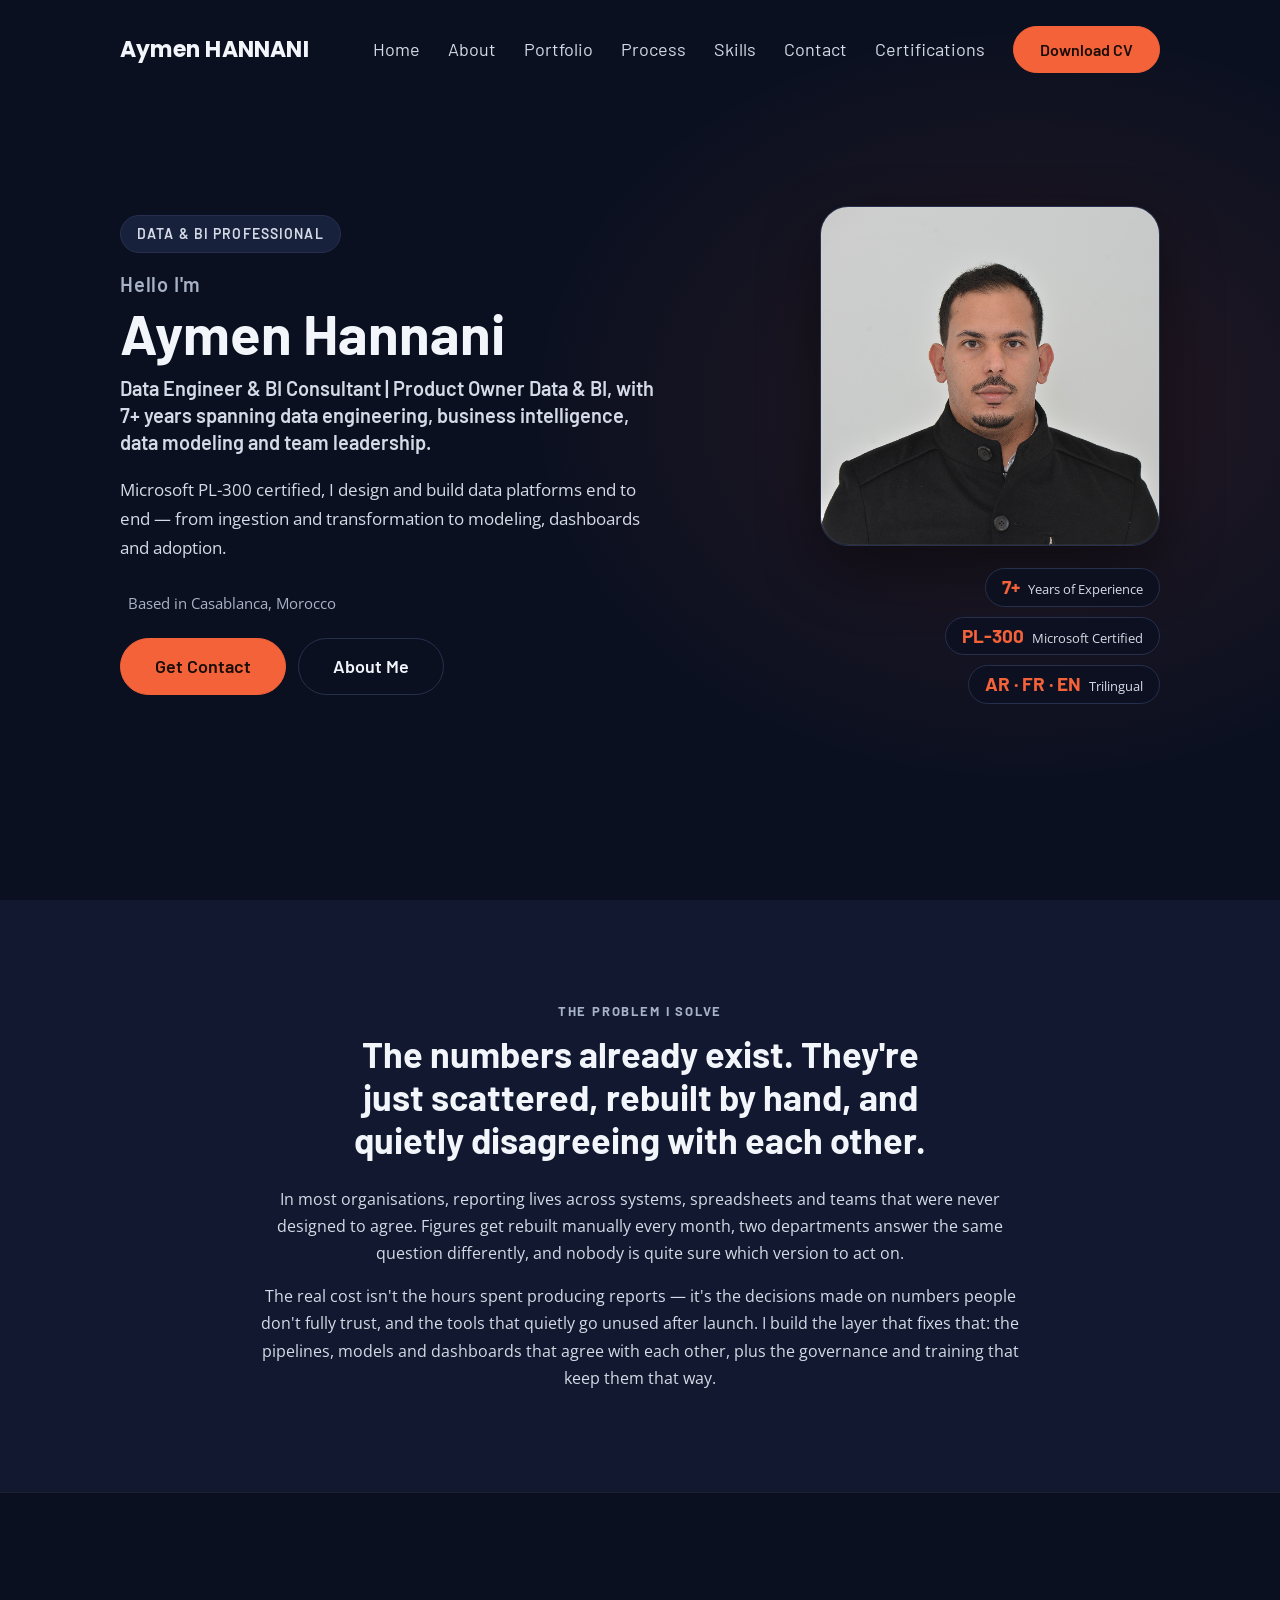
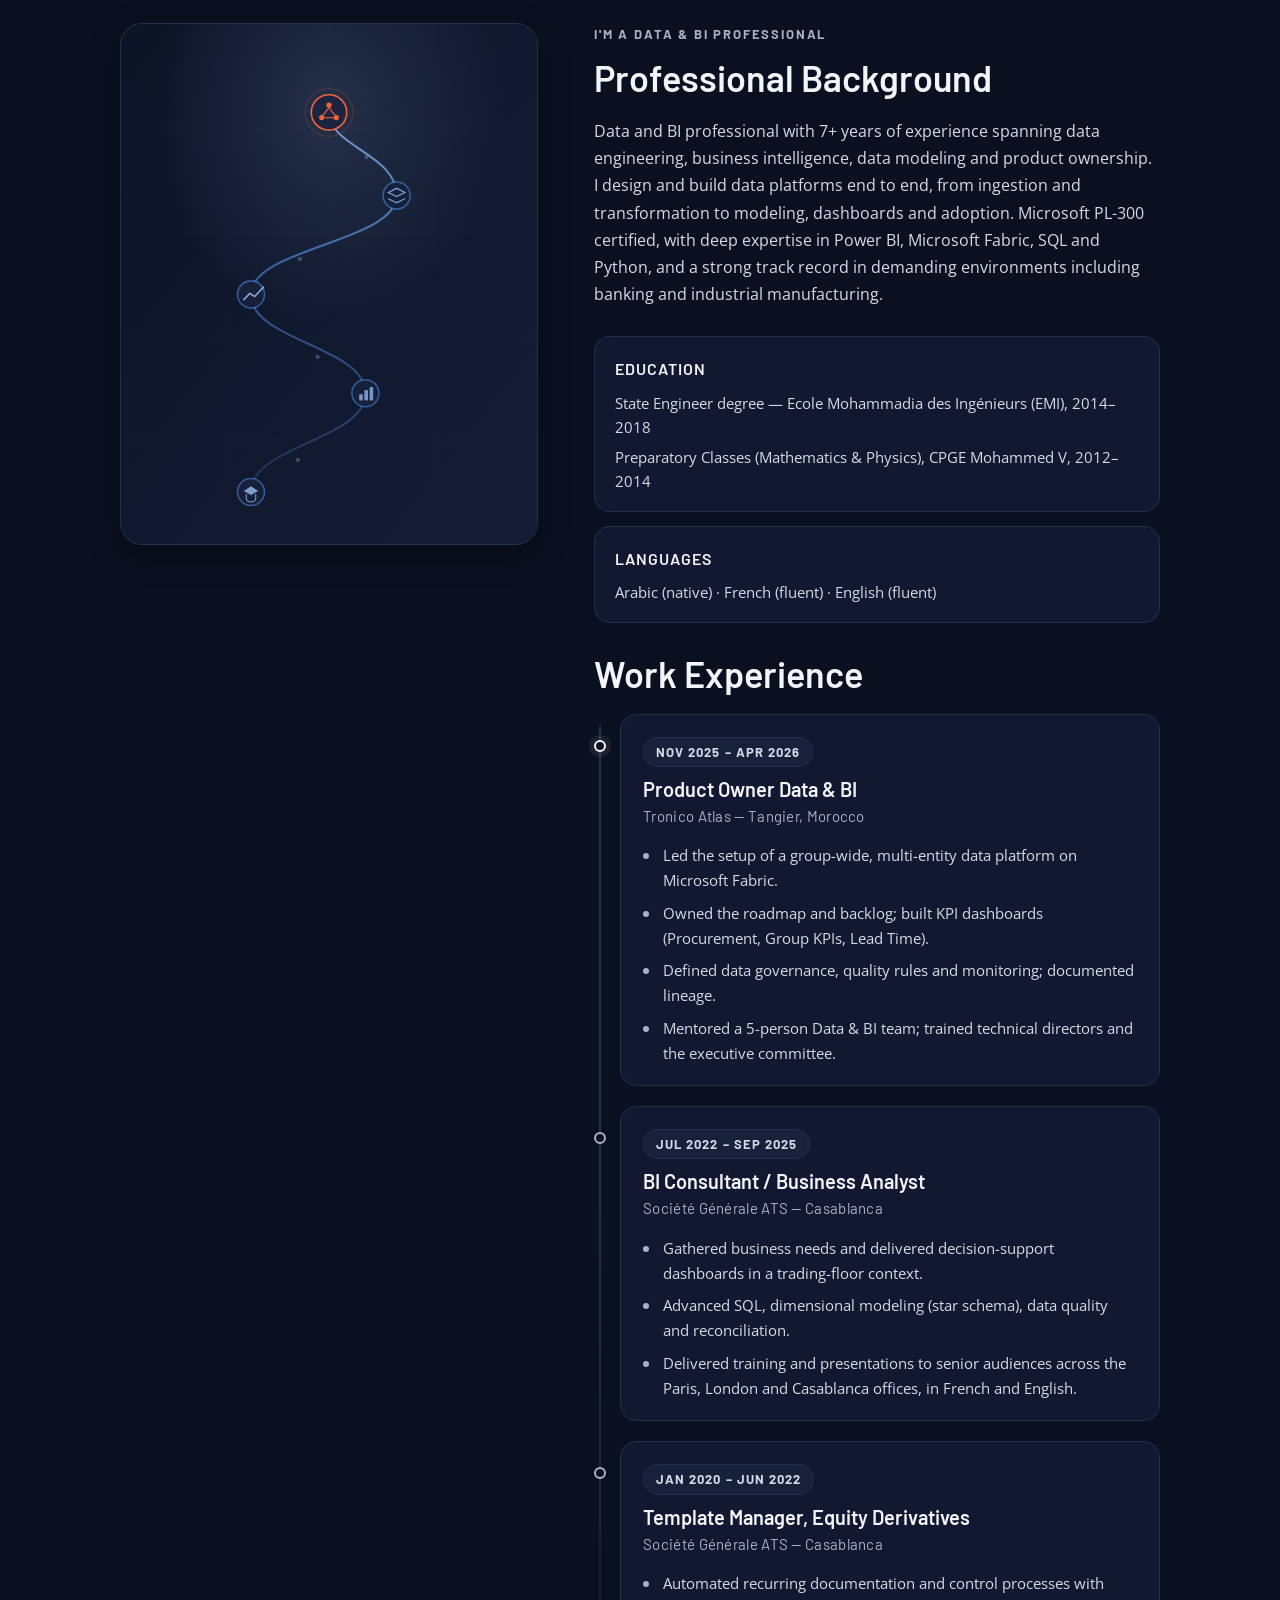
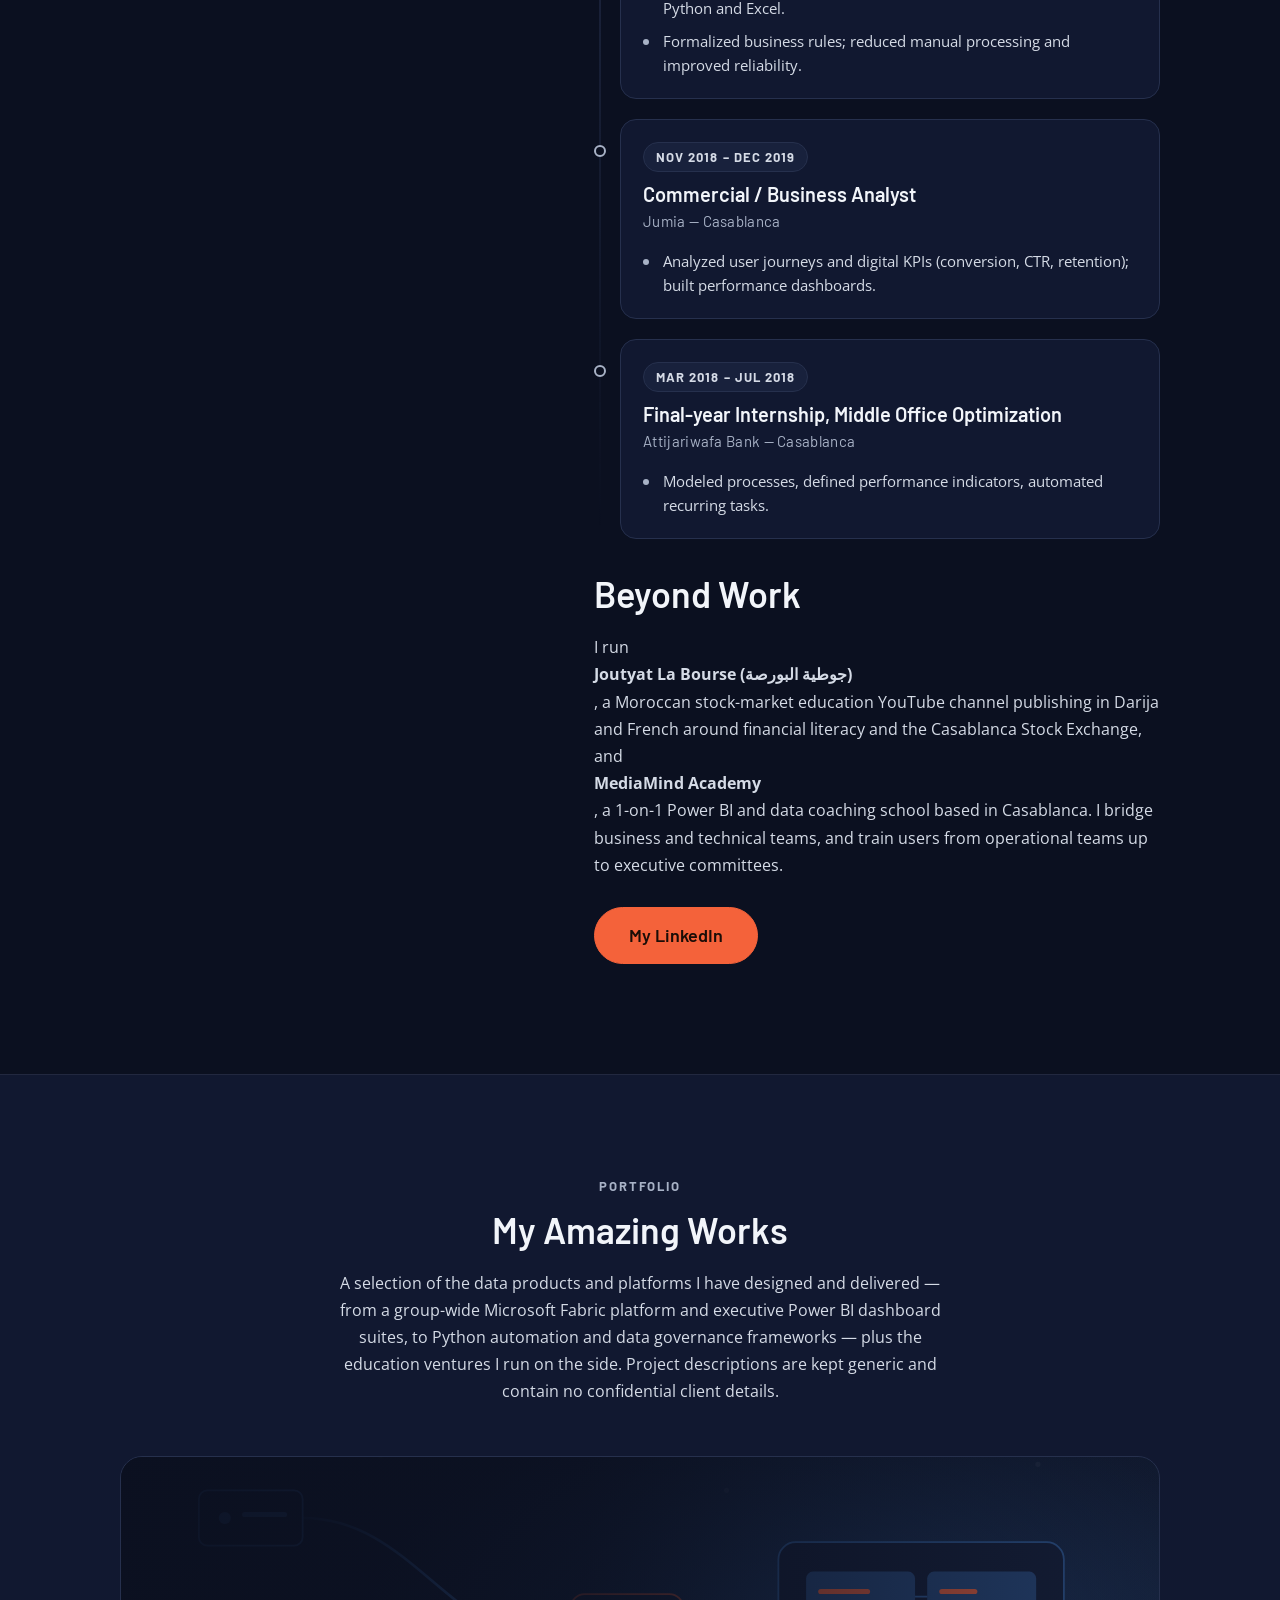
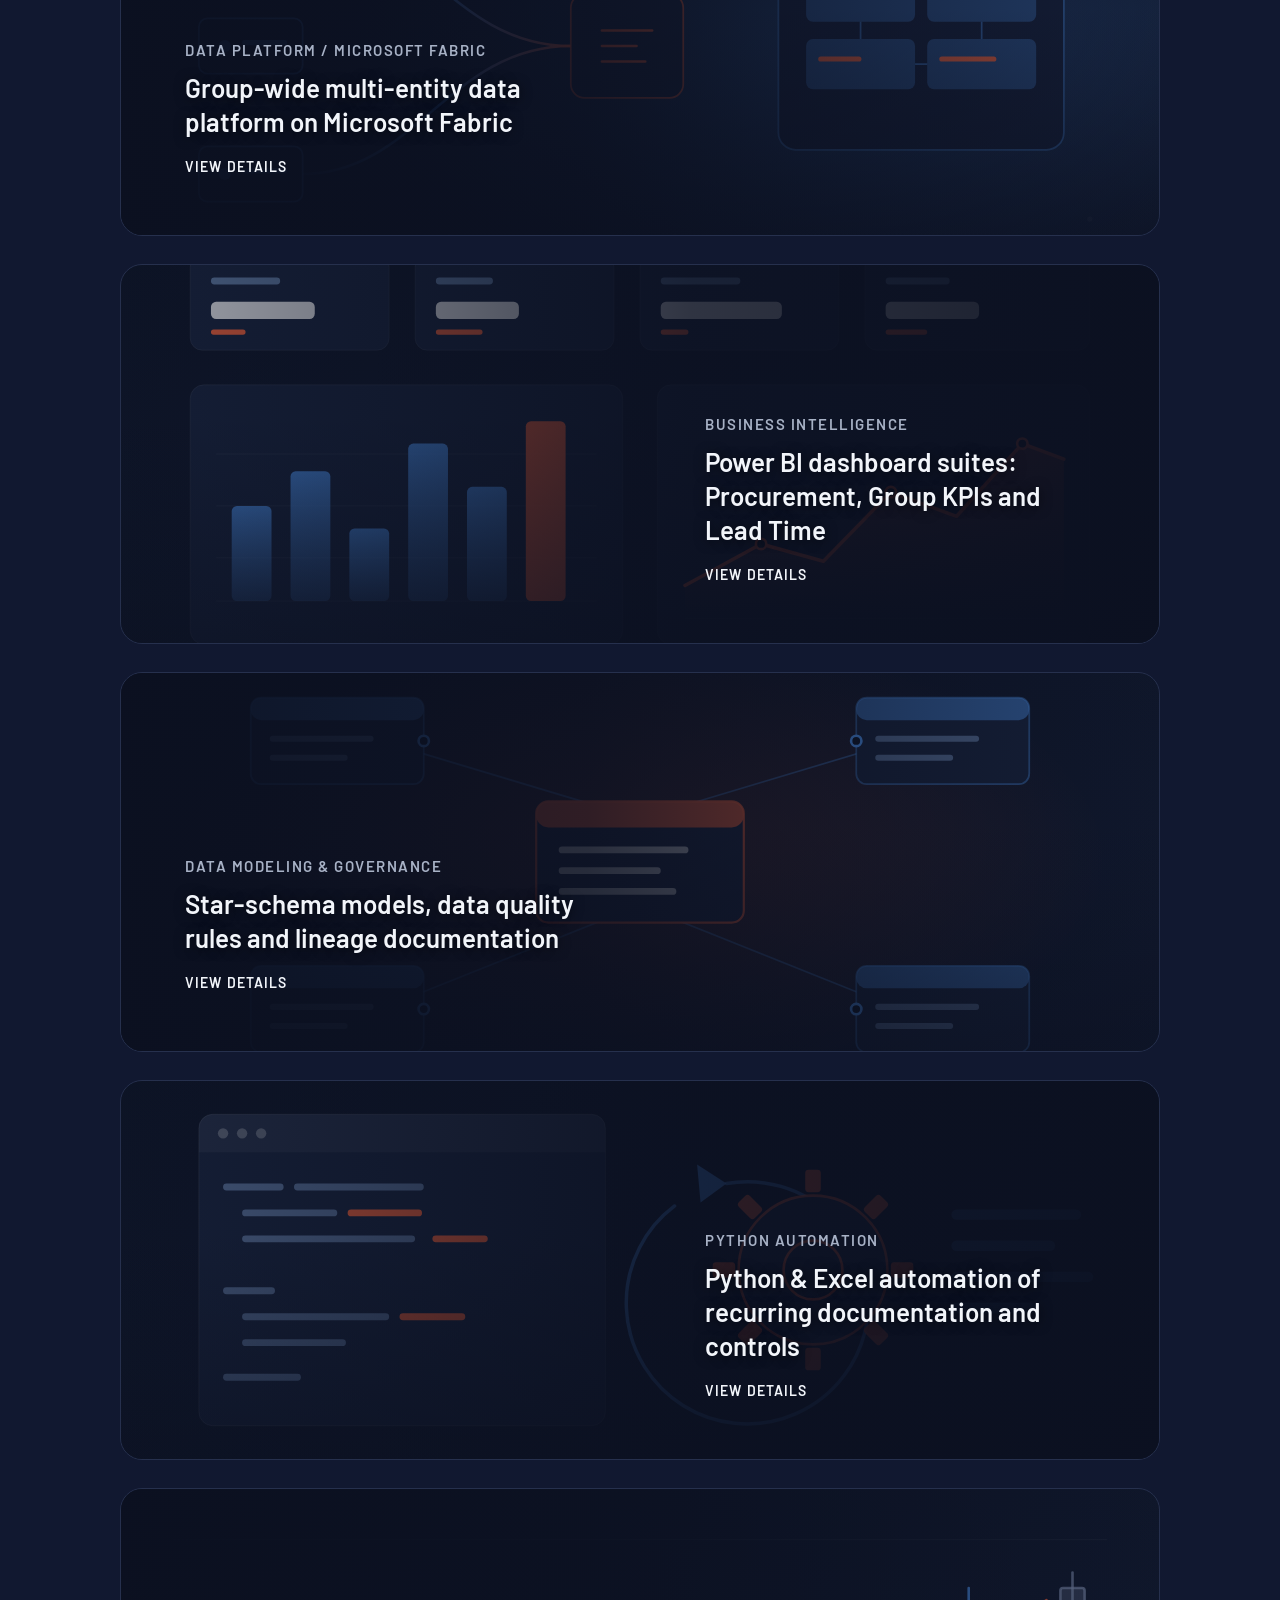
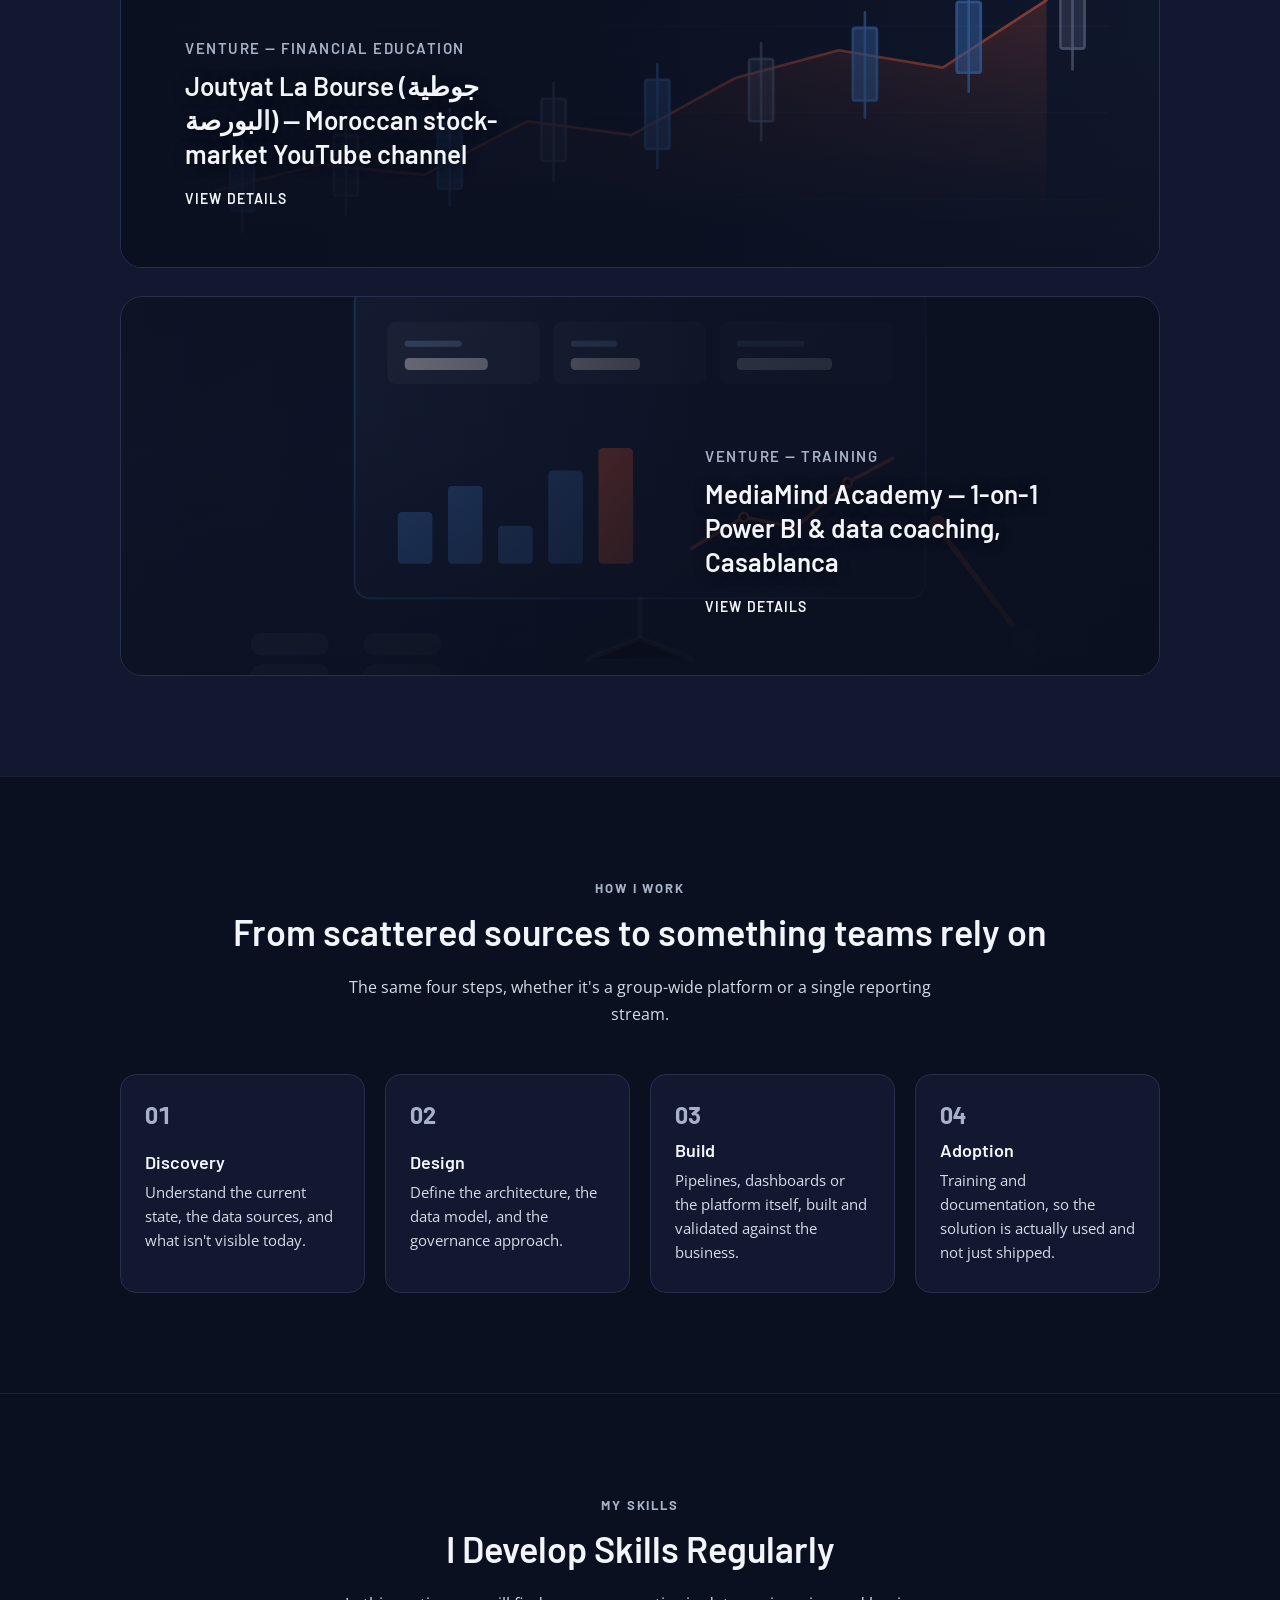
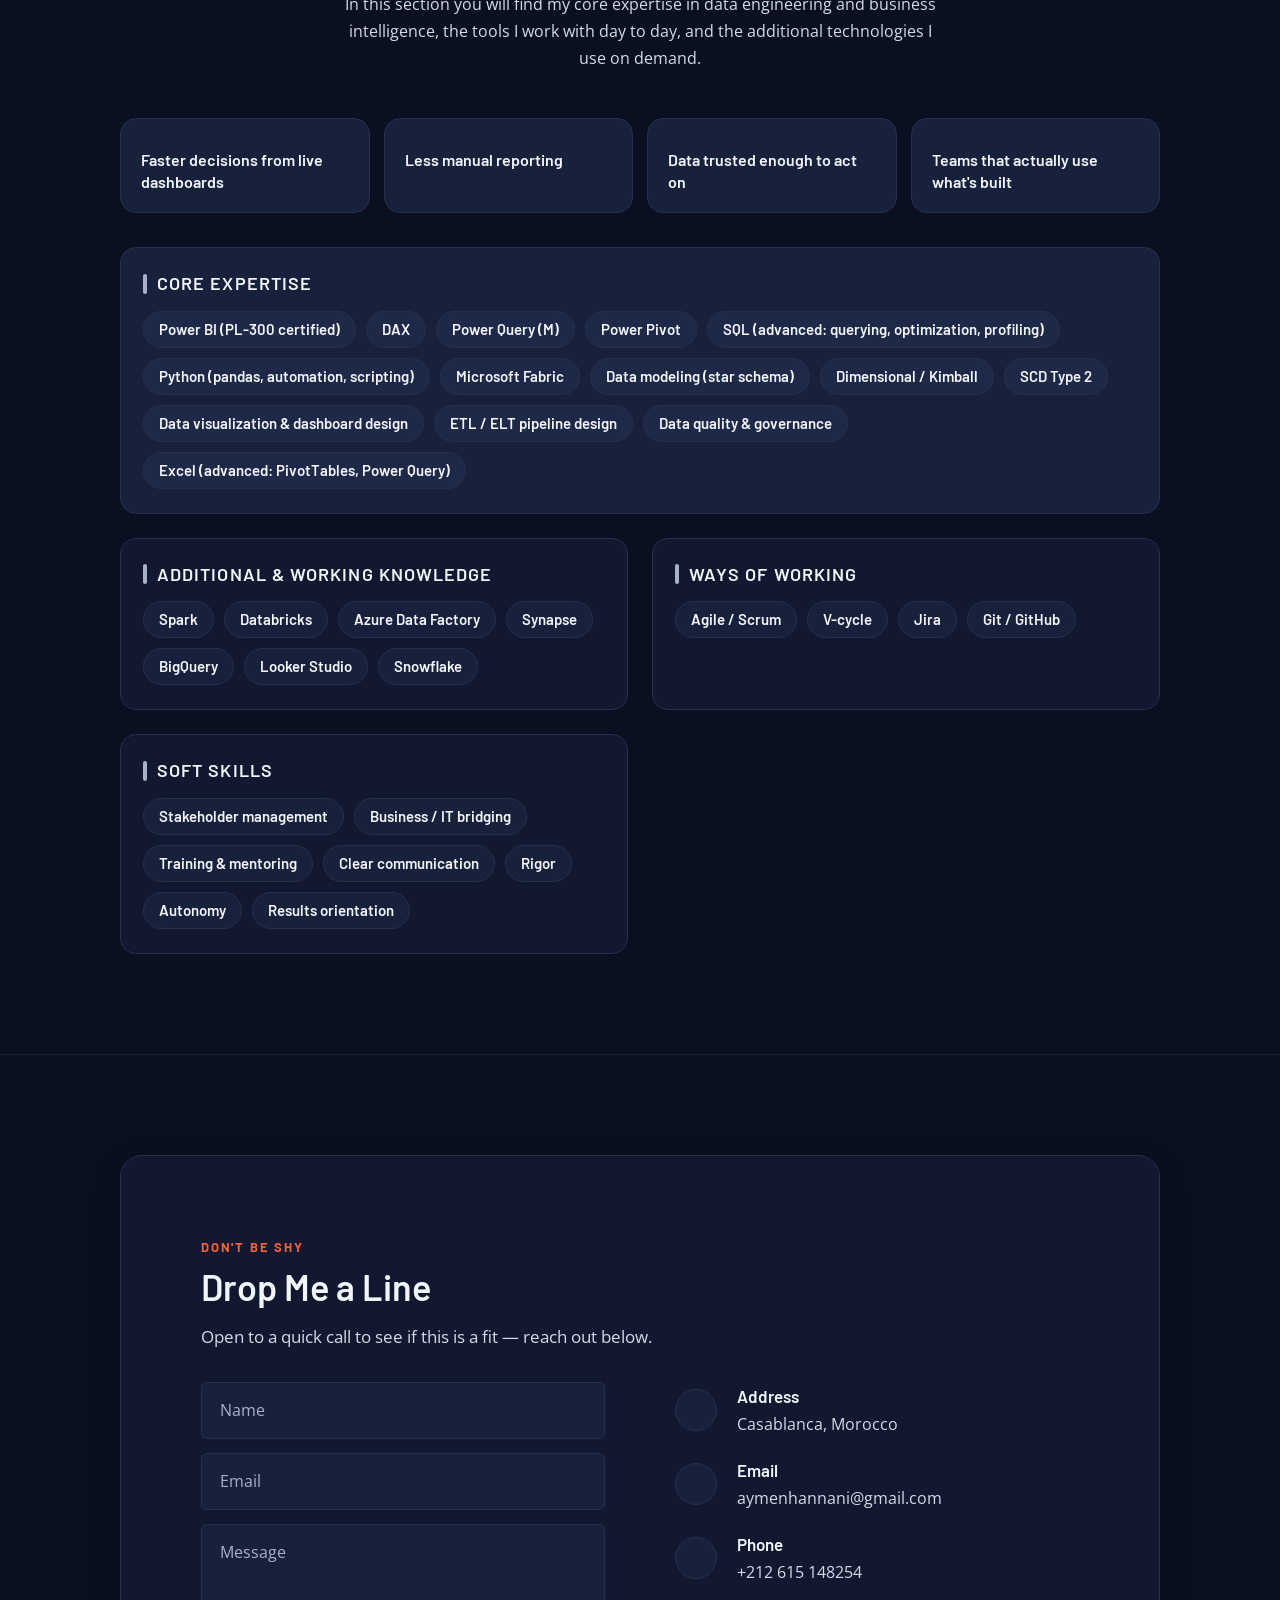
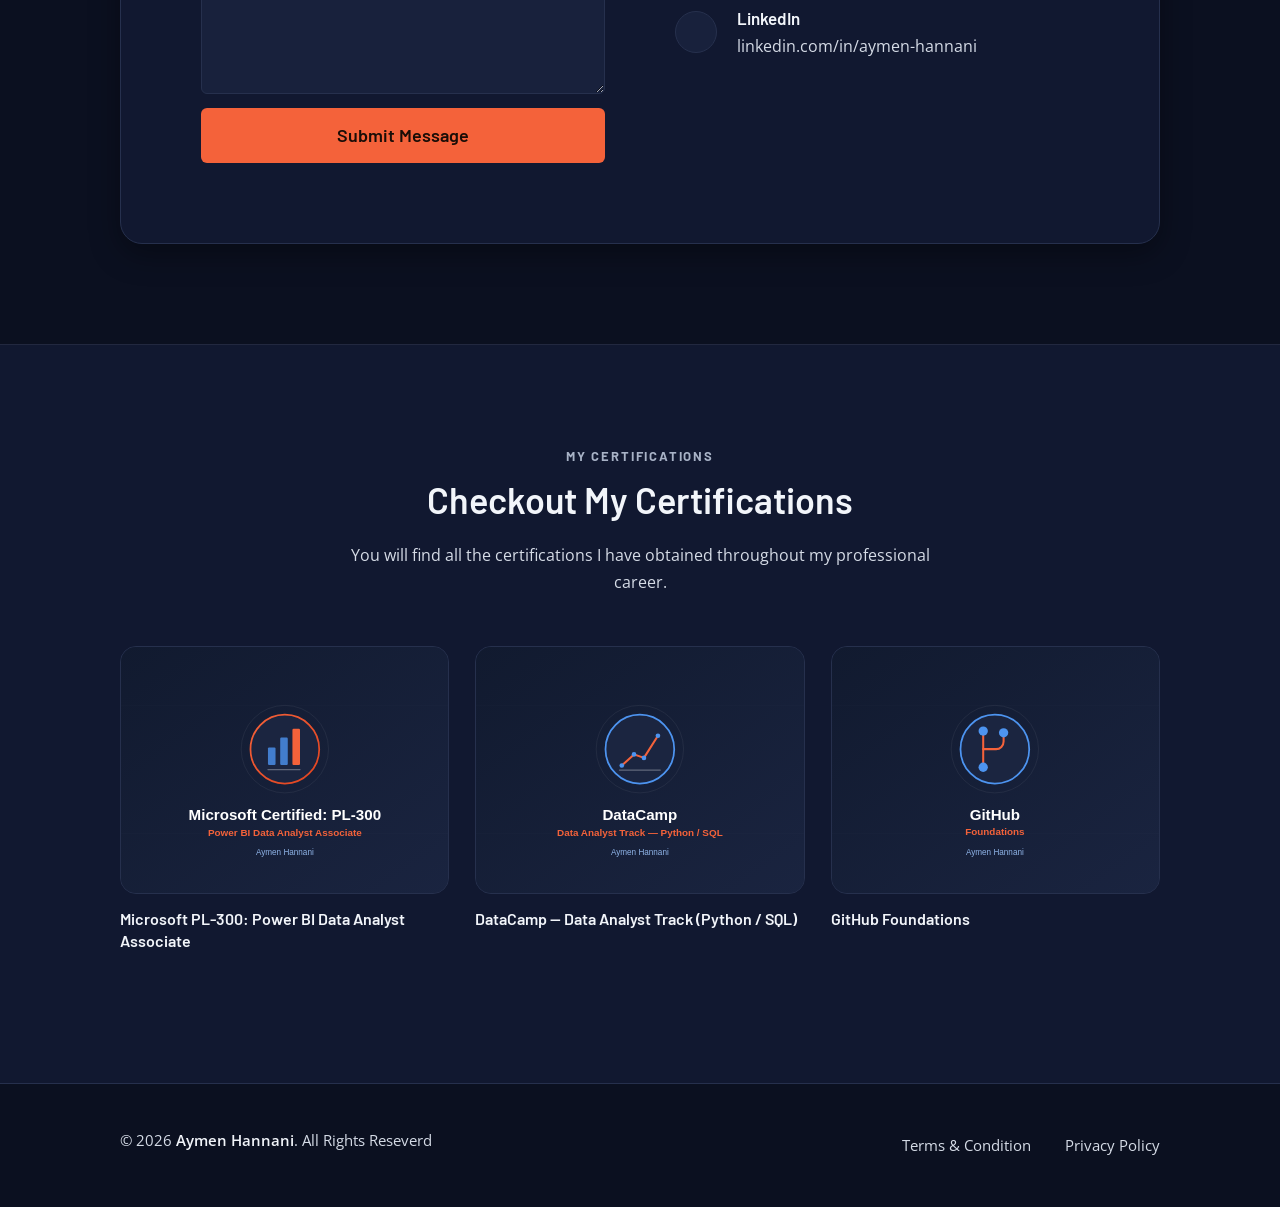
==== index.html @ 8fc858b6 "first commit" ====
<!DOCTYPE html>
<html lang="en">

<head>
  <meta charset="UTF-8">
  <meta http-equiv="X-UA-Compatible" content="IE=edge">
  <meta name="viewport" content="width=device-width, initial-scale=1.0">
  <title>Aymen Hannani — Data Engineer &amp; BI Consultant | Power BI, Microsoft Fabric, SQL, Python — Casablanca</title>

  <!--
    - seo meta
  -->
  <meta name="description"
    content="Aymen Hannani — Data Engineer &amp; BI Consultant | Product Owner Data &amp; BI based in Casablanca, Morocco. 7+ years across data engineering, business intelligence, data modeling and product ownership. Microsoft PL-300 certified in Power BI, Microsoft Fabric, SQL and Python.">
  <meta name="author" content="Aymen Hannani">
  <meta name="keywords"
    content="Aymen Hannani, Data Engineer, BI Consultant, Product Owner Data, Power BI, PL-300, Microsoft Fabric, SQL, Python, Data Modeling, Casablanca, Morocco">
  <meta name="theme-color" content="#0b1020">

  <!--
    - open graph
  -->
  <meta property="og:type" content="profile">
  <meta property="og:title"
    content="Aymen Hannani — Data Engineer &amp; BI Consultant | Power BI, Microsoft Fabric, SQL, Python — Casablanca">
  <meta property="og:description"
    content="Data &amp; BI professional with 7+ years of experience in data engineering, business intelligence, data modeling and product ownership. Microsoft PL-300 certified.">
  <meta property="og:image" content="./assets/images/55.png">
  <meta property="profile:first_name" content="Aymen">
  <meta property="profile:last_name" content="Hannani">

  <!--
    - twitter card
  -->
  <meta name="twitter:card" content="summary_large_image">
  <meta name="twitter:title"
    content="Aymen Hannani — Data Engineer &amp; BI Consultant | Power BI, Microsoft Fabric, SQL, Python — Casablanca">
  <meta name="twitter:description"
    content="Data &amp; BI professional with 7+ years of experience in data engineering, business intelligence, data modeling and product ownership. Microsoft PL-300 certified.">
  <meta name="twitter:image" content="./assets/images/55.png">

  <!--
    - structured data
  -->
  <script type="application/ld+json">
    {
      "@context": "https://schema.org",
      "@type": "Person",
      "name": "Aymen Hannani",
      "jobTitle": "Data Engineer & BI Consultant | Product Owner Data & BI",
      "email": "mailto:aymenhannani@gmail.com",
      "telephone": "+212615148254",
      "address": {
        "@type": "PostalAddress",
        "addressLocality": "Casablanca",
        "addressCountry": "MA"
      },
      "knowsLanguage": ["ar", "fr", "en"],
      "alumniOf": "Ecole Mohammadia des Ingenieurs (EMI)",
      "knowsAbout": ["Power BI", "Microsoft Fabric", "SQL", "Python", "Data Modeling", "Business Intelligence", "ETL", "Data Governance"],
      "sameAs": ["https://linkedin.com/in/aymen-hannani"]
    }
  </script>

  <!--
    - favicon
  -->
  <link rel="shortcut icon" href="./logo1.png" type="image">

  <!--
    - custom css link
  -->
  <link rel="stylesheet" href="./assets/css/style.css">

  <!--
    - google font link
  -->
  <link rel="preconnect" href="https://fonts.googleapis.com">
  <link rel="preconnect" href="https://fonts.gstatic.com" crossorigin>
  <link
    href="https://fonts.googleapis.com/css2?family=Barlow:wght@600;700&family=Open+Sans:wght@400;500;700&family=Poppins:wght@400;600&display=swap"
    rel="stylesheet">
</head>

<body id="top">

  <!--
    - #HEADER
  -->

  <header class="header" data-header>
    <div class="container">

      <a href="#">
        <h1 class="logo">Aymen HANNANI</h1>
      </a>

      <button class="nav-toggle-btn" aria-label="Toggle Menu" data-nav-toggle-btn>
        <ion-icon name="menu-outline" class="menu-icon"></ion-icon>
        <ion-icon name="close-outline" class="close-icon"></ion-icon>
      </button>

      <nav class="navbar container">
        <ul class="navbar-list">

          <li>
            <a href="#home" class="navbar-link" data-nav-link>Home</a>
          </li>

          <li>
            <a href="#about" class="navbar-link" data-nav-link>About</a>
          </li>

          <li>
            <a href="#portfolio" class="navbar-link" data-nav-link>Portfolio</a>
          </li>

          <li>
            <a href="#process" class="navbar-link" data-nav-link>Process</a>
          </li>

          <li>
            <a href="#skills" class="navbar-link" data-nav-link>Skills</a>
          </li>

          <li>
            <a href="#contact" class="navbar-link" data-nav-link>Contact</a>
          </li>

          <li>
            <a href="#blog" class="navbar-link" data-nav-link>Certifications</a>
          </li>

          <li>
            <a href="./pdf/CV-Aymen-Hannani.pdf" class="btn btn-primary" download>Download CV</a>
          </li>

        </ul>
      </nav>

    </div>
  </header>





  <main>
    <article>

      <!--
        - #HERO
      -->

      <section class="hero" id="home">
        <div class="container">

          <div class="hero-banner">

            <figure class="hero-photo">
              <!-- TODO: swap 55.png for Aymen Hannani's own headshot — a square crop works best here -->
              <img src="./assets/images/55.png" width="800" height="864" alt="Portrait of Aymen Hannani">
            </figure>

            <ul class="hero-stats">

              <li class="stat">
                <p class="stat-value">7+</p>
                <p class="stat-label">Years of Experience</p>
              </li>

              <li class="stat">
                <p class="stat-value">PL-300</p>
                <p class="stat-label">Microsoft Certified</p>
              </li>

              <li class="stat">
                <p class="stat-value">AR&nbsp;&middot;&nbsp;FR&nbsp;&middot;&nbsp;EN</p>
                <p class="stat-label">Trilingual</p>
              </li>

            </ul>

          </div>

          <div class="hero-content">

            <p class="hero-eyebrow">Data &amp; BI Professional</p>

            <h2 class="hero-title">
              <span>Hello I'm</span>
              <strong>Aymen Hannani</strong>Data Engineer &amp; BI Consultant | Product Owner Data &amp; BI, with 7+
              years spanning data engineering, business intelligence, data modeling and team leadership.
            </h2>

            <p class="hero-text">
              Microsoft PL-300 certified, I design and build data platforms end to end — from ingestion and
              transformation to modeling, dashboards and adoption.
            </p>

            <p class="hero-location">
              <ion-icon name="location-outline"></ion-icon>
              Based in Casablanca, Morocco
            </p>

            <div class="btn-group">
              <a href="#contact" class="btn btn-primary blue">Get Contact </a>

              <a href="#about" class="btn">About Me</a>
            </div>

          </div>

        </div>
      </section>





      <!--
        - #PROBLEM
      -->

      <section class="section problem" id="problem">
        <div class="container">

          <p class="section-subtitle">The problem I solve</p>

          <h2 class="h2 problem-statement">
            The numbers already exist. They're just scattered, rebuilt by hand, and quietly disagreeing with each
            other.
          </h2>

          <p class="problem-text">
            In most organisations, reporting lives across systems, spreadsheets and teams that were never designed to
            agree. Figures get rebuilt manually every month, two departments answer the same question differently, and
            nobody is quite sure which version to act on.
          </p>

          <p class="problem-text">
            The real cost isn't the hours spent producing reports — it's the decisions made on numbers people don't
            fully trust, and the tools that quietly go unused after launch. I build the layer that fixes that: the
            pipelines, models and dashboards that agree with each other, plus the governance and training that keep
            them that way.
          </p>

        </div>
      </section>





      <!--
        - #ABOUT
      -->

      <section class="section about" id="about">
        <div class="container">

          <figure class="about-banner">

            <img src="./assets/images/art-journey.svg" width="800" height="1000" loading="lazy"
              alt="A rising path of career milestones: engineering studies, business analysis, business intelligence, data platform ownership"
              class="img-cover">

          </figure>

          <div class="about-content">

            <p class="section-subtitle">I'm a Data &amp; BI Professional</p>

            <h2 class="h2 section-title">Professional Background</h2>

            <p class="section-text">
              Data and BI professional with 7+ years of experience spanning data engineering, business intelligence,
              data modeling and product ownership. I design and build data platforms end to end, from ingestion and
              transformation to modeling, dashboards and adoption. Microsoft PL-300 certified, with deep expertise in
              Power BI, Microsoft Fabric, SQL and Python, and a strong track record in demanding environments including
              banking and industrial manufacturing.
            </p>

            <div class="fact-grid">

              <div class="fact-card">
                <h4>Education</h4>
                <p>State Engineer degree — Ecole Mohammadia des Ingénieurs (EMI), 2014–2018</p>
                <p>Preparatory Classes (Mathematics &amp; Physics), CPGE Mohammed V, 2012–2014</p>
              </div>

              <div class="fact-card">
                <h4>Languages</h4>
                <p>Arabic (native) · French (fluent) · English (fluent)</p>
              </div>

            </div>

            <h2 class="h2 section-title">Work Experience</h2>

            <ol class="timeline">

              <li class="timeline-item">
                <div class="timeline-card">
                  <p class="timeline-date">Nov 2025 – Apr 2026</p>
                  <h3 class="h3 timeline-role">Product Owner Data &amp; BI</h3>
                  <p class="timeline-company">Tronico Atlas — Tangier, Morocco</p>
                  <ul class="timeline-points">
                    <li>Led the setup of a group-wide, multi-entity data platform on Microsoft Fabric.</li>
                    <li>Owned the roadmap and backlog; built KPI dashboards (Procurement, Group KPIs, Lead Time).</li>
                    <li>Defined data governance, quality rules and monitoring; documented lineage.</li>
                    <li>Mentored a 5-person Data &amp; BI team; trained technical directors and the executive committee.
                    </li>
                  </ul>
                </div>
              </li>

              <li class="timeline-item">
                <div class="timeline-card">
                  <p class="timeline-date">Jul 2022 – Sep 2025</p>
                  <h3 class="h3 timeline-role">BI Consultant / Business Analyst</h3>
                  <p class="timeline-company">Société Générale ATS — Casablanca</p>
                  <ul class="timeline-points">
                    <li>Gathered business needs and delivered decision-support dashboards in a trading-floor context.
                    </li>
                    <li>Advanced SQL, dimensional modeling (star schema), data quality and reconciliation.</li>
                    <li>Delivered training and presentations to senior audiences across the Paris, London and Casablanca
                      offices, in French and English.</li>
                  </ul>
                </div>
              </li>

              <li class="timeline-item">
                <div class="timeline-card">
                  <p class="timeline-date">Jan 2020 – Jun 2022</p>
                  <h3 class="h3 timeline-role">Template Manager, Equity Derivatives</h3>
                  <p class="timeline-company">Société Générale ATS — Casablanca</p>
                  <ul class="timeline-points">
                    <li>Automated recurring documentation and control processes with Python and Excel.</li>
                    <li>Formalized business rules; reduced manual processing and improved reliability.</li>
                  </ul>
                </div>
              </li>

              <li class="timeline-item">
                <div class="timeline-card">
                  <p class="timeline-date">Nov 2018 – Dec 2019</p>
                  <h3 class="h3 timeline-role">Commercial / Business Analyst</h3>
                  <p class="timeline-company">Jumia — Casablanca</p>
                  <ul class="timeline-points">
                    <li>Analyzed user journeys and digital KPIs (conversion, CTR, retention); built performance
                      dashboards.</li>
                  </ul>
                </div>
              </li>

              <li class="timeline-item">
                <div class="timeline-card">
                  <p class="timeline-date">Mar 2018 – Jul 2018</p>
                  <h3 class="h3 timeline-role">Final-year Internship, Middle Office Optimization</h3>
                  <p class="timeline-company">Attijariwafa Bank — Casablanca</p>
                  <ul class="timeline-points">
                    <li>Modeled processes, defined performance indicators, automated recurring tasks.</li>
                  </ul>
                </div>
              </li>

            </ol>

            <h2 class="h2 section-title">Beyond Work</h2>
            <p class="section-text">
              I run <strong>Joutyat La Bourse (جوطية البورصة)</strong>, a Moroccan stock-market education YouTube channel
              publishing in Darija and French around financial literacy and the Casablanca Stock Exchange, and
              <strong>MediaMind Academy</strong>, a 1-on-1 Power BI and data coaching school based in Casablanca. I
              bridge business and technical teams, and train users from operational teams up to executive committees.
            </p>

            <a href="https://linkedin.com/in/aymen-hannani" target="_blank" rel="noopener noreferrer"
              class="btn btn-primary blue about-cta">My LinkedIn</a>

          </div>

        </div>
      </section>





      <!--
        - #PORTFOLIO
      -->

      <section class="section portfolio" id="portfolio">
        <div class="container">

          <p class="section-subtitle">Portfolio</p>

          <h2 class="h2 section-title">My Amazing Works</h2>

          <p class="section-text">
            A selection of the data products and platforms I have designed and delivered — from a group-wide Microsoft
            Fabric platform and executive Power BI dashboard suites, to Python automation and data governance
            frameworks — plus the education ventures I run on the side. Project descriptions are kept generic and
            contain no confidential client details.
          </p>

          <!--
            Each card is a <button> that opens the project dialog.
            The longer copy lives in the matching <template id="detail-*"> at the
            end of <body> — that is the only place you need to edit per project.
          -->
          <ul class="portfolio-list">

            <li>
              <button type="button" class="portfolio-card" data-project="fabric-platform"
                data-art="./assets/images/art-fabric-platform.svg"
                style="background-image: url('./assets/images/art-fabric-platform.svg')">
                <span class="card-content">

                  <span class="card-subtitle" data-card-subtitle>Data Platform / Microsoft Fabric</span>

                  <span class="h3 card-title" data-card-title>Group-wide multi-entity data platform on Microsoft
                    Fabric</span>

                  <span class="btn-link">
                    <span>View Details</span>

                    <ion-icon name="arrow-forward"></ion-icon>
                  </span>

                </span>
              </button>
            </li>

            <li>
              <button type="button" class="portfolio-card" data-project="powerbi-suites"
                data-art="./assets/images/art-dashboards.svg"
                style="background-image: url('./assets/images/art-dashboards.svg')">
                <span class="card-content">

                  <span class="card-subtitle" data-card-subtitle>Business Intelligence</span>

                  <span class="h3 card-title" data-card-title>Power BI dashboard suites: Procurement, Group KPIs and
                    Lead Time</span>

                  <span class="btn-link">
                    <span>View Details</span>

                    <ion-icon name="arrow-forward"></ion-icon>
                  </span>

                </span>
              </button>
            </li>

            <li>
              <button type="button" class="portfolio-card" data-project="data-modeling"
                data-art="./assets/images/art-data-model.svg"
                style="background-image: url('./assets/images/art-data-model.svg')">
                <span class="card-content">

                  <span class="card-subtitle" data-card-subtitle>Data Modeling &amp; Governance</span>

                  <span class="h3 card-title" data-card-title>Star-schema models, data quality rules and lineage
                    documentation</span>

                  <span class="btn-link">
                    <span>View Details</span>

                    <ion-icon name="arrow-forward"></ion-icon>
                  </span>

                </span>
              </button>
            </li>

            <li>
              <button type="button" class="portfolio-card" data-project="python-automation"
                data-art="./assets/images/art-automation.svg"
                style="background-image: url('./assets/images/art-automation.svg')">
                <span class="card-content">

                  <span class="card-subtitle" data-card-subtitle>Python Automation</span>

                  <span class="h3 card-title" data-card-title>Python &amp; Excel automation of recurring documentation
                    and controls</span>

                  <span class="btn-link">
                    <span>View Details</span>

                    <ion-icon name="arrow-forward"></ion-icon>
                  </span>

                </span>
              </button>
            </li>

            <li>
              <button type="button" class="portfolio-card" data-project="joutyat-la-bourse"
                data-art="./assets/images/art-stock-market.svg"
                style="background-image: url('./assets/images/art-stock-market.svg')">
                <span class="card-content">

                  <span class="card-subtitle" data-card-subtitle>Venture — Financial Education</span>

                  <span class="h3 card-title" data-card-title>Joutyat La Bourse (جوطية البورصة) — Moroccan stock-market
                    YouTube channel</span>

                  <span class="btn-link">
                    <span>View Details</span>

                    <ion-icon name="arrow-forward"></ion-icon>
                  </span>

                </span>
              </button>
            </li>

            <li>
              <button type="button" class="portfolio-card" data-project="mediamind-academy"
                data-art="./assets/images/art-coaching.svg"
                style="background-image: url('./assets/images/art-coaching.svg')">
                <span class="card-content">

                  <span class="card-subtitle" data-card-subtitle>Venture — Training</span>

                  <span class="h3 card-title" data-card-title>MediaMind Academy — 1-on-1 Power BI &amp; data coaching,
                    Casablanca</span>

                  <span class="btn-link">
                    <span>View Details</span>

                    <ion-icon name="arrow-forward"></ion-icon>
                  </span>

                </span>
              </button>
            </li>

          </ul>

        </div>
      </section>





      <!--
        - #PROCESS
      -->

      <section class="section process" id="process">
        <div class="container">

          <p class="section-subtitle">How I work</p>

          <h2 class="h2 section-title">From scattered sources to something teams rely on</h2>

          <p class="section-text">
            The same four steps, whether it's a group-wide platform or a single reporting stream.
          </p>

          <ol class="process-list">

            <li class="process-step">
              <div>
                <h3 class="h3 process-title">Discovery</h3>
                <p class="process-text">Understand the current state, the data sources, and what isn't visible today.
                </p>
              </div>
            </li>

            <li class="process-step">
              <div>
                <h3 class="h3 process-title">Design</h3>
                <p class="process-text">Define the architecture, the data model, and the governance approach.</p>
              </div>
            </li>

            <li class="process-step">
              <div>
                <h3 class="h3 process-title">Build</h3>
                <p class="process-text">Pipelines, dashboards or the platform itself, built and validated against the
                  business.</p>
              </div>
            </li>

            <li class="process-step">
              <div>
                <h3 class="h3 process-title">Adoption</h3>
                <p class="process-text">Training and documentation, so the solution is actually used and not just
                  shipped.</p>
              </div>
            </li>

          </ol>

        </div>
      </section>





      <!--
        - #SKILLS
      -->

      <section class="section skills" id="skills">
        <div class="container">

          <p class="section-subtitle">My Skills</p>

          <h2 class="h2 section-title">I Develop Skills Regularly</h2>

          <p class="section-text">
            In this section you will find my core expertise in data engineering and business intelligence, the tools I
            work with day to day, and the additional technologies I use on demand.
          </p>

          <!-- outcome chips: what the tooling below is actually for -->
          <ul class="outcomes">

            <li class="outcome">
              <ion-icon name="speedometer-outline"></ion-icon>
              Faster decisions from live dashboards
            </li>

            <li class="outcome">
              <ion-icon name="hourglass-outline"></ion-icon>
              Less manual reporting
            </li>

            <li class="outcome">
              <ion-icon name="shield-checkmark-outline"></ion-icon>
              Data trusted enough to act on
            </li>

            <li class="outcome">
              <ion-icon name="people-outline"></ion-icon>
              Teams that actually use what's built
            </li>

          </ul>

          <div class="skills-groups">

            <div class="skill-group is-primary">
              <h3 class="h3 skill-group-title">Core expertise</h3>
              <ul class="skill-chips">
                <li>Power BI (PL-300 certified)</li>
                <li>DAX</li>
                <li>Power Query (M)</li>
                <li>Power Pivot</li>
                <li>SQL (advanced: querying, optimization, profiling)</li>
                <li>Python (pandas, automation, scripting)</li>
                <li>Microsoft Fabric</li>
                <li>Data modeling (star schema)</li>
                <li>Dimensional / Kimball</li>
                <li>SCD Type 2</li>
                <li>Data visualization &amp; dashboard design</li>
                <li>ETL / ELT pipeline design</li>
                <li>Data quality &amp; governance</li>
                <li>Excel (advanced: PivotTables, Power Query)</li>
              </ul>
            </div>

            <div class="skill-group">
              <h3 class="h3 skill-group-title">Additional &amp; working knowledge</h3>
              <ul class="skill-chips">
                <li>Spark</li>
                <li>Databricks</li>
                <li>Azure Data Factory</li>
                <li>Synapse</li>
                <li>BigQuery</li>
                <li>Looker Studio</li>
                <li>Snowflake</li>
              </ul>
            </div>

            <div class="skill-group">
              <h3 class="h3 skill-group-title">Ways of working</h3>
              <ul class="skill-chips">
                <li>Agile / Scrum</li>
                <li>V-cycle</li>
                <li>Jira</li>
                <li>Git / GitHub</li>
              </ul>
            </div>

            <div class="skill-group">
              <h3 class="h3 skill-group-title">Soft skills</h3>
              <ul class="skill-chips">
                <li>Stakeholder management</li>
                <li>Business / IT bridging</li>
                <li>Training &amp; mentoring</li>
                <li>Clear communication</li>
                <li>Rigor</li>
                <li>Autonomy</li>
                <li>Results orientation</li>
              </ul>
            </div>

          </div>

        </div>
      </section>





      <!--
        - #CONTACT
      -->

      <section class="section contact" id="contact">
        <div class="container">

          <div class="contact-card">

            <p class="card-subtitle">Don't be shy</p>

            <h2 class="h2 section-title">Drop Me a Line</h2>

            <p class="contact-lede">
              Open to a quick call to see if this is a fit — reach out below.
            </p>

            <div class="wrapper">

              <form action="https://formsubmit.co/aymenhannani@gmail.com" class="contact-form"  method="POST">

                <input type="text" name="name" placeholder="Name" required class="contact-input">

                <input type="email" name="email" placeholder="Email" required class="contact-input">

                <textarea name="message" placeholder="Message" required class="contact-input"></textarea>

                <button type="submit" class="btn-submit">Submit Message</button>

              </form>

              <ul class="contact-list">

                <li class="contact-item">

                  <div class="contact-icon">
                    <ion-icon name="location"></ion-icon>
                  </div>

                  <div>
                    <h3 class="contact-item-title">Address</h3>

                    <address class="contact-item-link">
                      Casablanca, Morocco
                    </address>
                  </div>

                </li>

                <li class="contact-item">

                  <div class="contact-icon">
                    <ion-icon name="mail"></ion-icon>
                  </div>

                  <div>
                    <h3 class="contact-item-title">Email</h3>

                    <a href="mailto:aymenhannani@gmail.com" class="contact-item-link">aymenhannani@gmail.com</a>
                  </div>

                </li>

                <li class="contact-item">

                  <div class="contact-icon">
                    <ion-icon name="call"></ion-icon>
                  </div>

                  <div>
                    <h3 class="contact-item-title">Phone</h3>

                    <a href="tel:+212615148254" class="contact-item-link">+212 615 148254</a>
                  </div>

                </li>

                <li class="contact-item">

                  <div class="contact-icon">
                    <ion-icon name="logo-linkedin"></ion-icon>
                  </div>

                  <div>
                    <h3 class="contact-item-title">LinkedIn</h3>

                    <a href="https://linkedin.com/in/aymen-hannani" target="_blank" rel="noopener noreferrer"
                      class="contact-item-link">linkedin.com/in/aymen-hannani</a>
                  </div>

                </li>

              </ul>

            </div>

          </div>

        </div>
      </section>





      <!--
        - #BLOG
      -->

      <section class="section blog" id="blog">
        <div class="container">

          <p class="section-subtitle">My Certifications</p>

          <h2 class="h2 section-title">Checkout My Certifications</h2>

          <p class="section-text">
            You will find all the certifications I have obtained throughout my professional career.
          </p>

          <ul class="blog-list">

            <li>
              <div class="blog-card">

                <figure class="card-banner">
                  <a href="#">
                    <!-- TODO: swap for the official PL-300 badge / certificate image when available -->
                    <img src="./assets/images/cert-pl300.svg" width="1181" height="843" loading="lazy"
                      alt="Microsoft PL-300 Power BI Data Analyst Associate — Aymen Hannani" class="img-cover">
                  </a>
                </figure>
                <a href="#" class="card-tag">Microsoft PL-300: Power BI Data Analyst Associate</a>

              </div>
            </li>

            <li>
              <div class="blog-card">

                <figure class="card-banner">
                  <a href="#">
                    <!-- TODO: swap for the official DataCamp certificate image when available -->
                    <img src="./assets/images/cert-datacamp.svg" width="1181" height="843" loading="lazy"
                      alt="DataCamp Data Analyst Track (Python / SQL) — Aymen Hannani" class="img-cover">
                  </a>
                </figure>

                <a href="#" class="card-tag">DataCamp — Data Analyst Track (Python / SQL)</a>

              </div>
            </li>

            <li>
              <div class="blog-card">

                <figure class="card-banner">
                  <a href="#">
                    <!-- TODO: swap for the official GitHub Foundations badge when available -->
                    <img src="./assets/images/cert-github.svg" width="1181" height="843" loading="lazy"
                      alt="GitHub Foundations certification — Aymen Hannani" class="img-cover">
                  </a>
                </figure>

                <a href="#" class="card-tag">GitHub Foundations</a>

              </div>
            </li>

          </ul>

        </div>
      </section>

    </article>
  </main>





  <!--
    - #FOOTER
  -->

  <footer class="footer">
    <div class="container">

      <p class="copyright">
        &copy; 2026 <a href="#" class="copyright-link">Aymen Hannani</a>. All Rights Reseverd
      </p>

      <ul class="footer-list">
        <li>
          <a href="#" class="footer-link">Terms & Condition</a>
        </li>

        <li>
          <a href="#" class="footer-link">Privacy Policy</a>
        </li>
      </ul>

    </div>
  </footer>





  <!--
    - #BACK TO TOP
  -->

  <a href="#top" class="back-to-top" data-back-to-top>BACK TOP</a>





  <!--
    - #PROJECT DIALOG
    - populated from the clicked card + its matching <template> below
  -->

  <div class="modal" data-modal hidden>

    <div class="modal-backdrop" data-modal-close></div>

    <div class="modal-dialog" role="dialog" aria-modal="true" aria-labelledby="modal-title" data-modal-dialog>

      <button type="button" class="modal-close" data-modal-close aria-label="Close project details">
        <ion-icon name="close-outline"></ion-icon>
      </button>

      <figure class="modal-art">
        <img src="" alt="" data-modal-art width="1200" height="600">
      </figure>

      <div class="modal-body">

        <p class="modal-tag" data-modal-tag></p>

        <h3 class="h3 modal-title" id="modal-title" data-modal-title></h3>

        <div data-modal-detail></div>

        <a href="#contact" class="btn btn-primary blue" data-modal-contact>Get in touch about this</a>

      </div>

    </div>

  </div>


  <!--
    - #PROJECT DETAIL CONTENT
    - EDIT HERE: replace each .modal-placeholder span with the real copy.
    - Nothing else needs to change — the dialog reads these templates by id.
  -->

  <template id="detail-fabric-platform">
    <p class="modal-lede"><span class="modal-placeholder">[PROJECT_DETAIL: fabric-platform — description, 2-4
        sentences]</span></p>
    <dl class="modal-meta">
      <div>
        <dt>Role</dt>
        <dd><span class="modal-placeholder">[PROJECT_DETAIL: fabric-platform — role]</span></dd>
      </div>
      <div>
        <dt>Tools</dt>
        <dd><span class="modal-placeholder">[PROJECT_DETAIL: fabric-platform — tools]</span></dd>
      </div>
      <div>
        <dt>Outcome</dt>
        <dd><span class="modal-placeholder">[PROJECT_DETAIL: fabric-platform — outcome]</span></dd>
      </div>
    </dl>
  </template>

  <template id="detail-powerbi-suites">
    <p class="modal-lede"><span class="modal-placeholder">[PROJECT_DETAIL: powerbi-suites — description, 2-4
        sentences]</span></p>
    <dl class="modal-meta">
      <div>
        <dt>Role</dt>
        <dd><span class="modal-placeholder">[PROJECT_DETAIL: powerbi-suites — role]</span></dd>
      </div>
      <div>
        <dt>Tools</dt>
        <dd><span class="modal-placeholder">[PROJECT_DETAIL: powerbi-suites — tools]</span></dd>
      </div>
      <div>
        <dt>Outcome</dt>
        <dd><span class="modal-placeholder">[PROJECT_DETAIL: powerbi-suites — outcome]</span></dd>
      </div>
    </dl>
  </template>

  <template id="detail-data-modeling">
    <p class="modal-lede"><span class="modal-placeholder">[PROJECT_DETAIL: data-modeling — description, 2-4
        sentences]</span></p>
    <dl class="modal-meta">
      <div>
        <dt>Role</dt>
        <dd><span class="modal-placeholder">[PROJECT_DETAIL: data-modeling — role]</span></dd>
      </div>
      <div>
        <dt>Tools</dt>
        <dd><span class="modal-placeholder">[PROJECT_DETAIL: data-modeling — tools]</span></dd>
      </div>
      <div>
        <dt>Outcome</dt>
        <dd><span class="modal-placeholder">[PROJECT_DETAIL: data-modeling — outcome]</span></dd>
      </div>
    </dl>
  </template>

  <template id="detail-python-automation">
    <p class="modal-lede"><span class="modal-placeholder">[PROJECT_DETAIL: python-automation — description, 2-4
        sentences]</span></p>
    <dl class="modal-meta">
      <div>
        <dt>Role</dt>
        <dd><span class="modal-placeholder">[PROJECT_DETAIL: python-automation — role]</span></dd>
      </div>
      <div>
        <dt>Tools</dt>
        <dd><span class="modal-placeholder">[PROJECT_DETAIL: python-automation — tools]</span></dd>
      </div>
      <div>
        <dt>Outcome</dt>
        <dd><span class="modal-placeholder">[PROJECT_DETAIL: python-automation — outcome]</span></dd>
      </div>
    </dl>
  </template>

  <template id="detail-joutyat-la-bourse">
    <p class="modal-lede"><span class="modal-placeholder">[PROJECT_DETAIL: joutyat-la-bourse — description, 2-4
        sentences]</span></p>
    <dl class="modal-meta">
      <div>
        <dt>Role</dt>
        <dd><span class="modal-placeholder">[PROJECT_DETAIL: joutyat-la-bourse — role]</span></dd>
      </div>
      <div>
        <dt>Tools</dt>
        <dd><span class="modal-placeholder">[PROJECT_DETAIL: joutyat-la-bourse — tools]</span></dd>
      </div>
      <div>
        <dt>Outcome</dt>
        <dd><span class="modal-placeholder">[PROJECT_DETAIL: joutyat-la-bourse — outcome]</span></dd>
      </div>
    </dl>
  </template>

  <template id="detail-mediamind-academy">
    <p class="modal-lede"><span class="modal-placeholder">[PROJECT_DETAIL: mediamind-academy — description, 2-4
        sentences]</span></p>
    <dl class="modal-meta">
      <div>
        <dt>Role</dt>
        <dd><span class="modal-placeholder">[PROJECT_DETAIL: mediamind-academy — role]</span></dd>
      </div>
      <div>
        <dt>Tools</dt>
        <dd><span class="modal-placeholder">[PROJECT_DETAIL: mediamind-academy — tools]</span></dd>
      </div>
      <div>
        <dt>Outcome</dt>
        <dd><span class="modal-placeholder">[PROJECT_DETAIL: mediamind-academy — outcome]</span></dd>
      </div>
    </dl>
  </template>





  <!--
    - custom js link
  -->
  <script src="./assets/js/script.js"></script>

  <!--
    - ionicon link
  -->
  <script type="module" src="https://unpkg.com/ionicons@5.5.2/dist/ionicons/ionicons.esm.js"></script>
  <script nomodule src="https://unpkg.com/ionicons@5.5.2/dist/ionicons/ionicons.js"></script>

</body>

</html>
---- assets/css/style.css ----
/*-----------------------------------*\
  #style.css
\*-----------------------------------*/

/**
 * Base template (c) codewithsadee — heavily reworked for Aymen Hannani.
 * Design system: deep navy/charcoal base + a single coral accent.
 */




/*-----------------------------------*\
  #CUSTOM PROPERTY
\*-----------------------------------*/

:root {

  /**
   * colors — one deliberate system
   * surfaces step from darkest (page) to lightest (raised card)
   */

  --bg: #0b1020;
  --bg-rgb: 11, 16, 32;
  --surface: #111830;
  --surface-2: #18213c;
  --surface-3: #1e2847;
  --line: #26304d;
  --line-soft: rgba(255, 255, 255, 0.07);

  --fg: #f2f5fa;
  /* body copy — lightened and desaturated for comfortable long-form reading */
  --muted: #d5dbe6;   /* 13.6:1 on --bg, 12.6:1 on --surface */
  --muted-2: #a8b2c6; /*  8.9:1 on --bg,  8.2:1 on --surface */

  /**
   * ACCENT HIERARCHY
   * --accent is reserved for the primary CTA and stat numbers, plus
   * hover/focus feedback. Repeated decorative marks (bullet dots, date
   * pills, category tags, icon wells) use the neutral tokens below so the
   * CTA stays the loudest thing on the page.
   */
  --accent: #f4623a;
  --accent-rgb: 244, 98, 58;
  --accent-strong: #e04a20;
  --accent-soft: rgba(244, 98, 58, 0.12);
  --accent-line: rgba(244, 98, 58, 0.35);

  /* quiet marks: dots, rails, pills, small decorative rules */
  --mark: var(--muted-2);
  --chip-bg: var(--surface-2);

  /* legacy aliases kept so any stray rule stays on-system */
  --white: var(--fg);
  --black: #000;
  --orange-soda: var(--accent);
  --space-cadet: var(--bg);
  --independence: var(--surface-2);
  --cadet-blue-crayola: var(--muted);
  --manatee: var(--muted-2);
  --klein-blue: var(--accent);
  --midnight-blue: var(--surface);

  /**
   * typography
   */

  --ff-open-sans: 'Open Sans', sans-serif;
  --ff-barlow: 'Barlow', sans-serif;
  --ff-poppins: 'Poppins', sans-serif;

  --fs-1: 3.5rem;
  --fs-2: 3rem;
  --fs-3: 2.4rem;
  --fs-4: 2rem;
  --fs-5: 1.8rem;
  --fs-6: 1.3rem;

  --fw-600: 600;
  --fw-700: 700;

  /**
   * border radius
   */

  --radius-5: 6px;
  --radius-10: 10px;
  --radius-15: 16px;
  --radius-20: 22px;
  --radius-pill: 999px;

  /**
   * spacing
   */

  --section-padding: 72px;

  /**
   * shadow
   */

  --shadow: 0 10px 30px rgba(0, 0, 0, 0.35);
  --shadow-lg: 0 24px 60px rgba(0, 0, 0, 0.45);

  /**
   * transition
   */

  --transition-1: 0.05s ease;
  --transition-2: 0.25s ease;
  --cubic-out: cubic-bezier(0.33, 0.85, 0.56, 1.02);

}





/*-----------------------------------*\
  #RESET
\*-----------------------------------*/

*,
*::before,
*::after {
  margin: 0;
  padding: 0;
  box-sizing: border-box;
}

li { list-style: none; }

a {
  text-decoration: none;
  color: inherit;
}

a,
img,
span,
input,
strong,
button,
textarea,
ion-icon { display: block; }

img { height: auto; }

ion-icon {
  pointer-events: none;
  color: var(--fg);
}

button,
input,
textarea {
  background: none;
  border: none;
  font: inherit;
}

button { cursor: pointer; }

input,
textarea { width: 100%; }

address { font-style: normal; }

html {
  font-size: 10px;
  font-family: var(--ff-open-sans);
  scroll-behavior: smooth;
}

body {
  background-color: var(--bg);
  color: var(--muted);
  font-size: 1.6rem;
  line-height: 1.7;
  overflow-x: hidden;
}

:focus-visible {
  outline: 2px solid var(--accent);
  outline-offset: 3px;
}

::-webkit-scrollbar { width: 12px; }

::-webkit-scrollbar-track { background-color: var(--bg); }

::-webkit-scrollbar-thumb {
  background-color: var(--surface-3);
  border-radius: var(--radius-pill);
}

::-webkit-scrollbar-thumb:hover { background-color: var(--line); }

@media (prefers-reduced-motion: reduce) {
  html { scroll-behavior: auto; }

  *,
  *::before,
  *::after {
    animation-duration: 0.001ms !important;
    animation-iteration-count: 1 !important;
    transition-duration: 0.001ms !important;
  }
}





/*-----------------------------------*\
  #REUSED STYLE
\*-----------------------------------*/

.container { padding-inline: 20px; }

.btn {
  color: var(--fg);
  font-family: var(--ff-barlow);
  font-size: var(--fs-5);
  font-weight: var(--fw-600);
  max-width: max-content;
  padding: var(--padding, 12px 34px);
  border-radius: var(--radius-pill);
  border: 1px solid transparent;
  transition: var(--transition-2);
}

/* solid accent CTA */
.btn-primary,
.btn-primary.blue {
  background-color: var(--accent);
  color: #1a0d07;
  border-color: var(--accent);
}

.btn-primary:is(:hover, :focus-visible),
.btn-primary.blue:is(:hover, :focus-visible) {
  background-color: var(--accent-strong);
  border-color: var(--accent-strong);
  color: var(--fg);
  transform: translateY(-2px);
}

/* ghost / secondary */
.btn:not(.btn-primary) {
  background-color: transparent;
  border-color: var(--line);
  color: var(--fg);
}

.btn:not(.btn-primary):is(:hover, :focus-visible) {
  border-color: var(--accent);
  color: var(--accent);
  transform: translateY(-2px);
}

.img-cover {
  width: 100%;
  height: 100%;
  object-fit: cover;
}

.section { padding-block: var(--section-padding); }

/* consistent, quiet separation between sections */
.section + .section { border-block-start: 1px solid var(--line-soft); }

.section-subtitle {
  color: var(--muted-2);
  font-family: var(--ff-barlow);
  font-size: var(--fs-6);
  font-weight: var(--fw-700);
  letter-spacing: 0.14em;
  text-transform: uppercase;
  text-align: center;
  margin-block-end: 10px;
}

.h2,
.h3 {
  color: var(--fg);
  font-family: var(--ff-barlow);
  font-weight: var(--fw-600);
  line-height: 1.25;
}

.h2 { font-size: var(--fs-2); }

.h3 { font-size: var(--fs-3); }

.section-title,
.section-text { text-align: center; }

.section-text {
  max-width: 68ch;
  margin-inline: auto;
}





/*-----------------------------------*\
  #HEADER
\*-----------------------------------*/

.header {
  position: fixed;
  padding-block: 15px;
  width: 100%;
  background-color: var(--bg);
  height: 65px;
  border-block-end: 1px solid var(--line-soft);
  overflow: hidden;
  transition: 0.25s var(--cubic-out);
  z-index: 4;
}

.header.nav-active {
  height: 385px; /* 8 nav rows + the CV button */
  transition-duration: 0.35s;
}

.header > .container {
  display: flex;
  justify-content: space-between;
  align-items: center;
}

.logo {
  color: var(--fg);
  font-family: var(--ff-poppins);
  font-size: 2.2rem;
  letter-spacing: 0.01em;
}

.nav-toggle-btn { font-size: 3rem; }

.nav-toggle-btn .close-icon,
.nav-toggle-btn.active .menu-icon { display: none; }

.nav-toggle-btn.active .close-icon,
.nav-toggle-btn .menu-icon { display: block; }

.navbar {
  position: absolute;
  top: 65px;
  left: 0;
  width: 100%;
  padding-inline: 20px;
  visibility: hidden;
  opacity: 0;
  transition: var(--transition-2);
}

.header.nav-active .navbar {
  visibility: visible;
  opacity: 1;
}

.navbar-link {
  color: var(--muted);
  font-family: var(--ff-barlow);
  font-size: var(--fs-5);
  padding-block: 4px;
  transition: var(--transition-1);
}

.navbar-link:is(:hover, :focus-visible) { color: var(--accent); }

.navbar .btn { margin-block-start: 15px; }





/*-----------------------------------*\
  #HERO
\*-----------------------------------*/

.hero {
  position: relative;
  isolation: isolate;
  background-color: var(--bg);
  padding-block: 110px var(--section-padding);
  min-height: 100vh;
  display: grid;
  place-items: center;
  overflow: hidden;
}

/* the circuit artwork — dialled right down and pushed to one side */
.hero::before {
  content: "";
  position: absolute;
  inset: 0;
  z-index: -2;
  background-image: url("../images/bg3.png");
  background-repeat: no-repeat;
  background-size: cover;
  background-position: left center;
  opacity: 0.18;
}

/* scrim so headline text always wins */
.hero::after {
  content: "";
  position: absolute;
  inset: 0;
  z-index: -1;
  background:
    radial-gradient(60% 55% at 78% 40%, rgba(var(--accent-rgb), 0.10), transparent 70%),
    linear-gradient(to bottom, rgba(var(--bg-rgb), 0.72), rgba(var(--bg-rgb), 0.92) 70%, var(--bg));
}

.hero-content {
  text-align: center;
  color: var(--fg);
}

.hero-eyebrow {
  display: inline-flex;
  align-items: center;
  gap: 8px;
  margin-inline: auto;
  max-width: max-content;
  background-color: var(--chip-bg);
  border: 1px solid var(--line);
  color: var(--muted);
  font-family: var(--ff-barlow);
  font-size: 1.4rem;
  font-weight: var(--fw-600);
  letter-spacing: 0.08em;
  text-transform: uppercase;
  padding: 6px 16px;
  border-radius: var(--radius-pill);
  margin-block-end: 18px;
}

.hero-title {
  font-family: var(--ff-barlow);
  font-size: var(--fs-5);
  font-weight: var(--fw-600);
  line-height: 1.35;
  color: var(--muted);
  margin-block-end: 14px;
}

.hero-title span {
  color: var(--muted-2);
  font-size: 1.8rem;
  letter-spacing: 0.04em;
}

.hero-title strong {
  color: var(--fg);
  font-size: var(--fs-1);
  font-weight: var(--fw-700);
  line-height: 1.05;
  margin-block: 6px 12px;
}

.hero-text {
  color: var(--muted);
  margin-block-end: 28px;
}

.hero-location {
  display: flex;
  align-items: center;
  justify-content: center;
  gap: 8px;
  color: var(--muted-2);
  font-size: 1.5rem;
  margin-block-end: 22px;
}

.hero-location ion-icon {
  color: var(--mark);
  font-size: 1.8rem;
}

.btn-group {
  display: flex;
  flex-wrap: wrap;
  justify-content: center;
  align-items: center;
  gap: 12px;
}

/* --- photo + stat chips ------------------------------------------------ */

.hero-banner {
  display: flex;
  flex-direction: column;
  align-items: center;
  gap: 22px;
  margin-block-end: 40px;
}

.hero-photo {
  position: relative;
  width: min(260px, 70vw);
  aspect-ratio: 1;
  border-radius: 28px;
  overflow: hidden;
  background-color: var(--surface-2);
  border: 1px solid var(--line);
  box-shadow: var(--shadow-lg);
}

.hero-photo::after {
  content: "";
  position: absolute;
  inset: 0;
  border-radius: inherit;
  box-shadow: inset 0 0 0 1px rgba(255, 255, 255, 0.06);
  pointer-events: none;
}

.hero-photo img {
  width: 100%;
  height: 100%;
  object-fit: cover;
  object-position: center 20%;
}

.hero-stats {
  display: flex;
  flex-wrap: wrap;
  justify-content: center;
  gap: 10px;
  max-width: 420px;
}

.stat {
  display: flex;
  align-items: baseline;
  gap: 8px;
  background-color: rgba(var(--bg-rgb), 0.75);
  border: 1px solid var(--line);
  border-radius: var(--radius-pill);
  padding: 8px 16px;
  backdrop-filter: blur(6px);
}

.stat-value {
  color: var(--accent);
  font-family: var(--ff-barlow);
  font-size: 1.9rem;
  font-weight: var(--fw-700);
  line-height: 1.1;
}

.stat-label {
  color: var(--muted);
  font-size: 1.3rem;
  line-height: 1.2;
  white-space: nowrap;
}





/*-----------------------------------*\
  #PROBLEM
\*-----------------------------------*/

.problem { background-color: var(--surface); }

.problem .container {
  max-width: 820px;
  margin-inline: auto;
}

.problem-statement {
  font-family: var(--ff-barlow);
  font-size: var(--fs-2);
  font-weight: var(--fw-700);
  line-height: 1.2;
  color: var(--fg);
  text-align: center;
  text-wrap: balance;
  margin-block-end: 24px;
}

.problem-text {
  color: var(--muted);
  text-align: center;
}

.problem-text + .problem-text { margin-block-start: 16px; }





/*-----------------------------------*\
  #PROCESS
\*-----------------------------------*/

.process .section-title { margin-block-end: 20px; }

.process .section-text { margin-block-end: 46px; }

.process-list {
  display: grid;
  gap: 16px;
  counter-reset: step;
}

.process-step {
  counter-increment: step;
  position: relative;
  display: grid;
  grid-template-columns: auto 1fr;
  gap: 18px;
  align-items: start;
  background-color: var(--surface);
  border: 1px solid var(--line);
  border-radius: var(--radius-15);
  padding: 22px 22px 20px;
  transition: var(--transition-2);
}

.process-step:hover { border-color: var(--line); background-color: var(--surface-2); }

.process-step::before {
  content: counter(step, decimal-leading-zero);
  font-family: var(--ff-barlow);
  font-size: 2.4rem;
  font-weight: var(--fw-700);
  line-height: 1;
  color: var(--mark);
  font-variant-numeric: tabular-nums;
}

.process-title {
  font-size: var(--fs-5);
  margin-block-end: 6px;
}

.process-text {
  color: var(--muted);
  font-size: 1.5rem;
  line-height: 1.6;
}





/*-----------------------------------*\
  #ABOUT
\*-----------------------------------*/

.about { padding-block-start: 100px; }

.about-banner {
  position: relative;
  border-radius: var(--radius-20);
  border: 1px solid var(--line);
  background-color: var(--surface);
  overflow: hidden;
  margin-block-end: 36px;
  box-shadow: var(--shadow);
}

.about-banner > .img-cover {
  border-radius: inherit;
  display: block;
  aspect-ratio: 16 / 10;
}

.about :is(.section-title, .section-subtitle, .section-text) { text-align: left; }

.about .section-subtitle { margin-inline: 0; }

.about .section-text {
  max-width: none;
  margin-inline: 0;
}

.about .section-title { margin-block: 8px 18px; }

.about .section-text { margin-block-end: 28px; }

.about-cta { margin-block-start: 8px; }

/* --- experience timeline ---------------------------------------------- */

.timeline {
  position: relative;
  display: grid;
  gap: 20px;
  margin-block: 8px 32px;
  padding-inline-start: 26px;
}

/* the vertical rail */
.timeline::before {
  content: "";
  position: absolute;
  inset-block: 12px;
  inset-inline-start: 5px;
  width: 2px;
  background: linear-gradient(to bottom, var(--line), var(--line) 30%, transparent);
}

.timeline-item { position: relative; }

/* the dot */
.timeline-item::before {
  content: "";
  position: absolute;
  inset-inline-start: -26px;
  top: 26px;
  width: 12px;
  height: 12px;
  border-radius: 50%;
  background-color: var(--bg);
  border: 2px solid var(--mark);
}

/* only the current role is marked out, and with light — not accent */
.timeline-item:first-child::before {
  border-color: var(--fg);
  box-shadow: 0 0 0 5px rgba(255, 255, 255, 0.07);
}

.timeline-card {
  background-color: var(--surface);
  border: 1px solid var(--line);
  border-radius: var(--radius-15);
  padding: 22px 22px 20px;
  transition: var(--transition-2);
}

.timeline-card:hover {
  border-color: var(--accent-line);
  background-color: var(--surface-2);
}

.timeline-date {
  display: inline-block;
  color: var(--muted);
  font-family: var(--ff-barlow);
  font-size: 1.3rem;
  font-weight: var(--fw-700);
  letter-spacing: 0.08em;
  text-transform: uppercase;
  background-color: var(--chip-bg);
  border: 1px solid var(--line);
  border-radius: var(--radius-pill);
  padding: 3px 12px;
  margin-block-end: 10px;
}

.timeline-role {
  font-size: var(--fs-4);
  margin-block-end: 2px;
}

.timeline-company {
  color: var(--muted-2);
  font-family: var(--ff-barlow);
  font-size: 1.5rem;
  letter-spacing: 0.02em;
  margin-block-end: 14px;
}

.timeline-points {
  display: grid;
  gap: 8px;
}

.timeline-points li {
  position: relative;
  padding-inline-start: 20px;
  font-size: 1.5rem;
  line-height: 1.65;
}

.timeline-points li::before {
  content: "";
  position: absolute;
  inset-inline-start: 0;
  top: 10px;
  width: 6px;
  height: 6px;
  border-radius: 50%;
  background-color: var(--mark);
}

/* --- education / languages strip -------------------------------------- */

.fact-grid {
  display: grid;
  gap: 14px;
  margin-block-end: 28px;
}

.fact-card {
  background-color: var(--surface);
  border: 1px solid var(--line);
  border-radius: var(--radius-15);
  padding: 18px 20px;
}

.fact-card h4 {
  color: var(--fg);
  font-family: var(--ff-barlow);
  font-size: 1.6rem;
  font-weight: var(--fw-600);
  letter-spacing: 0.06em;
  text-transform: uppercase;
  margin-block-end: 8px;
}

.fact-card p {
  font-size: 1.5rem;
  line-height: 1.6;
}

.fact-card p + p { margin-block-start: 6px; }





/*-----------------------------------*\
  #PORTFOLIO
\*-----------------------------------*/

.portfolio { background-color: var(--surface); }

.portfolio .section-title { margin-block-end: 18px; }

.portfolio .section-text { margin-block-end: 50px; }

.portfolio-list {
  display: grid;
  gap: 28px;
}

.portfolio-card {
  position: relative;
  isolation: isolate;
  overflow: hidden;
  /* rendered as a <button> so it is keyboard-operable and opens the dialog */
  width: 100%;
  text-align: left;
  cursor: pointer;
  background-color: var(--surface-2);
  background-repeat: no-repeat;
  background-size: cover;
  background-position: center;
  padding: 34px 24px;
  min-height: 300px;
  display: flex;
  align-items: flex-end;
  border-radius: var(--radius-20);
  border: 1px solid var(--line);
  font-family: var(--ff-barlow);
  color: var(--fg);
  font-weight: var(--fw-600);
  transition: var(--transition-2);
}

/**
 * SCRIM — guarantees the title is legible over any artwork.
 * Bottom-weighted on small screens; direction-aware from 600px up.
 */
.portfolio-card::before {
  content: "";
  position: absolute;
  inset: 0;
  z-index: -1;
  background: linear-gradient(to top,
      rgba(var(--bg-rgb), 0.94) 0%,
      rgba(var(--bg-rgb), 0.78) 38%,
      rgba(var(--bg-rgb), 0.30) 68%,
      rgba(var(--bg-rgb), 0.18) 100%);
  transition: var(--transition-2);
}

.portfolio-card:is(:hover, :focus-visible) {
  border-color: var(--accent-line);
  transform: translateY(-3px);
  box-shadow: var(--shadow-lg);
}

.portfolio-card .card-content { position: relative; }

.portfolio-card .card-subtitle {
  color: var(--muted-2);
  font-size: 1.4rem;
  letter-spacing: 0.1em;
  text-transform: uppercase;
  margin-block-end: 8px;
}

.portfolio-card .card-title {
  max-width: 26ch;
  font-size: var(--fs-4);
  line-height: 1.3;
  /* belt-and-braces legibility over artwork */
  text-shadow: 0 1px 12px rgba(0, 0, 0, 0.6);
  margin-block-end: 16px;
}

.portfolio-card .btn-link {
  display: flex;
  align-items: center;
  gap: 6px;
  font-size: var(--fs-6);
  letter-spacing: 0.08em;
  text-transform: uppercase;
}

.portfolio-card .btn-link ion-icon {
  color: var(--mark);
  font-size: 1.6rem;
  transition: var(--transition-2);
}

.portfolio-card:is(:hover, :focus-visible) .btn-link ion-icon { color: var(--accent); }

.portfolio-card:is(:hover, :focus-visible) .btn-link ion-icon { transform: translateX(4px); }





/*-----------------------------------*\
  #PROJECT MODAL
\*-----------------------------------*/

.modal[hidden] { display: none; }

.modal {
  position: fixed;
  inset: 0;
  z-index: 10;
  display: grid;
  place-items: center;
  padding: 16px;
}

.modal-backdrop {
  position: absolute;
  inset: 0;
  background-color: rgba(var(--bg-rgb), 0.82);
  backdrop-filter: blur(6px);
  animation: modal-fade 0.2s ease;
}

.modal-dialog {
  position: relative;
  width: min(880px, 100%);
  max-height: calc(100vh - 32px);
  overflow-y: auto;
  overscroll-behavior: contain;
  background-color: var(--surface);
  border: 1px solid var(--line);
  border-radius: var(--radius-20);
  box-shadow: var(--shadow-lg);
  animation: modal-rise 0.22s var(--cubic-out);
}

@keyframes modal-fade {
  from { opacity: 0; }
  to { opacity: 1; }
}

@keyframes modal-rise {
  from { opacity: 0; transform: translateY(14px); }
  to { opacity: 1; transform: none; }
}

.modal-close {
  position: absolute;
  top: 14px;
  right: 14px;
  z-index: 2;
  display: grid;
  place-items: center;
  width: 42px;
  height: 42px;
  border-radius: 50%;
  background-color: rgba(var(--bg-rgb), 0.75);
  border: 1px solid var(--line);
  font-size: 2.2rem;
  transition: var(--transition-2);
}

.modal-close ion-icon { color: var(--muted); }

.modal-close:is(:hover, :focus-visible) { border-color: var(--accent); }

.modal-close:is(:hover, :focus-visible) ion-icon { color: var(--accent); }

.modal-art {
  background-color: var(--surface-2);
  border-block-end: 1px solid var(--line);
  border-radius: var(--radius-20) var(--radius-20) 0 0;
  overflow: hidden;
}

.modal-art img {
  width: 100%;
  aspect-ratio: 2 / 1;
  object-fit: cover;
  display: block;
}

.modal-body { padding: 26px 22px 30px; }

.modal-tag {
  color: var(--muted-2);
  font-family: var(--ff-barlow);
  font-size: 1.3rem;
  font-weight: var(--fw-700);
  letter-spacing: 0.12em;
  text-transform: uppercase;
  margin-block-end: 8px;
}

.modal-title {
  font-size: var(--fs-3);
  margin-block-end: 18px;
}

.modal-lede {
  color: var(--muted);
  margin-block-end: 22px;
}

.modal-meta {
  display: grid;
  gap: 14px;
  margin-block-end: 26px;
}

.modal-meta > div {
  display: grid;
  gap: 4px;
  padding-block-end: 14px;
  border-block-end: 1px solid var(--line-soft);
}

.modal-meta > div:last-child {
  padding-block-end: 0;
  border-block-end: none;
}

.modal-meta dt {
  color: var(--fg);
  font-family: var(--ff-barlow);
  font-size: 1.3rem;
  font-weight: var(--fw-700);
  letter-spacing: 0.12em;
  text-transform: uppercase;
}

.modal-meta dd { color: var(--muted); }

/* placeholder styling — obvious while the real copy is still pending */
.modal-placeholder {
  display: inline-block;
  color: var(--muted-2);
  font-family: var(--ff-barlow);
  font-size: 1.4rem;
  background-color: var(--chip-bg);
  border: 1px dashed var(--line);
  border-radius: var(--radius-5);
  padding: 2px 10px;
}

body.modal-open { overflow: hidden; }





/*-----------------------------------*\
  #SKILLS
\*-----------------------------------*/

.skills .section-title { margin-block-end: 20px; }

.skills .section-text { margin-block-end: 46px; }

/* outcome chips — results, sitting above the tool-level chip groups */
.outcomes {
  display: grid;
  gap: 12px;
  margin-block-end: 34px;
}

.outcome {
  display: flex;
  align-items: center;
  gap: 12px;
  background-color: var(--surface-2);
  border: 1px solid var(--line);
  border-radius: var(--radius-15);
  padding: 16px 18px;
  color: var(--fg);
  font-family: var(--ff-barlow);
  font-size: 1.6rem;
  font-weight: var(--fw-600);
  line-height: 1.35;
  transition: var(--transition-2);
}

.outcome:hover { border-color: var(--line); background-color: var(--surface-3); }

.outcome ion-icon {
  flex: none;
  color: var(--mark);
  font-size: 2rem;
}

.skills-groups {
  display: grid;
  gap: 20px;
}

.skill-group {
  background-color: var(--surface);
  border: 1px solid var(--line);
  border-radius: var(--radius-15);
  padding: 24px 22px;
}

.skill-group-title {
  display: flex;
  align-items: center;
  gap: 10px;
  font-size: var(--fs-5);
  letter-spacing: 0.06em;
  text-transform: uppercase;
  margin-block-end: 16px;
}

.skill-group-title::before {
  content: "";
  flex: none;
  width: 4px;
  height: 20px;
  border-radius: var(--radius-pill);
  background-color: var(--mark);
}

.skill-chips {
  display: flex;
  flex-wrap: wrap;
  gap: 10px;
}

.skill-chips li {
  background-color: var(--surface-2);
  border: 1px solid var(--line);
  border-radius: var(--radius-pill);
  color: var(--fg);
  font-family: var(--ff-barlow);
  font-size: 1.5rem;
  font-weight: var(--fw-600);
  line-height: 1.4;
  padding: 7px 15px;
  transition: var(--transition-2);
}

.skill-chips li:hover {
  border-color: var(--accent-line);
  color: var(--accent);
}

/* the lead group gets a touch more presence */
.skill-group.is-primary { background-color: var(--surface-2); }

.skill-group.is-primary .skill-chips li { background-color: var(--surface-3); }





/*-----------------------------------*\
  #CONTACT
\*-----------------------------------*/

.contact-card {
  background-color: var(--surface);
  border: 1px solid var(--line);
  padding: 44px 24px;
  border-radius: var(--radius-20);
  box-shadow: var(--shadow);
}

.contact-card .card-subtitle {
  color: var(--accent);
  font-family: var(--ff-barlow);
  font-size: var(--fs-6);
  font-weight: var(--fw-700);
  letter-spacing: 0.14em;
  text-transform: uppercase;
}

.contact .section-title {
  text-align: left;
  margin-block: 6px 14px;
}

.contact-lede {
  color: var(--muted);
  font-size: 1.7rem;
  max-width: 56ch;
  margin-block-end: 30px;
}

.contact-form { margin-block-end: 44px; }

.contact-input {
  background-color: var(--surface-2);
  border: 1px solid var(--line);
  color: var(--fg);
  border-radius: var(--radius-5);
  padding: 14px 18px;
  font-size: 1.6rem;
  margin-block-end: 14px;
  transition: var(--transition-2);
}

.contact-input::placeholder { color: var(--muted-2); }

.contact-input:focus {
  border-color: var(--accent);
  outline: none;
}

textarea.contact-input {
  resize: vertical;
  min-height: 100px;
  height: 170px;
  max-height: 300px;
}

.btn-submit {
  background-color: var(--accent);
  color: #1a0d07;
  font-family: var(--ff-barlow);
  font-size: var(--fs-5);
  font-weight: var(--fw-600);
  width: 100%;
  padding: 12px;
  border-radius: var(--radius-5);
  transition: var(--transition-2);
}

.btn-submit:is(:hover, :focus-visible) {
  background-color: var(--accent-strong);
  color: var(--fg);
}

.contact-item {
  display: flex;
  align-items: center;
  gap: 16px;
}

.contact-item:not(:last-child) { margin-block-end: 18px; }

.contact-icon {
  flex: none;
  background-color: var(--chip-bg);
  border: 1px solid var(--line);
  font-size: 2.2rem;
  padding: 16px;
  border-radius: 50%;
}

.contact-icon ion-icon { color: var(--muted); }

.contact-item-title {
  color: var(--fg);
  font-family: var(--ff-barlow);
  font-size: 1.7rem;
  font-weight: var(--fw-600);
}

.contact-item-link {
  transition: var(--transition-1);
  word-break: break-word;
}

.contact-item-link:not(address):is(:hover, :focus-visible) { color: var(--accent); }





/*-----------------------------------*\
  #BLOG / CERTIFICATIONS
\*-----------------------------------*/

.blog {
  background-color: var(--surface);
  padding-block-end: 100px;
}

.blog .section-title { margin-block-end: 20px; }

.blog .section-text { margin-block-end: 50px; }

.blog-list {
  display: grid;
  gap: 28px;
}

.blog-card { font-family: var(--ff-barlow); }

.blog-card .card-banner {
  background-color: var(--surface-2);
  border: 1px solid var(--line);
  border-radius: var(--radius-15);
  overflow: hidden;
  margin-block-end: 14px;
}

.blog-card .card-banner img {
  aspect-ratio: 4 / 3;
  object-fit: cover;
  transition: var(--transition-2);
}

.blog-card .card-banner a:is(:hover, :focus-visible) img { transform: scale(1.05); }

.blog-card .card-banner:focus-within {
  outline: 2px solid var(--accent);
  outline-offset: 3px;
}

.blog-card .card-tag {
  color: var(--fg);
  font-size: 1.6rem;
  font-weight: var(--fw-600);
  line-height: 1.4;
  transition: var(--transition-2);
}

.blog-card .card-tag:is(:hover, :focus-visible) { color: var(--accent); }





/*-----------------------------------*\
  #FOOTER
\*-----------------------------------*/

.footer {
  background-color: var(--bg);
  border-block-start: 1px solid var(--line);
  padding-block: 44px;
}

.copyright {
  max-width: max-content;
  margin-inline: auto;
  margin-block-end: 10px;
  font-size: 1.5rem;
}

.copyright-link {
  display: inline-block;
  transition: var(--transition-2);
  font-weight: var(--fw-600);
  color: var(--fg);
}

.copyright-link:is(:hover, :focus-visible) { color: var(--accent); }

.footer-list {
  max-width: max-content;
  margin-inline: auto;
  font-size: 1.5rem;
}

.footer-list * { display: inline-block; }

.footer-list > li:not(:last-child) { margin-inline-end: 30px; }

.footer-link { transition: var(--transition-2); }

.footer-link:is(:hover, :focus-visible) { color: var(--accent); }





/*-----------------------------------*\
  #BACK TO TOP
\*-----------------------------------*/

.back-to-top {
  color: var(--fg);
  font-size: 1.2rem;
  letter-spacing: 0.1em;
  position: fixed;
  bottom: 160px;
  right: -30px;
  transform: rotate(0.25turn);
  opacity: 0;
  visibility: hidden;
  transition: var(--transition-2);
  z-index: 1;
}

.back-to-top.active {
  right: -5px;
  opacity: 1;
  visibility: visible;
}

.back-to-top::after {
  content: "";
  position: absolute;
  top: 9px;
  left: calc(100% + 7px);
  width: 80px;
  height: 1px;
  background-color: var(--mark);
}





/*-----------------------------------*\
  #MEDIA QUERIES
\*-----------------------------------*/

/**
 * responsive for larger than 600px screen
 */

@media (min-width: 600px) {

  /**
   * PORTFOLIO — content sits on one half, scrim follows it
   */

  .portfolio-card .card-content { max-width: 54%; }

  .portfolio-list > li:nth-child(even) .card-content { margin-inline-start: auto; }

  .portfolio-card::before {
    background:
      linear-gradient(to right,
        rgba(var(--bg-rgb), 0.95) 0%,
        rgba(var(--bg-rgb), 0.82) 45%,
        rgba(var(--bg-rgb), 0.25) 100%),
      linear-gradient(to top, rgba(var(--bg-rgb), 0.55), transparent 60%);
  }

  .portfolio-list > li:nth-child(even) .portfolio-card::before {
    background:
      linear-gradient(to left,
        rgba(var(--bg-rgb), 0.95) 0%,
        rgba(var(--bg-rgb), 0.82) 45%,
        rgba(var(--bg-rgb), 0.25) 100%),
      linear-gradient(to top, rgba(var(--bg-rgb), 0.55), transparent 60%);
  }



  /**
   * ABOUT
   */

  .fact-grid { grid-template-columns: 1fr 1fr; }



  /**
   * SKILLS — outcome chips
   */

  .outcomes { grid-template-columns: 1fr 1fr; }

}





/**
 * responsive for larger than 768px screen
 */

@media (min-width: 768px) {

  /**
   * HERO
   */

  .hero-photo { width: 300px; }



  /**
   * PORTFOLIO
   */

  .portfolio-card {
    padding: 48px 56px;
    min-height: 340px;
  }



  /**
   * PROJECT MODAL
   */

  .modal { padding: 32px; }

  .modal-body { padding: 34px 40px 40px; }

  .modal-meta { grid-template-columns: repeat(3, 1fr); }

  .modal-meta > div {
    padding-block-end: 0;
    border-block-end: none;
    border-inline-start: 2px solid var(--line);
    padding-inline-start: 14px;
  }



  /**
   * PROCESS
   */

  .process-list { grid-template-columns: 1fr 1fr; }



  /**
   * SKILLS, BLOG
   */

  .blog-list { grid-template-columns: repeat(2, 1fr); }

}





/**
 * responsive for larger than 992px screen
 */

@media (min-width: 992px) {

  /**
   * CUSTOM PROPERTY
   */

  :root {

    /**
     * typography
     */

    --fs-1: 5.6rem;
    --fs-2: 3.6rem;
    --fs-3: 2.8rem;

    /**
     * spacing
     */

    --section-padding: 100px;

  }



  /**
   * REUSED STYLE
   */

  .container {
    max-width: 1080px;
    margin-inline: auto;
  }



  /**
   * HEADER
   */

  .nav-toggle-btn { display: none; }

  .header,
  .header.nav-active {
    background-color: transparent;
    border-block-end-color: transparent;
    height: unset;
    padding-block: 26px;
  }

  .header.active {
    background-color: rgba(var(--bg-rgb), 0.88);
    backdrop-filter: blur(10px);
    border-block-end-color: var(--line);
    padding-block: 16px;
  }

  .navbar { all: unset; }

  .navbar-list {
    display: flex;
    align-items: center;
    gap: 28px;
  }

  .navbar .btn {
    margin-block-start: 0;
    --padding: 9px 26px;
    font-size: 1.6rem;
  }



  /**
   * HERO
   */

  .hero .container {
    display: grid;
    grid-template-columns: 1.1fr 0.9fr;
    align-items: center;
    gap: 60px;
  }

  .hero::before { background-position: left center; }

  /* keep the busy artwork on the left half only, behind the copy, faded */
  .hero::after {
    background:
      radial-gradient(55% 60% at 80% 45%, rgba(var(--accent-rgb), 0.12), transparent 70%),
      linear-gradient(to right,
        rgba(var(--bg-rgb), 0.90) 0%,
        rgba(var(--bg-rgb), 0.82) 45%,
        rgba(var(--bg-rgb), 0.96) 78%,
        var(--bg) 100%);
  }

  .hero-content { text-align: left; }

  .hero-eyebrow { margin-inline: 0; }

  .hero-location { justify-content: flex-start; }

  .btn-group { justify-content: flex-start; }

  .hero-title {
    --fs-5: 2rem;
    margin-block-end: 20px;
  }

  .hero-title span { font-size: 2rem; }

  .hero-text { font-size: 1.7rem; }

  .hero-banner {
    order: 1;
    margin-block-end: 0;
    align-items: flex-end;
  }

  .hero-photo { width: 340px; }

  .hero-stats {
    justify-content: flex-end;
    max-width: 340px;
  }



  /**
   * ABOUT
   */

  .about { padding-block: 130px 110px; }

  .about .container {
    display: grid;
    grid-template-columns: 0.85fr 1.15fr;
    align-items: start;
    gap: 56px;
  }

  /* the banner sticks while the long experience column scrolls */
  .about-banner {
    position: sticky;
    top: 110px;
    margin-block-end: 0;
  }

  .about-banner > .img-cover { aspect-ratio: 4 / 5; }

  .fact-grid { grid-template-columns: 1fr; }



  /**
   * PORTFOLIO
   */

  .portfolio-card {
    min-height: 380px;
    padding: 56px 64px;
  }

  .portfolio-card .card-subtitle { font-size: 1.5rem; }

  .portfolio-card .card-title { font-size: 2.6rem; }

  .portfolio-card .btn-link { --fs-6: 1.4rem; }



  /**
   * PROCESS
   */

  .process-list {
    grid-template-columns: repeat(4, 1fr);
    gap: 20px;
  }

  .process-step {
    grid-template-columns: 1fr;
    gap: 12px;
    padding: 28px 24px;
  }



  /**
   * SKILLS
   */

  .outcomes {
    grid-template-columns: repeat(4, 1fr);
    gap: 14px;
  }

  .outcome {
    flex-direction: column;
    align-items: flex-start;
    gap: 10px;
    padding: 20px;
  }

  .skills-groups {
    grid-template-columns: 1fr 1fr;
    gap: 24px;
  }

  .skill-group.is-primary { grid-column: 1 / -1; }



  /**
   * CONTACT
   */

  .contact-card { padding: 80px; }

  .contact .wrapper {
    display: grid;
    grid-template-columns: 1fr 1fr;
    gap: 70px;
  }

  .contact-form { margin-block-end: 0; }

  .contact-item { gap: 20px; }

  .contact-icon { padding: 20px; }



  /**
   * BLOG
   */

  .blog { padding-block-end: 130px; }

  .blog-list {
    grid-template-columns: repeat(3, 1fr);
    gap: 26px;
  }



  /**
   * FOOTER
   */

  .footer .container {
    display: flex;
    justify-content: space-between;
    align-items: center;
  }

  .copyright,
  .footer-list { margin-inline: 0; }

}
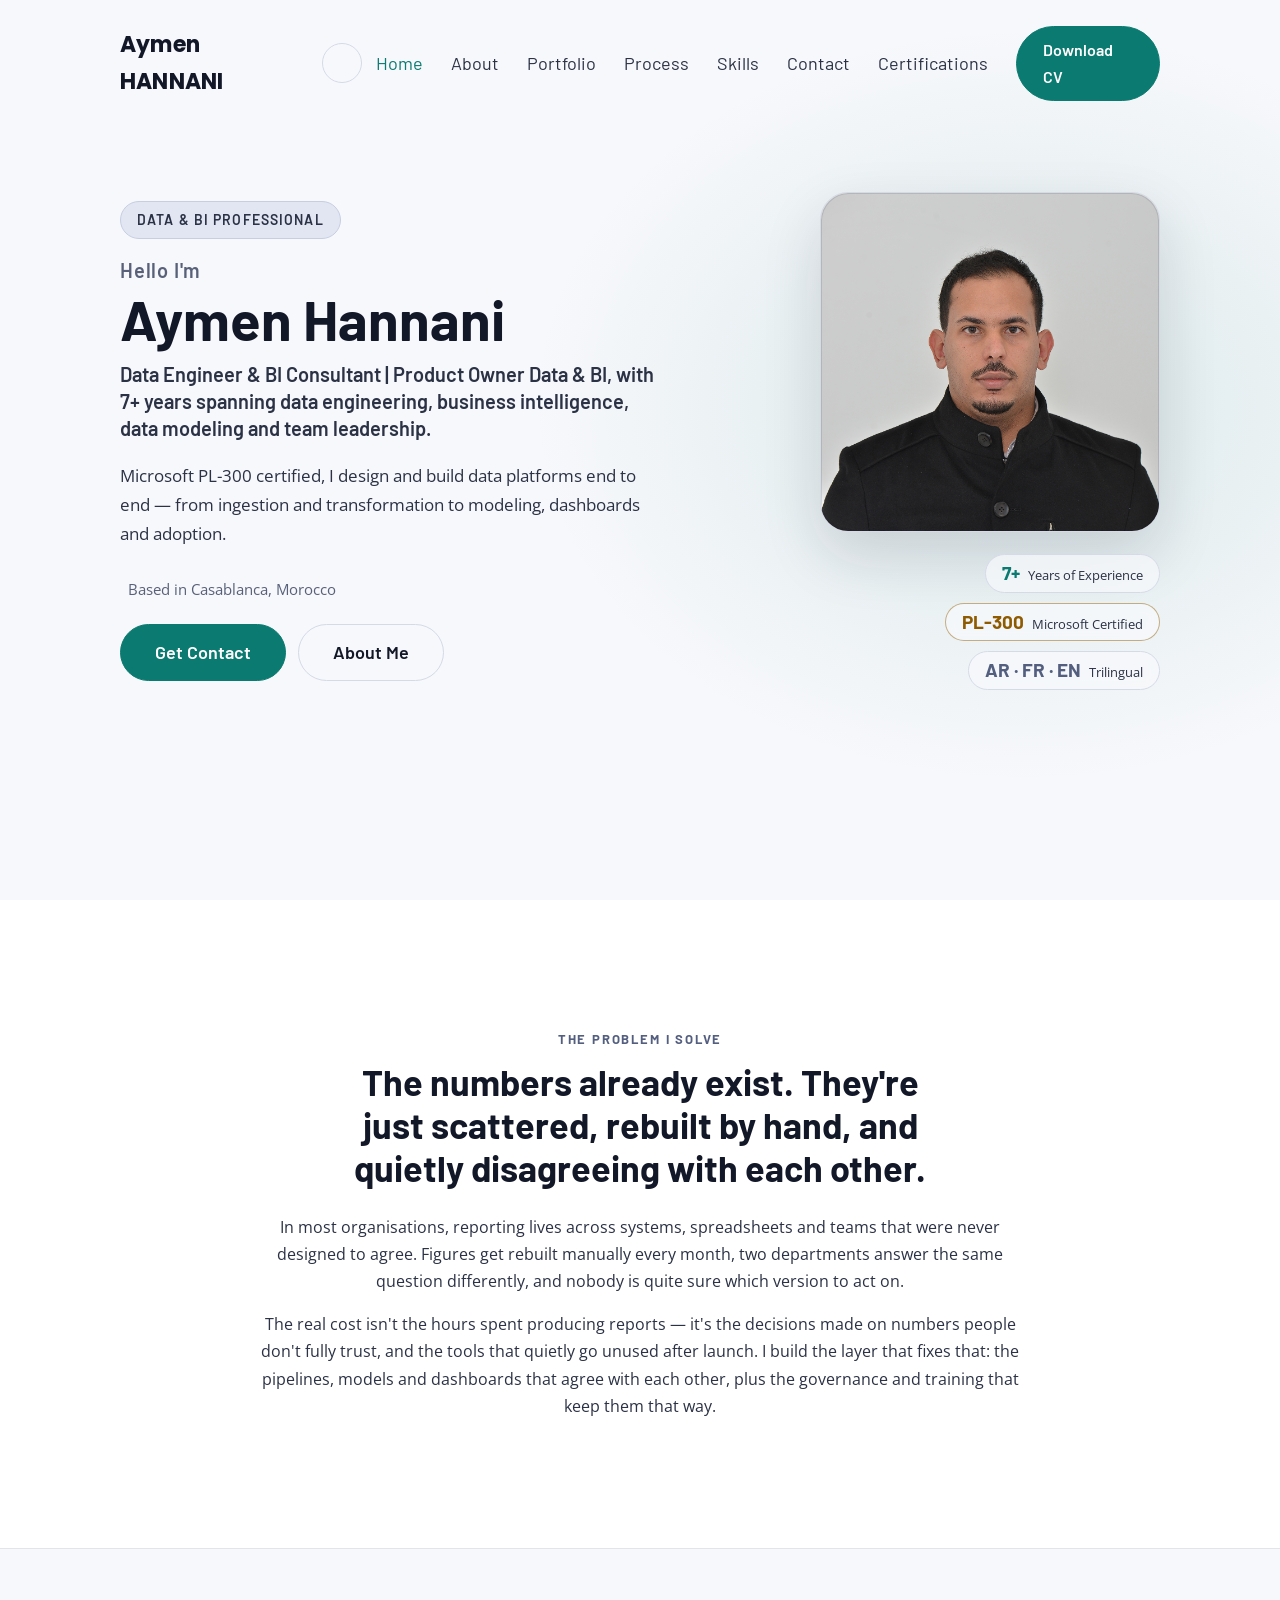
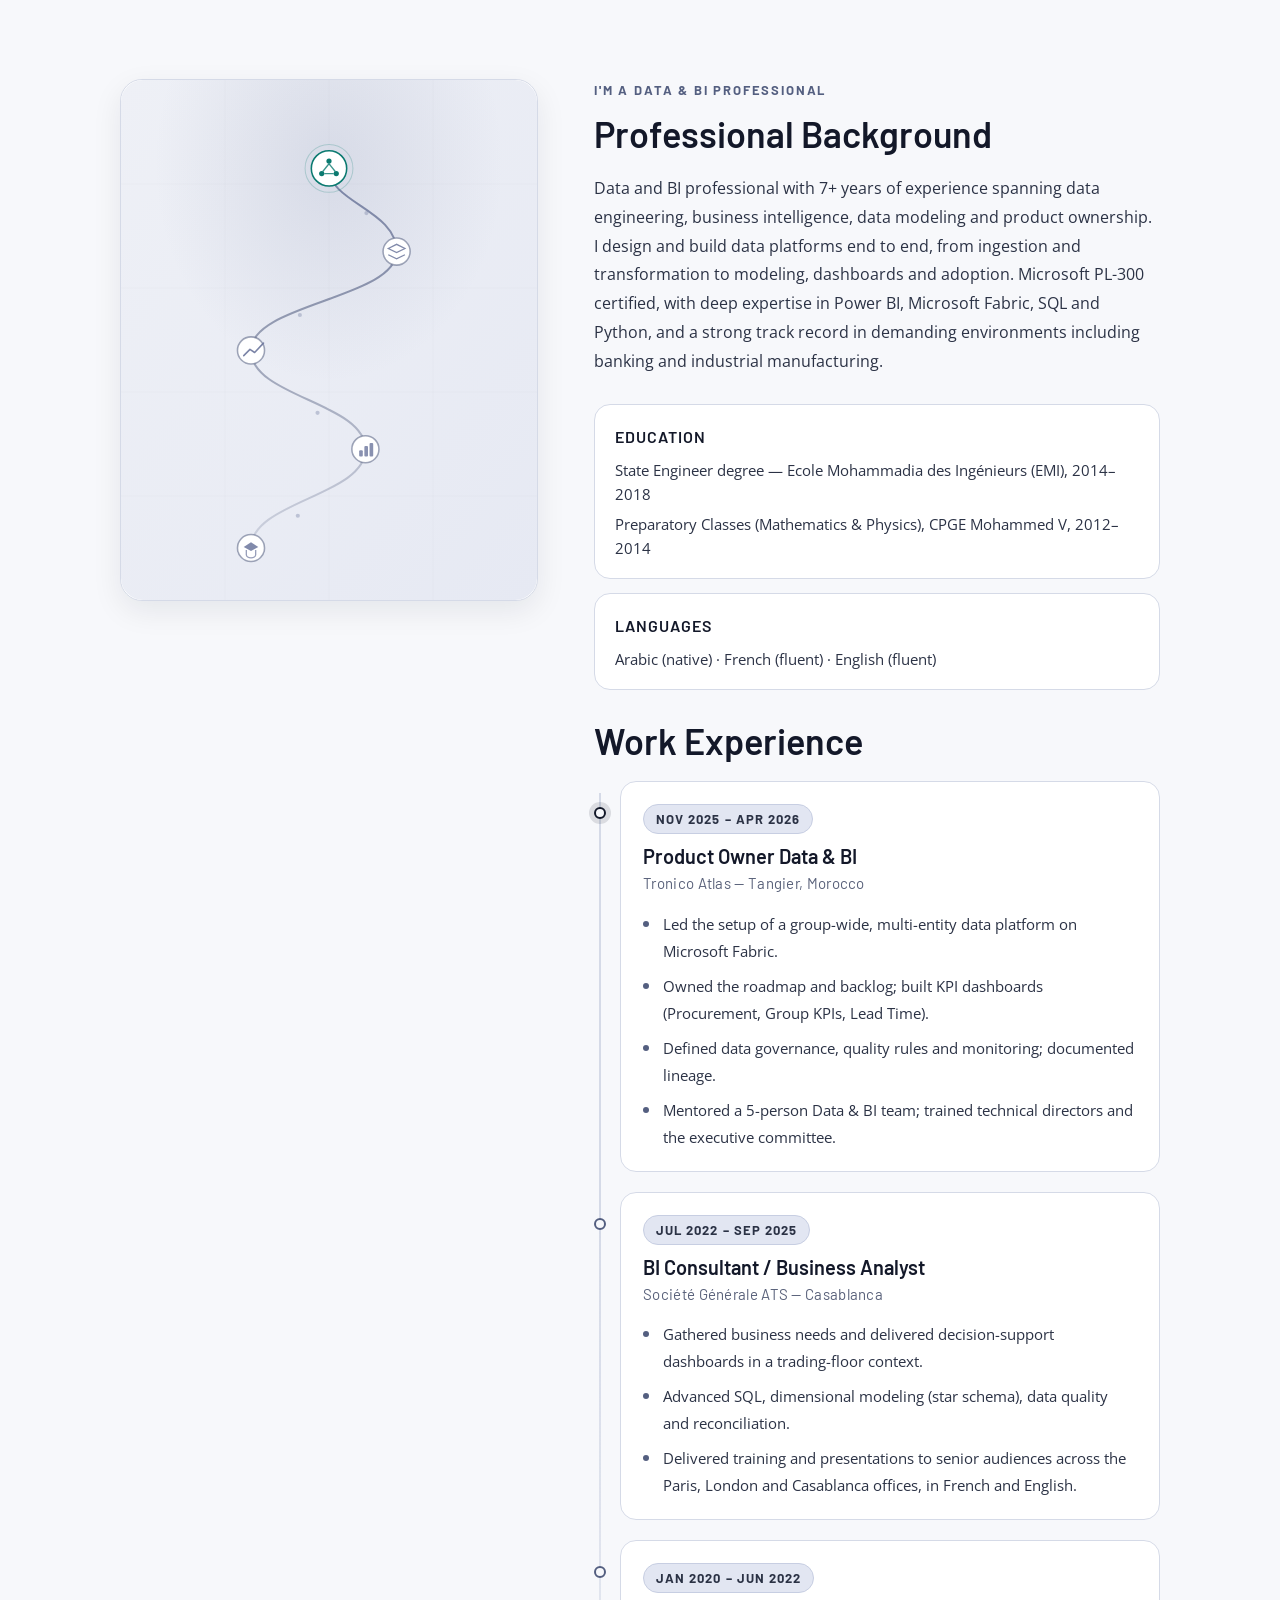
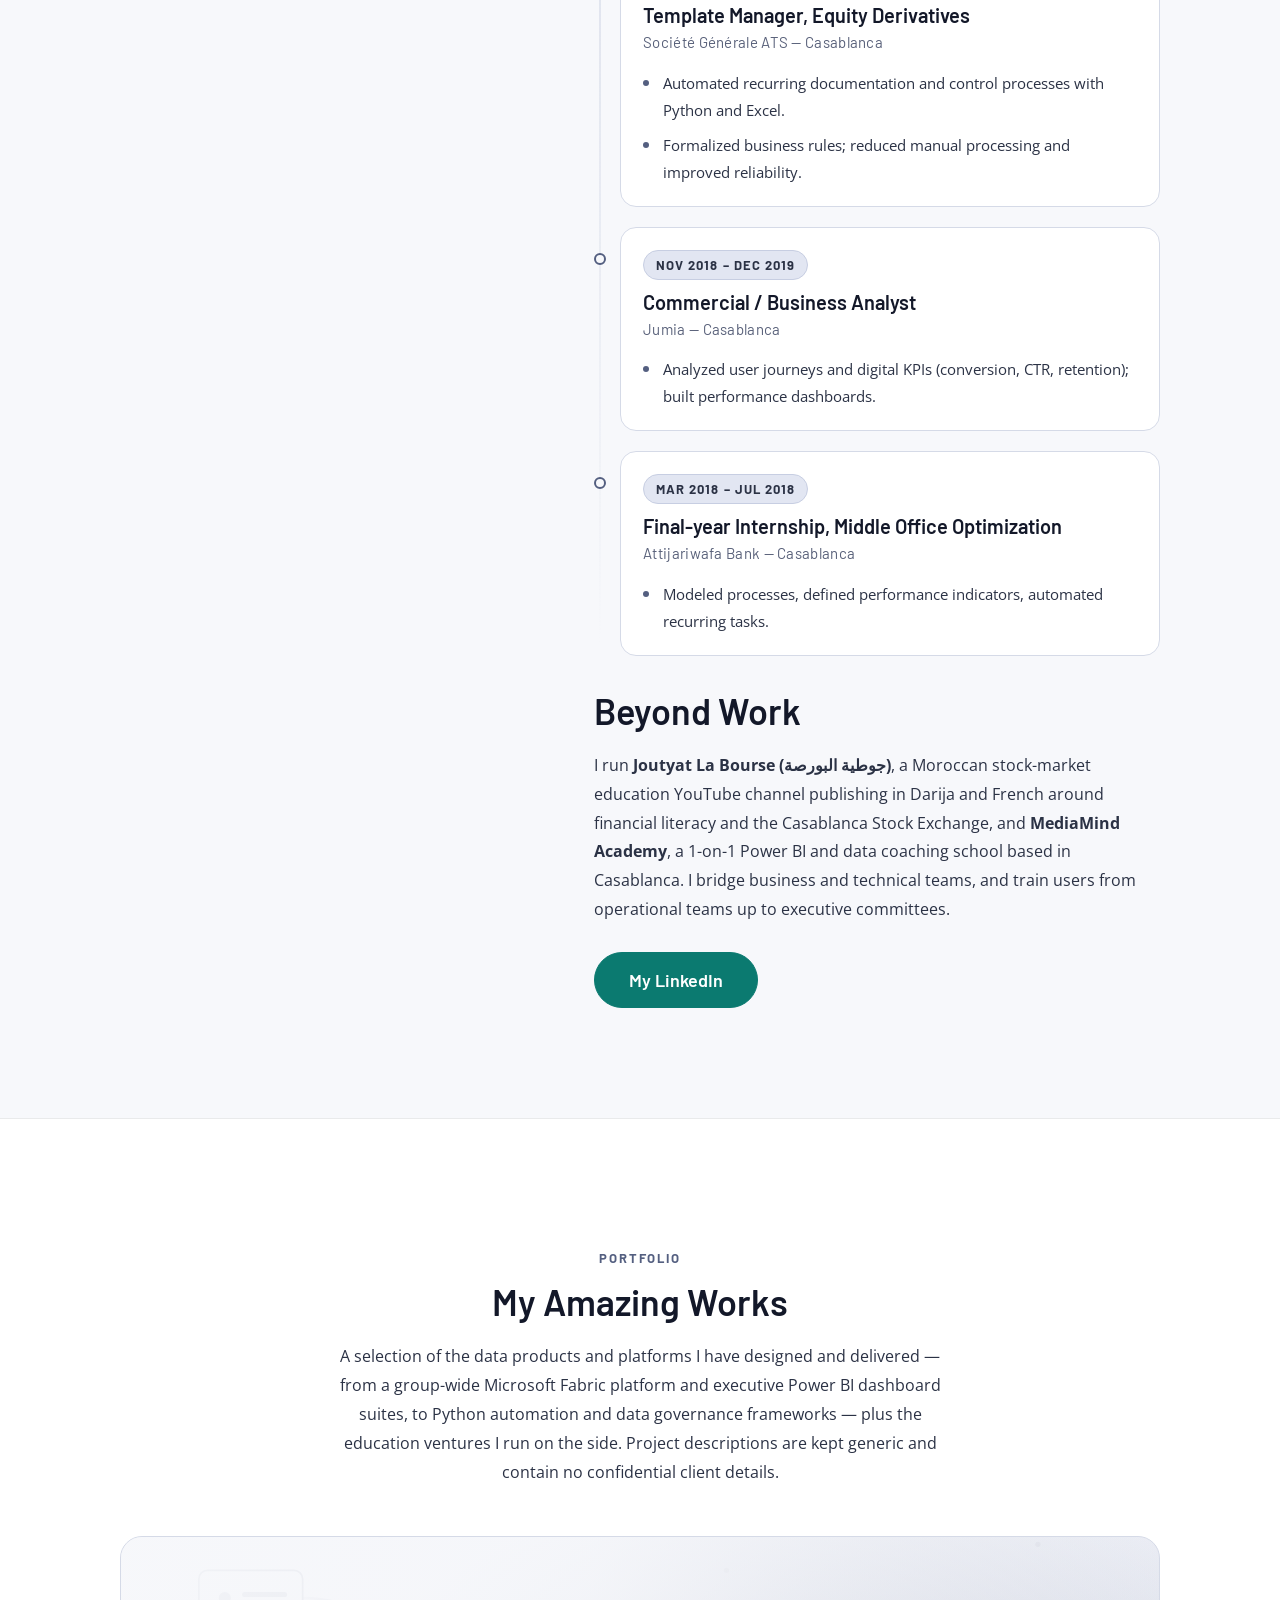
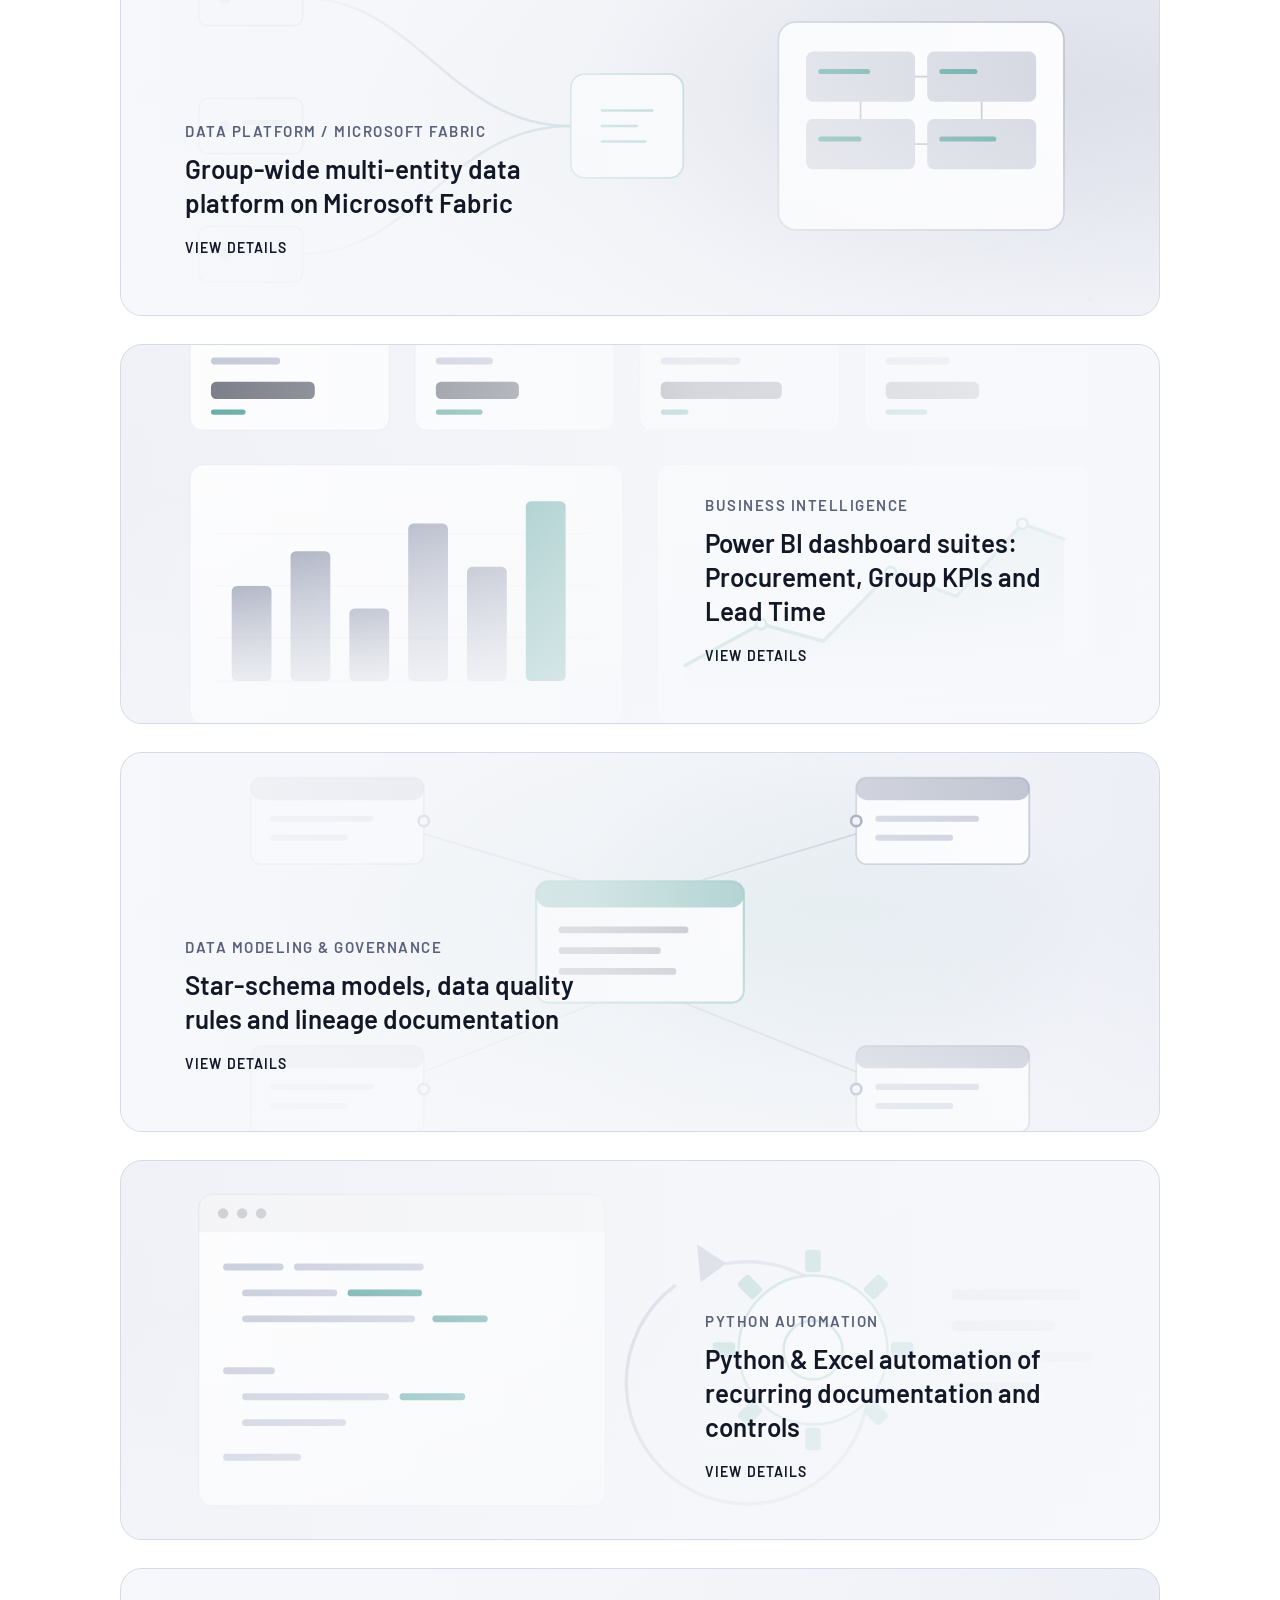
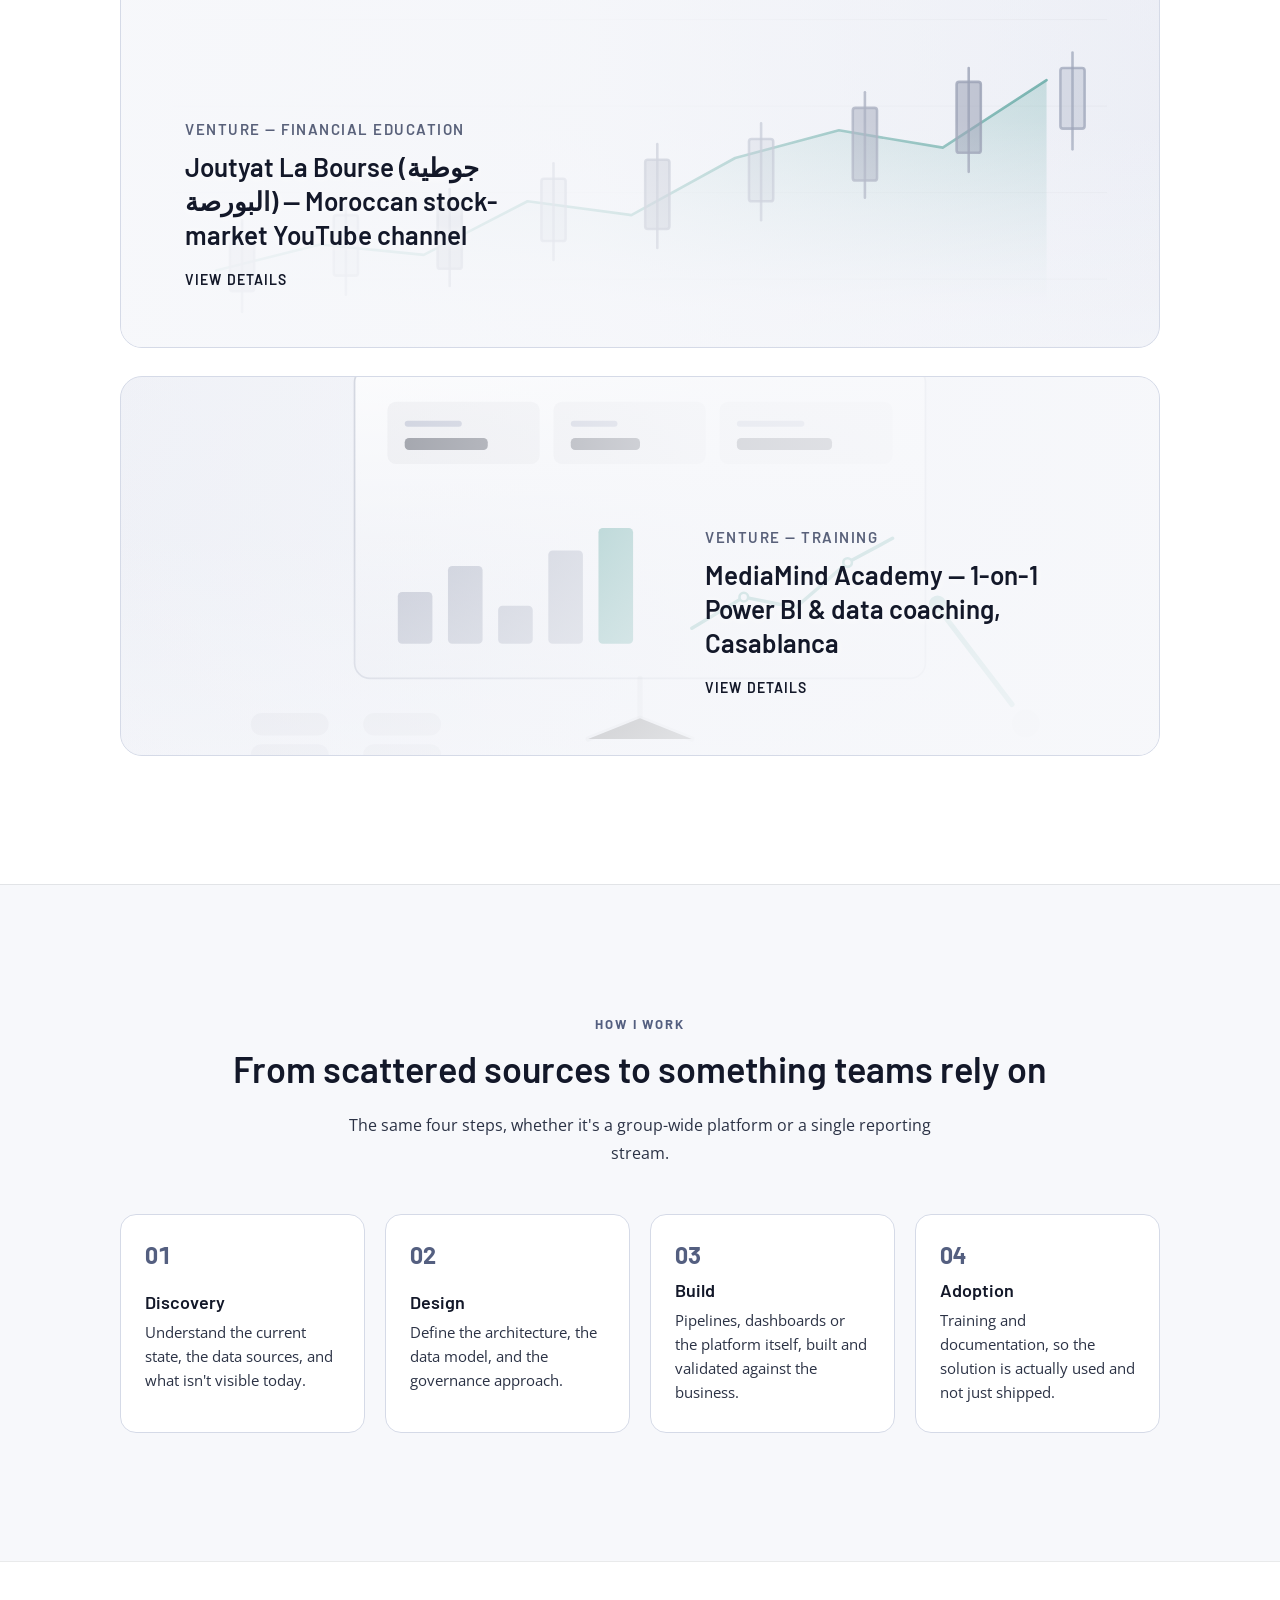
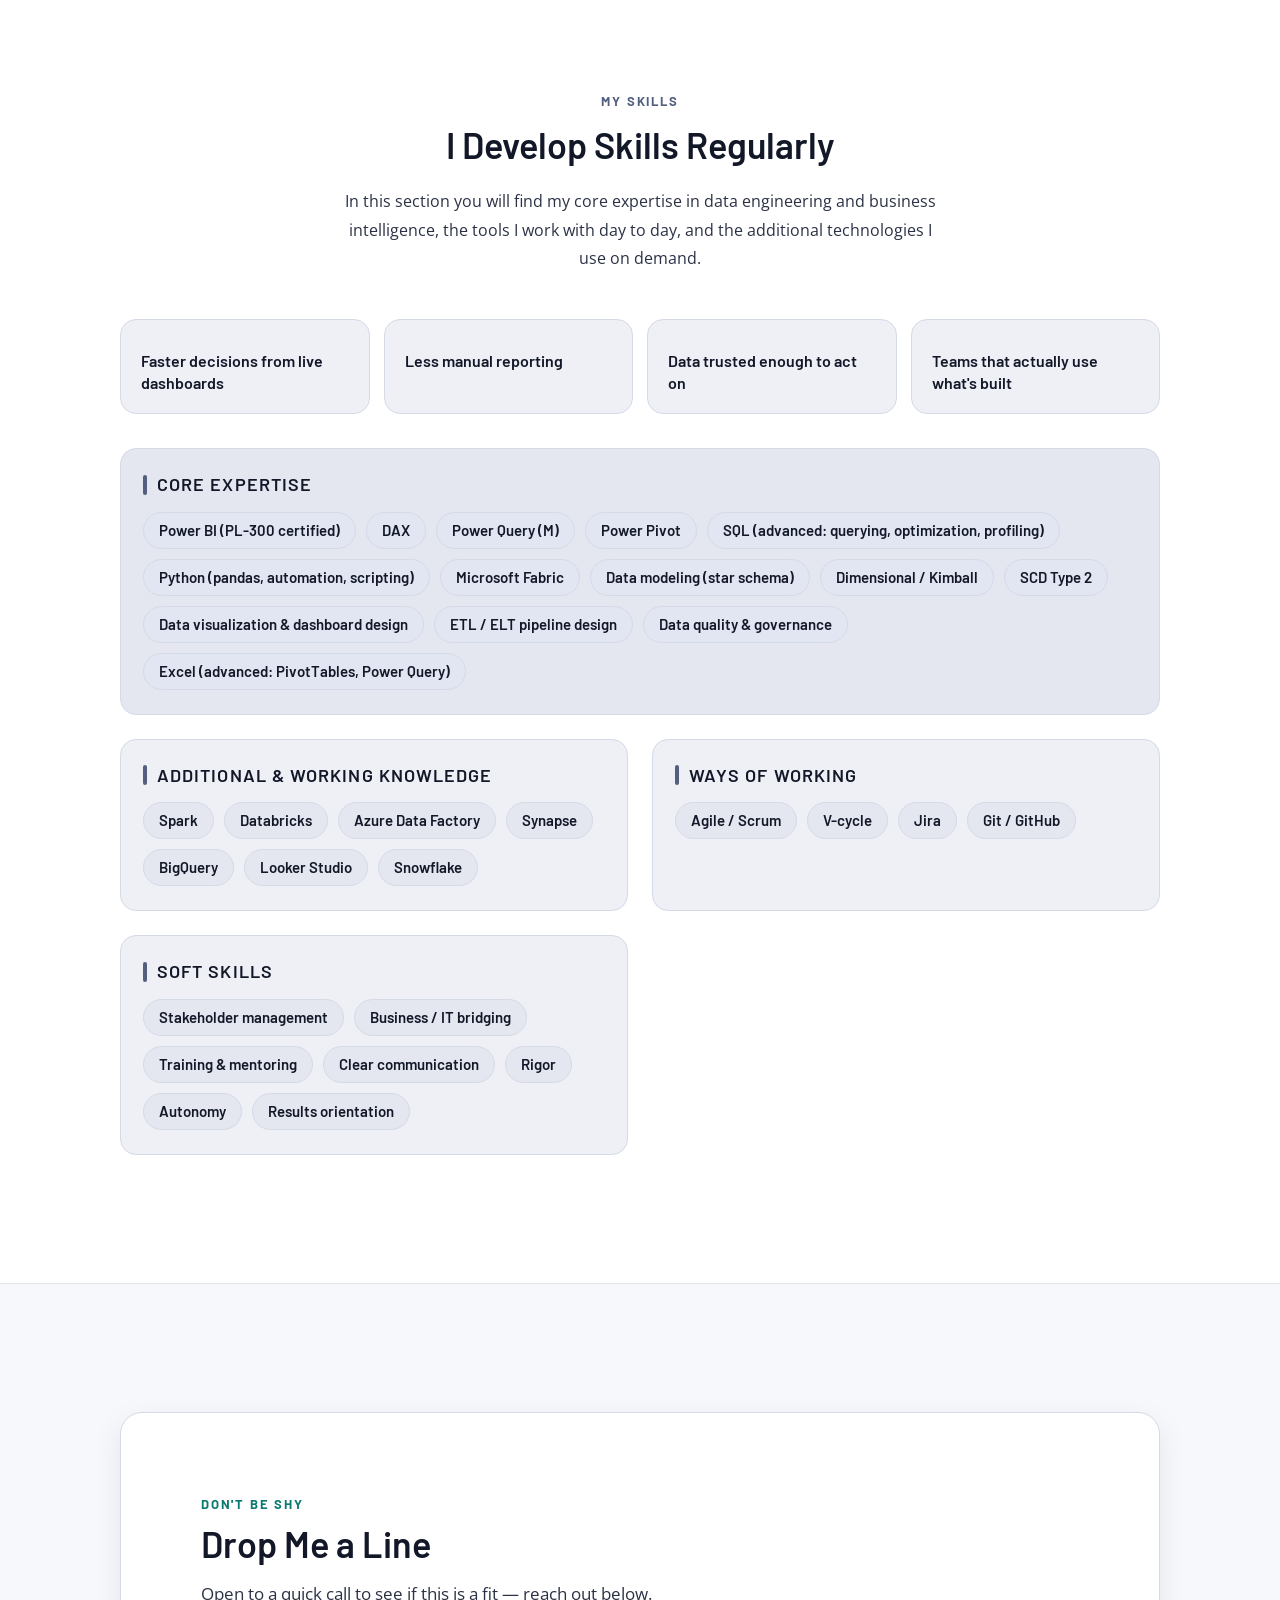
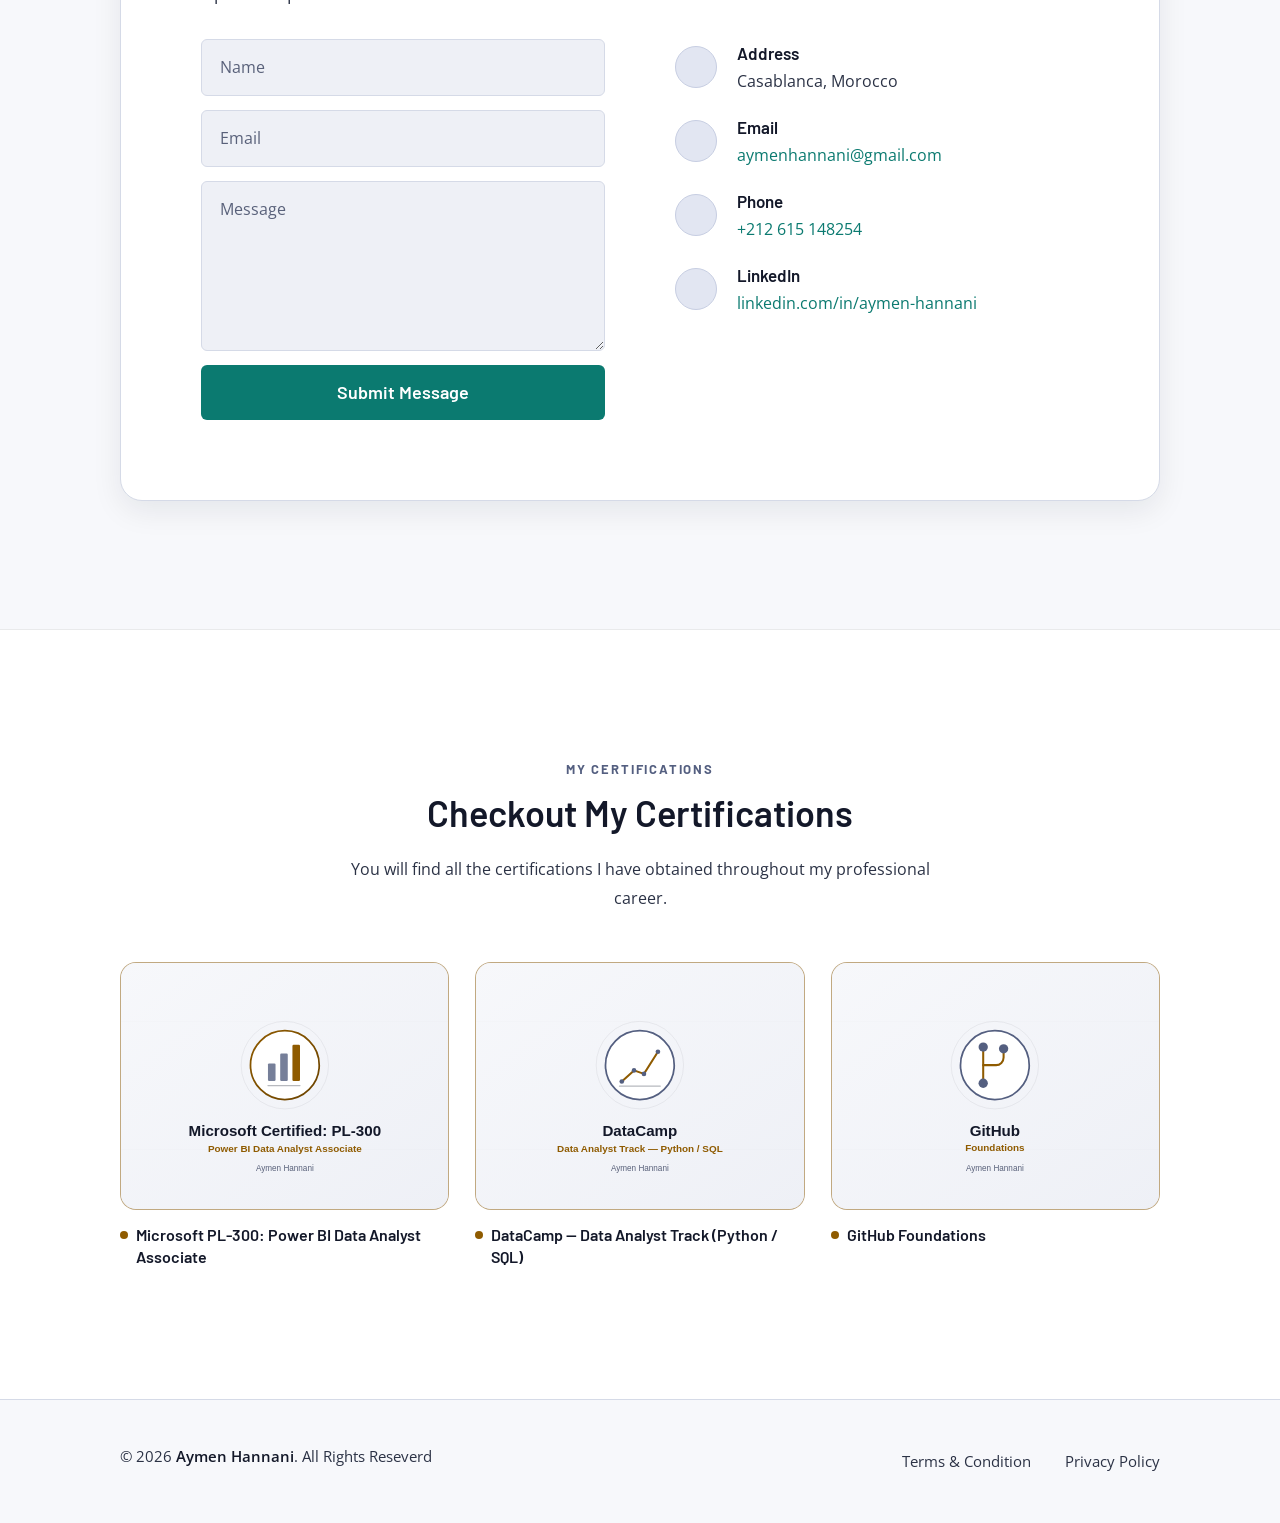
==== commit 554a17db: "second commit" ====
--- a/index.html
+++ b/index.html
@@ -1,7 +1,22 @@
 <!DOCTYPE html>
-<html lang="en">
+<html lang="en" data-theme="dark">
 
 <head>
+  <!--
+    - theme bootstrap — runs before first paint so there is no flash of the
+    - wrong theme. Stored choice wins; prefers-color-scheme is only a fallback;
+    - dark is the default.
+  -->
+  <script>
+    (function () {
+      var stored = null;
+      try { stored = localStorage.getItem("theme"); } catch (e) { }
+      var theme = (stored === "light" || stored === "dark") ? stored
+        : (window.matchMedia && window.matchMedia("(prefers-color-scheme: light)").matches ? "light" : "dark");
+      document.documentElement.setAttribute("data-theme", theme);
+    })();
+  </script>
+
   <meta charset="UTF-8">
   <meta http-equiv="X-UA-Compatible" content="IE=edge">
   <meta name="viewport" content="width=device-width, initial-scale=1.0">
@@ -91,9 +106,16 @@
   <header class="header" data-header>
     <div class="container">
 
-      <a href="#">
+      <a href="#" class="logo-link">
         <h1 class="logo">Aymen HANNANI</h1>
       </a>
+
+      <!-- kept outside the collapsible nav so it is reachable on mobile too -->
+      <button type="button" class="theme-toggle" data-theme-toggle aria-pressed="false">
+        <ion-icon name="sunny-outline" class="icon-to-light"></ion-icon>
+        <ion-icon name="moon-outline" class="icon-to-dark"></ion-icon>
+        <span class="theme-toggle-label" data-theme-label>Switch to light theme</span>
+      </button>
 
       <button class="nav-toggle-btn" aria-label="Toggle Menu" data-nav-toggle-btn>
         <ion-icon name="menu-outline" class="menu-icon"></ion-icon>
@@ -164,17 +186,20 @@
 
             <ul class="hero-stats">
 
-              <li class="stat">
+              <!-- action: an ongoing, active thing -->
+              <li class="stat stat--action">
                 <p class="stat-value">7+</p>
                 <p class="stat-label">Years of Experience</p>
               </li>
 
-              <li class="stat">
+              <!-- achievement: a credential -->
+              <li class="stat stat--credential">
                 <p class="stat-value">PL-300</p>
                 <p class="stat-label">Microsoft Certified</p>
               </li>
 
-              <li class="stat">
+              <!-- structural: a repeating factual label -->
+              <li class="stat stat--structural">
                 <p class="stat-value">AR&nbsp;&middot;&nbsp;FR&nbsp;&middot;&nbsp;EN</p>
                 <p class="stat-label">Trilingual</p>
               </li>
@@ -261,7 +286,7 @@
 
           <figure class="about-banner">
 
-            <img src="./assets/images/art-journey.svg" width="800" height="1000" loading="lazy"
+            <img src="./assets/images/art-journey.svg" data-src-light="./assets/images/art-journey-light.svg" width="800" height="1000" loading="lazy"
               alt="A rising path of career milestones: engineering studies, business analysis, business intelligence, data platform ownership"
               class="img-cover">
 
@@ -414,8 +439,7 @@
 
             <li>
               <button type="button" class="portfolio-card" data-project="fabric-platform"
-                data-art="./assets/images/art-fabric-platform.svg"
-                style="background-image: url('./assets/images/art-fabric-platform.svg')">
+                data-art="./assets/images/art-fabric-platform.svg" data-art-light="./assets/images/art-fabric-platform-light.svg">
                 <span class="card-content">
 
                   <span class="card-subtitle" data-card-subtitle>Data Platform / Microsoft Fabric</span>
@@ -435,8 +459,7 @@
 
             <li>
               <button type="button" class="portfolio-card" data-project="powerbi-suites"
-                data-art="./assets/images/art-dashboards.svg"
-                style="background-image: url('./assets/images/art-dashboards.svg')">
+                data-art="./assets/images/art-dashboards.svg" data-art-light="./assets/images/art-dashboards-light.svg">
                 <span class="card-content">
 
                   <span class="card-subtitle" data-card-subtitle>Business Intelligence</span>
@@ -456,8 +479,7 @@
 
             <li>
               <button type="button" class="portfolio-card" data-project="data-modeling"
-                data-art="./assets/images/art-data-model.svg"
-                style="background-image: url('./assets/images/art-data-model.svg')">
+                data-art="./assets/images/art-data-model.svg" data-art-light="./assets/images/art-data-model-light.svg">
                 <span class="card-content">
 
                   <span class="card-subtitle" data-card-subtitle>Data Modeling &amp; Governance</span>
@@ -477,8 +499,7 @@
 
             <li>
               <button type="button" class="portfolio-card" data-project="python-automation"
-                data-art="./assets/images/art-automation.svg"
-                style="background-image: url('./assets/images/art-automation.svg')">
+                data-art="./assets/images/art-automation.svg" data-art-light="./assets/images/art-automation-light.svg">
                 <span class="card-content">
 
                   <span class="card-subtitle" data-card-subtitle>Python Automation</span>
@@ -498,8 +519,7 @@
 
             <li>
               <button type="button" class="portfolio-card" data-project="joutyat-la-bourse"
-                data-art="./assets/images/art-stock-market.svg"
-                style="background-image: url('./assets/images/art-stock-market.svg')">
+                data-art="./assets/images/art-stock-market.svg" data-art-light="./assets/images/art-stock-market-light.svg">
                 <span class="card-content">
 
                   <span class="card-subtitle" data-card-subtitle>Venture — Financial Education</span>
@@ -519,8 +539,7 @@
 
             <li>
               <button type="button" class="portfolio-card" data-project="mediamind-academy"
-                data-art="./assets/images/art-coaching.svg"
-                style="background-image: url('./assets/images/art-coaching.svg')">
+                data-art="./assets/images/art-coaching.svg" data-art-light="./assets/images/art-coaching-light.svg">
                 <span class="card-content">
 
                   <span class="card-subtitle" data-card-subtitle>Venture — Training</span>
@@ -840,7 +859,7 @@
                 <figure class="card-banner">
                   <a href="#">
                     <!-- TODO: swap for the official PL-300 badge / certificate image when available -->
-                    <img src="./assets/images/cert-pl300.svg" width="1181" height="843" loading="lazy"
+                    <img src="./assets/images/cert-pl300.svg" data-src-light="./assets/images/cert-pl300-light.svg" width="1181" height="843" loading="lazy"
                       alt="Microsoft PL-300 Power BI Data Analyst Associate — Aymen Hannani" class="img-cover">
                   </a>
                 </figure>
@@ -855,7 +874,7 @@
                 <figure class="card-banner">
                   <a href="#">
                     <!-- TODO: swap for the official DataCamp certificate image when available -->
-                    <img src="./assets/images/cert-datacamp.svg" width="1181" height="843" loading="lazy"
+                    <img src="./assets/images/cert-datacamp.svg" data-src-light="./assets/images/cert-datacamp-light.svg" width="1181" height="843" loading="lazy"
                       alt="DataCamp Data Analyst Track (Python / SQL) — Aymen Hannani" class="img-cover">
                   </a>
                 </figure>
@@ -871,7 +890,7 @@
                 <figure class="card-banner">
                   <a href="#">
                     <!-- TODO: swap for the official GitHub Foundations badge when available -->
-                    <img src="./assets/images/cert-github.svg" width="1181" height="843" loading="lazy"
+                    <img src="./assets/images/cert-github.svg" data-src-light="./assets/images/cert-github-light.svg" width="1181" height="843" loading="lazy"
                       alt="GitHub Foundations certification — Aymen Hannani" class="img-cover">
                   </a>
                 </figure>
--- a/assets/css/style.css
+++ b/assets/css/style.css
@@ -4,7 +4,7 @@
 
 /**
  * Base template (c) codewithsadee — heavily reworked for Aymen Hannani.
- * Design system: deep navy/charcoal base + a single coral accent.
+ * Design system: deep navy/charcoal base, teal primary accent, amber highlight.
  */
 
 
@@ -21,45 +21,73 @@
    * surfaces step from darkest (page) to lightest (raised card)
    */
 
+  /**
+   * SURFACES — dark navy base, each tier one step lighter.
+   * Lifted one step in the "breathing room" pass for relief; still dark.
+   */
+
   --bg: #0b1020;
   --bg-rgb: 11, 16, 32;
-  --surface: #111830;
-  --surface-2: #18213c;
-  --surface-3: #1e2847;
-  --line: #26304d;
+  --surface: #151d38;   /* was #111830 */
+  --surface-2: #1d2748; /* was #18213c */
+  --surface-3: #242f55; /* was #1e2847 */
+  --line: #2f3a5e;      /* was #26304d */
   --line-soft: rgba(255, 255, 255, 0.07);
-
-  --fg: #f2f5fa;
-  /* body copy — lightened and desaturated for comfortable long-form reading */
-  --muted: #d5dbe6;   /* 13.6:1 on --bg, 12.6:1 on --surface */
-  --muted-2: #a8b2c6; /*  8.9:1 on --bg,  8.2:1 on --surface */
-
-  /**
-   * ACCENT HIERARCHY
-   * --accent is reserved for the primary CTA and stat numbers, plus
-   * hover/focus feedback. Repeated decorative marks (bullet dots, date
-   * pills, category tags, icon wells) use the neutral tokens below so the
-   * CTA stays the loudest thing on the page.
-   */
-  --accent: #f4623a;
-  --accent-rgb: 244, 98, 58;
-  --accent-strong: #e04a20;
-  --accent-soft: rgba(244, 98, 58, 0.12);
-  --accent-line: rgba(244, 98, 58, 0.35);
-
-  /* quiet marks: dots, rails, pills, small decorative rules */
-  --mark: var(--muted-2);
-  --chip-bg: var(--surface-2);
+  --backdrop: rgba(11, 16, 32, 0.82);
+  --ring: rgba(255, 255, 255, 0.08);
+
+  /**
+   * TEXT — warmed and lifted so long paragraphs read easily on navy
+   */
+
+  --fg: #f4f6fa;
+  --text: #e4e2e4;       /* was #d5dbe6 — warmer, lighter. 15.0:1 on --bg */
+  --text-muted: #b9bcc9; /* was #a8b2c6 — warmer, lighter. 10.2:1 on --bg */
+
+  /**
+   * ==========================================================
+   * ACCENT SYSTEM — three roles, one job each. No fourth colour.
+   * ==========================================================
+   *
+   * PRIMARY   (teal)  = ACTION.       CTAs, active nav, hover/focus, links.
+   * SECONDARY (amber) = ACHIEVEMENT.  Certifications and credentials ONLY.
+   * NEUTRAL   (slate) = STRUCTURE.    Repeating elements that must recede.
+   *
+   * Each role has a fill and, where the colour must also be legible ink,
+   * a lightened tint OF THE SAME HUE. Those tints are not extra accents —
+   * #3d4874 as text scores 2.14:1 on navy and cannot be used as ink.
+   */
+
+  /* --- PRIMARY: teal — action ------------------------------------- */
+  --accent-primary: #2dd4bf;            /* 10.17:1 on --bg */
+  --accent-primary-rgb: 45, 212, 191;
+  --accent-primary-strong: #22b3a2;     /* hover */
+  --accent-primary-soft: rgba(45, 212, 191, 0.12);
+  --accent-primary-line: rgba(45, 212, 191, 0.35);
+  --accent-primary-ink: #04201c;        /* text on a solid teal fill — 9.2:1 */
+
+  /* --- SECONDARY: amber — achievement / credential ----------------- */
+  --accent-secondary: #f0a830;          /* 9.33:1 on --bg — passes AA as small text */
+  --accent-secondary-soft: rgba(240, 168, 48, 0.12);
+  --accent-secondary-line: rgba(240, 168, 48, 0.42);
+
+  /* --- NEUTRAL: slate-blue — repeating / structural ---------------- */
+  --accent-neutral: #3d4874;            /* FILL only: pills, chips, rails, wells */
+  --accent-neutral-line: #4a568a;
+  --accent-neutral-ink: #7d8ab8;        /* same hue, legible as ink — 5.59:1 on --bg */
 
   /* legacy aliases kept so any stray rule stays on-system */
+  --chip-bg: var(--accent-neutral);
+  --muted: var(--text);
+  --muted-2: var(--text-muted);
   --white: var(--fg);
   --black: #000;
-  --orange-soda: var(--accent);
+  --orange-soda: var(--accent-primary);
   --space-cadet: var(--bg);
   --independence: var(--surface-2);
-  --cadet-blue-crayola: var(--muted);
-  --manatee: var(--muted-2);
-  --klein-blue: var(--accent);
+  --cadet-blue-crayola: var(--text);
+  --manatee: var(--text-muted);
+  --klein-blue: var(--accent-primary);
   --midnight-blue: var(--surface);
 
   /**
@@ -94,7 +122,7 @@
    * spacing
    */
 
-  --section-padding: 72px;
+  --section-padding: 92px; /* +28% breathing room */
 
   /**
    * shadow
@@ -110,6 +138,63 @@
   --transition-1: 0.05s ease;
   --transition-2: 0.25s ease;
   --cubic-out: cubic-bezier(0.33, 0.85, 0.56, 1.02);
+
+}
+
+
+
+
+
+/*-----------------------------------*\
+  #LIGHT THEME
+\*-----------------------------------*/
+
+/**
+ * Same roles, different values. Nothing is reassigned — teal is still ACTION,
+ * amber still CREDENTIAL, slate still STRUCTURAL. Only the values change.
+ *
+ * Both accents are darkened because the dark-mode values fail on light:
+ *   teal  #2dd4bf ->  1.4:1  |  amber #f0a830 -> 1.91:1
+ * The suggested #0f9488 also falls short as text (3.52:1), so ACTION uses
+ * #0b7a70 (4.90:1) which doubles as a fill that carries white ink at 5.21:1.
+ */
+
+[data-theme="light"] {
+
+  --bg: #f7f8fb;              /* deliberately not #ffffff */
+  --bg-rgb: 247, 248, 251;
+  --surface: #ffffff;
+  --surface-2: #eef0f6;
+  --surface-3: #e4e7f0;
+  --line: #d5dae7;
+  --line-soft: rgba(19, 24, 41, 0.09);
+  --backdrop: rgba(19, 24, 41, 0.45);
+  --ring: rgba(19, 24, 41, 0.12);
+
+  --fg: #131829;              /* 16.61:1 on --bg */
+  --text: #2b3245;            /* 12.02:1 on --bg */
+  --text-muted: #59617a;      /*  5.79:1 on --bg */
+
+  /* --- PRIMARY: teal — action ------------------------------------- */
+  --accent-primary: #0b7a70;            /* 4.90:1 on --bg */
+  --accent-primary-rgb: 11, 122, 112;
+  --accent-primary-strong: #08635b;     /* hover */
+  --accent-primary-soft: rgba(11, 122, 112, 0.10);
+  --accent-primary-line: rgba(11, 122, 112, 0.38);
+  --accent-primary-ink: #ffffff;        /* white on teal fill — 5.21:1 */
+
+  /* --- SECONDARY: amber — achievement / credential ----------------- */
+  --accent-secondary: #8f5b00;          /* 5.40:1 on --bg, 5.03:1 on --surface-2 */
+  --accent-secondary-soft: rgba(143, 91, 0, 0.10);
+  --accent-secondary-line: rgba(143, 91, 0, 0.48);
+
+  /* --- NEUTRAL: slate-blue — repeating / structural ---------------- */
+  --accent-neutral: #e2e6f2;            /* FILL: pills, chips, wells */
+  --accent-neutral-line: #c7cee2;
+  --accent-neutral-ink: #545f80;        /* 5.95:1 on --bg */
+
+  --shadow: 0 10px 30px rgba(19, 24, 41, 0.08);
+  --shadow-lg: 0 24px 60px rgba(19, 24, 41, 0.14);
 
 }
 
@@ -147,6 +232,12 @@
 
 img { height: auto; }
 
+/* the blanket display:block above is meant for the hero title's <strong>;
+   inside body copy it wrongly forces emphasis onto its own line */
+p strong,
+dd strong,
+li strong { display: inline; }
+
 ion-icon {
   pointer-events: none;
   color: var(--fg);
@@ -182,7 +273,7 @@
 }
 
 :focus-visible {
-  outline: 2px solid var(--accent);
+  outline: 2px solid var(--accent-primary);
   outline-offset: 3px;
 }
 
@@ -196,6 +287,18 @@
 }
 
 ::-webkit-scrollbar-thumb:hover { background-color: var(--line); }
+
+/**
+ * Theme cross-fade. The class is added by JS only for the duration of a
+ * toggle, so there is no transition cost on load or on normal interaction.
+ */
+.theme-transition,
+.theme-transition *,
+.theme-transition *::before,
+.theme-transition *::after {
+  transition: background-color 0.35s ease, border-color 0.35s ease,
+              color 0.35s ease, fill 0.35s ease, box-shadow 0.35s ease !important;
+}
 
 @media (prefers-reduced-motion: reduce) {
   html { scroll-behavior: auto; }
@@ -234,16 +337,16 @@
 /* solid accent CTA */
 .btn-primary,
 .btn-primary.blue {
-  background-color: var(--accent);
-  color: #1a0d07;
-  border-color: var(--accent);
+  background-color: var(--accent-primary);
+  color: var(--accent-primary-ink);
+  border-color: var(--accent-primary);
 }
 
 .btn-primary:is(:hover, :focus-visible),
 .btn-primary.blue:is(:hover, :focus-visible) {
-  background-color: var(--accent-strong);
-  border-color: var(--accent-strong);
-  color: var(--fg);
+  background-color: var(--accent-primary-strong);
+  border-color: var(--accent-primary-strong);
+  color: var(--accent-primary-ink); /* white on teal would only be 2.7:1 */
   transform: translateY(-2px);
 }
 
@@ -255,8 +358,8 @@
 }
 
 .btn:not(.btn-primary):is(:hover, :focus-visible) {
-  border-color: var(--accent);
-  color: var(--accent);
+  border-color: var(--accent-primary);
+  color: var(--accent-primary);
   transform: translateY(-2px);
 }
 
@@ -271,8 +374,9 @@
 /* consistent, quiet separation between sections */
 .section + .section { border-block-start: 1px solid var(--line-soft); }
 
+/* eyebrow labels — STRUCTURAL, slate */
 .section-subtitle {
-  color: var(--muted-2);
+  color: var(--accent-neutral-ink);
   font-family: var(--ff-barlow);
   font-size: var(--fs-6);
   font-weight: var(--fw-700);
@@ -300,6 +404,7 @@
 .section-text {
   max-width: 68ch;
   margin-inline: auto;
+  line-height: 1.8; /* easier scanning in long paragraphs */
 }
 
 
@@ -323,15 +428,17 @@
 }
 
 .header.nav-active {
-  height: 385px; /* 8 nav rows + the CV button */
+  height: 385px; /* 7 nav rows + the CV button */
   transition-duration: 0.35s;
 }
 
 .header > .container {
   display: flex;
-  justify-content: space-between;
   align-items: center;
-}
+  gap: 14px;
+}
+
+.logo-link { margin-inline-end: auto; }
 
 .logo {
   color: var(--fg);
@@ -372,9 +479,45 @@
   transition: var(--transition-1);
 }
 
-.navbar-link:is(:hover, :focus-visible) { color: var(--accent); }
+/* ACTION — hover, focus and the active section */
+.navbar-link:is(:hover, :focus-visible),
+.navbar-link.active { color: var(--accent-primary); }
 
 .navbar .btn { margin-block-start: 15px; }
+
+/* --- theme toggle ------------------------------------------------- */
+
+.theme-toggle {
+  flex: none;
+  display: grid;
+  place-items: center;
+  width: 40px;
+  height: 40px;
+  border: 1px solid var(--line);
+  border-radius: 50%;
+  transition: var(--transition-2);
+}
+
+.theme-toggle ion-icon {
+  font-size: 2rem;
+  color: var(--accent-primary);
+}
+
+.theme-toggle:is(:hover, :focus-visible) { border-color: var(--accent-primary); }
+
+/* show the icon for the theme you would switch TO */
+[data-theme="dark"] .theme-toggle .icon-to-dark,
+[data-theme="light"] .theme-toggle .icon-to-light { display: none; }
+
+/* the label is for screen readers; the icon carries it visually */
+.theme-toggle-label {
+  position: absolute;
+  width: 1px;
+  height: 1px;
+  overflow: hidden;
+  clip-path: inset(50%);
+  white-space: nowrap;
+}
 
 
 
@@ -406,6 +549,14 @@
   background-size: cover;
   background-position: left center;
   opacity: 0.18;
+  /* the source artwork is blue — nudge it into the teal family */
+  filter: hue-rotate(-42deg) saturate(0.85);
+}
+
+/* the circuit art is a dark raster; on light it must be inverted and quieter */
+[data-theme="light"] .hero::before {
+  opacity: 0.16;
+  filter: invert(1) hue-rotate(150deg) saturate(0.5) brightness(1.05);
 }
 
 /* scrim so headline text always wins */
@@ -415,7 +566,7 @@
   inset: 0;
   z-index: -1;
   background:
-    radial-gradient(60% 55% at 78% 40%, rgba(var(--accent-rgb), 0.10), transparent 70%),
+    radial-gradient(60% 55% at 78% 40%, rgba(var(--accent-primary-rgb), 0.10), transparent 70%),
     linear-gradient(to bottom, rgba(var(--bg-rgb), 0.72), rgba(var(--bg-rgb), 0.92) 70%, var(--bg));
 }
 
@@ -430,9 +581,10 @@
   gap: 8px;
   margin-inline: auto;
   max-width: max-content;
-  background-color: var(--chip-bg);
-  border: 1px solid var(--line);
-  color: var(--muted);
+  /* eyebrow tag — STRUCTURAL, slate fill with light ink */
+  background-color: var(--accent-neutral);
+  border: 1px solid var(--accent-neutral-line);
+  color: var(--text);
   font-family: var(--ff-barlow);
   font-size: 1.4rem;
   font-weight: var(--fw-600);
@@ -482,7 +634,7 @@
 }
 
 .hero-location ion-icon {
-  color: var(--mark);
+  color: var(--accent-neutral-ink);
   font-size: 1.8rem;
 }
 
@@ -520,7 +672,7 @@
   position: absolute;
   inset: 0;
   border-radius: inherit;
-  box-shadow: inset 0 0 0 1px rgba(255, 255, 255, 0.06);
+  box-shadow: inset 0 0 0 1px var(--ring);
   pointer-events: none;
 }
 
@@ -551,15 +703,28 @@
 }
 
 .stat-value {
-  color: var(--accent);
   font-family: var(--ff-barlow);
   font-size: 1.9rem;
   font-weight: var(--fw-700);
   line-height: 1.1;
 }
 
+/**
+ * one role per chip:
+ *  action     — years of experience (an ongoing, active thing)
+ *  credential — the PL-300 certification
+ *  structural — languages, a repeating factual label
+ */
+.stat--action .stat-value { color: var(--accent-primary); }
+
+.stat--credential .stat-value { color: var(--accent-secondary); }
+
+.stat--credential { border-color: var(--accent-secondary-line); }
+
+.stat--structural .stat-value { color: var(--accent-neutral-ink); }
+
 .stat-label {
-  color: var(--muted);
+  color: var(--text);
   font-size: 1.3rem;
   line-height: 1.2;
   white-space: nowrap;
@@ -638,7 +803,7 @@
   font-size: 2.4rem;
   font-weight: var(--fw-700);
   line-height: 1;
-  color: var(--mark);
+  color: var(--accent-neutral-ink);
   font-variant-numeric: tabular-nums;
 }
 
@@ -726,13 +891,13 @@
   height: 12px;
   border-radius: 50%;
   background-color: var(--bg);
-  border: 2px solid var(--mark);
-}
-
-/* only the current role is marked out, and with light — not accent */
+  border: 2px solid var(--accent-neutral-ink);
+}
+
+/* current role marked with light, not accent — amber is credentials-only */
 .timeline-item:first-child::before {
   border-color: var(--fg);
-  box-shadow: 0 0 0 5px rgba(255, 255, 255, 0.07);
+  box-shadow: 0 0 0 5px var(--ring);
 }
 
 .timeline-card {
@@ -744,20 +909,21 @@
 }
 
 .timeline-card:hover {
-  border-color: var(--accent-line);
+  border-color: var(--accent-primary-line);
   background-color: var(--surface-2);
 }
 
+/* date pills — STRUCTURAL, slate fill with light ink (6.35:1) */
 .timeline-date {
   display: inline-block;
-  color: var(--muted);
+  color: var(--text);
   font-family: var(--ff-barlow);
   font-size: 1.3rem;
   font-weight: var(--fw-700);
   letter-spacing: 0.08em;
   text-transform: uppercase;
-  background-color: var(--chip-bg);
-  border: 1px solid var(--line);
+  background-color: var(--accent-neutral);
+  border: 1px solid var(--accent-neutral-line);
   border-radius: var(--radius-pill);
   padding: 3px 12px;
   margin-block-end: 10px;
@@ -785,7 +951,8 @@
   position: relative;
   padding-inline-start: 20px;
   font-size: 1.5rem;
-  line-height: 1.65;
+  line-height: 1.8; /* easier scanning */
+  color: var(--text);
 }
 
 .timeline-points li::before {
@@ -796,7 +963,7 @@
   width: 6px;
   height: 6px;
   border-radius: 50%;
-  background-color: var(--mark);
+  background-color: var(--accent-neutral-ink); /* STRUCTURAL, slate */
 }
 
 /* --- education / languages strip -------------------------------------- */
@@ -875,6 +1042,24 @@
 }
 
 /**
+ * Card artwork, per theme. Kept in CSS (not inline styles) so the light
+ * variants swap with no flash and no JS.
+ */
+.portfolio-card[data-project="fabric-platform"]   { background-image: url("../images/art-fabric-platform.svg"); }
+.portfolio-card[data-project="powerbi-suites"]    { background-image: url("../images/art-dashboards.svg"); }
+.portfolio-card[data-project="data-modeling"]     { background-image: url("../images/art-data-model.svg"); }
+.portfolio-card[data-project="python-automation"] { background-image: url("../images/art-automation.svg"); }
+.portfolio-card[data-project="joutyat-la-bourse"] { background-image: url("../images/art-stock-market.svg"); }
+.portfolio-card[data-project="mediamind-academy"] { background-image: url("../images/art-coaching.svg"); }
+
+[data-theme="light"] .portfolio-card[data-project="fabric-platform"]   { background-image: url("../images/art-fabric-platform-light.svg"); }
+[data-theme="light"] .portfolio-card[data-project="powerbi-suites"]    { background-image: url("../images/art-dashboards-light.svg"); }
+[data-theme="light"] .portfolio-card[data-project="data-modeling"]     { background-image: url("../images/art-data-model-light.svg"); }
+[data-theme="light"] .portfolio-card[data-project="python-automation"] { background-image: url("../images/art-automation-light.svg"); }
+[data-theme="light"] .portfolio-card[data-project="joutyat-la-bourse"] { background-image: url("../images/art-stock-market-light.svg"); }
+[data-theme="light"] .portfolio-card[data-project="mediamind-academy"] { background-image: url("../images/art-coaching-light.svg"); }
+
+/**
  * SCRIM — guarantees the title is legible over any artwork.
  * Bottom-weighted on small screens; direction-aware from 600px up.
  */
@@ -892,7 +1077,7 @@
 }
 
 .portfolio-card:is(:hover, :focus-visible) {
-  border-color: var(--accent-line);
+  border-color: var(--accent-primary-line);
   transform: translateY(-3px);
   box-shadow: var(--shadow-lg);
 }
@@ -911,9 +1096,13 @@
   max-width: 26ch;
   font-size: var(--fs-4);
   line-height: 1.3;
-  /* belt-and-braces legibility over artwork */
+  /* belt-and-braces legibility over artwork — halo matches the theme */
   text-shadow: 0 1px 12px rgba(0, 0, 0, 0.6);
   margin-block-end: 16px;
+}
+
+[data-theme="light"] .portfolio-card .card-title {
+  text-shadow: 0 1px 10px rgba(255, 255, 255, 0.9);
 }
 
 .portfolio-card .btn-link {
@@ -926,12 +1115,12 @@
 }
 
 .portfolio-card .btn-link ion-icon {
-  color: var(--mark);
+  color: var(--accent-neutral-ink);
   font-size: 1.6rem;
   transition: var(--transition-2);
 }
 
-.portfolio-card:is(:hover, :focus-visible) .btn-link ion-icon { color: var(--accent); }
+.portfolio-card:is(:hover, :focus-visible) .btn-link ion-icon { color: var(--accent-primary); }
 
 .portfolio-card:is(:hover, :focus-visible) .btn-link ion-icon { transform: translateX(4px); }
 
@@ -957,7 +1146,7 @@
 .modal-backdrop {
   position: absolute;
   inset: 0;
-  background-color: rgba(var(--bg-rgb), 0.82);
+  background-color: var(--backdrop);
   backdrop-filter: blur(6px);
   animation: modal-fade 0.2s ease;
 }
@@ -1003,9 +1192,9 @@
 
 .modal-close ion-icon { color: var(--muted); }
 
-.modal-close:is(:hover, :focus-visible) { border-color: var(--accent); }
-
-.modal-close:is(:hover, :focus-visible) ion-icon { color: var(--accent); }
+.modal-close:is(:hover, :focus-visible) { border-color: var(--accent-primary); }
+
+.modal-close:is(:hover, :focus-visible) ion-icon { color: var(--accent-primary); }
 
 .modal-art {
   background-color: var(--surface-2);
@@ -1093,6 +1282,8 @@
 /*-----------------------------------*\
   #SKILLS
 \*-----------------------------------*/
+
+.skills { background-color: var(--surface); }
 
 .skills .section-title { margin-block-end: 20px; }
 
@@ -1125,7 +1316,7 @@
 
 .outcome ion-icon {
   flex: none;
-  color: var(--mark);
+  color: var(--accent-neutral-ink);
   font-size: 2rem;
 }
 
@@ -1135,7 +1326,8 @@
 }
 
 .skill-group {
-  background-color: var(--surface);
+  /* the section itself is --surface now, so cards step up one tier */
+  background-color: var(--surface-2);
   border: 1px solid var(--line);
   border-radius: var(--radius-15);
   padding: 24px 22px;
@@ -1157,7 +1349,7 @@
   width: 4px;
   height: 20px;
   border-radius: var(--radius-pill);
-  background-color: var(--mark);
+  background-color: var(--accent-neutral-ink);
 }
 
 .skill-chips {
@@ -1167,7 +1359,7 @@
 }
 
 .skill-chips li {
-  background-color: var(--surface-2);
+  background-color: var(--surface-3);
   border: 1px solid var(--line);
   border-radius: var(--radius-pill);
   color: var(--fg);
@@ -1180,14 +1372,14 @@
 }
 
 .skill-chips li:hover {
-  border-color: var(--accent-line);
-  color: var(--accent);
+  border-color: var(--accent-primary-line);
+  color: var(--accent-primary);
 }
 
 /* the lead group gets a touch more presence */
-.skill-group.is-primary { background-color: var(--surface-2); }
-
-.skill-group.is-primary .skill-chips li { background-color: var(--surface-3); }
+.skill-group.is-primary { background-color: var(--surface-3); }
+
+.skill-group.is-primary .skill-chips li { background-color: var(--accent-neutral); }
 
 
 
@@ -1206,7 +1398,7 @@
 }
 
 .contact-card .card-subtitle {
-  color: var(--accent);
+  color: var(--accent-primary);
   font-family: var(--ff-barlow);
   font-size: var(--fs-6);
   font-weight: var(--fw-700);
@@ -1242,7 +1434,7 @@
 .contact-input::placeholder { color: var(--muted-2); }
 
 .contact-input:focus {
-  border-color: var(--accent);
+  border-color: var(--accent-primary);
   outline: none;
 }
 
@@ -1254,8 +1446,8 @@
 }
 
 .btn-submit {
-  background-color: var(--accent);
-  color: #1a0d07;
+  background-color: var(--accent-primary);
+  color: var(--accent-primary-ink);
   font-family: var(--ff-barlow);
   font-size: var(--fs-5);
   font-weight: var(--fw-600);
@@ -1266,8 +1458,8 @@
 }
 
 .btn-submit:is(:hover, :focus-visible) {
-  background-color: var(--accent-strong);
-  color: var(--fg);
+  background-color: var(--accent-primary-strong);
+  color: var(--accent-primary-ink);
 }
 
 .contact-item {
@@ -1278,16 +1470,17 @@
 
 .contact-item:not(:last-child) { margin-block-end: 18px; }
 
+/* repeating icon wells — STRUCTURAL, slate */
 .contact-icon {
   flex: none;
-  background-color: var(--chip-bg);
-  border: 1px solid var(--line);
+  background-color: var(--accent-neutral);
+  border: 1px solid var(--accent-neutral-line);
   font-size: 2.2rem;
   padding: 16px;
   border-radius: 50%;
 }
 
-.contact-icon ion-icon { color: var(--muted); }
+.contact-icon ion-icon { color: var(--fg); }
 
 .contact-item-title {
   color: var(--fg);
@@ -1296,12 +1489,16 @@
   font-weight: var(--fw-600);
 }
 
-.contact-item-link {
+/* real hyperlinks — ACTION, teal */
+a.contact-item-link {
+  color: var(--accent-primary);
   transition: var(--transition-1);
   word-break: break-word;
 }
 
-.contact-item-link:not(address):is(:hover, :focus-visible) { color: var(--accent); }
+address.contact-item-link { color: var(--text); }
+
+a.contact-item-link:is(:hover, :focus-visible) { text-decoration: underline; }
 
 
 
@@ -1327,9 +1524,10 @@
 
 .blog-card { font-family: var(--ff-barlow); }
 
+/* certification badges — ACHIEVEMENT, amber borders */
 .blog-card .card-banner {
   background-color: var(--surface-2);
-  border: 1px solid var(--line);
+  border: 1px solid var(--accent-secondary-line);
   border-radius: var(--radius-15);
   overflow: hidden;
   margin-block-end: 14px;
@@ -1344,11 +1542,14 @@
 .blog-card .card-banner a:is(:hover, :focus-visible) img { transform: scale(1.05); }
 
 .blog-card .card-banner:focus-within {
-  outline: 2px solid var(--accent);
+  outline: 2px solid var(--accent-primary);
   outline-offset: 3px;
 }
 
 .blog-card .card-tag {
+  display: flex;
+  align-items: baseline;
+  gap: 8px;
   color: var(--fg);
   font-size: 1.6rem;
   font-weight: var(--fw-600);
@@ -1356,7 +1557,18 @@
   transition: var(--transition-2);
 }
 
-.blog-card .card-tag:is(:hover, :focus-visible) { color: var(--accent); }
+/* credential marker — ACHIEVEMENT, amber */
+.blog-card .card-tag::before {
+  content: "";
+  flex: none;
+  width: 8px;
+  height: 8px;
+  border-radius: 50%;
+  background-color: var(--accent-secondary);
+  transform: translateY(-2px);
+}
+
+.blog-card .card-tag:is(:hover, :focus-visible) { color: var(--accent-primary); }
 
 
 
@@ -1386,7 +1598,7 @@
   color: var(--fg);
 }
 
-.copyright-link:is(:hover, :focus-visible) { color: var(--accent); }
+.copyright-link:is(:hover, :focus-visible) { color: var(--accent-primary); }
 
 .footer-list {
   max-width: max-content;
@@ -1400,7 +1612,7 @@
 
 .footer-link { transition: var(--transition-2); }
 
-.footer-link:is(:hover, :focus-visible) { color: var(--accent); }
+.footer-link:is(:hover, :focus-visible) { color: var(--accent-primary); }
 
 
 
@@ -1437,7 +1649,7 @@
   left: calc(100% + 7px);
   width: 80px;
   height: 1px;
-  background-color: var(--mark);
+  background-color: var(--accent-neutral-ink);
 }
 
 
@@ -1590,7 +1802,7 @@
      * spacing
      */
 
-    --section-padding: 100px;
+    --section-padding: 128px; /* +28% breathing room */
 
   }
 
@@ -1642,6 +1854,9 @@
     font-size: 1.6rem;
   }
 
+  /* on desktop the nav rejoins the flow, so the toggle lands after Download CV */
+  .navbar { margin-inline-start: auto; }
+
 
 
   /**
@@ -1660,7 +1875,7 @@
   /* keep the busy artwork on the left half only, behind the copy, faded */
   .hero::after {
     background:
-      radial-gradient(55% 60% at 80% 45%, rgba(var(--accent-rgb), 0.12), transparent 70%),
+      radial-gradient(55% 60% at 80% 45%, rgba(var(--accent-primary-rgb), 0.12), transparent 70%),
       linear-gradient(to right,
         rgba(var(--bg-rgb), 0.90) 0%,
         rgba(var(--bg-rgb), 0.82) 45%,
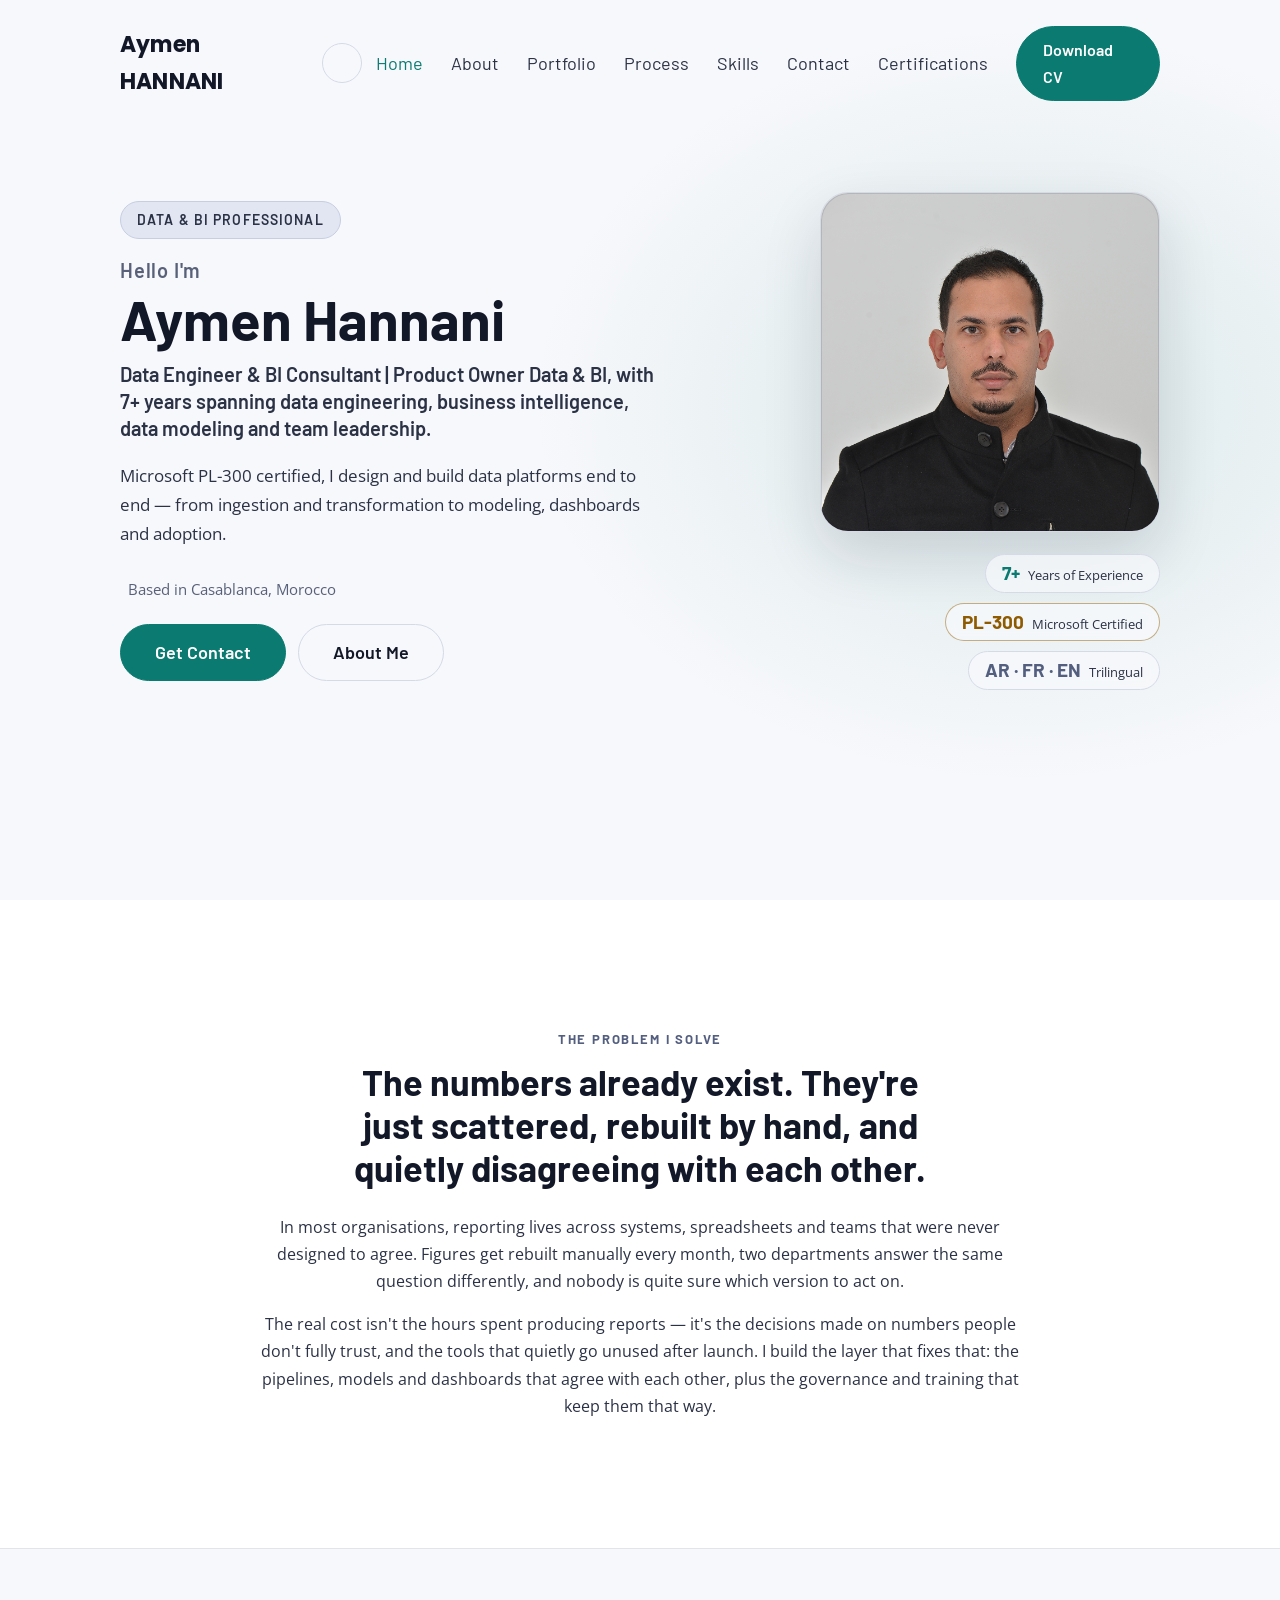
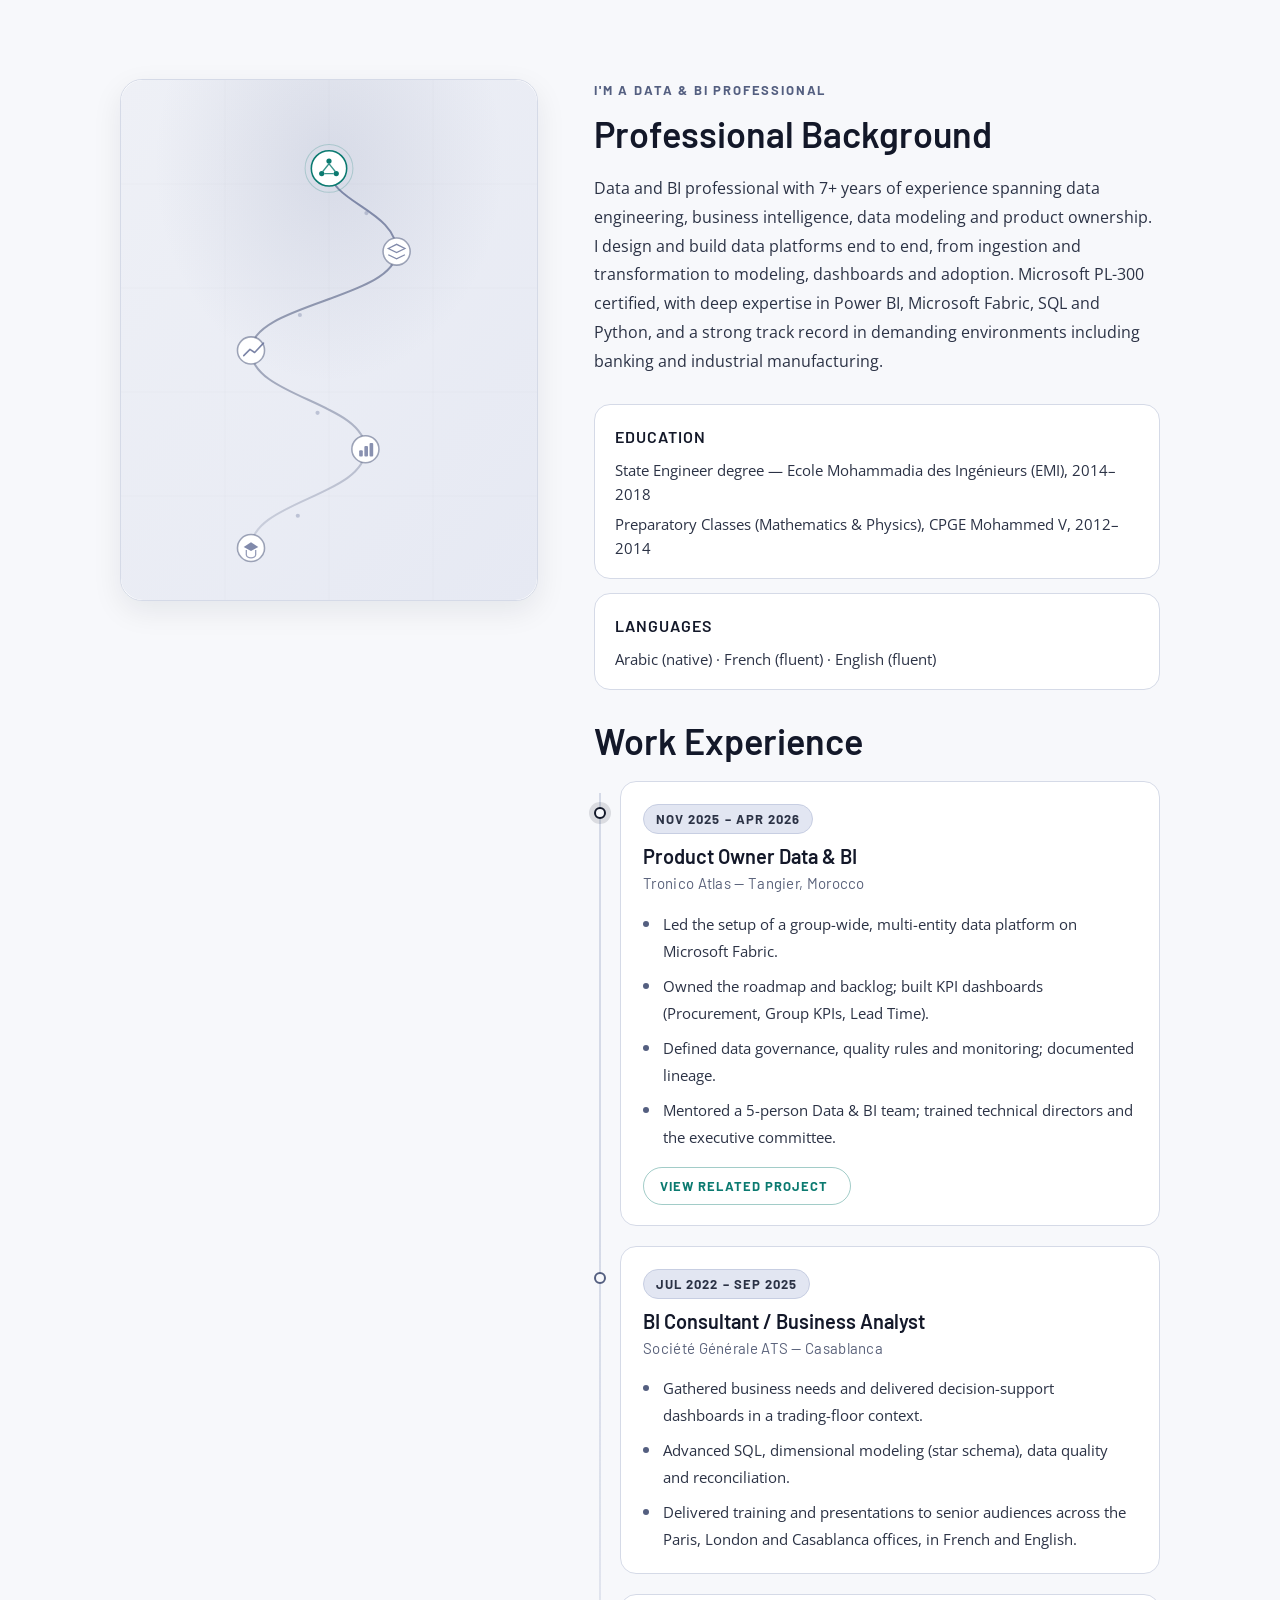
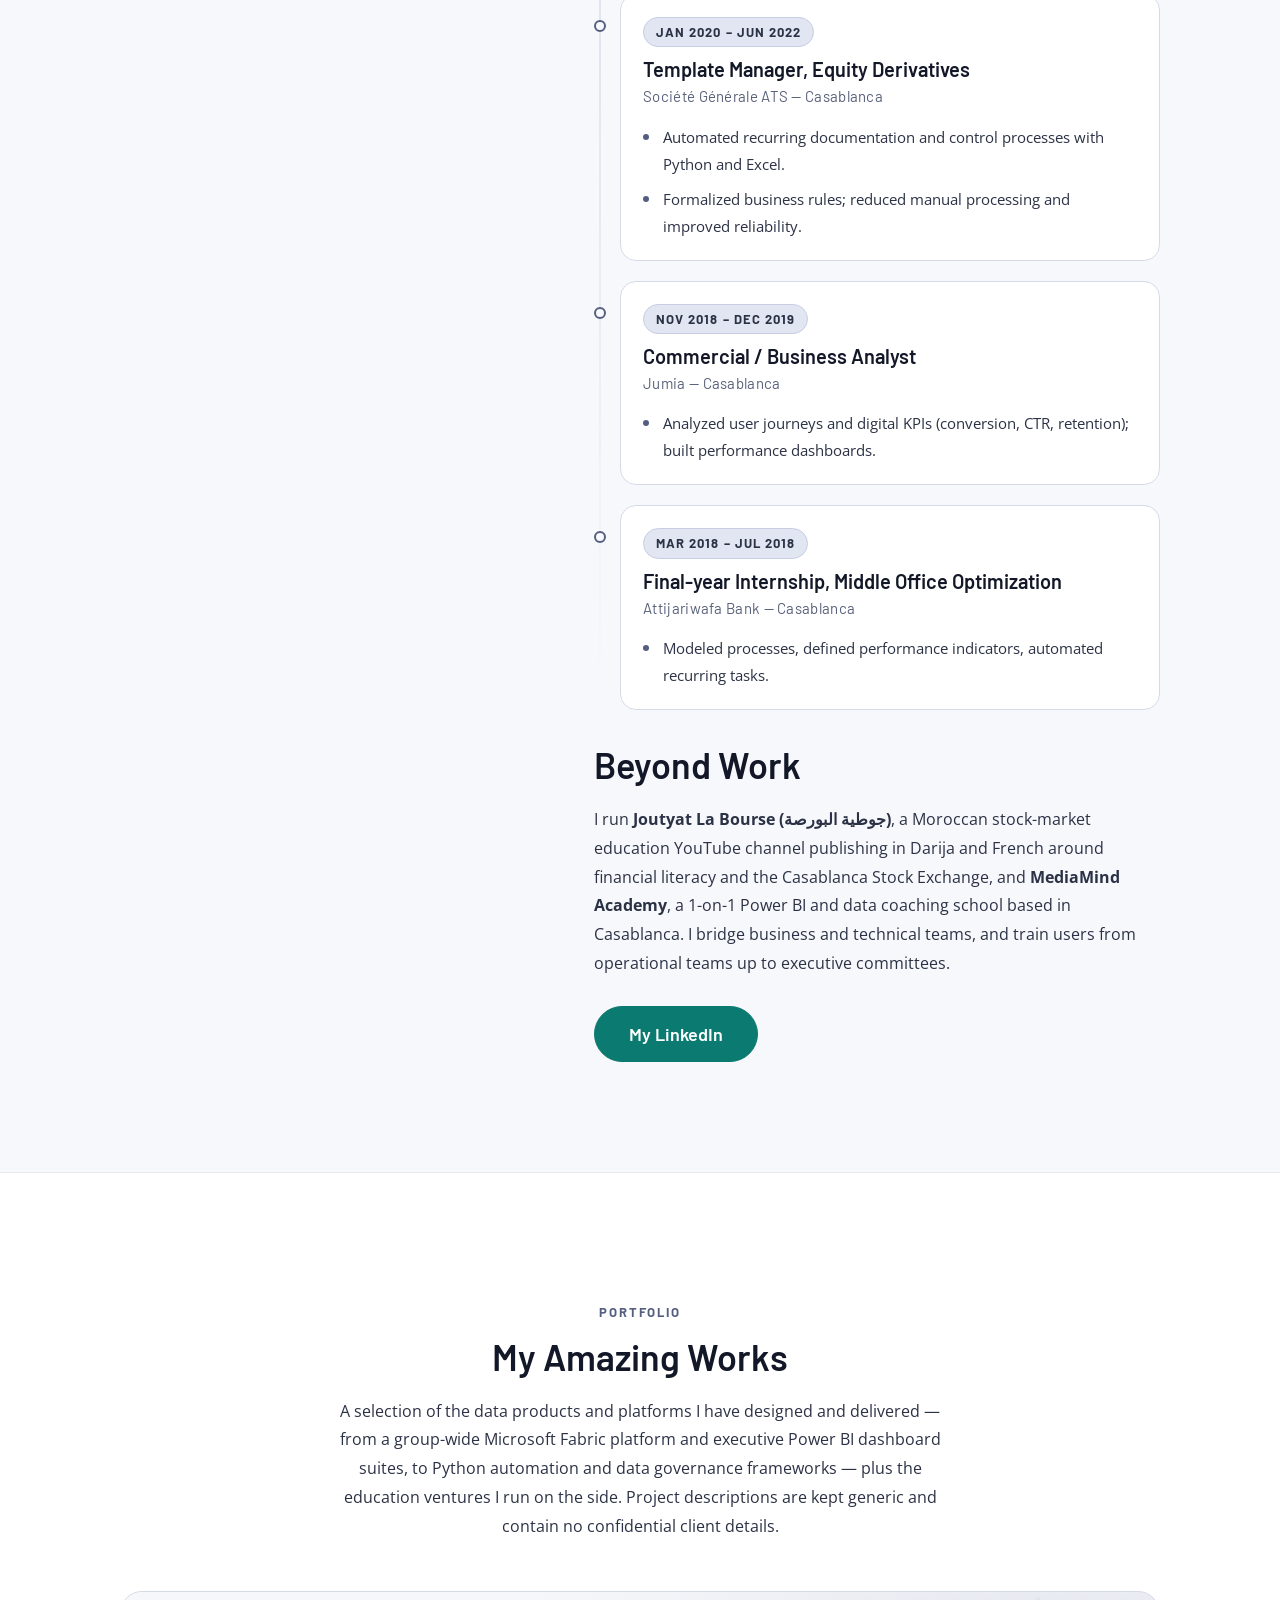
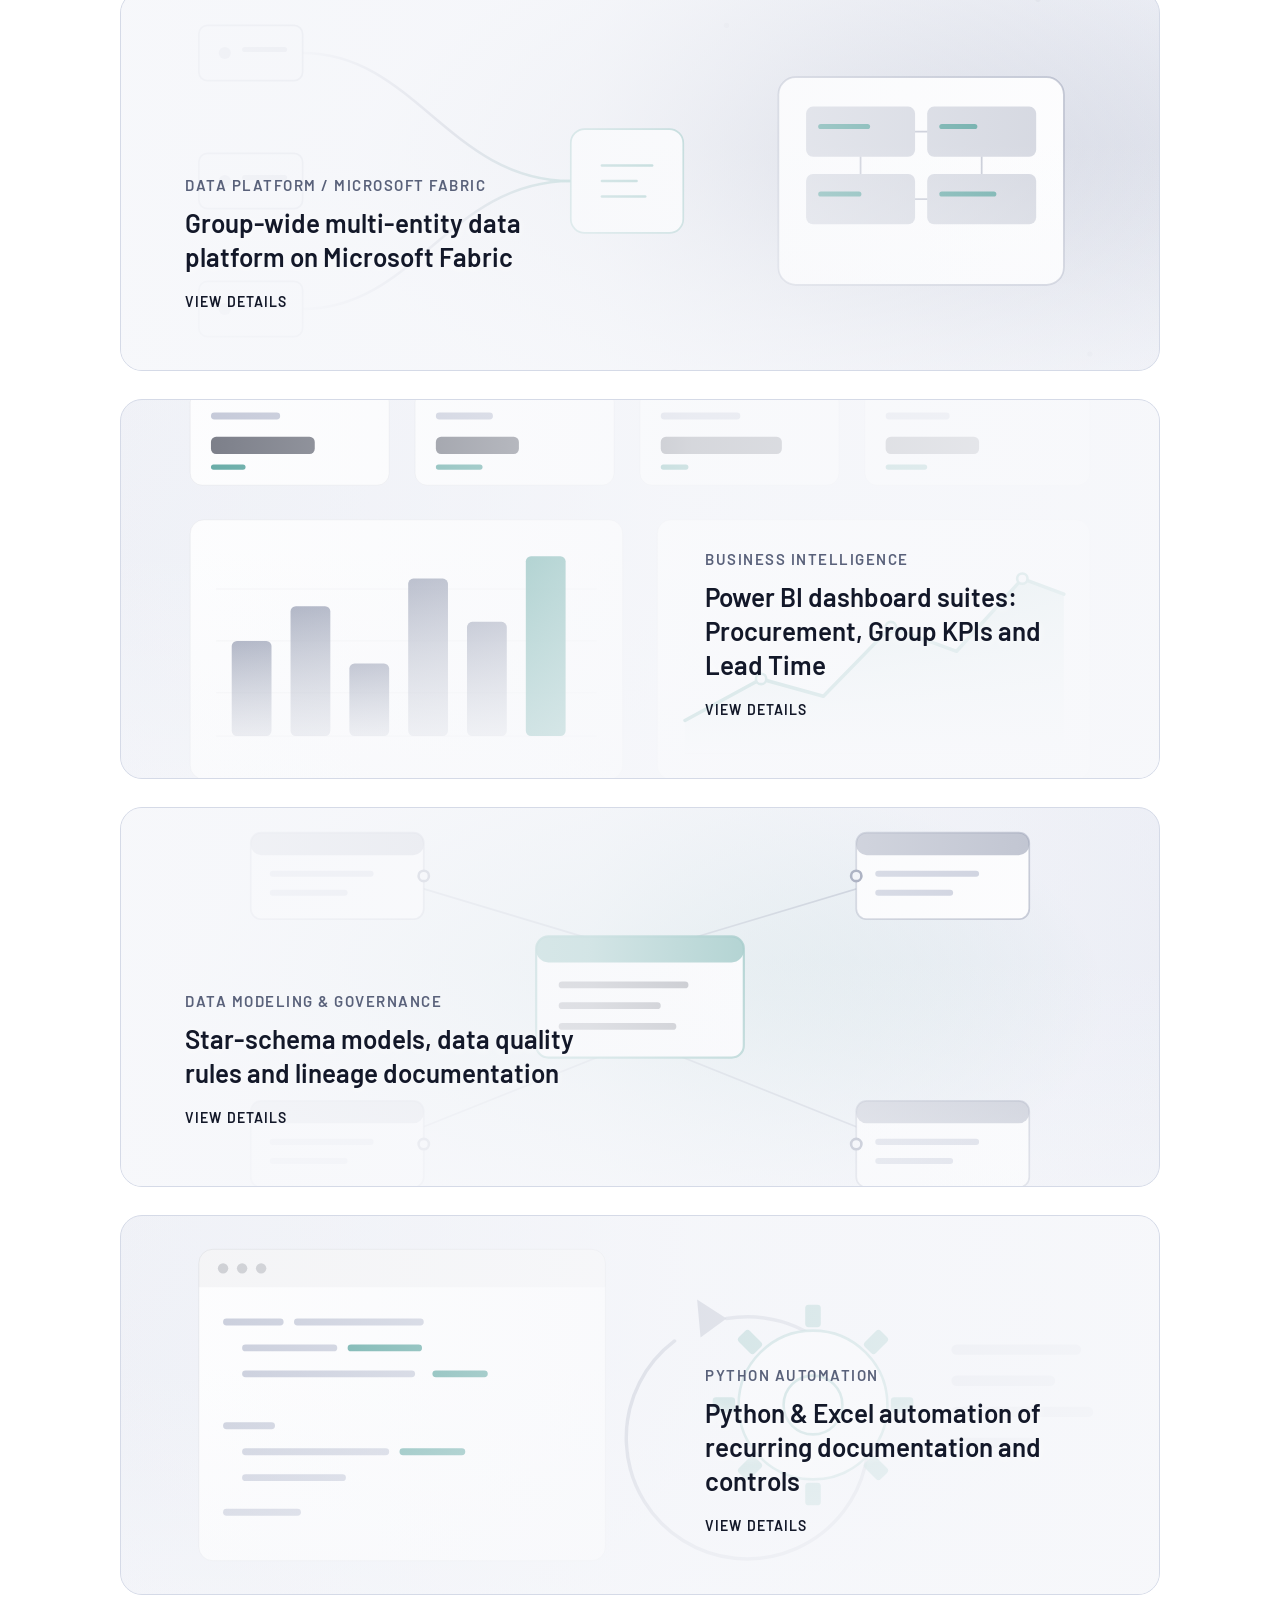
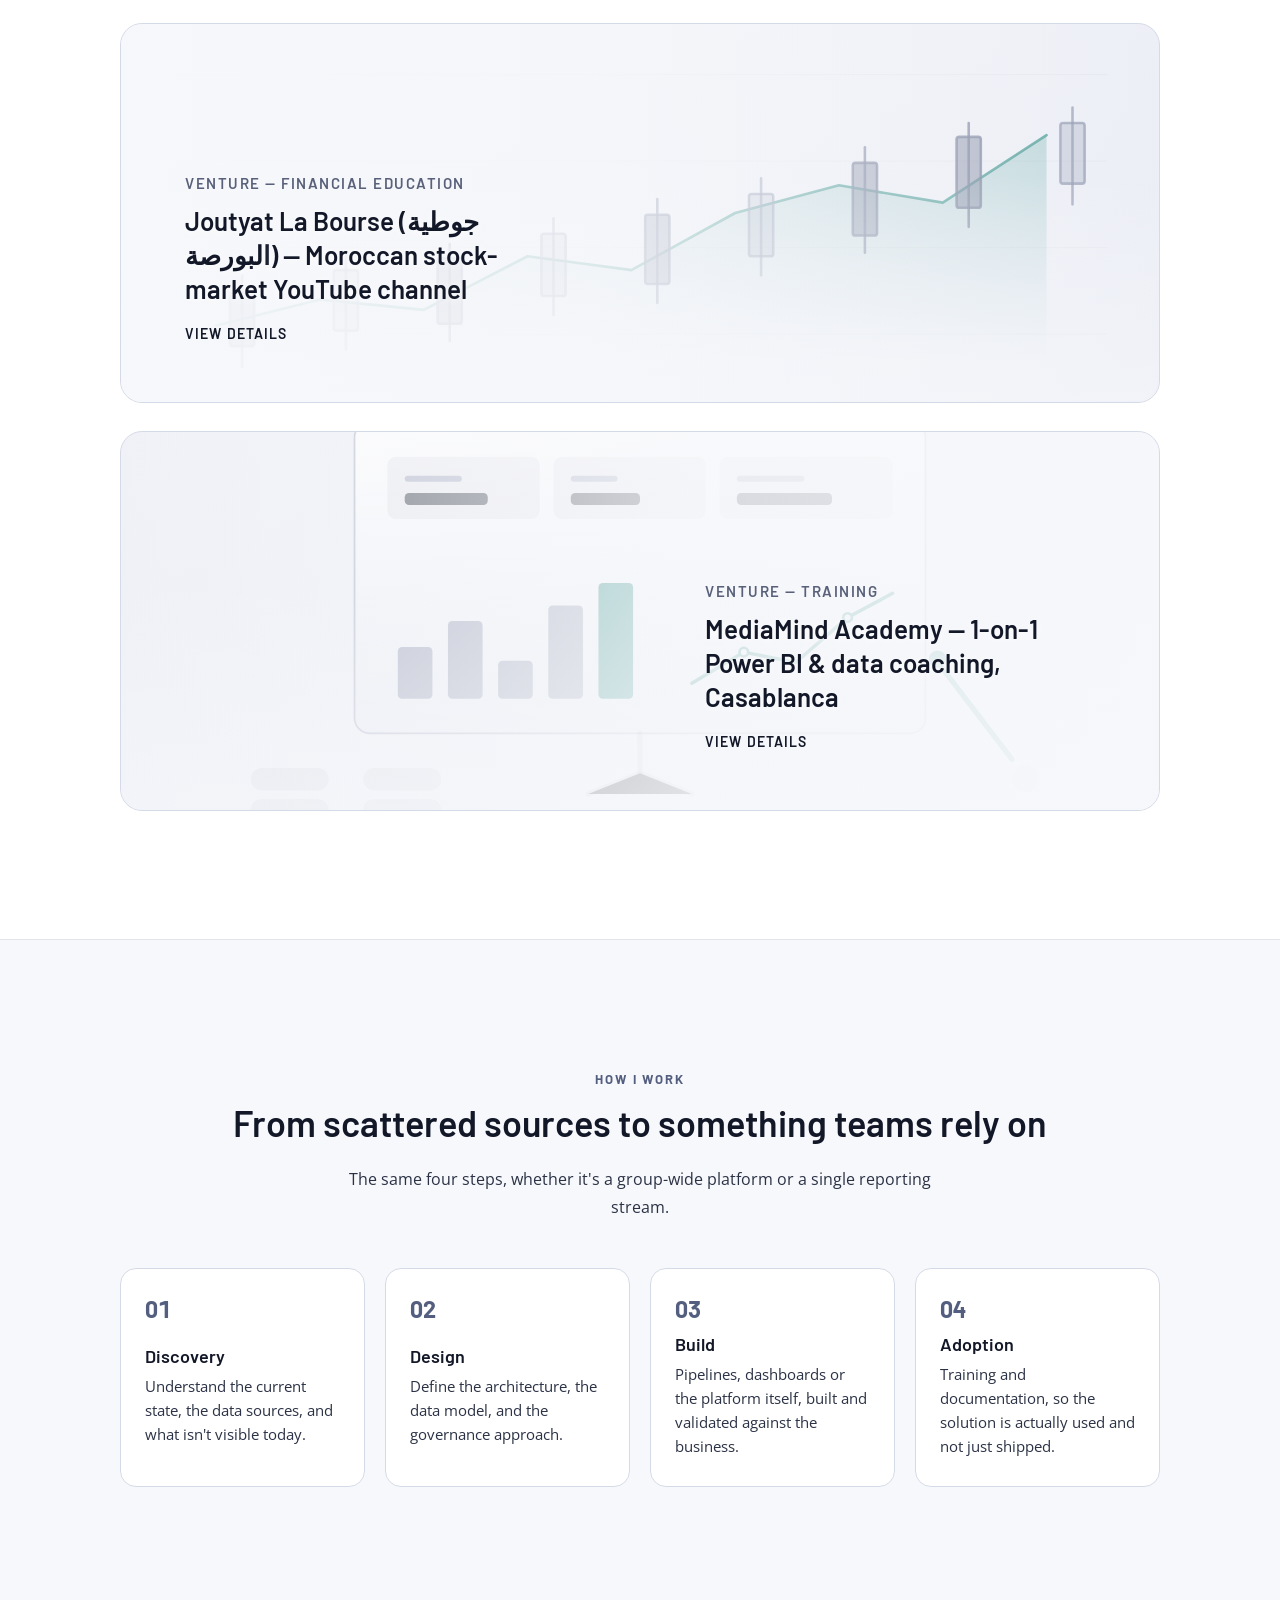
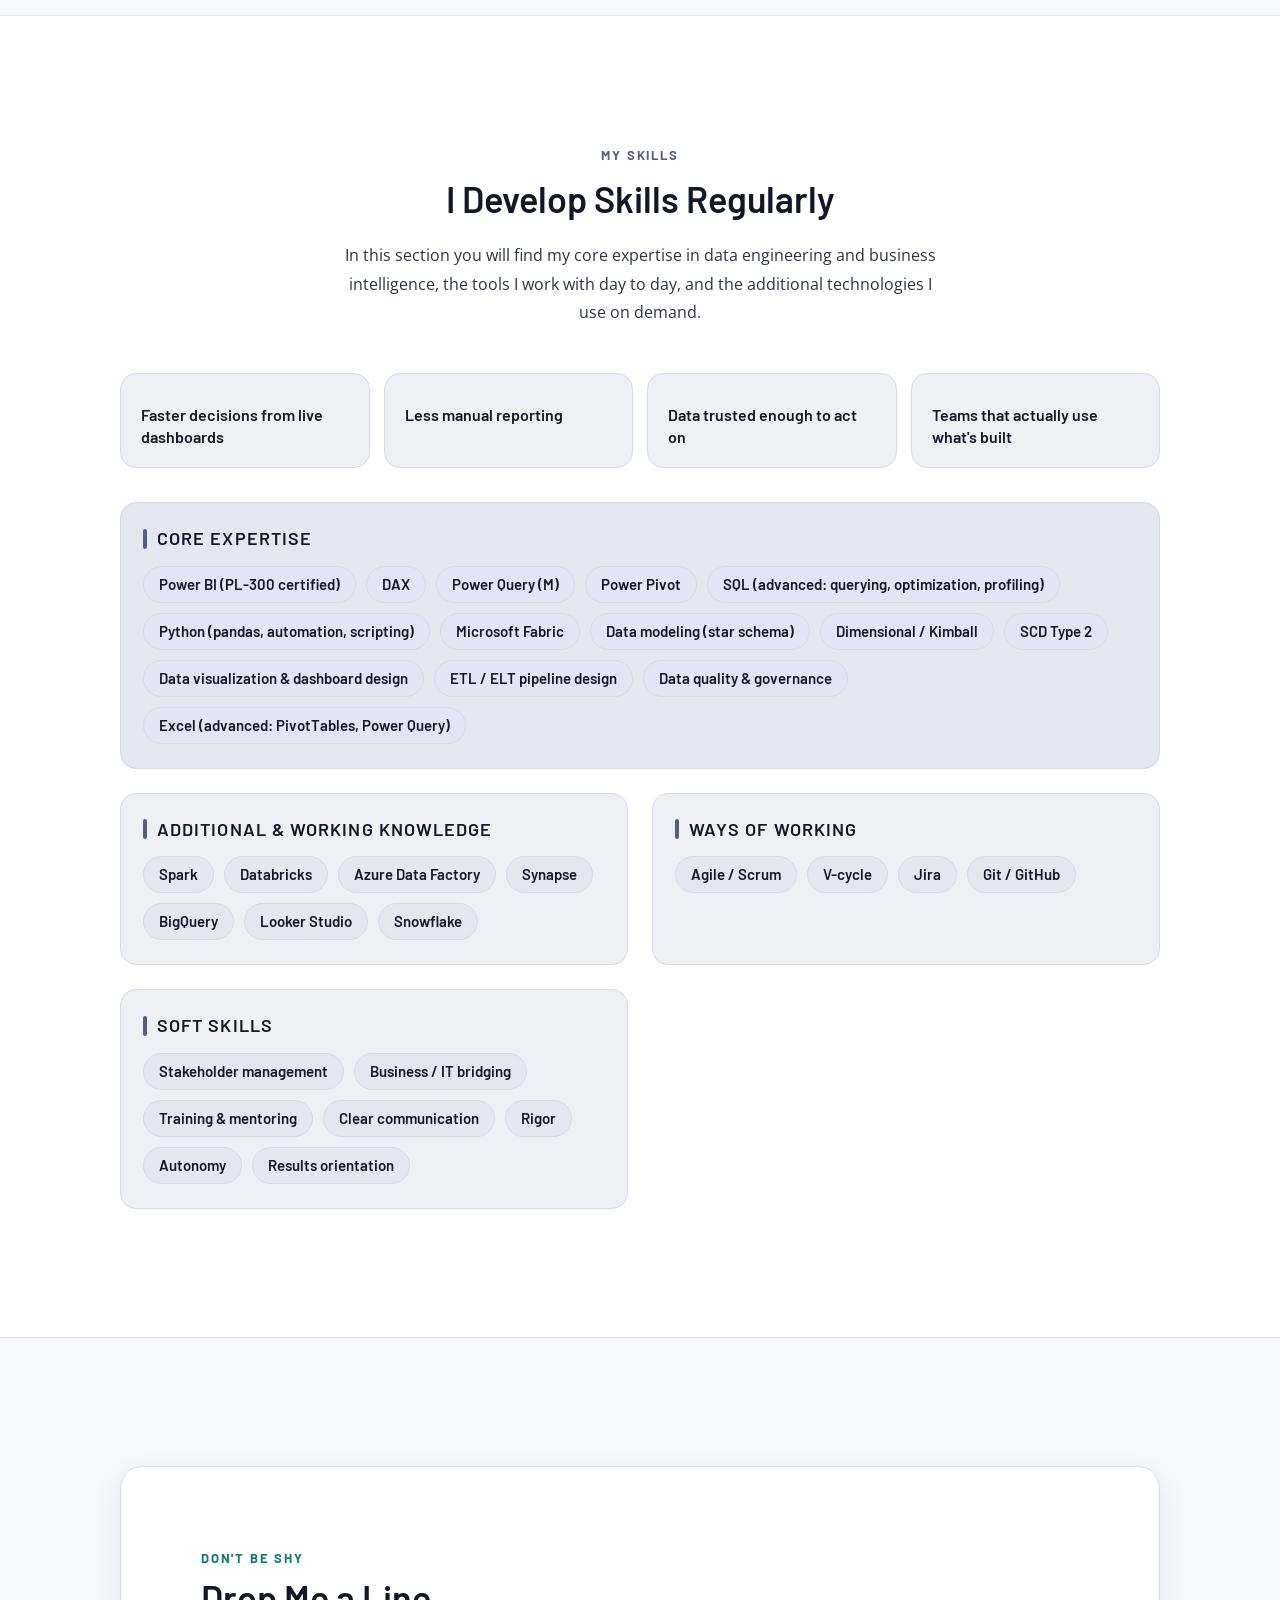
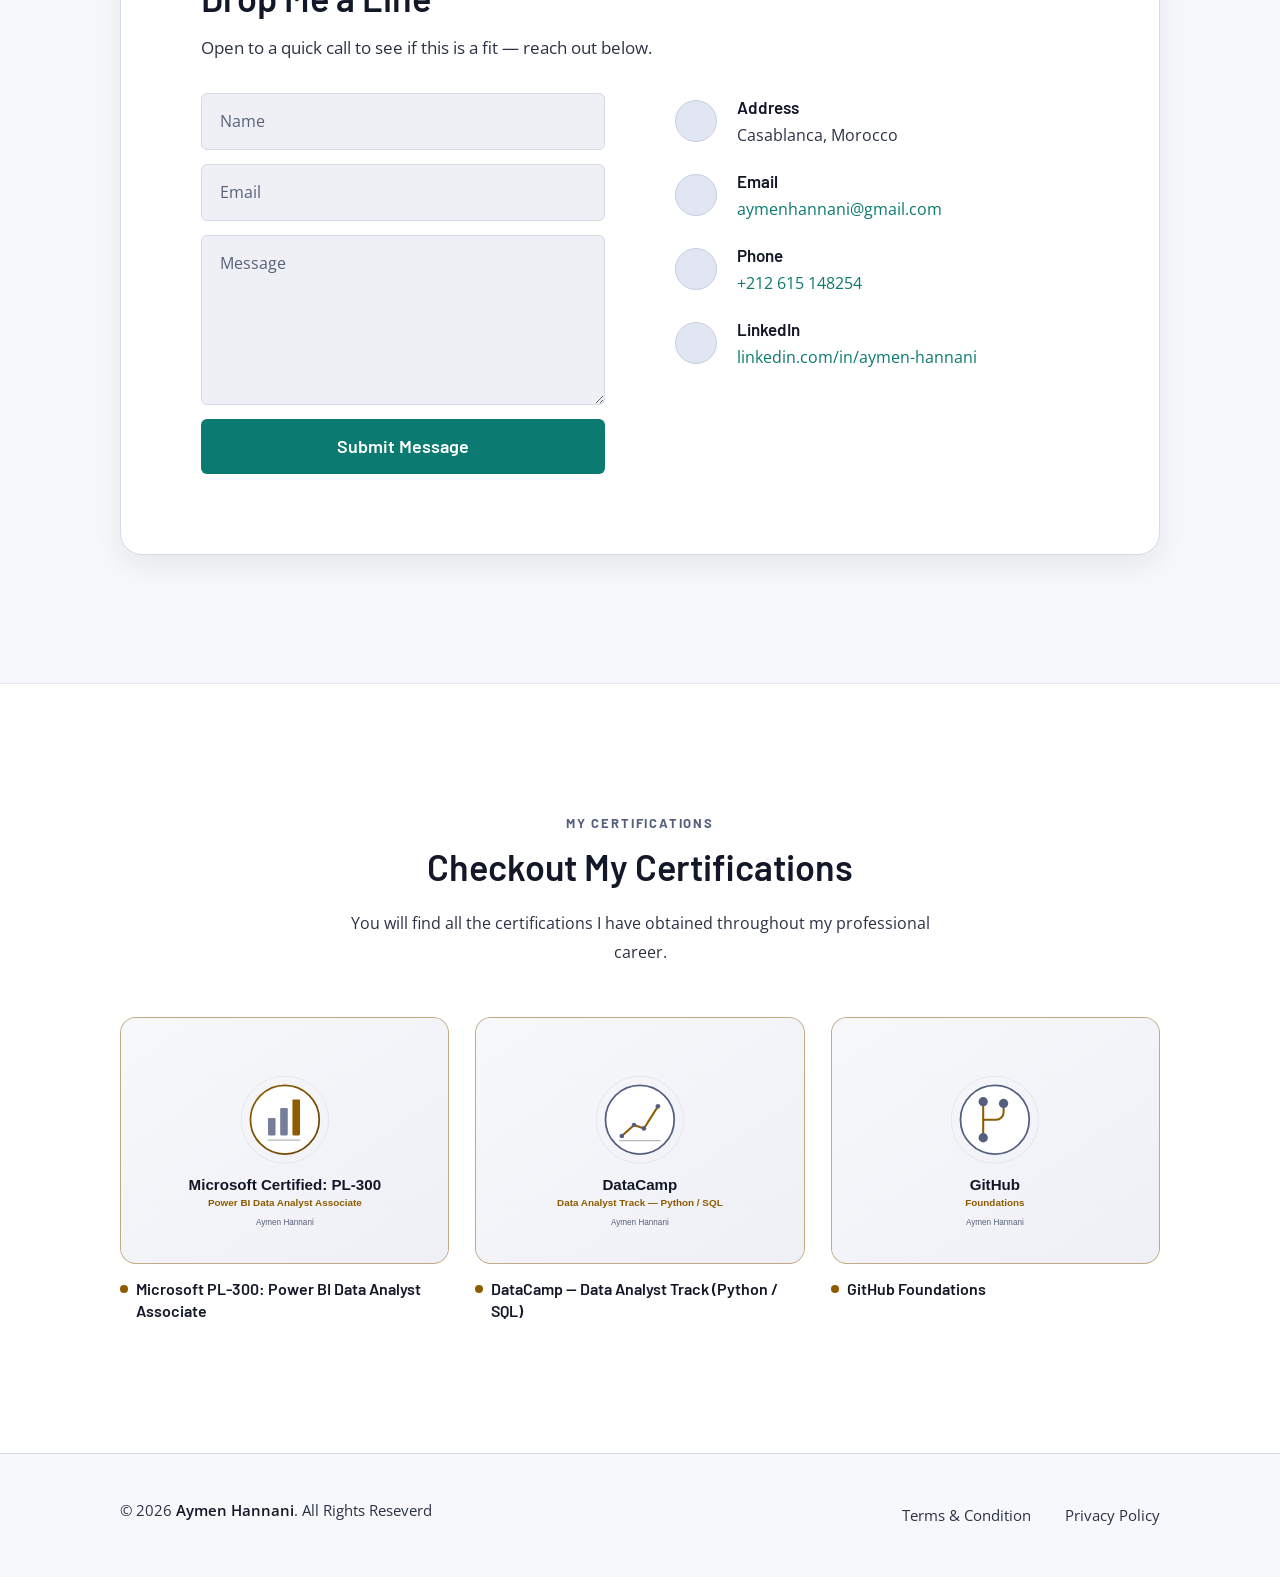
==== commit 8664b843: "Work experience section" ====
--- a/index.html
+++ b/index.html
@@ -325,7 +325,13 @@
 
             <ol class="timeline">
 
-              <li class="timeline-item">
+              <!--
+                data-related-projects: space-separated <template> ids of the portfolio
+                projects delivered during this role. One id opens that project's detail
+                dialog directly; two or more open a short picker first. Roles without
+                the attribute stay non-interactive.
+              -->
+              <li class="timeline-item" data-related-projects="detail-fabric-platform">
                 <div class="timeline-card">
                   <p class="timeline-date">Nov 2025 – Apr 2026</p>
                   <h3 class="h3 timeline-role">Product Owner Data &amp; BI</h3>
@@ -337,6 +343,12 @@
                     <li>Mentored a 5-person Data &amp; BI team; trained technical directors and the executive committee.
                     </li>
                   </ul>
+
+                  <button type="button" class="timeline-link" data-related-trigger
+                    aria-label="View related project: Group-wide multi-entity data platform on Microsoft Fabric">
+                    <span>View related project</span>
+                    <ion-icon name="arrow-forward" aria-hidden="true"></ion-icon>
+                  </button>
                 </div>
               </li>
 
@@ -965,19 +977,25 @@
         <ion-icon name="close-outline"></ion-icon>
       </button>
 
-      <figure class="modal-art">
+      <figure class="modal-art" data-modal-art-figure>
         <img src="" alt="" data-modal-art width="1200" height="600">
       </figure>
 
       <div class="modal-body">
 
+        <!-- only shown when the dialog was reached through a role's project picker -->
+        <button type="button" class="modal-back" data-modal-back hidden>
+          <ion-icon name="arrow-back" aria-hidden="true"></ion-icon>
+          <span>Back to related projects</span>
+        </button>
+
         <p class="modal-tag" data-modal-tag></p>
 
         <h3 class="h3 modal-title" id="modal-title" data-modal-title></h3>
 
         <div data-modal-detail></div>
 
-        <a href="#contact" class="btn btn-primary blue" data-modal-contact>Get in touch about this</a>
+        <a href="#contact" class="btn btn-primary blue" data-modal-contact>Get in touch about this project</a>
 
       </div>
 
@@ -992,23 +1010,427 @@
     - Nothing else needs to change — the dialog reads these templates by id.
   -->
 
+  <!--
+    - CASE STUDY — fabric-platform
+    - Copy and the 3 diagrams come from the supplied reference page, restyled onto
+    - the site's own tokens. Diagram fills use the scoped --dia-* palette so both
+    - themes render legibly. No figures added, no copy rewritten.
+  -->
   <template id="detail-fabric-platform">
-    <p class="modal-lede"><span class="modal-placeholder">[PROJECT_DETAIL: fabric-platform — description, 2-4
-        sentences]</span></p>
-    <dl class="modal-meta">
-      <div>
-        <dt>Role</dt>
-        <dd><span class="modal-placeholder">[PROJECT_DETAIL: fabric-platform — role]</span></dd>
-      </div>
-      <div>
-        <dt>Tools</dt>
-        <dd><span class="modal-placeholder">[PROJECT_DETAIL: fabric-platform — tools]</span></dd>
-      </div>
-      <div>
-        <dt>Outcome</dt>
-        <dd><span class="modal-placeholder">[PROJECT_DETAIL: fabric-platform — outcome]</span></dd>
-      </div>
-    </dl>
+
+    <p class="cs-eyebrow">Tronico · Agôn Electronics group</p>
+
+    <p class="cs-role-line">
+      <b>Product Owner, Data &amp; BI</b>
+      <span class="cs-dot"></span>Central Data/BI cell
+      <span class="cs-dot"></span>Industrial electronics group
+    </p>
+
+    <p class="cs-lead">
+      One governed platform that gives each company in the group its own operational
+      performance view — and the executive committee a single consolidated one. Built on a
+      medallion architecture across Microsoft Fabric, replacing a landscape of scattered
+      ERP exports, Qlik files and hand-built Excel with a trusted single source of truth.
+    </p>
+
+    <ul class="cs-chips">
+      <li>Microsoft Fabric</li>
+      <li>Medallion · Bronze / Silver / Gold</li>
+      <li>Multi-entity consolidation</li>
+      <li>Power BI · Direct Lake</li>
+      <li>Data Factory pipelines</li>
+    </ul>
+
+
+    <!-- ── The challenge ─────────────────────────────────────────── -->
+    <section class="cs-section">
+      <p class="cs-h2">The challenge</p>
+      <h4 class="cs-h3">A group that scaled faster than its reporting could</h4>
+      <p class="cs-text">
+        The group runs several industrial electronics companies, each piloting production,
+        supply chain and finance on its own stack. Performance figures were rebuilt by hand
+        every month from a patchwork of systems that were never designed to agree — so there
+        was no reliable consolidated view for the group, and every entity answered the same
+        question a slightly different way.
+      </p>
+
+      <ul class="cs-sources">
+        <li>4D ERP / GPAO</li>
+        <li>Qlik / QVD exports</li>
+        <li>CSV over SFTP</li>
+        <li>Business Excel</li>
+        <li>Sage / finance</li>
+        <li>Machine exports</li>
+      </ul>
+
+      <figure class="cs-figure">
+        <span class="cs-scrollhint">↔ Scroll the diagram horizontally</span>
+        <div class="cs-diagram">
+          <svg viewBox="0 0 1000 320" role="img" aria-labelledby="fp-blind-t">
+            <title id="fp-blind-t">The blind spot: each entity rebuilt its figures by hand with no reliable group view</title>
+            <defs>
+              <marker id="fp-ahA" viewBox="0 0 10 10" refX="8" refY="5" markerWidth="7" markerHeight="7" orient="auto-start-reverse">
+                <path d="M2 1L8 5L2 9" fill="none" stroke="var(--dia-struct)" stroke-width="1.6" stroke-linecap="round" stroke-linejoin="round"/>
+              </marker>
+            </defs>
+            <rect x="250" y="24" width="500" height="60" rx="12" fill="var(--dia-struct-bg)" stroke="var(--dia-struct-line)" stroke-dasharray="5 5"/>
+            <text x="500" y="50" fill="var(--dia-text-muted)" font-size="14" font-weight="700" text-anchor="middle">Group view — rebuilt by hand, weeks late</text>
+            <text x="500" y="70" fill="var(--dia-alert)" font-size="12.5" text-anchor="middle">the same question, three different answers</text>
+
+            <line x1="180" y1="166" x2="300" y2="86" stroke="var(--dia-text-dim)" stroke-width="1.4" stroke-dasharray="4 5" opacity=".5"/>
+            <line x1="500" y1="166" x2="500" y2="86" stroke="var(--dia-text-dim)" stroke-width="1.4" stroke-dasharray="4 5" opacity=".5"/>
+            <line x1="820" y1="166" x2="700" y2="86" stroke="var(--dia-text-dim)" stroke-width="1.4" stroke-dasharray="4 5" opacity=".5"/>
+            <text x="238" y="130" fill="var(--dia-alert)" font-size="15" text-anchor="middle">✕</text>
+            <text x="500" y="130" fill="var(--dia-alert)" font-size="15" text-anchor="middle">✕</text>
+            <text x="762" y="130" fill="var(--dia-alert)" font-size="15" text-anchor="middle">✕</text>
+
+            <g>
+              <rect x="40" y="170" width="280" height="120" rx="12" fill="var(--dia-node-bg)" stroke="var(--dia-border)"/>
+              <text x="60" y="196" fill="var(--dia-text)" font-size="14" font-weight="700">Entity A</text>
+              <rect x="360" y="170" width="280" height="120" rx="12" fill="var(--dia-node-bg)" stroke="var(--dia-border)"/>
+              <text x="380" y="196" fill="var(--dia-text)" font-size="14" font-weight="700">Entity B</text>
+              <rect x="680" y="170" width="280" height="120" rx="12" fill="var(--dia-node-bg)" stroke="var(--dia-border)"/>
+              <text x="700" y="196" fill="var(--dia-text)" font-size="14" font-weight="700">Entity C</text>
+            </g>
+
+            <g class="cs-mono" font-size="11">
+              <rect x="60"  y="208" width="76" height="26" rx="6" fill="var(--dia-chip-bg)" stroke="var(--dia-border)"/><text x="98"  y="225" fill="var(--dia-text-muted)" text-anchor="middle">ERP</text>
+              <rect x="142" y="208" width="76" height="26" rx="6" fill="var(--dia-chip-bg)" stroke="var(--dia-border)"/><text x="180" y="225" fill="var(--dia-text-muted)" text-anchor="middle">Qlik</text>
+              <rect x="224" y="208" width="76" height="26" rx="6" fill="var(--dia-chip-bg)" stroke="var(--dia-border)"/><text x="262" y="225" fill="var(--dia-text-muted)" text-anchor="middle">Excel</text>
+              <rect x="380" y="208" width="76" height="26" rx="6" fill="var(--dia-chip-bg)" stroke="var(--dia-border)"/><text x="418" y="225" fill="var(--dia-text-muted)" text-anchor="middle">4D</text>
+              <rect x="462" y="208" width="76" height="26" rx="6" fill="var(--dia-chip-bg)" stroke="var(--dia-border)"/><text x="500" y="225" fill="var(--dia-text-muted)" text-anchor="middle">SFTP</text>
+              <rect x="544" y="208" width="76" height="26" rx="6" fill="var(--dia-chip-bg)" stroke="var(--dia-border)"/><text x="582" y="225" fill="var(--dia-text-muted)" text-anchor="middle">Sage</text>
+              <rect x="700" y="208" width="76" height="26" rx="6" fill="var(--dia-chip-bg)" stroke="var(--dia-border)"/><text x="738" y="225" fill="var(--dia-text-muted)" text-anchor="middle">QVD</text>
+              <rect x="782" y="208" width="76" height="26" rx="6" fill="var(--dia-chip-bg)" stroke="var(--dia-border)"/><text x="820" y="225" fill="var(--dia-text-muted)" text-anchor="middle">CSV</text>
+              <rect x="864" y="208" width="76" height="26" rx="6" fill="var(--dia-chip-bg)" stroke="var(--dia-border)"/><text x="902" y="225" fill="var(--dia-text-muted)" text-anchor="middle">Excel</text>
+            </g>
+
+            <g stroke="var(--dia-struct)" stroke-width="1.4">
+              <line x1="98"  y1="236" x2="98"  y2="250" marker-end="url(#fp-ahA)"/><line x1="180" y1="236" x2="180" y2="250" marker-end="url(#fp-ahA)"/><line x1="262" y1="236" x2="262" y2="250" marker-end="url(#fp-ahA)"/>
+              <line x1="418" y1="236" x2="418" y2="250" marker-end="url(#fp-ahA)"/><line x1="500" y1="236" x2="500" y2="250" marker-end="url(#fp-ahA)"/><line x1="582" y1="236" x2="582" y2="250" marker-end="url(#fp-ahA)"/>
+              <line x1="738" y1="236" x2="738" y2="250" marker-end="url(#fp-ahA)"/><line x1="820" y1="236" x2="820" y2="250" marker-end="url(#fp-ahA)"/><line x1="902" y1="236" x2="902" y2="250" marker-end="url(#fp-ahA)"/>
+            </g>
+
+            <g>
+              <rect x="60"  y="252" width="240" height="24" rx="6" fill="var(--dia-alert-bg)" stroke="var(--dia-alert-line)"/><text x="180" y="269" fill="var(--dia-alert-soft)" font-size="11.5" text-anchor="middle">manual rebuild in Excel</text>
+              <rect x="380" y="252" width="240" height="24" rx="6" fill="var(--dia-alert-bg)" stroke="var(--dia-alert-line)"/><text x="500" y="269" fill="var(--dia-alert-soft)" font-size="11.5" text-anchor="middle">manual rebuild in Excel</text>
+              <rect x="700" y="252" width="240" height="24" rx="6" fill="var(--dia-alert-bg)" stroke="var(--dia-alert-line)"/><text x="820" y="269" fill="var(--dia-alert-soft)" font-size="11.5" text-anchor="middle">manual rebuild in Excel</text>
+            </g>
+          </svg>
+        </div>
+        <figcaption class="cs-figcaption">
+          Before: no single source of truth — each entity siloed, figures rebuilt by hand, the
+          group view arriving weeks late and disagreeing with itself.
+        </figcaption>
+      </figure>
+    </section>
+
+
+    <!-- ── The architecture ──────────────────────────────────────── -->
+    <section class="cs-section">
+      <p class="cs-h2">The architecture</p>
+      <h4 class="cs-h3">One medallion flow per entity, consolidated for the group</h4>
+      <p class="cs-text">
+        Every entity follows the same pattern — raw data lands in a Bronze lakehouse, is
+        cleaned and quality-checked in Silver, then exposed in an entity-isolated Gold
+        warehouse. A group consolidation layer references each entity's Gold through
+        shortcuts, harmonises the keys and referentials, and materialises consolidated tables
+        for executive and finance reporting. Data and BI workspaces are kept separate so
+        consumers never touch the raw layers.
+      </p>
+
+      <figure class="cs-figure">
+        <span class="cs-scrollhint">↔ Scroll the diagram horizontally</span>
+        <div class="cs-diagram">
+          <svg viewBox="0 0 1000 560" role="img" aria-labelledby="fp-arch-title fp-arch-desc">
+            <title id="fp-arch-title">Multi-entity medallion architecture on Microsoft Fabric</title>
+            <desc id="fp-arch-desc">Per-entity Bronze, Silver and Gold layers feeding a group consolidation layer and executive BI.</desc>
+            <defs>
+              <marker id="fp-ah" viewBox="0 0 10 10" refX="8" refY="5" markerWidth="7" markerHeight="7" orient="auto-start-reverse">
+                <path d="M2 1L8 5L2 9" fill="none" stroke="var(--dia-struct)" stroke-width="1.6" stroke-linecap="round" stroke-linejoin="round"/>
+              </marker>
+              <marker id="fp-ah-teal" viewBox="0 0 10 10" refX="8" refY="5" markerWidth="7" markerHeight="7" orient="auto-start-reverse">
+                <path d="M2 1L8 5L2 9" fill="none" stroke="var(--dia-flow)" stroke-width="1.6" stroke-linecap="round" stroke-linejoin="round"/>
+              </marker>
+            </defs>
+
+            <!-- SOURCES -->
+            <text x="40" y="34" fill="var(--dia-text-dim)" font-size="12" font-weight="700" letter-spacing="1.5">SOURCES</text>
+            <g class="cs-mono" font-size="12">
+              <rect x="40" y="46" width="150" height="30" rx="7" fill="var(--dia-chip-bg)" stroke="var(--dia-border)"/>
+              <text x="115" y="65" fill="var(--dia-text-muted)" text-anchor="middle">4D ERP / GPAO</text>
+              <rect x="40" y="86" width="150" height="30" rx="7" fill="var(--dia-chip-bg)" stroke="var(--dia-border)"/>
+              <text x="115" y="105" fill="var(--dia-text-muted)" text-anchor="middle">Qlik / QVD</text>
+              <rect x="40" y="126" width="150" height="30" rx="7" fill="var(--dia-chip-bg)" stroke="var(--dia-border)"/>
+              <text x="115" y="145" fill="var(--dia-text-muted)" text-anchor="middle">CSV / SFTP</text>
+              <rect x="40" y="166" width="150" height="30" rx="7" fill="var(--dia-chip-bg)" stroke="var(--dia-border)"/>
+              <text x="115" y="185" fill="var(--dia-text-muted)" text-anchor="middle">Excel / Sage</text>
+            </g>
+
+            <!-- ENTITY WORKSPACE (representative) -->
+            <rect x="240" y="24" width="470" height="330" rx="16" fill="var(--dia-struct-bg)" stroke="var(--dia-struct-line)" stroke-dasharray="5 5"/>
+            <text x="262" y="50" fill="var(--dia-text-muted)" font-size="13" font-weight="700">DATA workspace — per entity</text>
+            <text x="262" y="68" fill="var(--dia-text-dim)" font-size="11.5">(one flow like this for each company in the group)</text>
+
+            <!-- Bronze -->
+            <rect x="262" y="88" width="426" height="66" rx="12" fill="var(--dia-bronze-bg)" stroke="var(--dia-bronze-line)"/>
+            <text x="282" y="116" fill="var(--dia-bronze)" font-size="15" font-weight="700">Bronze — Lakehouse</text>
+            <text x="282" y="137" fill="var(--dia-bronze-dim)" font-size="12.5">Raw landing · faithful to source · replayable</text>
+
+            <!-- Silver -->
+            <rect x="262" y="166" width="426" height="66" rx="12" fill="var(--dia-silver-bg)" stroke="var(--dia-silver-line)"/>
+            <text x="282" y="194" fill="var(--dia-silver)" font-size="15" font-weight="700">Silver — Lakehouse</text>
+            <text x="282" y="215" fill="var(--dia-silver-dim)" font-size="12.5">Cleaning · standardisation · quality controls</text>
+
+            <!-- Gold -->
+            <rect x="262" y="244" width="426" height="66" rx="12" fill="var(--dia-gold-bg)" stroke="var(--dia-gold-line)"/>
+            <text x="282" y="272" fill="var(--dia-gold)" font-size="15" font-weight="700">Gold — Warehouse</text>
+            <text x="282" y="293" fill="var(--dia-gold-dim)" font-size="12.5">Entity-isolated · consumption-ready boundary</text>
+
+            <line x1="475" y1="154" x2="475" y2="164" stroke="var(--dia-struct)" stroke-width="1.6" marker-end="url(#fp-ah)"/>
+            <line x1="475" y1="232" x2="475" y2="242" stroke="var(--dia-struct)" stroke-width="1.6" marker-end="url(#fp-ah)"/>
+
+            <!-- BI workspace per entity -->
+            <rect x="262" y="320" width="426" height="20" rx="7" fill="var(--dia-flow-bg)" stroke="var(--dia-flow-line)"/>
+            <text x="475" y="334" fill="var(--dia-flow-soft)" font-size="11.5" font-weight="600" text-anchor="middle">Separate BI workspace · Power BI semantic model (Direct Lake)</text>
+
+            <!-- sources -> bronze -->
+            <line x1="190" y1="121" x2="258" y2="121" stroke="var(--dia-struct)" stroke-width="1.6" marker-end="url(#fp-ah)"/>
+            <text x="205" y="112" fill="var(--dia-text-dim)" font-size="11">ingest</text>
+
+            <!-- GROUP CONSOLIDATION -->
+            <rect x="240" y="392" width="720" height="150" rx="16" fill="var(--dia-flow-bg)" stroke="var(--dia-flow-line)"/>
+            <text x="262" y="418" fill="var(--dia-flow-soft)" font-size="13" font-weight="700">GROUP domain — consolidation</text>
+
+            <rect x="262" y="436" width="300" height="86" rx="12" fill="var(--dia-chip-bg)" stroke="var(--dia-border-strong)"/>
+            <text x="282" y="463" fill="var(--dia-text)" font-size="14.5" font-weight="700">Consolidation Lakehouse</text>
+            <text x="282" y="484" fill="var(--dia-text-muted)" font-size="12.5">Shortcuts into each entity's Gold</text>
+            <text x="282" y="503" fill="var(--dia-text-muted)" font-size="12.5">Entity keys · referential alignment</text>
+
+            <rect x="600" y="436" width="336" height="86" rx="12" fill="var(--dia-gold-bg)" stroke="var(--dia-gold-line)"/>
+            <text x="620" y="463" fill="var(--dia-gold)" font-size="14.5" font-weight="700">Group Warehouse</text>
+            <text x="620" y="484" fill="var(--dia-gold-dim)" font-size="12.5">Materialised, consolidated tables</text>
+            <text x="620" y="503" fill="var(--dia-gold-dim)" font-size="12.5">Executive &amp; finance pilotage</text>
+
+            <line x1="562" y1="479" x2="596" y2="479" stroke="var(--dia-struct)" stroke-width="1.6" marker-end="url(#fp-ah)"/>
+
+            <!-- entity Gold -> consolidation (shortcut) -->
+            <path d="M475 310 L475 366 L412 366 L412 432" fill="none" stroke="var(--dia-flow)" stroke-width="1.8" stroke-dasharray="4 4" marker-end="url(#fp-ah-teal)"/>
+            <text x="486" y="352" fill="var(--dia-flow-soft)" font-size="11">shortcut (logical reference)</text>
+
+            <!-- group warehouse -> exec BI -->
+            <rect x="760" y="356" width="176" height="24" rx="7" fill="var(--dia-flow-bg)" stroke="var(--dia-flow-line)"/>
+            <text x="848" y="372" fill="var(--dia-flow-soft)" font-size="11" font-weight="600" text-anchor="middle">Group BI · direction reports</text>
+            <line x1="848" y1="434" x2="848" y2="382" stroke="var(--dia-struct)" stroke-width="1.6" marker-end="url(#fp-ah)"/>
+          </svg>
+        </div>
+        <figcaption class="cs-figcaption">
+          Orchestrated end-to-end by Fabric Data Factory pipelines · isolation by Fabric
+          domains, one per entity plus a group domain.
+        </figcaption>
+      </figure>
+    </section>
+
+
+    <!-- ── What it delivers ──────────────────────────────────────── -->
+    <section class="cs-section">
+      <p class="cs-h2">What it delivers</p>
+      <h4 class="cs-h3">KPIs across four business domains</h4>
+      <p class="cs-text">
+        Each domain was rolled out in priority order, starting with production — where the
+        data was best understood — and extending outward across the group's operational and
+        financial performance.
+      </p>
+
+      <div class="cs-kpis">
+        <div class="cs-kpi">
+          <h4><span class="cs-num">1</span> Production</h4>
+          <ul>
+            <li>OEE / TRG</li>
+            <li>Yield &amp; efficiency</li>
+            <li>Lead time (POC)</li>
+            <li>Work-in-progress flow</li>
+          </ul>
+        </div>
+        <div class="cs-kpi">
+          <h4><span class="cs-num">2</span> Supply chain</h4>
+          <ul>
+            <li>On-time delivery (client)</li>
+            <li>Supplier OTD / OQD</li>
+            <li>Backorders</li>
+            <li>Plan adherence · stock</li>
+          </ul>
+        </div>
+        <div class="cs-kpi">
+          <h4><span class="cs-num">3</span> Quality</h4>
+          <ul>
+            <li>Internal non-quality</li>
+            <li>Client non-quality</li>
+            <li>Supplier quality (AQF)</li>
+            <li>Defect tracking</li>
+          </ul>
+        </div>
+        <div class="cs-kpi">
+          <h4><span class="cs-num">4</span> Finance</h4>
+          <ul>
+            <li>Margin</li>
+            <li>Revenue (CAH)</li>
+            <li>Direct/indirect labour ratio</li>
+            <li>Consolidated pilotage</li>
+          </ul>
+        </div>
+      </div>
+    </section>
+
+
+    <!-- ── How it was delivered ──────────────────────────────────── -->
+    <section class="cs-section">
+      <p class="cs-h2">How it was delivered</p>
+      <h4 class="cs-h3">Progressive — from proof of value to industrialised platform</h4>
+      <p class="cs-text">
+        With a small central team and a genuinely complex source landscape, the platform was
+        built in deliberate phases rather than all at once: prove the value, stabilise the
+        data, industrialise the platform, then extend the business KPIs.
+      </p>
+
+      <div class="cs-phases">
+        <div class="cs-phase">
+          <span class="cs-step">1</span>
+          <span class="cs-when">Q4 2025</span>
+          <h4>Proof of concept</h4>
+          <p>Lead-time POC, target Fabric architecture, full inventory of sources.</p>
+        </div>
+        <div class="cs-phase">
+          <span class="cs-step">2</span>
+          <span class="cs-when">Q1 2026</span>
+          <h4>Ingestion stabilised</h4>
+          <p>Standard Bronze ingestion, ERP and file connections, less Excel dependency.</p>
+        </div>
+        <div class="cs-phase">
+          <span class="cs-step">3</span>
+          <span class="cs-when">Q2 2026</span>
+          <h4>Industrialisation</h4>
+          <p>Bronze/Silver/Gold structured, pipelines automated, multi-entity consolidation.</p>
+        </div>
+        <div class="cs-phase">
+          <span class="cs-step">4</span>
+          <span class="cs-when">Q2 2026 · current</span>
+          <h4>KPI extension</h4>
+          <p>Production → supply chain → quality → finance rolling out across entities.</p>
+        </div>
+      </div>
+    </section>
+
+
+    <!-- ── Governance & security ─────────────────────────────────── -->
+    <section class="cs-section">
+      <p class="cs-h2">Governance &amp; security</p>
+      <h4 class="cs-h3">Built to be trusted, not just built</h4>
+
+      <figure class="cs-figure">
+        <span class="cs-scrollhint">↔ Scroll the diagram horizontally</span>
+        <div class="cs-diagram">
+          <svg viewBox="0 0 1000 340" role="img" aria-labelledby="fp-sec-t">
+            <title id="fp-sec-t">Access model: users reach data only through the BI layer, with domain isolation and row and object security</title>
+            <defs>
+              <marker id="fp-ahB" viewBox="0 0 10 10" refX="8" refY="5" markerWidth="7" markerHeight="7" orient="auto-start-reverse">
+                <path d="M2 1L8 5L2 9" fill="none" stroke="var(--dia-flow)" stroke-width="1.6" stroke-linecap="round" stroke-linejoin="round"/>
+              </marker>
+              <marker id="fp-ahBn" viewBox="0 0 10 10" refX="8" refY="5" markerWidth="7" markerHeight="7" orient="auto-start-reverse">
+                <path d="M2 1L8 5L2 9" fill="none" stroke="var(--dia-struct)" stroke-width="1.6" stroke-linecap="round" stroke-linejoin="round"/>
+              </marker>
+            </defs>
+
+            <text x="40" y="58" fill="var(--dia-text-dim)" font-size="12" font-weight="700" letter-spacing="1.5">USERS</text>
+            <g>
+              <rect x="40" y="72" width="190" height="54" rx="10" fill="var(--dia-chip-bg)" stroke="var(--dia-border)"/>
+              <text x="135" y="97" fill="var(--dia-text)" font-size="13.5" font-weight="600" text-anchor="middle">Direction &amp; finance</text>
+              <text x="135" y="115" fill="var(--dia-text-dim)" font-size="11.5" text-anchor="middle">consolidated view</text>
+              <rect x="40" y="140" width="190" height="54" rx="10" fill="var(--dia-chip-bg)" stroke="var(--dia-border)"/>
+              <text x="135" y="165" fill="var(--dia-text)" font-size="13.5" font-weight="600" text-anchor="middle">Entity teams</text>
+              <text x="135" y="183" fill="var(--dia-text-dim)" font-size="11.5" text-anchor="middle">their own scope only</text>
+            </g>
+
+            <rect x="290" y="40" width="670" height="230" rx="16" fill="var(--dia-struct-bg)" stroke="var(--dia-struct-line)" stroke-dasharray="6 5"/>
+            <text x="312" y="64" fill="var(--dia-text-muted)" font-size="12.5" font-weight="700">Fabric domains — isolation per entity + group</text>
+
+            <rect x="320" y="90" width="250" height="150" rx="12" fill="var(--dia-flow-bg)" stroke="var(--dia-flow-line)"/>
+            <text x="445" y="128" fill="var(--dia-flow-soft)" font-size="15" font-weight="700" text-anchor="middle">BI workspaces</text>
+            <text x="445" y="150" fill="var(--dia-text-muted)" font-size="12.5" text-anchor="middle">Power BI apps &amp; reports</text>
+            <rect x="360" y="176" width="170" height="30" rx="8" fill="var(--dia-flow-bg)" stroke="var(--dia-flow-line)"/>
+            <text x="445" y="196" fill="var(--dia-flow-soft)" font-size="12" font-weight="600" text-anchor="middle">RLS / OLS per entity</text>
+
+            <rect x="680" y="90" width="250" height="150" rx="12" fill="var(--dia-gold-bg)" stroke="var(--dia-gold-line)"/>
+            <text x="805" y="128" fill="var(--dia-gold)" font-size="15" font-weight="700" text-anchor="middle">DATA workspaces</text>
+            <text x="805" y="150" fill="var(--dia-gold-dim)" font-size="12.5" text-anchor="middle">Gold &amp; consolidation</text>
+            <text x="805" y="176" fill="var(--dia-gold-dim)" font-size="12.5" text-anchor="middle">raw layers not exposed</text>
+
+            <line x1="232" y1="150" x2="316" y2="150" stroke="var(--dia-flow)" stroke-width="1.8" marker-end="url(#fp-ahB)"/>
+            <text x="274" y="140" fill="var(--dia-flow-soft)" font-size="11" text-anchor="middle">access</text>
+            <line x1="570" y1="165" x2="676" y2="165" stroke="var(--dia-struct)" stroke-width="1.8" marker-end="url(#fp-ahBn)"/>
+            <text x="623" y="155" fill="var(--dia-text-dim)" font-size="11" text-anchor="middle">reads</text>
+
+            <path d="M135 194 L135 300 L788 300" fill="none" stroke="var(--dia-alert)" stroke-width="1.5" stroke-dasharray="5 5" opacity=".85"/>
+            <text x="455" y="292" fill="var(--dia-alert)" font-size="11.5" text-anchor="middle">direct access to raw layers — blocked</text>
+            <text x="806" y="307" fill="var(--dia-alert)" font-size="18" font-weight="700" text-anchor="middle">✕</text>
+          </svg>
+        </div>
+      </figure>
+
+      <ul class="cs-gov">
+        <li><span class="cs-mark">✓</span><span><b>Fabric domains &amp; workspace isolation</b><span>One domain per entity plus a group domain; DATA and BI workspaces separated so consumers never touch raw layers.</span></span></li>
+        <li><span class="cs-mark">✓</span><span><b>Access model — OneLake Security + RLS/OLS</b><span>Access flows through the BI layer only, with row- and object-level security per entity.</span></span></li>
+        <li><span class="cs-mark">✓</span><span><b>RACI, ADR &amp; change management</b><span>Decision records, backlog governance, CAB and a RAID log framing every architecture call.</span></span></li>
+        <li><span class="cs-mark">✓</span><span><b>FinOps &amp; ISO 27001</b><span>Capacity cost monitoring and alerting, with security evidence aligned to ISO 27001.</span></span></li>
+        <li><span class="cs-mark">✓</span><span><b>Catalogue &amp; lineage</b><span>Assets, owners, business glossary and source-to-consumption lineage documented.</span></span></li>
+        <li><span class="cs-mark">✓</span><span><b>CI/CD &amp; quality rules</b><span>Promotion pipelines across environments, plus automated data-quality controls and quarantines.</span></span></li>
+      </ul>
+    </section>
+
+
+    <!-- ── My role ───────────────────────────────────────────────── -->
+    <section class="cs-section">
+      <p class="cs-h2">My role</p>
+      <div class="cs-role">
+        <h4 class="cs-h3">Product Owner, Data &amp; BI</h4>
+        <p class="cs-text">
+          Accountable for the direction of the platform and for turning a fragmented
+          reporting reality into a governed group product:
+        </p>
+        <ul>
+          <li><b>Architecture direction</b> — drove the multi-entity medallion design and the DATA/BI separation with the data engineer.</li>
+          <li><b>Backlog &amp; prioritisation</b> — owned the roadmap, arbitrated priorities and the go/no-go on each release.</li>
+          <li><b>Semantic layer standards</b> — defined the semantic-model strategy, KPI standards and certification.</li>
+          <li><b>Governance framework</b> — established the RACI, decision records and the templates that keep the platform maintainable.</li>
+        </ul>
+      </div>
+    </section>
+
+
+    <!-- ── Outcomes ──────────────────────────────────────────────── -->
+    <section class="cs-section">
+      <p class="cs-h2">Outcomes</p>
+      <h4 class="cs-h3">From month-old spreadsheets to a live group view</h4>
+      <ul class="cs-out">
+        <li><span class="cs-mark">✓</span><span>A single governed source of truth across the group's entities.</span></li>
+        <li><span class="cs-mark">✓</span><span>Each company self-serves its own operational performance.</span></li>
+        <li><span class="cs-mark">✓</span><span>The executive committee gets a consolidated, materialised view.</span></li>
+        <li><span class="cs-mark">✓</span><span>Manual Excel reporting sharply reduced, and figures now agree.</span></li>
+        <li><span class="cs-mark">✓</span><span>A secured, cost-monitored and documented platform, not a fragile one.</span></li>
+        <li><span class="cs-mark">✓</span><span>Data trusted enough to actually act on decisions.</span></li>
+      </ul>
+    </section>
+
+
+    <!-- ── Closing ───────────────────────────────────────────────── -->
+    <section class="cs-section cs-close">
+      <h4 class="cs-h3">Want the detail behind this build?</h4>
+      <p class="cs-text">
+        Happy to walk through the architecture, the trade-offs, and how it could map to your
+        own multi-entity setup.
+      </p>
+    </section>
+
   </template>
 
   <template id="detail-powerbi-suites">
--- a/assets/css/style.css
+++ b/assets/css/style.css
@@ -203,6 +203,102 @@
 
 
 /*-----------------------------------*\
+  #DIAGRAM PALETTE
+\*-----------------------------------*/
+
+/**
+ * Scoped tokens for the case-study illustrations ONLY.
+ *
+ * These diagrams need an extra encoding the UI system does not have: the
+ * medallion layers (Bronze / Silver / Gold). --dia-gold is amber, but it is a
+ * *data-layer* encoding, NOT the CREDENTIAL role — that is why it lives in its
+ * own namespace and is never referenced by a UI chip. Real credential amber
+ * stays on --accent-secondary and is used only for certifications.
+ */
+
+:root {
+  --dia-node-bg: var(--surface-2);
+  --dia-chip-bg: var(--surface-3);
+  --dia-border: rgba(255, 255, 255, 0.10);
+  --dia-border-strong: rgba(255, 255, 255, 0.16);
+  --dia-text: var(--fg);
+  --dia-text-muted: var(--text);
+  --dia-text-dim: var(--text-muted);
+
+  --dia-flow: var(--accent-primary);
+  --dia-flow-soft: #7fe3d4;
+  --dia-flow-bg: rgba(45, 212, 191, 0.08);
+  --dia-flow-line: rgba(45, 212, 191, 0.42);
+
+  --dia-struct: var(--accent-neutral-ink);
+  --dia-struct-bg: rgba(125, 138, 184, 0.07);
+  --dia-struct-line: rgba(125, 138, 184, 0.48);
+
+  --dia-alert: #e8796a;
+  --dia-alert-soft: #efa094;
+  --dia-alert-bg: rgba(232, 121, 106, 0.12);
+  --dia-alert-line: rgba(232, 121, 106, 0.45);
+
+  --dia-bronze: #e8b478;
+  --dia-bronze-dim: #cfa279;
+  --dia-bronze-bg: rgba(203, 133, 58, 0.13);
+  --dia-bronze-line: rgba(203, 133, 58, 0.55);
+
+  --dia-silver: #cfd5e6;
+  --dia-silver-dim: #aab3cc;
+  --dia-silver-bg: rgba(160, 168, 190, 0.12);
+  --dia-silver-line: rgba(160, 168, 190, 0.5);
+
+  --dia-gold: #f5c968;
+  --dia-gold-dim: #dcb76c;
+  --dia-gold-bg: rgba(245, 185, 66, 0.14);
+  --dia-gold-line: rgba(245, 185, 66, 0.55);
+}
+
+[data-theme="light"] {
+  --dia-node-bg: #ffffff;
+  --dia-chip-bg: #eef0f6;
+  --dia-border: rgba(19, 24, 41, 0.14);
+  --dia-border-strong: rgba(19, 24, 41, 0.22);
+  --dia-text: #131829;
+  --dia-text-muted: #2b3245;
+  --dia-text-dim: #59617a;
+
+  --dia-flow: #0b7a70;
+  --dia-flow-soft: #08635b;
+  --dia-flow-bg: rgba(11, 122, 112, 0.08);
+  --dia-flow-line: rgba(11, 122, 112, 0.45);
+
+  --dia-struct: #545f80;
+  --dia-struct-bg: rgba(84, 95, 128, 0.07);
+  --dia-struct-line: rgba(84, 95, 128, 0.5);
+
+  --dia-alert: #b03a29;
+  --dia-alert-soft: #8f2f22;
+  --dia-alert-bg: rgba(176, 58, 41, 0.10);
+  --dia-alert-line: rgba(176, 58, 41, 0.45);
+
+  --dia-bronze: #8a5a1e;
+  --dia-bronze-dim: #7a5223;
+  --dia-bronze-bg: rgba(138, 90, 30, 0.12);
+  --dia-bronze-line: rgba(138, 90, 30, 0.5);
+
+  --dia-silver: #464e63;
+  --dia-silver-dim: #5b6480;
+  --dia-silver-bg: rgba(90, 100, 128, 0.10);
+  --dia-silver-line: rgba(90, 100, 128, 0.45);
+
+  --dia-gold: #8f5b00;
+  --dia-gold-dim: #7d5000;
+  --dia-gold-bg: rgba(143, 91, 0, 0.11);
+  --dia-gold-line: rgba(143, 91, 0, 0.5);
+}
+
+
+
+
+
+/*-----------------------------------*\
   #RESET
 \*-----------------------------------*/
 
@@ -964,6 +1060,47 @@
   height: 6px;
   border-radius: 50%;
   background-color: var(--accent-neutral-ink); /* STRUCTURAL, slate */
+}
+
+/* roles that link out to a case study — ACTION, so teal. Roles without
+   data-related-projects inherit none of this and keep their plain treatment. */
+.timeline-link {
+  display: inline-flex;
+  align-items: center;
+  gap: 6px;
+  margin-block-start: 16px;
+  color: var(--accent-primary);
+  font-family: var(--ff-barlow);
+  font-size: var(--fs-6);
+  font-weight: var(--fw-700);
+  letter-spacing: 0.08em;
+  text-transform: uppercase;
+  background-color: transparent;
+  border: 1px solid var(--accent-primary-line);
+  border-radius: var(--radius-pill);
+  padding: 7px 16px;
+  cursor: pointer;
+  transition: var(--transition-2);
+}
+
+.timeline-link ion-icon {
+  font-size: 1.6rem;
+  transition: var(--transition-2);
+}
+
+.timeline-link:is(:hover, :focus-visible) {
+  color: var(--accent-primary-ink);
+  background-color: var(--accent-primary);
+  border-color: var(--accent-primary);
+}
+
+.timeline-link:is(:hover, :focus-visible) ion-icon { transform: translateX(4px); }
+
+/* hovering anywhere on a linked card previews the affordance */
+.timeline-item[data-related-projects] .timeline-card:hover .timeline-link {
+  color: var(--accent-primary-ink);
+  background-color: var(--accent-primary);
+  border-color: var(--accent-primary);
 }
 
 /* --- education / languages strip -------------------------------------- */
@@ -1153,7 +1290,7 @@
 
 .modal-dialog {
   position: relative;
-  width: min(880px, 100%);
+  width: min(1040px, 100%);
   max-height: calc(100vh - 32px);
   overflow-y: auto;
   overscroll-behavior: contain;
@@ -1212,6 +1349,43 @@
 
 .modal-body { padding: 26px 22px 30px; }
 
+/* shown only on a detail view reached through a role's project picker */
+.modal-back[hidden] { display: none; }
+
+.modal-back {
+  display: inline-flex;
+  align-items: center;
+  gap: 6px;
+  margin-block-end: 16px;
+  color: var(--accent-primary);
+  font-family: var(--ff-barlow);
+  font-size: var(--fs-6);
+  font-weight: var(--fw-700);
+  letter-spacing: 0.08em;
+  text-transform: uppercase;
+  background-color: transparent;
+  border: 1px solid var(--accent-primary-line);
+  border-radius: var(--radius-pill);
+  padding: 6px 14px;
+  cursor: pointer;
+  transition: var(--transition-2);
+}
+
+.modal-back:is(:hover, :focus-visible) {
+  color: var(--accent-primary-ink);
+  background-color: var(--accent-primary);
+  border-color: var(--accent-primary);
+}
+
+/* the picker reuses the portfolio card wholesale, just at a calmer height */
+.modal-picker { margin-block-end: 4px; }
+
+.modal-picker .portfolio-card { min-height: 260px; }
+
+.modal-art[hidden] { display: none; }
+
+.modal-body > [data-modal-contact][hidden] { display: none; }
+
 .modal-tag {
   color: var(--muted-2);
   font-family: var(--ff-barlow);
@@ -1274,6 +1448,404 @@
 }
 
 body.modal-open { overflow: hidden; }
+
+
+
+
+
+/*-----------------------------------*\
+  #CASE STUDY (inside the project dialog)
+\*-----------------------------------*/
+
+/**
+ * Long-form project detail. Uses the site's own scale — --ff-barlow for
+ * headings, the 10px rem scale, --radius-15, and the three accent roles.
+ * Amber never appears here outside the diagrams (see #DIAGRAM PALETTE).
+ */
+
+.cs-eyebrow {
+  color: var(--accent-neutral-ink);
+  font-family: var(--ff-barlow);
+  font-size: 1.3rem;
+  font-weight: var(--fw-700);
+  letter-spacing: 0.14em;
+  text-transform: uppercase;
+  margin-block-end: 10px;
+}
+
+.cs-role-line {
+  display: flex;
+  flex-wrap: wrap;
+  align-items: center;
+  gap: 10px;
+  font-size: 1.45rem;
+  color: var(--text-muted);
+  margin-block-end: 18px;
+}
+
+.cs-role-line b {
+  color: var(--fg);
+  font-family: var(--ff-barlow);
+  font-weight: var(--fw-600);
+}
+
+.cs-role-line .cs-dot {
+  width: 5px;
+  height: 5px;
+  border-radius: 50%;
+  background-color: var(--accent-neutral-ink);
+  flex: none;
+}
+
+.cs-lead {
+  font-size: 1.7rem;
+  line-height: 1.75;
+  color: var(--text);
+  margin-block-end: 22px;
+}
+
+.cs-chips {
+  display: flex;
+  flex-wrap: wrap;
+  gap: 10px;
+}
+
+.cs-chips li {
+  background-color: var(--surface-2);
+  border: 1px solid var(--line);
+  border-radius: var(--radius-pill);
+  color: var(--text);
+  font-family: var(--ff-barlow);
+  font-size: 1.4rem;
+  font-weight: var(--fw-600);
+  padding: 6px 14px;
+}
+
+/* --- section rhythm ------------------------------------------------ */
+
+.cs-section {
+  margin-block-start: 40px;
+  padding-block-start: 32px;
+  border-block-start: 1px solid var(--line);
+}
+
+.cs-h2 {
+  color: var(--accent-neutral-ink);
+  font-family: var(--ff-barlow);
+  font-size: 1.3rem;
+  font-weight: var(--fw-700);
+  letter-spacing: 0.14em;
+  text-transform: uppercase;
+  margin-block-end: 6px;
+}
+
+.cs-h3 {
+  color: var(--fg);
+  font-family: var(--ff-barlow);
+  font-size: 2.2rem;
+  font-weight: var(--fw-600);
+  line-height: 1.3;
+  margin-block-end: 14px;
+}
+
+.cs-text {
+  color: var(--text);
+  font-size: 1.55rem;
+  line-height: 1.8;
+  max-width: 72ch;
+  margin-block-end: 18px;
+}
+
+/* --- source tags ---------------------------------------------------- */
+
+.cs-sources {
+  display: flex;
+  flex-wrap: wrap;
+  gap: 8px;
+  margin-block-end: 24px;
+}
+
+.cs-sources li {
+  background-color: var(--surface-2);
+  border: 1px solid var(--line);
+  border-radius: var(--radius-5);
+  color: var(--text-muted);
+  font-family: ui-monospace, "Cascadia Code", Consolas, monospace;
+  font-size: 1.3rem;
+  padding: 5px 11px;
+}
+
+/* --- diagrams ------------------------------------------------------- */
+
+.cs-figure { margin-block: 26px 0; }
+
+/**
+ * The diagrams carry a lot of small labels. Rather than shrink them into
+ * illegibility on a phone, the canvas keeps a readable minimum width and
+ * pans horizontally inside its own scroller.
+ */
+.cs-diagram {
+  overflow-x: auto;
+  overscroll-behavior-x: contain;
+  border: 1px solid var(--line);
+  border-radius: var(--radius-15);
+  background-color: var(--surface);
+  padding: 14px;
+}
+
+.cs-diagram svg {
+  display: block;
+  width: 100%;
+  min-width: 760px;
+  height: auto;
+  /* the site's own type, instead of the reference file's generic sans-serif */
+  font-family: var(--ff-open-sans);
+}
+
+.cs-diagram svg .cs-mono {
+  font-family: ui-monospace, "Cascadia Code", Consolas, monospace;
+}
+
+.cs-figcaption {
+  color: var(--text-muted);
+  font-size: 1.3rem;
+  line-height: 1.6;
+  text-align: center;
+  margin-block-start: 12px;
+}
+
+.cs-scrollhint {
+  display: block;
+  color: var(--text-muted);
+  font-size: 1.25rem;
+  margin-block-end: 8px;
+}
+
+/* --- KPI domains ---------------------------------------------------- */
+
+.cs-kpis,
+.cs-phases {
+  display: grid;
+  gap: 14px;
+  grid-template-columns: 1fr;
+}
+
+.cs-kpi,
+.cs-phase {
+  position: relative;
+  background-color: var(--surface-2);
+  border: 1px solid var(--line);
+  border-radius: var(--radius-15);
+  padding: 18px 20px;
+}
+
+.cs-kpi h4,
+.cs-phase h4 {
+  display: flex;
+  align-items: center;
+  gap: 9px;
+  color: var(--fg);
+  font-family: var(--ff-barlow);
+  font-size: 1.6rem;
+  font-weight: var(--fw-600);
+  margin-block-end: 10px;
+}
+
+/* structural marker — deliberately NOT credential amber */
+.cs-kpi .cs-num {
+  flex: none;
+  color: var(--accent-neutral-ink);
+  font-size: 1.2rem;
+  font-weight: var(--fw-700);
+  border: 1px solid var(--line);
+  border-radius: var(--radius-5);
+  padding: 1px 7px;
+}
+
+.cs-kpi ul { display: grid; gap: 4px; }
+
+.cs-kpi li {
+  position: relative;
+  color: var(--text);
+  font-size: 1.4rem;
+  line-height: 1.6;
+  padding-inline-start: 16px;
+}
+
+.cs-kpi li::before {
+  content: "";
+  position: absolute;
+  inset-inline-start: 0;
+  top: 9px;
+  width: 5px;
+  height: 5px;
+  border-radius: 50%;
+  background-color: var(--accent-neutral-ink);
+}
+
+/* --- roadmap -------------------------------------------------------- */
+
+.cs-phase .cs-step {
+  position: absolute;
+  top: 16px;
+  inset-inline-end: 16px;
+  display: grid;
+  place-items: center;
+  width: 24px;
+  height: 24px;
+  border-radius: 50%;
+  border: 1px solid var(--line);
+  color: var(--accent-neutral-ink);
+  font-size: 1.2rem;
+  font-weight: var(--fw-700);
+}
+
+.cs-phase .cs-when {
+  display: inline-block;
+  color: var(--text);
+  font-family: var(--ff-barlow);
+  font-size: 1.25rem;
+  font-weight: var(--fw-700);
+  letter-spacing: 0.08em;
+  text-transform: uppercase;
+  background-color: var(--accent-neutral);
+  border: 1px solid var(--accent-neutral-line);
+  border-radius: var(--radius-pill);
+  padding: 2px 10px;
+  margin-block-end: 8px;
+}
+
+.cs-phase h4 { margin-block-end: 6px; }
+
+.cs-phase p {
+  color: var(--text);
+  font-size: 1.4rem;
+  line-height: 1.6;
+}
+
+/* --- governance / outcomes ------------------------------------------ */
+
+.cs-gov,
+.cs-out {
+  display: grid;
+  gap: 12px;
+  grid-template-columns: 1fr;
+}
+
+.cs-gov li {
+  display: flex;
+  gap: 12px;
+  align-items: flex-start;
+  background-color: var(--surface-2);
+  border: 1px solid var(--line);
+  border-radius: var(--radius-15);
+  padding: 14px 16px;
+}
+
+.cs-gov b {
+  display: block;
+  color: var(--fg);
+  font-family: var(--ff-barlow);
+  font-size: 1.45rem;
+  font-weight: var(--fw-600);
+  margin-block-end: 2px;
+}
+
+.cs-gov b + span {
+  display: block;
+  color: var(--text);
+  font-size: 1.35rem;
+  line-height: 1.6;
+}
+
+.cs-out li {
+  display: flex;
+  gap: 11px;
+  align-items: flex-start;
+  color: var(--text);
+  font-size: 1.45rem;
+  line-height: 1.65;
+}
+
+/* repeated markers stay structural, per the site's accent rules */
+.cs-mark {
+  flex: none;
+  color: var(--accent-neutral-ink);
+  font-weight: var(--fw-700);
+  line-height: 1.5;
+}
+
+/* --- my role -------------------------------------------------------- */
+
+.cs-role {
+  background-color: var(--surface-2);
+  border: 1px solid var(--line);
+  border-radius: var(--radius-15);
+  padding: 22px;
+}
+
+.cs-role .cs-h3 { margin-block-end: 8px; }
+
+.cs-role ul {
+  display: grid;
+  gap: 9px;
+  margin-block-start: 12px;
+}
+
+.cs-role li {
+  position: relative;
+  color: var(--text);
+  font-size: 1.45rem;
+  line-height: 1.7;
+  padding-inline-start: 18px;
+}
+
+.cs-role li::before {
+  content: "";
+  position: absolute;
+  inset-inline-start: 0;
+  top: 10px;
+  width: 6px;
+  height: 6px;
+  border-radius: 50%;
+  background-color: var(--accent-neutral-ink);
+}
+
+.cs-role li b {
+  color: var(--fg);
+  font-weight: var(--fw-600);
+}
+
+/* --- closing note --------------------------------------------------- */
+
+.cs-close .cs-h3 { margin-block-end: 8px; }
+
+.cs-close .cs-text { margin-block-end: 0; }
+
+
+@media (min-width: 620px) {
+  .cs-kpis,
+  .cs-phases,
+  .cs-gov,
+  .cs-out { grid-template-columns: repeat(2, 1fr); }
+}
+
+@media (min-width: 900px) {
+  .cs-kpis,
+  .cs-phases { grid-template-columns: repeat(4, 1fr); }
+}
+
+/* wide enough for the diagrams to fit without panning */
+@media (min-width: 860px) {
+  .cs-diagram {
+    overflow-x: visible;
+    padding: 18px;
+  }
+
+  .cs-diagram svg { min-width: 0; }
+
+  .cs-scrollhint { display: none; }
+}
 
 
 
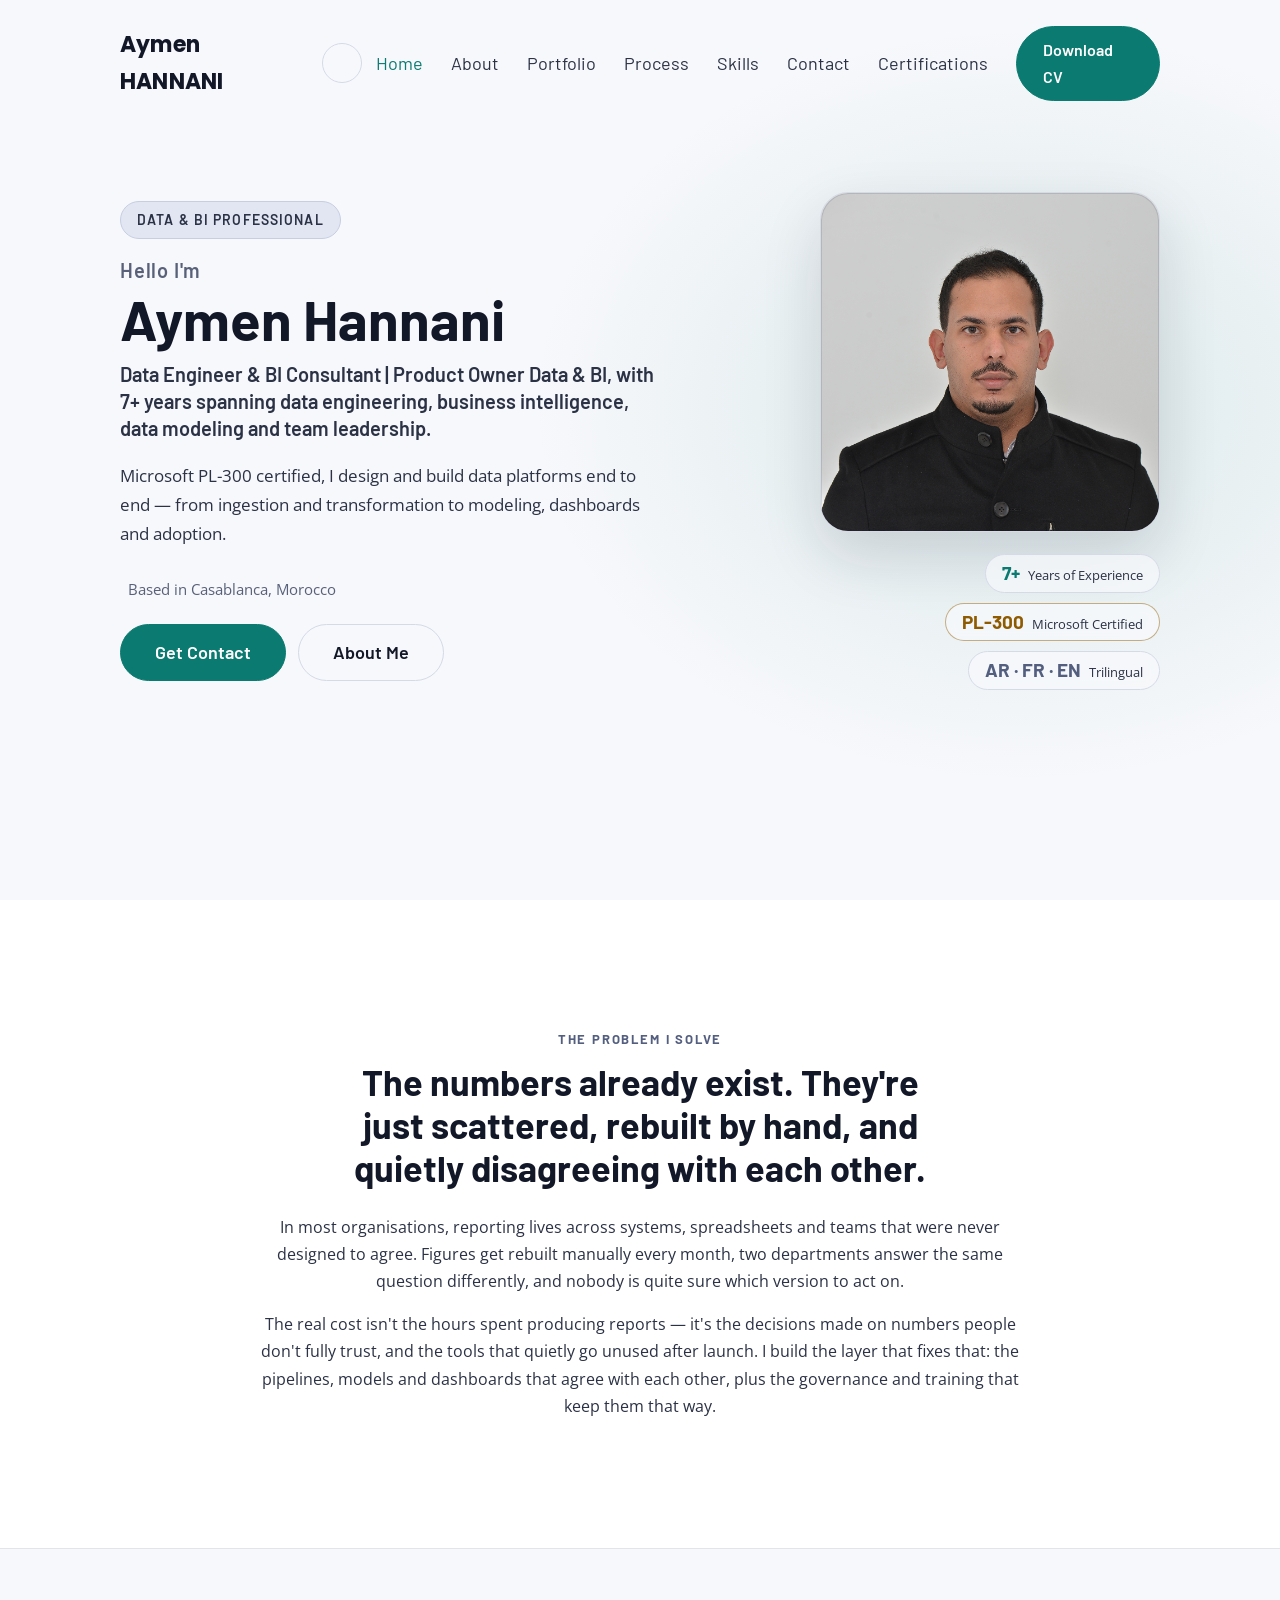
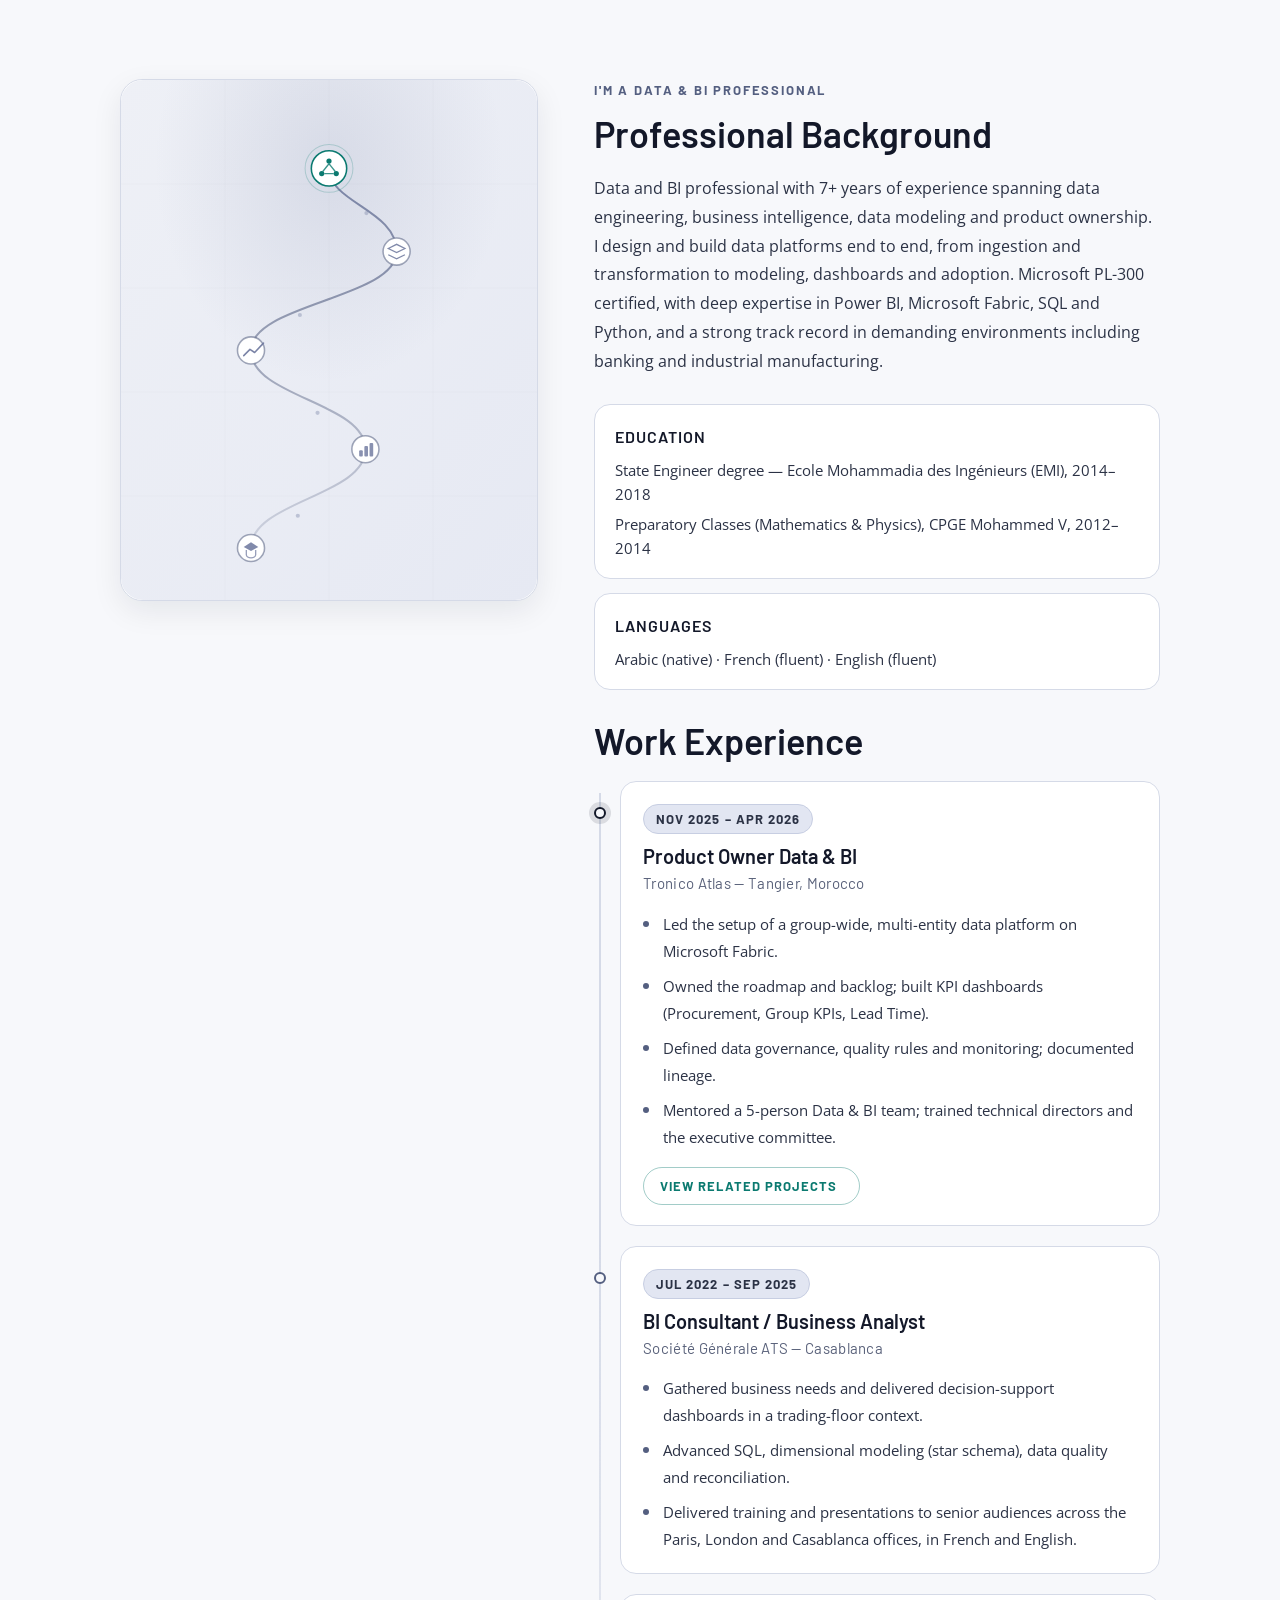
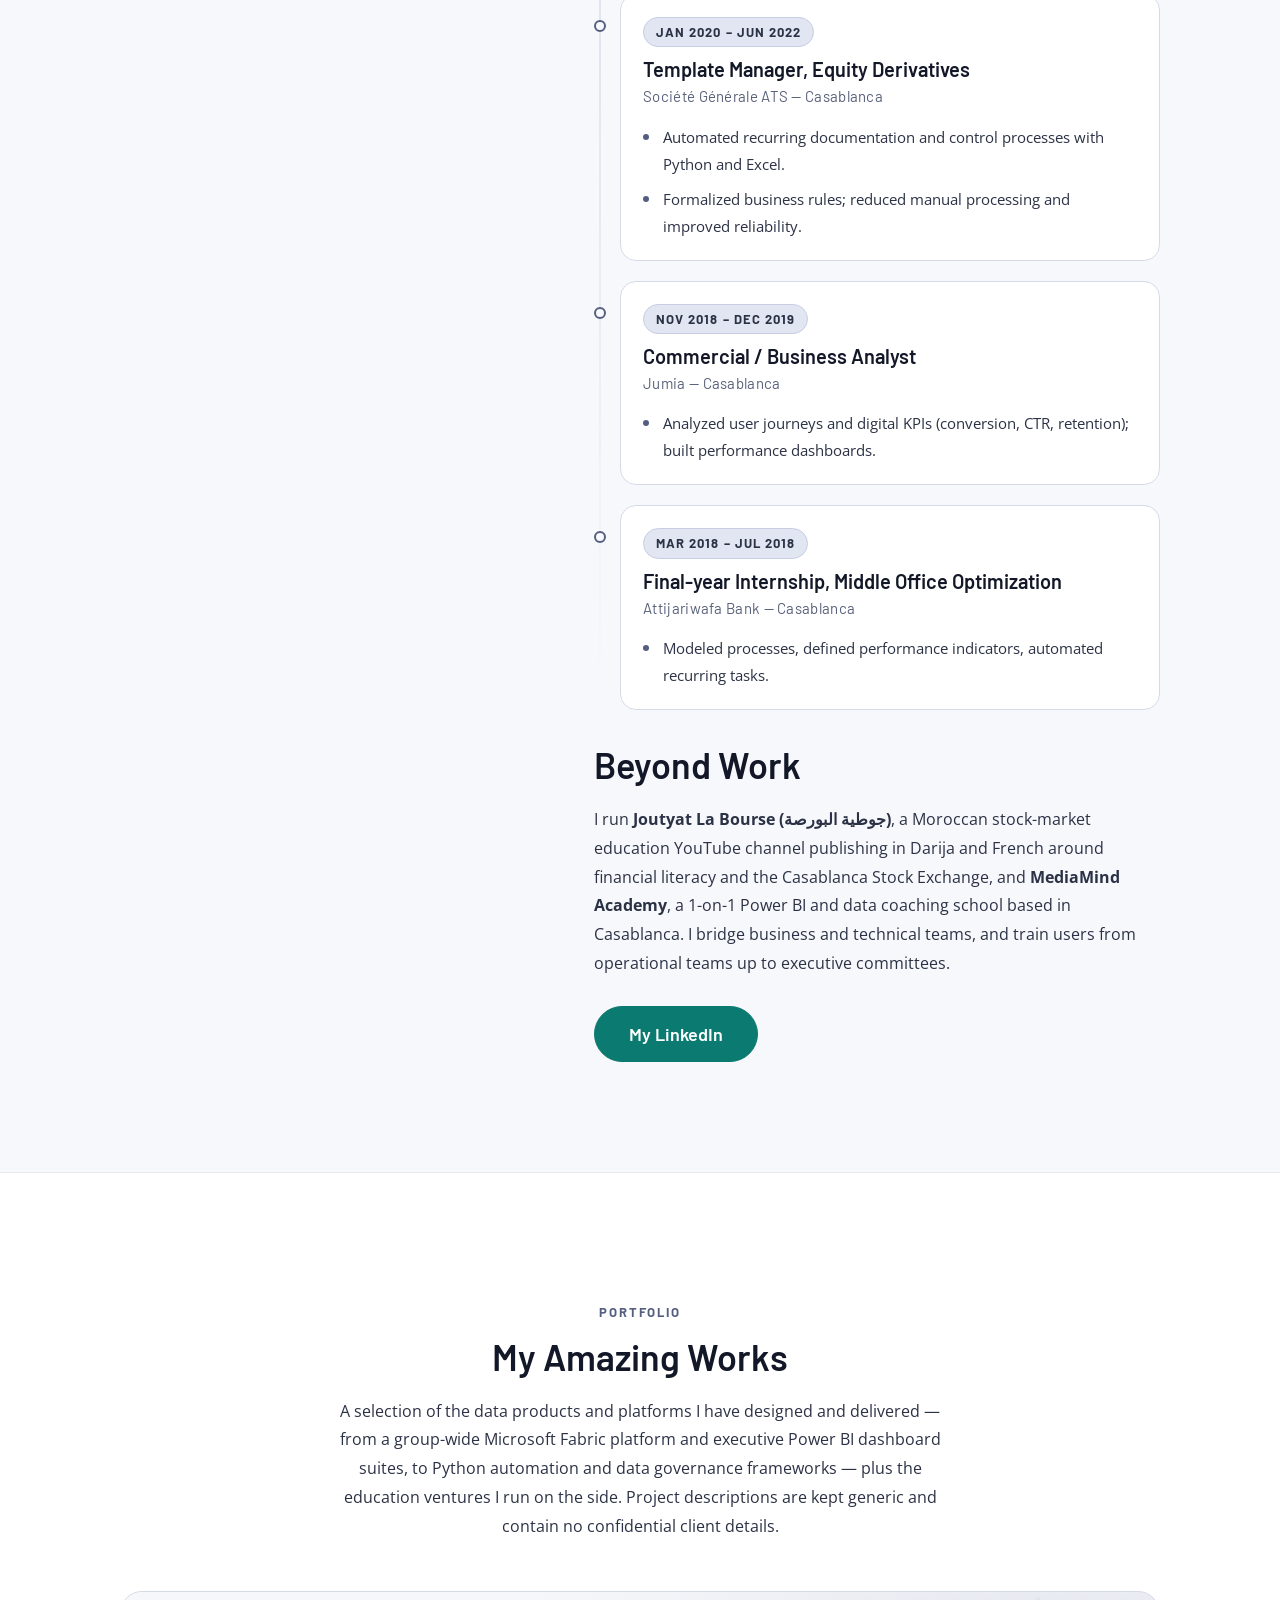
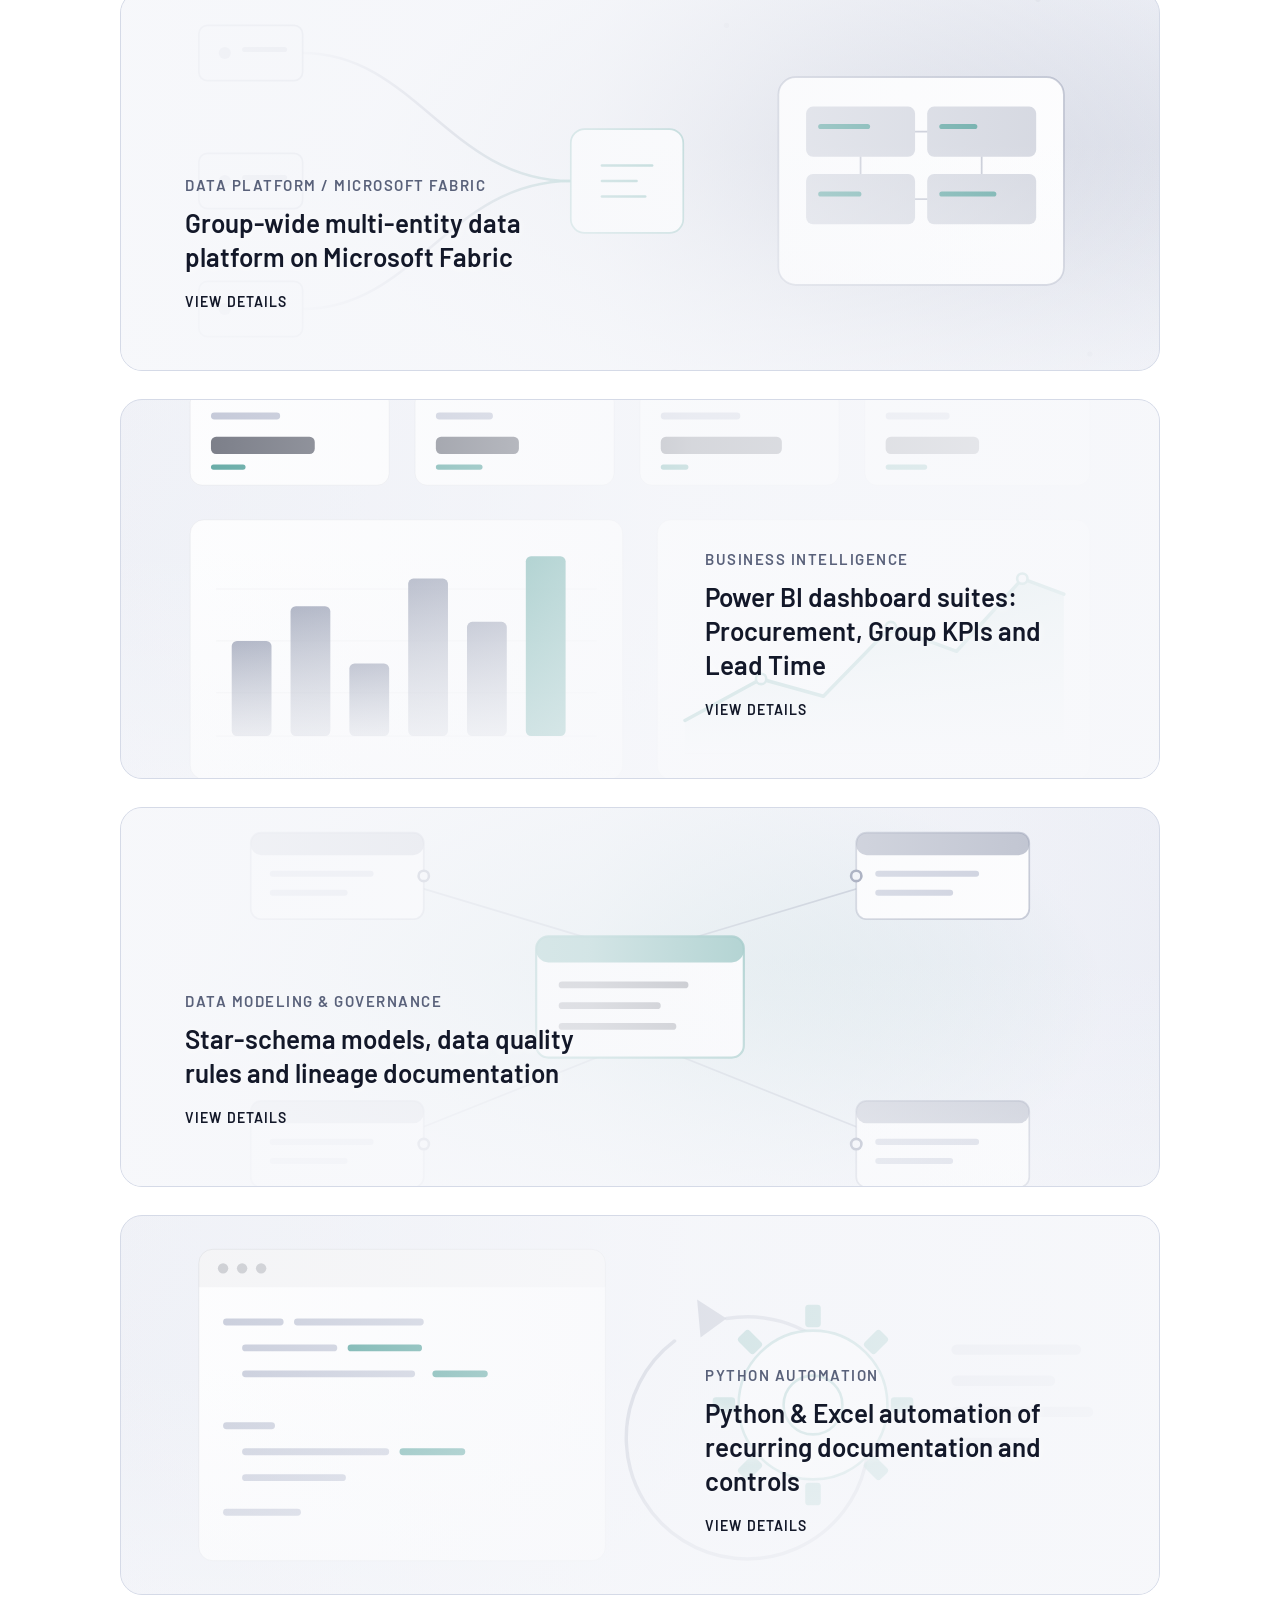
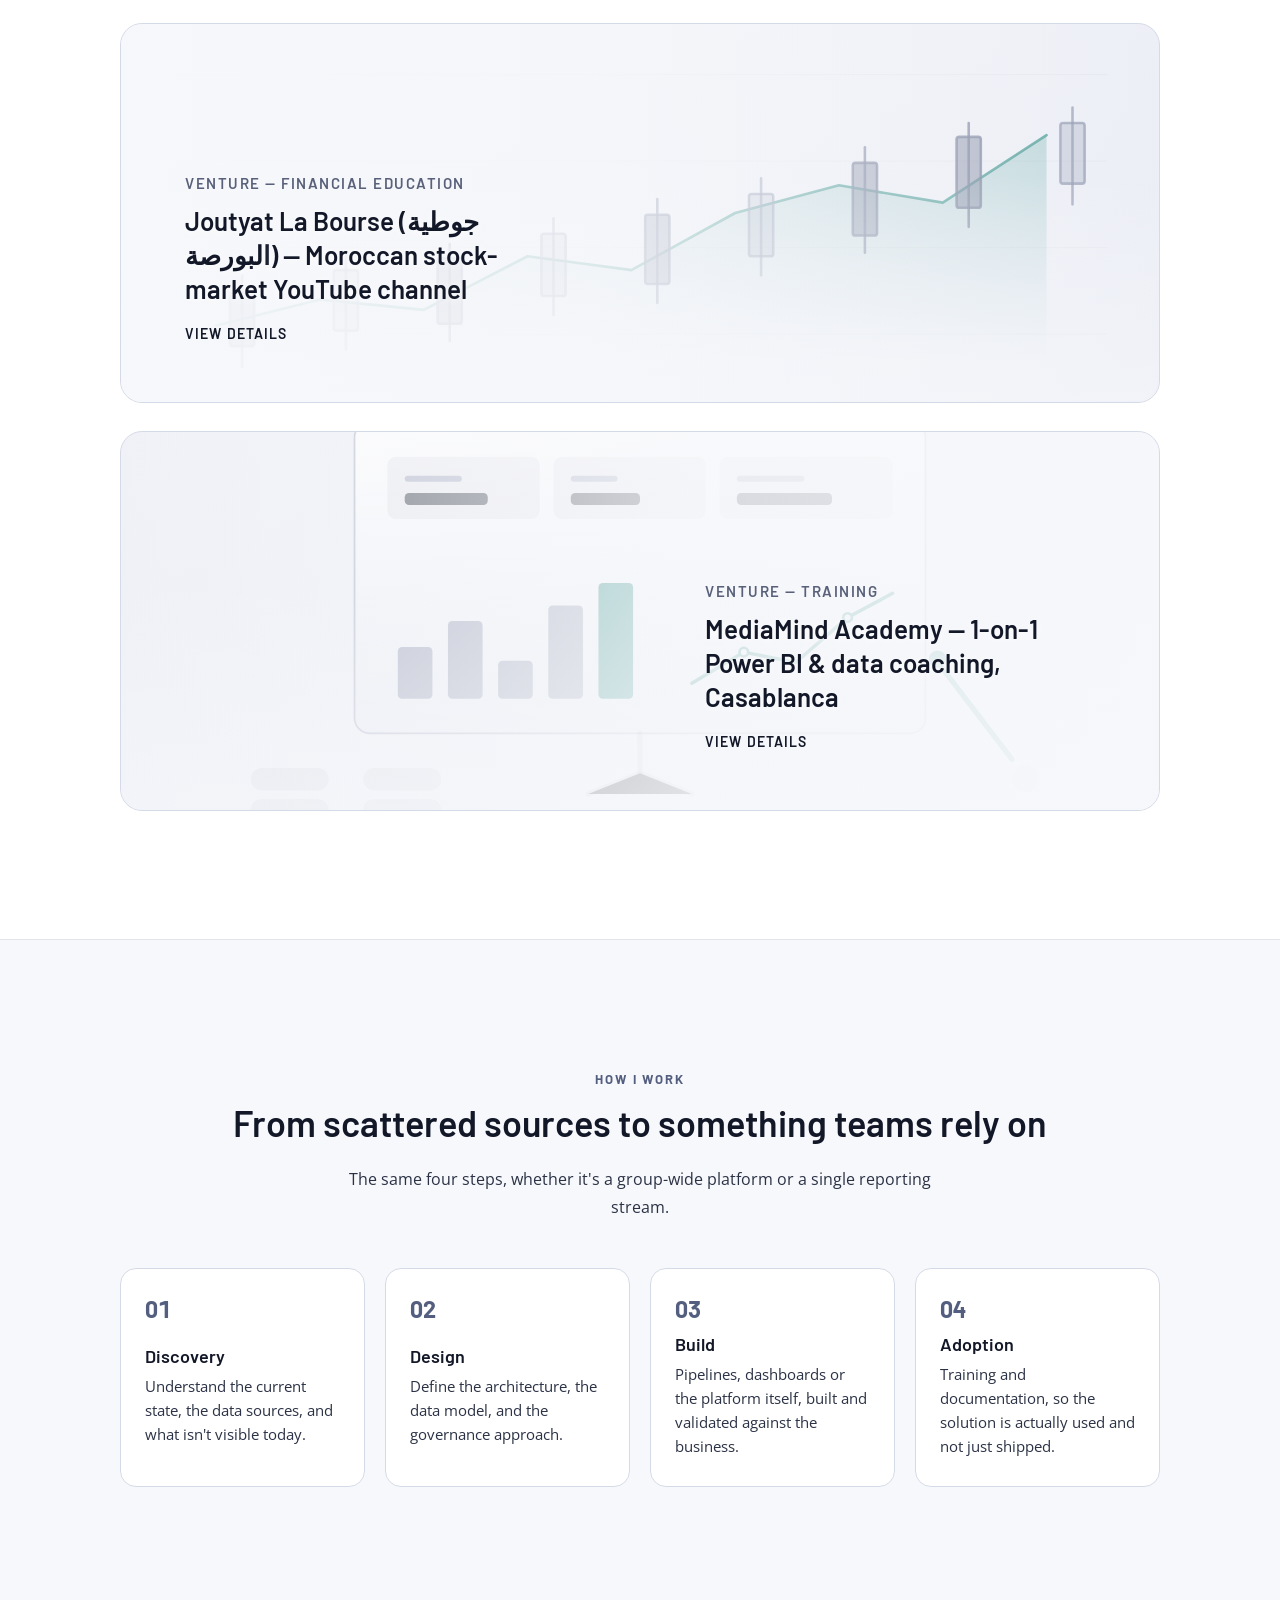
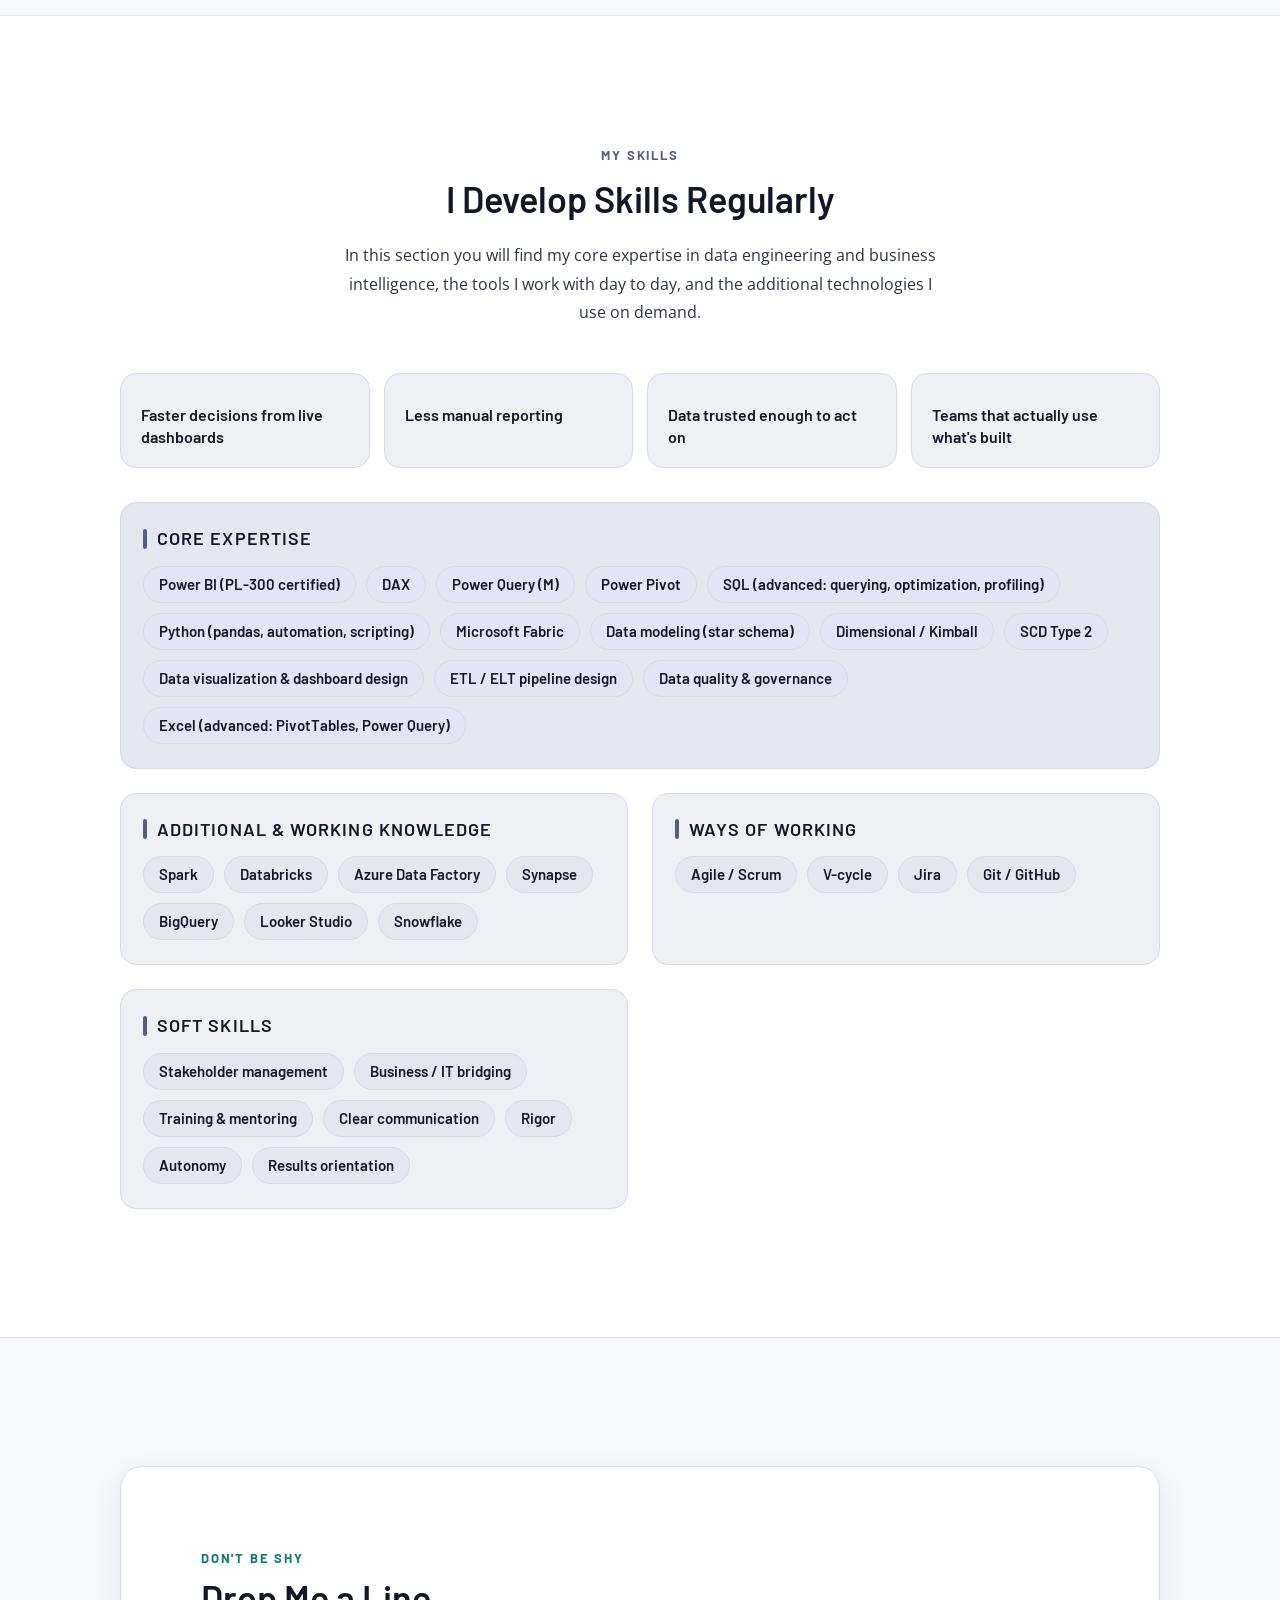
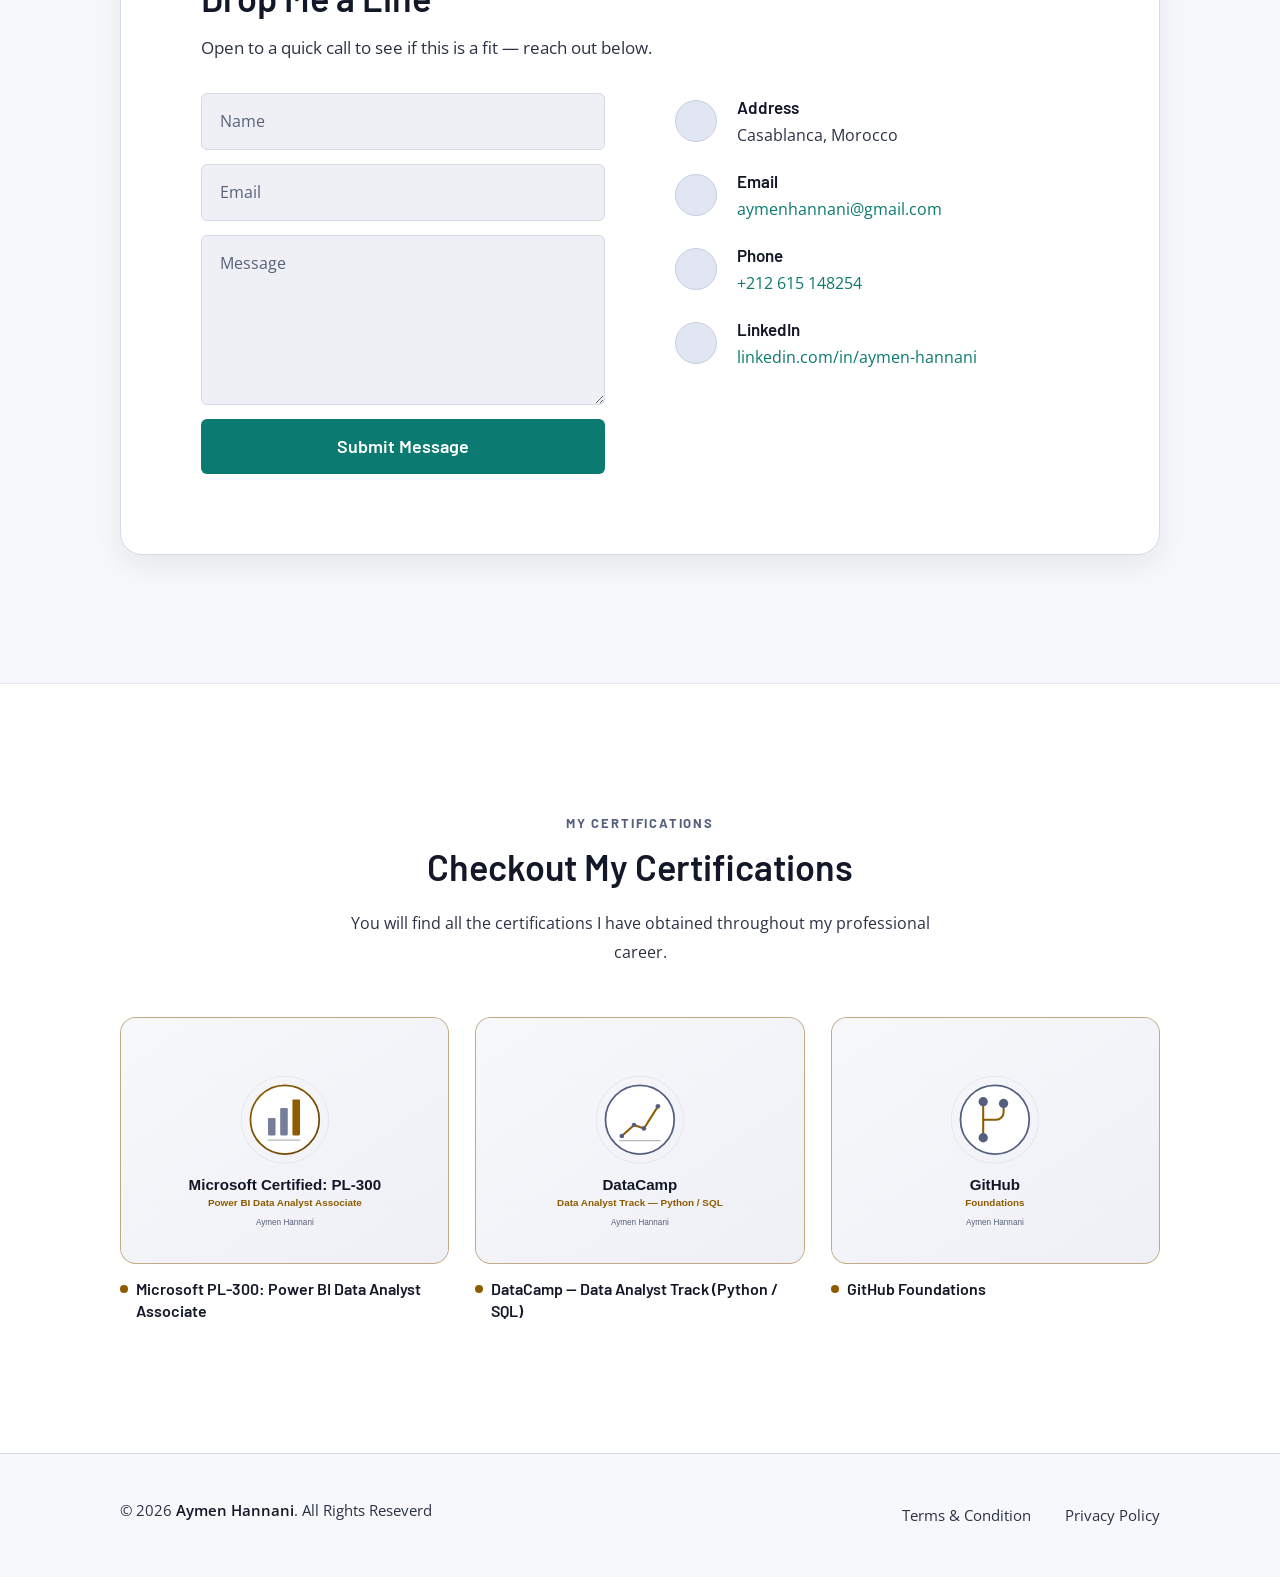
==== commit ac90e5a7: "adding three projects" ====
--- a/index.html
+++ b/index.html
@@ -331,7 +331,7 @@
                 dialog directly; two or more open a short picker first. Roles without
                 the attribute stay non-interactive.
               -->
-              <li class="timeline-item" data-related-projects="detail-fabric-platform">
+              <li class="timeline-item" data-related-projects="detail-fabric-platform detail-powerbi-suites detail-qlik-migration">
                 <div class="timeline-card">
                   <p class="timeline-date">Nov 2025 – Apr 2026</p>
                   <h3 class="h3 timeline-role">Product Owner Data &amp; BI</h3>
@@ -345,8 +345,8 @@
                   </ul>
 
                   <button type="button" class="timeline-link" data-related-trigger
-                    aria-label="View related project: Group-wide multi-entity data platform on Microsoft Fabric">
-                    <span>View related project</span>
+                    aria-label="View related projects delivered in this role">
+                    <span>View related projects</span>
                     <ion-icon name="arrow-forward" aria-hidden="true"></ion-icon>
                   </button>
                 </div>
@@ -963,6 +963,35 @@
 
 
   <!--
+    - #RELATED-ONLY PROJECT CARDS
+    - Projects that are reached only through a Work Experience role, not shown as
+    - their own tile in the Portfolio section. The related-projects picker clones
+    - these the same way it clones the visible portfolio cards, so renderDetail()
+    - keeps reading title / subtitle / artwork from a real .portfolio-card.
+    - Kept out of the page (hidden) and out of the portfolio grid's alternation.
+  -->
+  <div hidden data-related-cards>
+    <button type="button" class="portfolio-card" data-project="qlik-migration"
+      data-art="./assets/images/art-qlik-migration.svg" data-art-light="./assets/images/art-qlik-migration-light.svg">
+      <span class="card-content">
+
+        <span class="card-subtitle" data-card-subtitle>Migration / Microsoft Fabric</span>
+
+        <span class="h3 card-title" data-card-title>Retiring legacy Qlik reporting: quality dashboards rebuilt on
+          Microsoft Fabric</span>
+
+        <span class="btn-link">
+          <span>View Details</span>
+
+          <ion-icon name="arrow-forward"></ion-icon>
+        </span>
+
+      </span>
+    </button>
+  </div>
+
+
+  <!--
     - #PROJECT DIALOG
     - populated from the clicked card + its matching <template> below
   -->
@@ -1433,23 +1462,419 @@
 
   </template>
 
+
+  <!--
+    - CASE STUDY — qlik-migration
+    - Second Tronico project, reached only through the Work Experience picker.
+    - Copy and the migration diagram come from the supplied reference page,
+    - restyled onto the site's own tokens; diagram fills use the scoped --dia-*
+    - palette so both themes render legibly. No figures added, no copy rewritten.
+  -->
+  <template id="detail-qlik-migration">
+
+    <p class="cs-eyebrow">Tronico · Agôn Electronics group</p>
+
+    <p class="cs-role-line">
+      <b>Product Owner, Data &amp; BI</b>
+      <span class="cs-dot"></span>Migration &amp; decommissioning
+      <span class="cs-dot"></span>~6-week delivery
+    </p>
+
+    <p class="cs-lead">
+      A legacy Qlik application carried the group's product-quality reporting. It was rebuilt
+      on the Fabric platform and retired — but only after every figure was proven to match the
+      old Qlik numbers. A focused migration where the hard part wasn't rebuilding the
+      dashboards, it was earning the trust to switch the old ones off.
+    </p>
+
+    <ul class="cs-chips">
+      <li>Qlik decommissioning</li>
+      <li>Microsoft Fabric</li>
+      <li>Parity-validated</li>
+      <li>Power BI</li>
+      <li>V0 → V1 rollout</li>
+    </ul>
+
+
+    <!-- ── The challenge ─────────────────────────────────────────── -->
+    <section class="cs-section">
+      <p class="cs-h2">The challenge</p>
+      <h4 class="cs-h3">Move the reporting without losing the trust</h4>
+      <p class="cs-text">
+        As the group standardised on a single Fabric platform, the remaining Qlik applications
+        had to go — but a reporting tool people rely on can't simply be turned off and rebuilt
+        elsewhere. The product-quality scope had to be reproduced exactly: same KPIs, same
+        numbers, validated against the Qlik reference and signed off by the business before the
+        old application was decommissioned.
+      </p>
+    </section>
+
+
+    <!-- ── The approach (centrepiece) ────────────────────────────── -->
+    <section class="cs-section">
+      <p class="cs-h2">The approach</p>
+      <h4 class="cs-h3">A migration built around a parity gate</h4>
+      <p class="cs-text">
+        Sources were ingested into Fabric, the dashboards rebuilt from business-validated
+        wireframes, and then — the crux — every rebuilt KPI was checked against the Qlik
+        reference. Nothing was deployed, and Qlik was not retired, until the numbers matched and
+        the business signed off. Deployment went out as V0, then a V1 folded in hypercare feedback.
+      </p>
+
+      <figure class="cs-figure">
+        <span class="cs-scrollhint">↔ Scroll the diagram horizontally</span>
+        <div class="cs-diagram">
+          <svg viewBox="0 0 1000 360" role="img" aria-labelledby="qm-t qm-d">
+            <title id="qm-t">Qlik to Fabric migration method</title>
+            <desc id="qm-d">Sources ingested into Fabric, dashboards rebuilt, validated for parity against Qlik, then deployed and Qlik retired.</desc>
+            <defs>
+              <marker id="qm-ah" viewBox="0 0 10 10" refX="8" refY="5" markerWidth="7" markerHeight="7" orient="auto-start-reverse">
+                <path d="M2 1L8 5L2 9" fill="none" stroke="var(--dia-struct)" stroke-width="1.6" stroke-linecap="round" stroke-linejoin="round"/>
+              </marker>
+              <marker id="qm-ah-teal" viewBox="0 0 10 10" refX="8" refY="5" markerWidth="7" markerHeight="7" orient="auto-start-reverse">
+                <path d="M2 1L8 5L2 9" fill="none" stroke="var(--dia-flow)" stroke-width="1.6" stroke-linecap="round" stroke-linejoin="round"/>
+              </marker>
+            </defs>
+
+            <!-- sources -->
+            <text x="30" y="30" fill="var(--dia-text-dim)" font-size="12" font-weight="700" letter-spacing="1.5">SOURCES</text>
+            <g class="cs-mono" font-size="11.5">
+              <rect x="30" y="44" width="150" height="30" rx="7" fill="var(--dia-chip-bg)" stroke="var(--dia-border)"/>
+              <text x="105" y="63" fill="var(--dia-text-muted)" text-anchor="middle">DWH-Azure</text>
+              <rect x="30" y="82" width="150" height="30" rx="7" fill="var(--dia-chip-bg)" stroke="var(--dia-border)"/>
+              <text x="105" y="101" fill="var(--dia-text-muted)" text-anchor="middle">SharePoint / Excel</text>
+            </g>
+
+            <!-- stage 1 ingest -->
+            <rect x="30" y="150" width="200" height="80" rx="12" fill="var(--dia-bronze-bg)" stroke="var(--dia-bronze-line)"/>
+            <text x="130" y="182" fill="var(--dia-bronze)" font-size="14.5" font-weight="700" text-anchor="middle">Ingest to Fabric</text>
+            <text x="130" y="203" fill="var(--dia-bronze-dim)" font-size="12" text-anchor="middle">Bronze landing · zones &amp; datasets</text>
+            <line x1="105" y1="112" x2="105" y2="148" stroke="var(--dia-struct)" stroke-width="1.6" marker-end="url(#qm-ah)"/>
+
+            <!-- stage 2 rebuild -->
+            <rect x="270" y="150" width="200" height="80" rx="12" fill="var(--dia-silver-bg)" stroke="var(--dia-silver-line)"/>
+            <text x="370" y="176" fill="var(--dia-silver)" font-size="14.5" font-weight="700" text-anchor="middle">Rebuild on Fabric</text>
+            <text x="370" y="196" fill="var(--dia-text-muted)" font-size="12" text-anchor="middle">wireframe validated</text>
+            <text x="370" y="212" fill="var(--dia-text-muted)" font-size="12" text-anchor="middle">by the business — Power BI</text>
+            <line x1="230" y1="190" x2="266" y2="190" stroke="var(--dia-struct)" stroke-width="1.6" marker-end="url(#qm-ah)"/>
+
+            <!-- stage 3 PARITY GATE (emphasis) -->
+            <rect x="510" y="138" width="210" height="104" rx="13" fill="var(--dia-flow-bg)" stroke="var(--dia-flow)" stroke-width="1.8"/>
+            <text x="615" y="166" fill="var(--dia-flow-soft)" font-size="15" font-weight="700" text-anchor="middle">Parity check</text>
+            <text x="615" y="186" fill="var(--dia-text-muted)" font-size="12" text-anchor="middle">rebuilt KPI vs Qlik reference</text>
+            <text x="586" y="214" fill="var(--dia-flow)" font-size="13" font-weight="700" text-anchor="middle">✓ match</text>
+            <text x="646" y="214" fill="var(--dia-alert)" font-size="13" font-weight="700" text-anchor="middle">✕ fix</text>
+            <line x1="470" y1="190" x2="506" y2="190" stroke="var(--dia-flow)" stroke-width="1.8" marker-end="url(#qm-ah-teal)"/>
+            <!-- loop back on mismatch -->
+            <path d="M636 242 L636 300 L370 300 L370 232" fill="none" stroke="var(--dia-alert)" stroke-width="1.4" stroke-dasharray="4 4" marker-end="url(#qm-ah)"/>
+            <text x="503" y="316" fill="var(--dia-alert)" font-size="11" text-anchor="middle">mismatch → back to rebuild</text>
+
+            <!-- stage 4 go/no go -->
+            <rect x="760" y="150" width="210" height="80" rx="12" fill="var(--dia-chip-bg)" stroke="var(--dia-border-strong)"/>
+            <text x="865" y="182" fill="var(--dia-text)" font-size="14.5" font-weight="700" text-anchor="middle">GO / NO&nbsp;GO</text>
+            <text x="865" y="203" fill="var(--dia-text-muted)" font-size="12" text-anchor="middle">business sign-off</text>
+            <line x1="720" y1="190" x2="756" y2="190" stroke="var(--dia-flow)" stroke-width="1.8" marker-end="url(#qm-ah-teal)"/>
+
+            <!-- deploy + retire row -->
+            <rect x="510" y="300" width="210" height="44" rx="11" fill="var(--dia-flow-bg)" stroke="var(--dia-flow-line)"/>
+            <text x="615" y="327" fill="var(--dia-flow-soft)" font-size="13.5" font-weight="700" text-anchor="middle">Deploy V0 → V1</text>
+            <line x1="865" y1="230" x2="865" y2="322" stroke="var(--dia-struct)" stroke-width="1.6"/>
+            <line x1="865" y1="322" x2="724" y2="322" stroke="var(--dia-struct)" stroke-width="1.6" marker-end="url(#qm-ah)"/>
+
+            <rect x="760" y="300" width="210" height="44" rx="11" fill="var(--dia-alert-bg)" stroke="var(--dia-alert-line)"/>
+            <text x="865" y="327" fill="var(--dia-alert-soft)" font-size="13.5" font-weight="700" text-anchor="middle" text-decoration="line-through">Qlik retired</text>
+            <line x1="720" y1="322" x2="756" y2="322" stroke="var(--dia-struct)" stroke-width="1.6" marker-end="url(#qm-ah)"/>
+          </svg>
+        </div>
+        <figcaption class="cs-figcaption">
+          Cadrage · ingest · rebuild · parity check · GO/NO GO · deploy V0→V1 · decommission —
+          22 tasks across 8 workstreams.
+        </figcaption>
+      </figure>
+    </section>
+
+
+    <!-- ── What was migrated ─────────────────────────────────────── -->
+    <section class="cs-section">
+      <p class="cs-h2">What was migrated</p>
+      <h4 class="cs-h3">The product-quality reporting scope</h4>
+      <p class="cs-text">
+        Five quality views were reproduced on Fabric, each rebuilt from a validated wireframe and
+        checked against its Qlik equivalent before release.
+      </p>
+
+      <div class="cs-kpis">
+        <div class="cs-kpi"><h4><span class="cs-num">1</span> Conformity &amp; disruption</h4></div>
+        <div class="cs-kpi"><h4><span class="cs-num">2</span> Non-quality rate (TNQ)</h4></div>
+        <div class="cs-kpi"><h4><span class="cs-num">3</span> Time to return to conformity</h4></div>
+        <div class="cs-kpi"><h4><span class="cs-num">4</span> Cause / breakdown analysis</h4></div>
+        <div class="cs-kpi"><h4><span class="cs-num">5</span> Lead times / status overview</h4></div>
+      </div>
+    </section>
+
+
+    <!-- ── What made it safe ─────────────────────────────────────── -->
+    <section class="cs-section">
+      <p class="cs-h2">What made it safe to switch off</p>
+      <h4 class="cs-h3">Trust engineered into the migration</h4>
+      <ul class="cs-gov">
+        <li><span class="cs-mark">✓</span><span><b>Parity validation vs Qlik</b><span>Every rebuilt KPI checked against the Qlik reference and the business's expected result before release.</span></span></li>
+        <li><span class="cs-mark">✓</span><span><b>Business validation gates</b><span>Key users signed off wireframes and results at each step — no page shipped on assumption.</span></span></li>
+        <li><span class="cs-mark">✓</span><span><b>GO / NO GO milestone</b><span>A single explicit decision point gated deployment, with an action plan for anything outstanding.</span></span></li>
+        <li><span class="cs-mark">✓</span><span><b>Refresh &amp; performance tested</b><span>Scheduled refresh, monitoring and calculation-time measured against expectations before go-live.</span></span></li>
+        <li><span class="cs-mark">✓</span><span><b>V0 then V1</b><span>A working V0 released first, then a V1 folding in hypercare feedback — value early, polish soon after.</span></span></li>
+        <li><span class="cs-mark">✓</span><span><b>Clean decommission</b><span>Qlik retired only once its replacement was proven, removing a siloed tool from the landscape.</span></span></li>
+      </ul>
+    </section>
+
+
+    <!-- ── My role ───────────────────────────────────────────────── -->
+    <section class="cs-section">
+      <p class="cs-h2">My role</p>
+      <div class="cs-role">
+        <h4 class="cs-h3">Product Owner &amp; delivery lead</h4>
+        <p class="cs-text">
+          Framed, planned and steered the migration end to end, with the data engineer and BI
+          developer on delivery and the quality team as business owners:
+        </p>
+        <ul>
+          <li><b>Scoping &amp; planning</b> — inventoried the Qlik scope and sources, and built the phased plan across eight workstreams.</li>
+          <li><b>Parity &amp; sign-off strategy</b> — defined how equivalence to Qlik would be proven and validated with the business before switch-off.</li>
+          <li><b>Delivery steering</b> — ran the GO/NO GO, arbitrated priorities, and sequenced the V0 → V1 rollout.</li>
+          <li><b>Decommissioning</b> — coordinated the clean retirement of the Qlik scope once its replacement was trusted.</li>
+        </ul>
+      </div>
+    </section>
+
+
+    <!-- ── Outcomes ──────────────────────────────────────────────── -->
+    <section class="cs-section">
+      <p class="cs-h2">Outcomes</p>
+      <h4 class="cs-h3">One less legacy tool, no loss of trust</h4>
+      <ul class="cs-out">
+        <li><span class="cs-mark">✓</span><span>Product-quality reporting fully rebuilt on the group's Fabric platform.</span></li>
+        <li><span class="cs-mark">✓</span><span>Every KPI validated equivalent to the retired Qlik version.</span></li>
+        <li><span class="cs-mark">✓</span><span>Qlik scope decommissioned — a siloed tool removed from the landscape.</span></li>
+        <li><span class="cs-mark">✓</span><span>Reporting consolidated onto one governed, monitored platform.</span></li>
+        <li><span class="cs-mark">✓</span><span>Delivered in a focused ~6-week window, V0 then V1.</span></li>
+        <li><span class="cs-mark">✓</span><span>Business kept confidence throughout — numbers never in doubt.</span></li>
+      </ul>
+    </section>
+
+
+    <!-- ── Closing ───────────────────────────────────────────────── -->
+    <section class="cs-section cs-close">
+      <h4 class="cs-h3">Want the detail behind this migration?</h4>
+      <p class="cs-text">
+        Happy to walk through how parity was proven, the sign-off gates, and how it maps to your
+        own legacy-tool retirement.
+      </p>
+    </section>
+
+  </template>
+
+  <!--
+    - CASE STUDY — powerbi-suites
+    - Standard portfolio-card detail (opens on card click). Copy and the semantic-
+    - model diagram come from the supplied reference page, restyled onto the site's
+    - own tokens; diagram fills use the scoped --dia-* palette so both themes render
+    - legibly. No figures added, no copy rewritten.
+  -->
   <template id="detail-powerbi-suites">
-    <p class="modal-lede"><span class="modal-placeholder">[PROJECT_DETAIL: powerbi-suites — description, 2-4
-        sentences]</span></p>
-    <dl class="modal-meta">
-      <div>
-        <dt>Role</dt>
-        <dd><span class="modal-placeholder">[PROJECT_DETAIL: powerbi-suites — role]</span></dd>
+
+    <p class="cs-eyebrow">Tronico · Agôn Electronics group</p>
+
+    <p class="cs-role-line">
+      <b>Product Owner, Data &amp; BI</b>
+      <span class="cs-dot"></span>Semantic layer &amp; dashboard standards
+      <span class="cs-dot"></span>Three audiences, one data foundation
+    </p>
+
+    <p class="cs-lead">
+      Three dashboard suites built on the same Fabric foundation, each answering a different
+      question for a different audience — suppliers meeting their commitments, the group's
+      priority indicators in one place, and how fast a product actually moves from order to
+      delivery. Same semantic model, same KPI standards, three views.
+    </p>
+
+    <ul class="cs-chips">
+      <li>Power BI</li>
+      <li>Semantic model · Direct Lake</li>
+      <li>Certified datasets</li>
+      <li>KPI catalogue</li>
+      <li>DAX standards</li>
+    </ul>
+
+
+    <!-- ── The challenge ─────────────────────────────────────────── -->
+    <section class="cs-section">
+      <p class="cs-h2">The challenge</p>
+      <h4 class="cs-h3">One data foundation, several very different questions</h4>
+      <p class="cs-text">
+        A supplier-quality manager, a plant lead tracking lead times, and the executive committee
+        don't ask the same question — but they needed to trust the same numbers. Rather than
+        building three disconnected reports, each suite was built on the same governed semantic
+        layer, with a shared KPI catalogue and certification, so "OTD" or "lead time" means the
+        same thing wherever it's shown.
+      </p>
+    </section>
+
+
+    <!-- ── The three suites ──────────────────────────────────────── -->
+    <section class="cs-section">
+      <p class="cs-h2">The three suites</p>
+      <h4 class="cs-h3">Built on one foundation, tuned to each audience</h4>
+
+      <div class="cs-suites">
+        <div class="cs-suite">
+          <div class="cs-suite-tag">Procurement</div>
+          <h4>Supplier performance</h4>
+          <p>Tracks whether the group's suppliers are delivering what was promised, on time and to spec.</p>
+          <ul>
+            <li>Supplier on-time delivery (OTD)</li>
+            <li>Supplier on-quality delivery (OQD)</li>
+            <li>Backorders &amp; delay depth</li>
+            <li>Non-quality incidents by supplier</li>
+          </ul>
+          <div class="cs-suite-audience">Audience: procurement &amp; supplier-quality teams</div>
+        </div>
+
+        <div class="cs-suite">
+          <div class="cs-suite-tag">Group KPIs</div>
+          <h4>Executive indicator set</h4>
+          <p>The group's priority indicators — "KPI Agora" — consolidated in one certified view for leadership.</p>
+          <ul>
+            <li>Priority indicators, integrated by rollout tier</li>
+            <li>Consolidated across entities</li>
+            <li>Certified, standardised definitions</li>
+            <li>Built for monthly steering reviews</li>
+          </ul>
+          <div class="cs-suite-audience">Audience: executive committee &amp; direction</div>
+        </div>
+
+        <div class="cs-suite">
+          <div class="cs-suite-tag">Lead time</div>
+          <h4>Temps de traversée</h4>
+          <p>How long it actually takes a product to move through the process — the platform's original proof of value.</p>
+          <ul>
+            <li>Started as an MVP for one perimeter</li>
+            <li>Extended perimeter by perimeter</li>
+            <li>Reusable base for further KPI rollout</li>
+            <li>Now tracked at group level</li>
+          </ul>
+          <div class="cs-suite-audience">Audience: production &amp; operations leads</div>
+        </div>
       </div>
-      <div>
-        <dt>Tools</dt>
-        <dd><span class="modal-placeholder">[PROJECT_DETAIL: powerbi-suites — tools]</span></dd>
+    </section>
+
+
+    <!-- ── How they connect ──────────────────────────────────────── -->
+    <section class="cs-section">
+      <p class="cs-h2">How they connect</p>
+      <h4 class="cs-h3">Three reports, one certified semantic layer</h4>
+      <p class="cs-text">
+        Each suite consumes the same Gold-layer semantic model rather than its own copy of the
+        logic — so a KPI is defined once, certified once, and simply presented differently for
+        each audience.
+      </p>
+
+      <figure class="cs-figure">
+        <span class="cs-scrollhint">↔ Scroll the diagram horizontally</span>
+        <div class="cs-diagram">
+          <svg viewBox="0 0 1000 260" role="img" aria-labelledby="pm-t pm-d">
+            <title id="pm-t">One semantic model feeding three dashboard suites</title>
+            <desc id="pm-d">A certified Gold-layer semantic model feeds Procurement, Group KPIs, and Lead Time dashboards.</desc>
+            <defs>
+              <marker id="pm-ah" viewBox="0 0 10 10" refX="8" refY="5" markerWidth="7" markerHeight="7" orient="auto-start-reverse">
+                <path d="M2 1L8 5L2 9" fill="none" stroke="var(--dia-struct)" stroke-width="1.6" stroke-linecap="round" stroke-linejoin="round"/>
+              </marker>
+            </defs>
+
+            <rect x="370" y="18" width="260" height="90" rx="14" fill="var(--dia-gold-bg)" stroke="var(--dia-gold-line)"/>
+            <text x="500" y="50" fill="var(--dia-gold)" font-size="15" font-weight="700" text-anchor="middle">Certified semantic model</text>
+            <text x="500" y="72" fill="var(--dia-gold-dim)" font-size="12.5" text-anchor="middle">Gold layer · KPI catalogue · DAX standards</text>
+            <text x="500" y="92" fill="var(--dia-gold-dim)" font-size="12.5" text-anchor="middle">Direct Lake</text>
+
+            <line x1="470" y1="108" x2="200" y2="160" stroke="var(--dia-struct)" stroke-width="1.6" marker-end="url(#pm-ah)"/>
+            <line x1="500" y1="108" x2="500" y2="160" stroke="var(--dia-struct)" stroke-width="1.6" marker-end="url(#pm-ah)"/>
+            <line x1="530" y1="108" x2="800" y2="160" stroke="var(--dia-struct)" stroke-width="1.6" marker-end="url(#pm-ah)"/>
+
+            <rect x="70" y="170" width="260" height="70" rx="12" fill="var(--dia-node-bg)" stroke="var(--dia-border)"/>
+            <text x="200" y="198" fill="var(--dia-text)" font-size="14" font-weight="700" text-anchor="middle">Procurement</text>
+            <text x="200" y="217" fill="var(--dia-text-muted)" font-size="11.5" text-anchor="middle">supplier OTD / OQD</text>
+
+            <rect x="370" y="170" width="260" height="70" rx="12" fill="var(--dia-node-bg)" stroke="var(--dia-border)"/>
+            <text x="500" y="198" fill="var(--dia-text)" font-size="14" font-weight="700" text-anchor="middle">Group KPIs</text>
+            <text x="500" y="217" fill="var(--dia-text-muted)" font-size="11.5" text-anchor="middle">executive consolidated view</text>
+
+            <rect x="670" y="170" width="260" height="70" rx="12" fill="var(--dia-node-bg)" stroke="var(--dia-border)"/>
+            <text x="800" y="198" fill="var(--dia-text)" font-size="14" font-weight="700" text-anchor="middle">Lead time</text>
+            <text x="800" y="217" fill="var(--dia-text-muted)" font-size="11.5" text-anchor="middle">temps de traversée</text>
+          </svg>
+        </div>
+        <figcaption class="cs-figcaption">One definition of each KPI, certified once, presented three ways.</figcaption>
+      </figure>
+    </section>
+
+
+    <!-- ── Standards behind the suites ───────────────────────────── -->
+    <section class="cs-section">
+      <p class="cs-h2">Standards behind the suites</p>
+      <h4 class="cs-h3">What kept three reports from drifting apart</h4>
+      <ul class="cs-gov">
+        <li><span class="cs-mark">✓</span><span><b>KPI catalogue</b><span>Every indicator defined once — name, formula, owner — and reused across suites instead of redefined per report.</span></span></li>
+        <li><span class="cs-mark">✓</span><span><b>Certified datasets</b><span>Semantic models certified so consumers know which numbers are the trusted, sanctioned version.</span></span></li>
+        <li><span class="cs-mark">✓</span><span><b>DAX &amp; naming standards</b><span>Shared measure-writing conventions so logic is consistent and maintainable across reports.</span></span></li>
+        <li><span class="cs-mark">✓</span><span><b>Direct Lake performance</b><span>Reports query the Gold layer directly — no duplicated extracts drifting out of sync.</span></span></li>
+        <li><span class="cs-mark">✓</span><span><b>Phased rollout</b><span>Lead Time launched first as an MVP, then extended perimeter by perimeter — proving value before scaling.</span></span></li>
+        <li><span class="cs-mark">✓</span><span><b>Audience-first design</b><span>Same underlying model, but layout and depth tuned to what each audience actually needs to act on.</span></span></li>
+      </ul>
+    </section>
+
+
+    <!-- ── My role ───────────────────────────────────────────────── -->
+    <section class="cs-section">
+      <p class="cs-h2">My role</p>
+      <div class="cs-role">
+        <h4 class="cs-h3">Product Owner, Data &amp; BI</h4>
+        <p class="cs-text">
+          Owned the semantic-model strategy and the KPI standards that let three very different
+          reports share one trusted foundation:
+        </p>
+        <ul>
+          <li><b>KPI catalogue &amp; certification</b> — defined and standardised the indicators shared across all three suites.</li>
+          <li><b>Prioritisation</b> — sequenced which KPIs and perimeters shipped first, starting with Lead Time as the proof of value.</li>
+          <li><b>Audience design</b> — shaped each suite around what its actual users needed to decide or act on.</li>
+          <li><b>Semantic-layer governance</b> — set the DAX and modelling standards that kept the three suites consistent as they grew.</li>
+        </ul>
       </div>
-      <div>
-        <dt>Outcome</dt>
-        <dd><span class="modal-placeholder">[PROJECT_DETAIL: powerbi-suites — outcome]</span></dd>
-      </div>
-    </dl>
+    </section>
+
+
+    <!-- ── Outcomes ──────────────────────────────────────────────── -->
+    <section class="cs-section">
+      <p class="cs-h2">Outcomes</p>
+      <h4 class="cs-h3">Three audiences, one trusted set of numbers</h4>
+      <ul class="cs-out">
+        <li><span class="cs-mark">✓</span><span>Procurement can see supplier reliability at a glance, not at month-end.</span></li>
+        <li><span class="cs-mark">✓</span><span>Leadership gets one certified, consolidated view of the group's priorities.</span></li>
+        <li><span class="cs-mark">✓</span><span>Lead time is tracked from a single perimeter up to the whole group.</span></li>
+        <li><span class="cs-mark">✓</span><span>Every KPI is defined once and reused — no redefinition, no drift.</span></li>
+        <li><span class="cs-mark">✓</span><span>Certified semantic models give every report a trusted, sanctioned source.</span></li>
+        <li><span class="cs-mark">✓</span><span>New KPIs extend the same foundation instead of starting from scratch.</span></li>
+      </ul>
+    </section>
+
+
+    <!-- ── Closing ───────────────────────────────────────────────── -->
+    <section class="cs-section cs-close">
+      <h4 class="cs-h3">Want to see how the semantic layer was structured?</h4>
+      <p class="cs-text">
+        Happy to walk through the KPI catalogue, the certification approach, and how it scales to
+        new dashboards.
+      </p>
+    </section>
+
   </template>
 
   <template id="detail-data-modeling">
--- a/assets/css/style.css
+++ b/assets/css/style.css
@@ -1188,6 +1188,8 @@
 .portfolio-card[data-project="python-automation"] { background-image: url("../images/art-automation.svg"); }
 .portfolio-card[data-project="joutyat-la-bourse"] { background-image: url("../images/art-stock-market.svg"); }
 .portfolio-card[data-project="mediamind-academy"] { background-image: url("../images/art-coaching.svg"); }
+/* related-only project (picker card, not shown in the Portfolio grid) */
+.portfolio-card[data-project="qlik-migration"]    { background-image: url("../images/art-qlik-migration.svg"); }
 
 [data-theme="light"] .portfolio-card[data-project="fabric-platform"]   { background-image: url("../images/art-fabric-platform-light.svg"); }
 [data-theme="light"] .portfolio-card[data-project="powerbi-suites"]    { background-image: url("../images/art-dashboards-light.svg"); }
@@ -1195,6 +1197,7 @@
 [data-theme="light"] .portfolio-card[data-project="python-automation"] { background-image: url("../images/art-automation-light.svg"); }
 [data-theme="light"] .portfolio-card[data-project="joutyat-la-bourse"] { background-image: url("../images/art-stock-market-light.svg"); }
 [data-theme="light"] .portfolio-card[data-project="mediamind-academy"] { background-image: url("../images/art-coaching-light.svg"); }
+[data-theme="light"] .portfolio-card[data-project="qlik-migration"]    { background-image: url("../images/art-qlik-migration-light.svg"); }
 
 /**
  * SCRIM — guarantees the title is legible over any artwork.
@@ -1775,6 +1778,83 @@
   line-height: 1.5;
 }
 
+/* --- audience suites (Power BI dashboard suites) -------------------- */
+
+.cs-suites {
+  display: grid;
+  gap: 16px;
+  grid-template-columns: 1fr;
+}
+
+.cs-suite {
+  display: flex;
+  flex-direction: column;
+  background-color: var(--surface-2);
+  border: 1px solid var(--line);
+  border-radius: var(--radius-15);
+  padding: 20px;
+}
+
+.cs-suite-tag {
+  color: var(--accent-neutral-ink);
+  font-family: var(--ff-barlow);
+  font-size: 1.2rem;
+  font-weight: var(--fw-700);
+  letter-spacing: 0.12em;
+  text-transform: uppercase;
+}
+
+.cs-suite h4 {
+  color: var(--fg);
+  font-family: var(--ff-barlow);
+  font-size: 1.75rem;
+  font-weight: var(--fw-600);
+  margin-block: 8px 8px;
+}
+
+.cs-suite > p {
+  color: var(--text);
+  font-size: 1.4rem;
+  line-height: 1.6;
+  margin-block-end: 12px;
+}
+
+.cs-suite ul {
+  display: grid;
+  gap: 5px;
+  flex-grow: 1;
+}
+
+.cs-suite li {
+  position: relative;
+  color: var(--text-muted);
+  font-size: 1.35rem;
+  line-height: 1.55;
+  padding-inline-start: 16px;
+}
+
+.cs-suite li::before {
+  content: "";
+  position: absolute;
+  inset-inline-start: 0;
+  top: 9px;
+  width: 5px;
+  height: 5px;
+  border-radius: 50%;
+  background-color: var(--accent-neutral-ink);
+}
+
+/* audience label — a categorisation, so STRUCTURAL slate (not ACTION teal) */
+.cs-suite-audience {
+  margin-block-start: 14px;
+  padding-block-start: 12px;
+  border-block-start: 1px dashed var(--line);
+  color: var(--accent-neutral-ink);
+  font-family: var(--ff-barlow);
+  font-size: 1.25rem;
+  font-weight: var(--fw-700);
+}
+
 /* --- my role -------------------------------------------------------- */
 
 .cs-role {
@@ -1833,6 +1913,11 @@
 @media (min-width: 900px) {
   .cs-kpis,
   .cs-phases { grid-template-columns: repeat(4, 1fr); }
+}
+
+/* the three dashboard suites sit side by side once there's room */
+@media (min-width: 820px) {
+  .cs-suites { grid-template-columns: repeat(3, 1fr); }
 }
 
 /* wide enough for the diagrams to fit without panning */
@@ -2264,6 +2349,22 @@
       linear-gradient(to top, rgba(var(--bg-rgb), 0.55), transparent 60%);
   }
 
+  /**
+   * Inside the related-projects picker, every card reads the same way — the
+   * Portfolio section's left/right alternation is neutralised here only, so the
+   * list is not mirrored. The real Portfolio grid keeps its alternation.
+   */
+  .modal-picker > li:nth-child(even) .card-content { margin-inline-start: 0; }
+
+  .modal-picker > li:nth-child(even) .portfolio-card::before {
+    background:
+      linear-gradient(to right,
+        rgba(var(--bg-rgb), 0.95) 0%,
+        rgba(var(--bg-rgb), 0.82) 45%,
+        rgba(var(--bg-rgb), 0.25) 100%),
+      linear-gradient(to top, rgba(var(--bg-rgb), 0.55), transparent 60%);
+  }
+
 
 
   /**
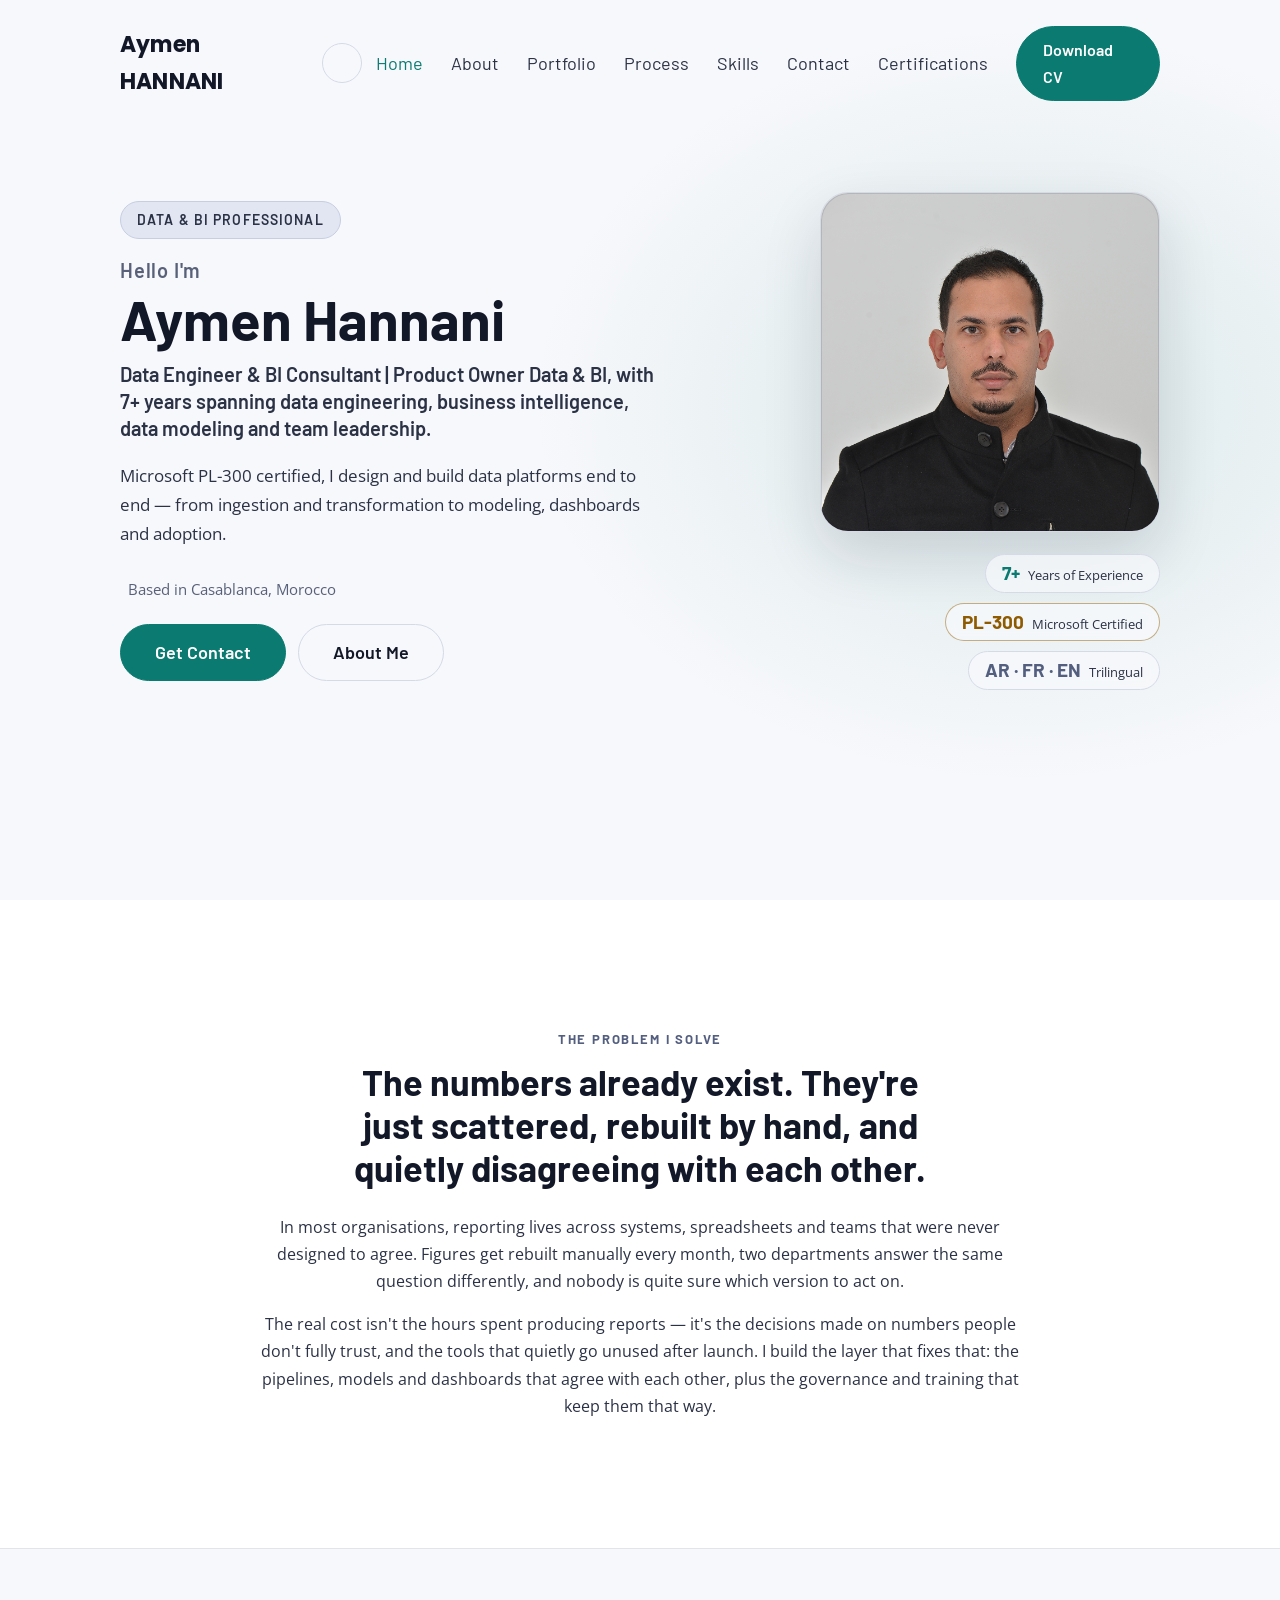
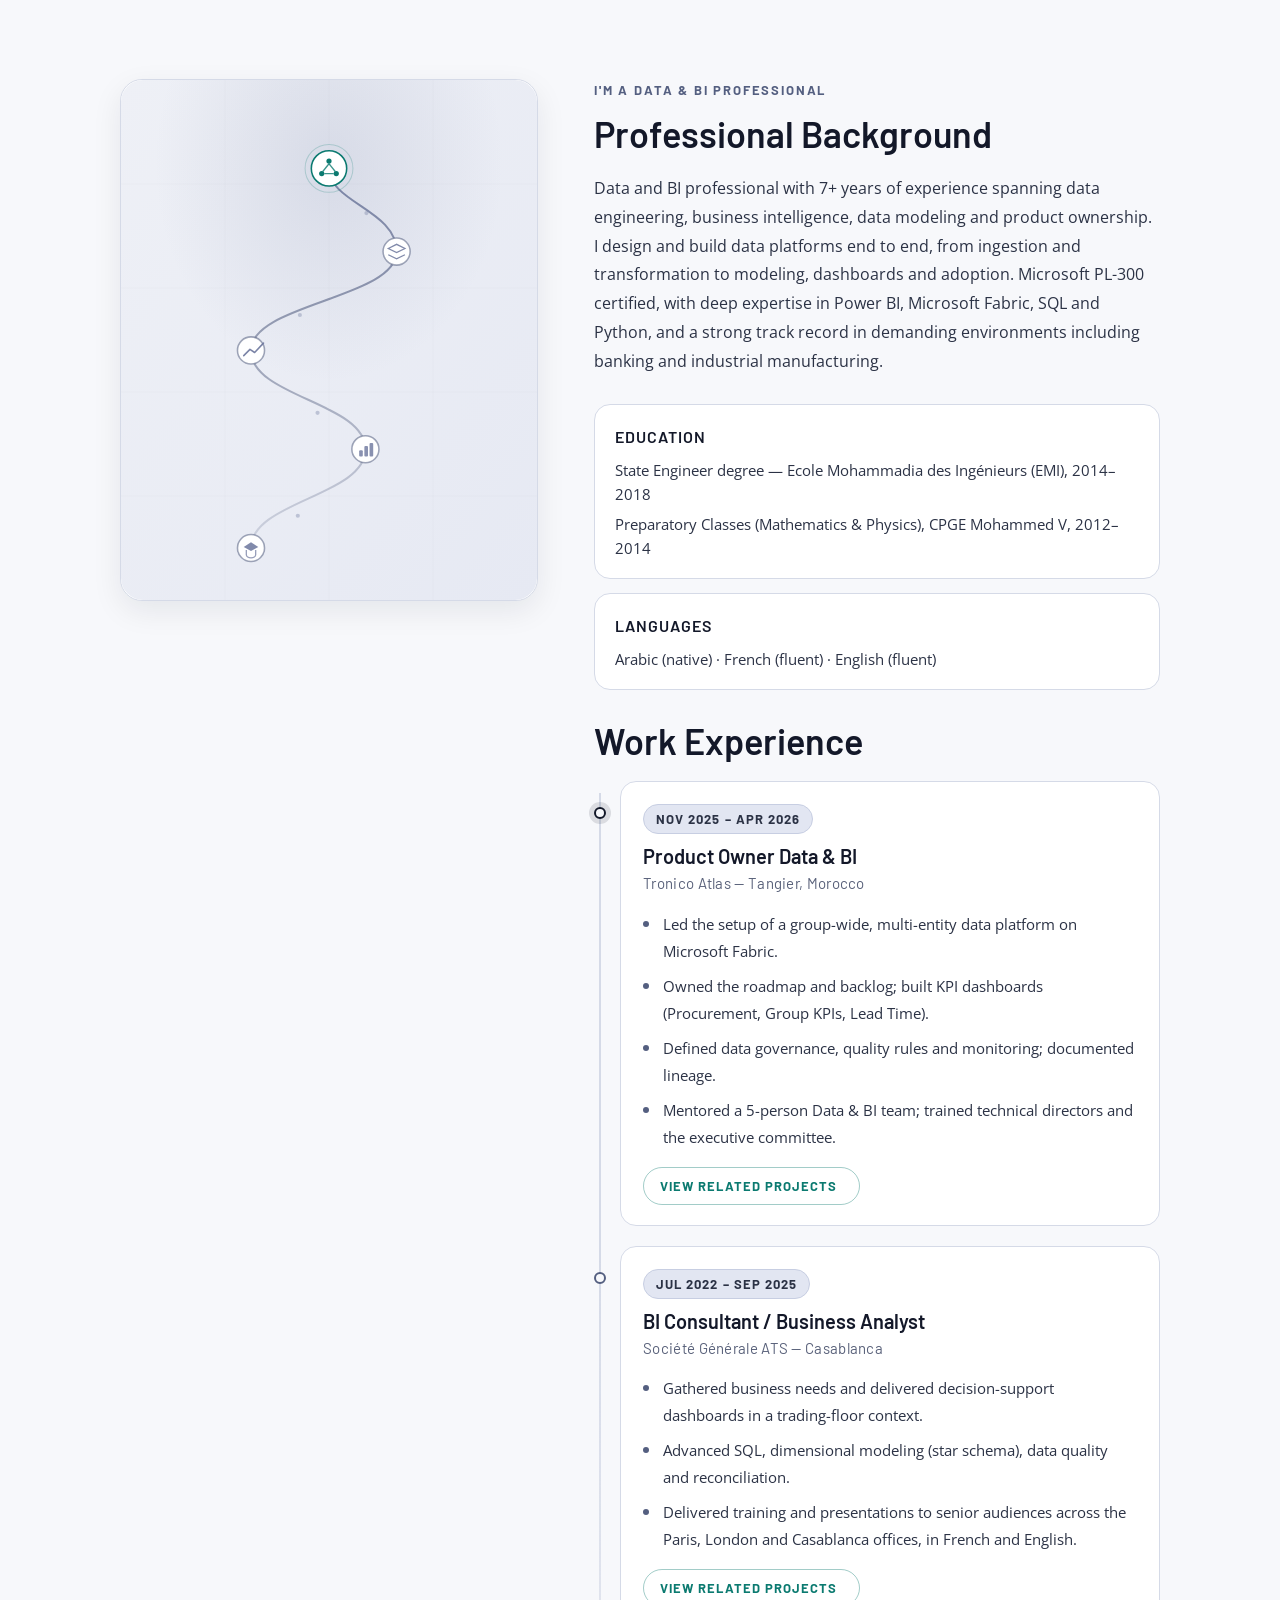
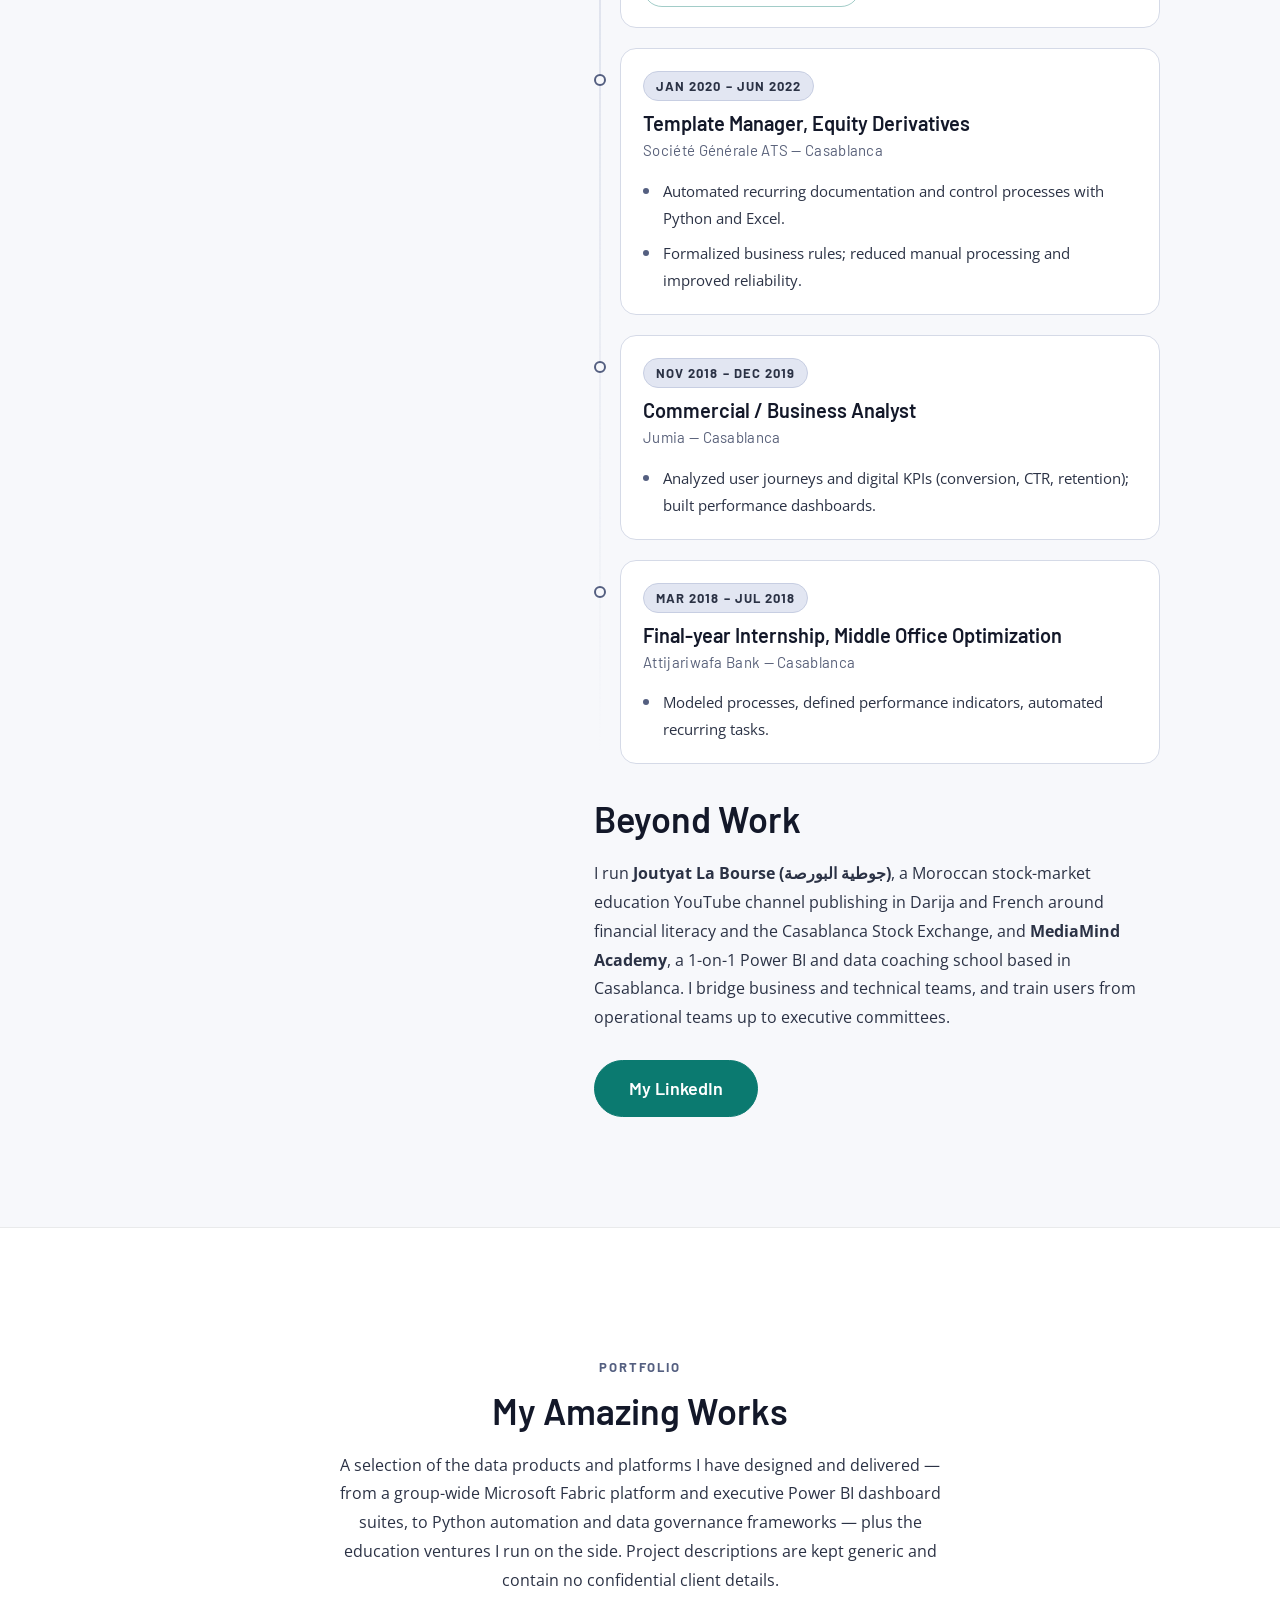
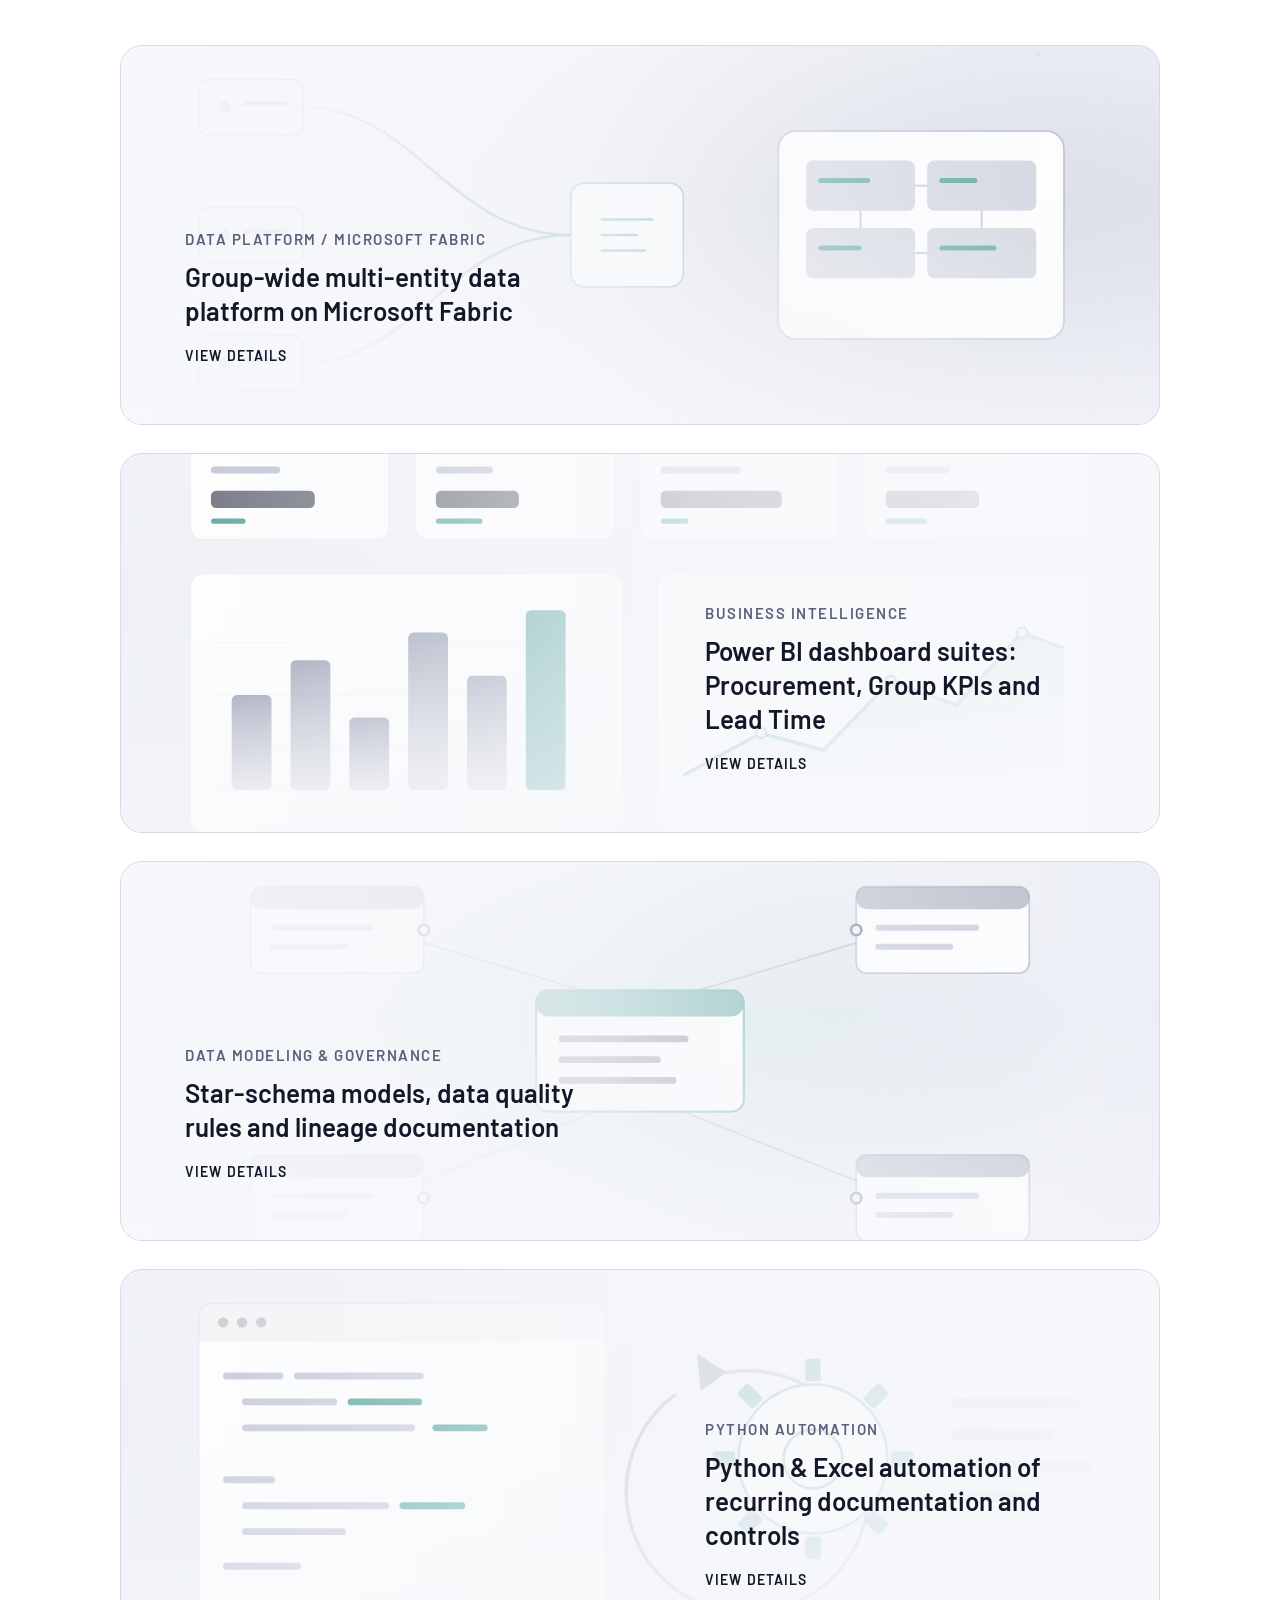
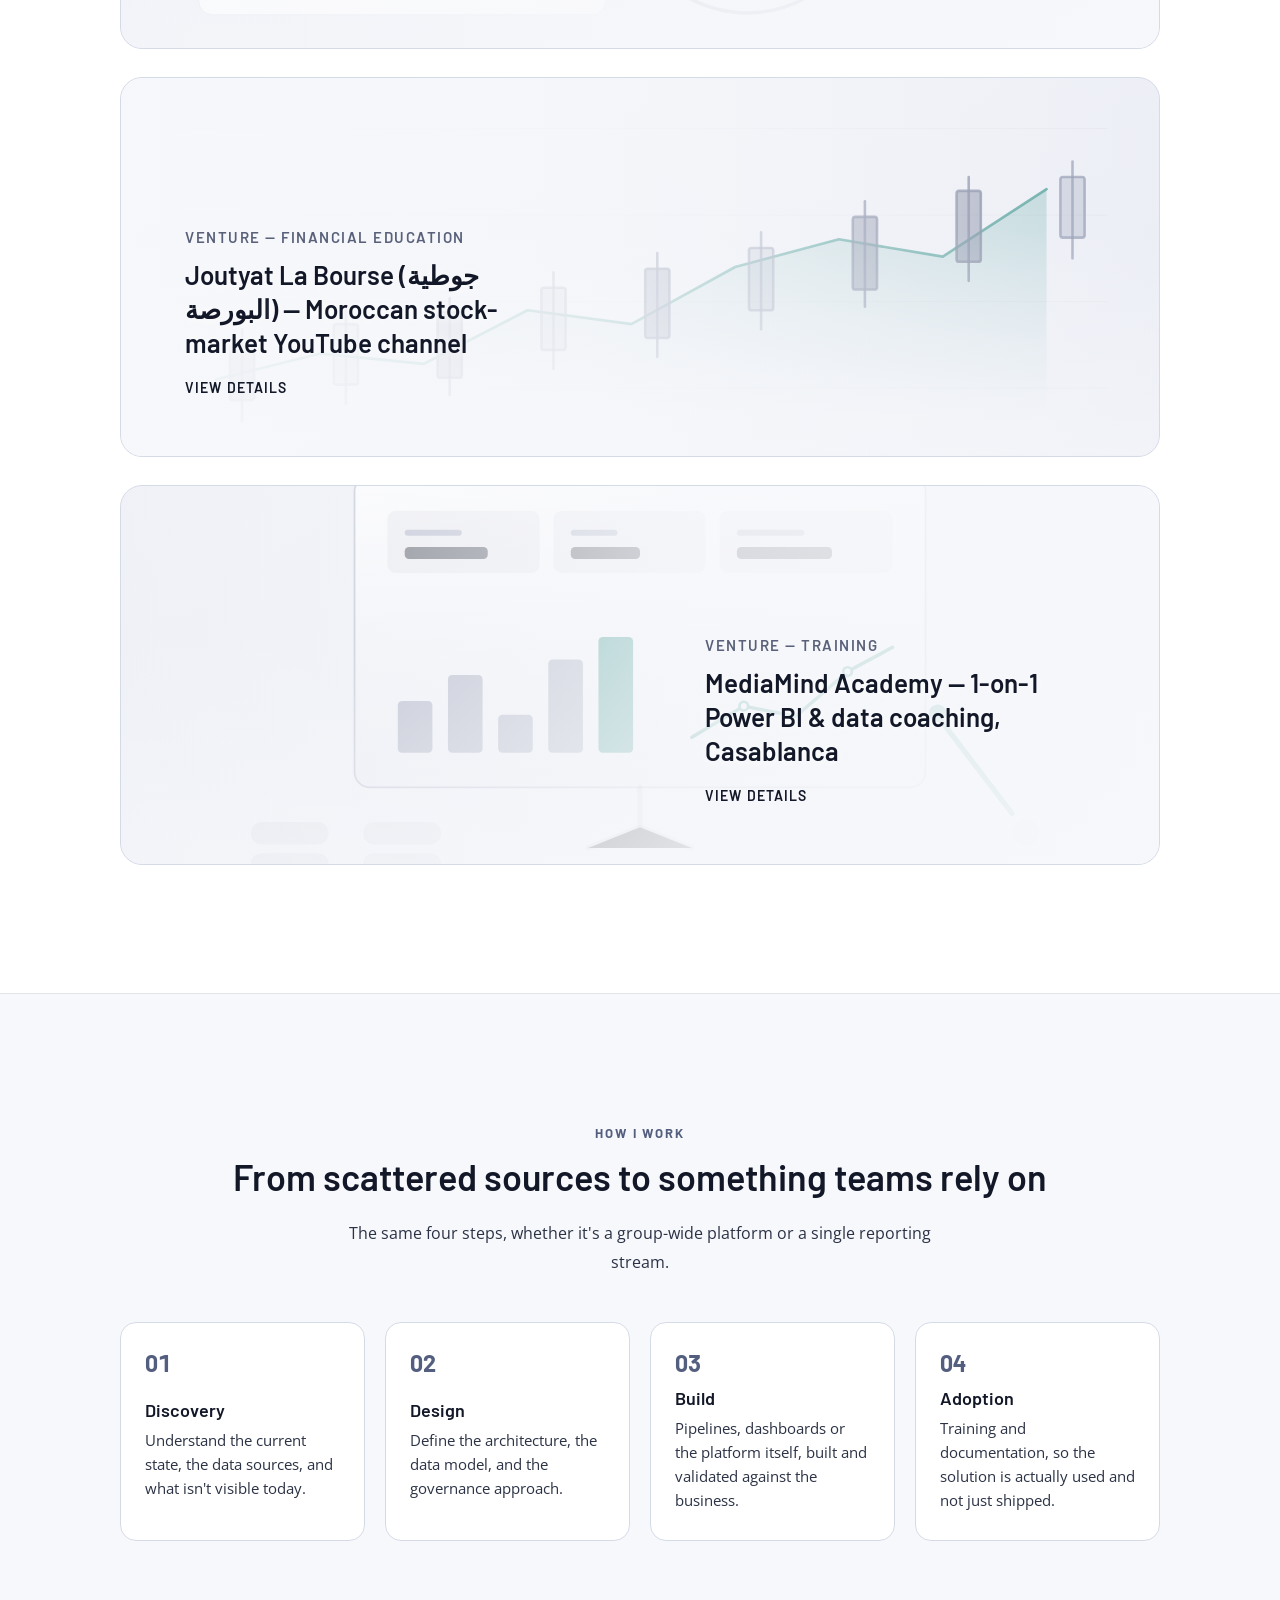
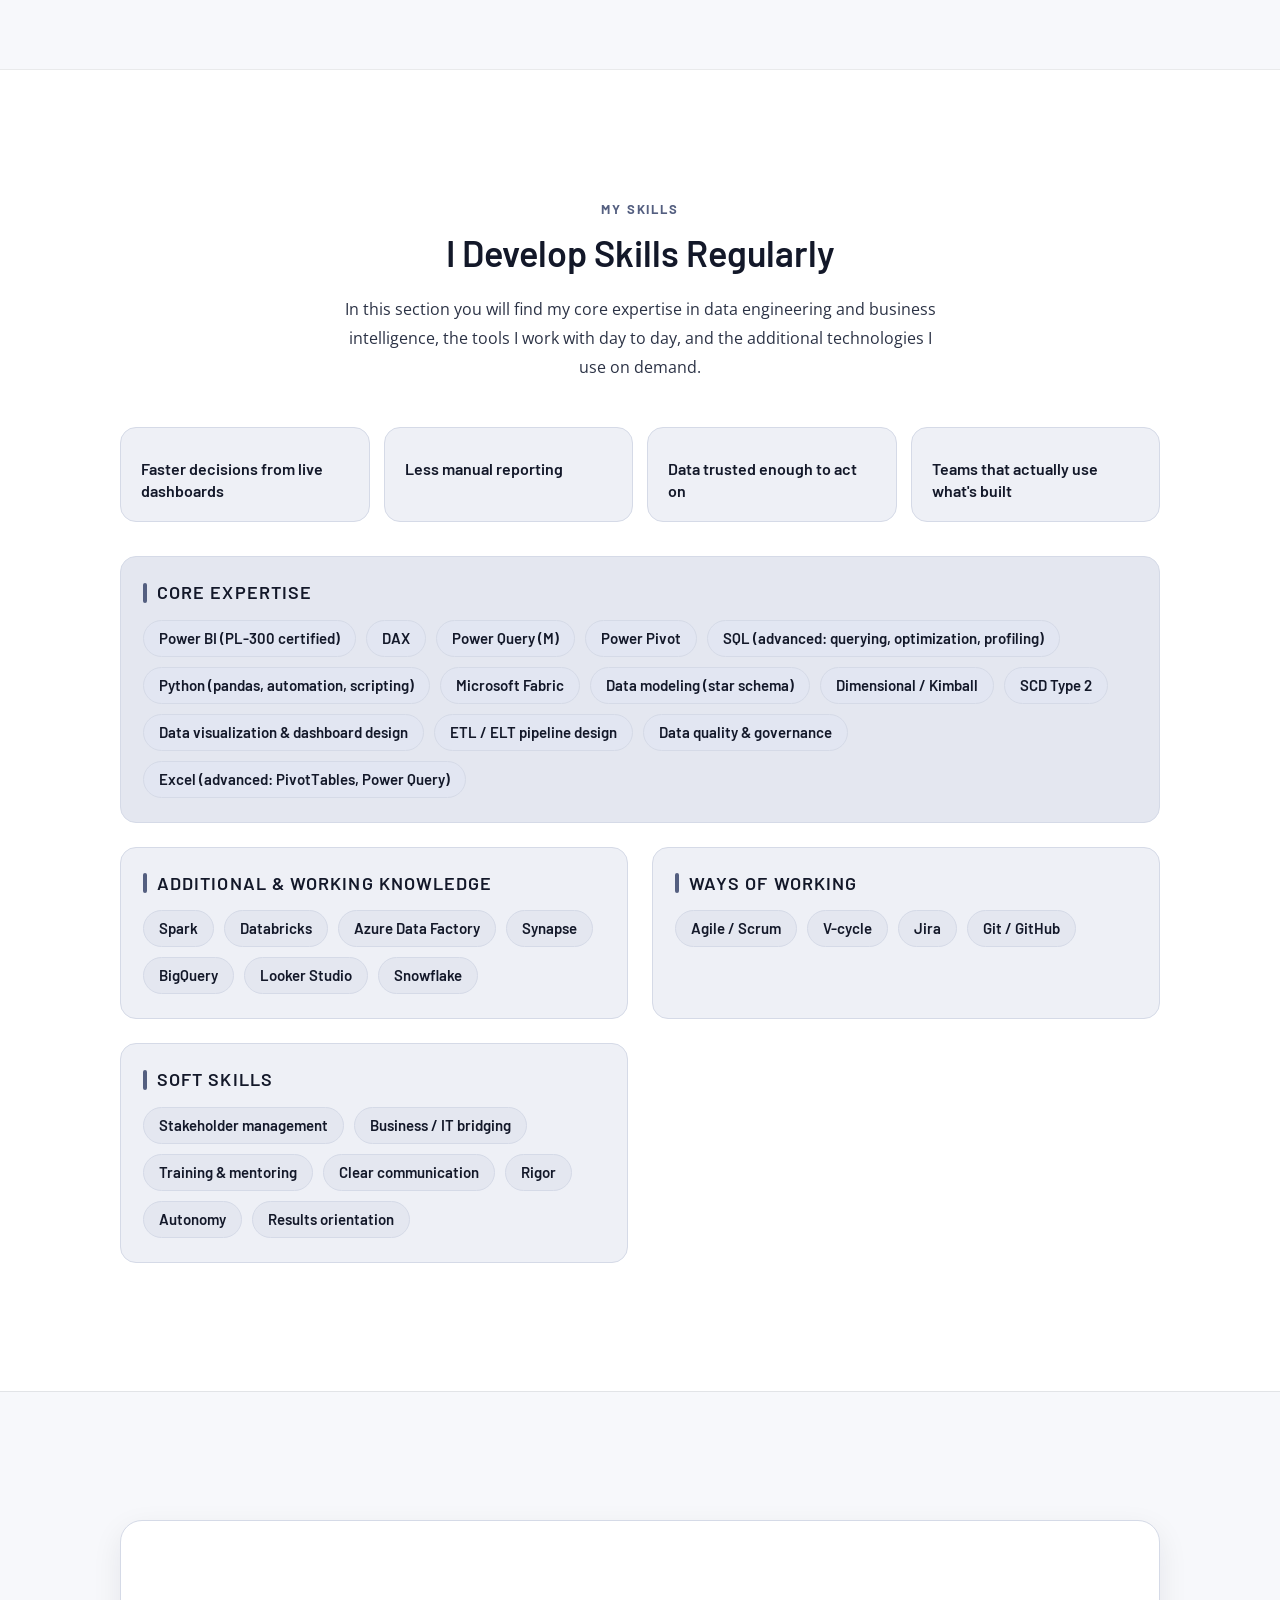
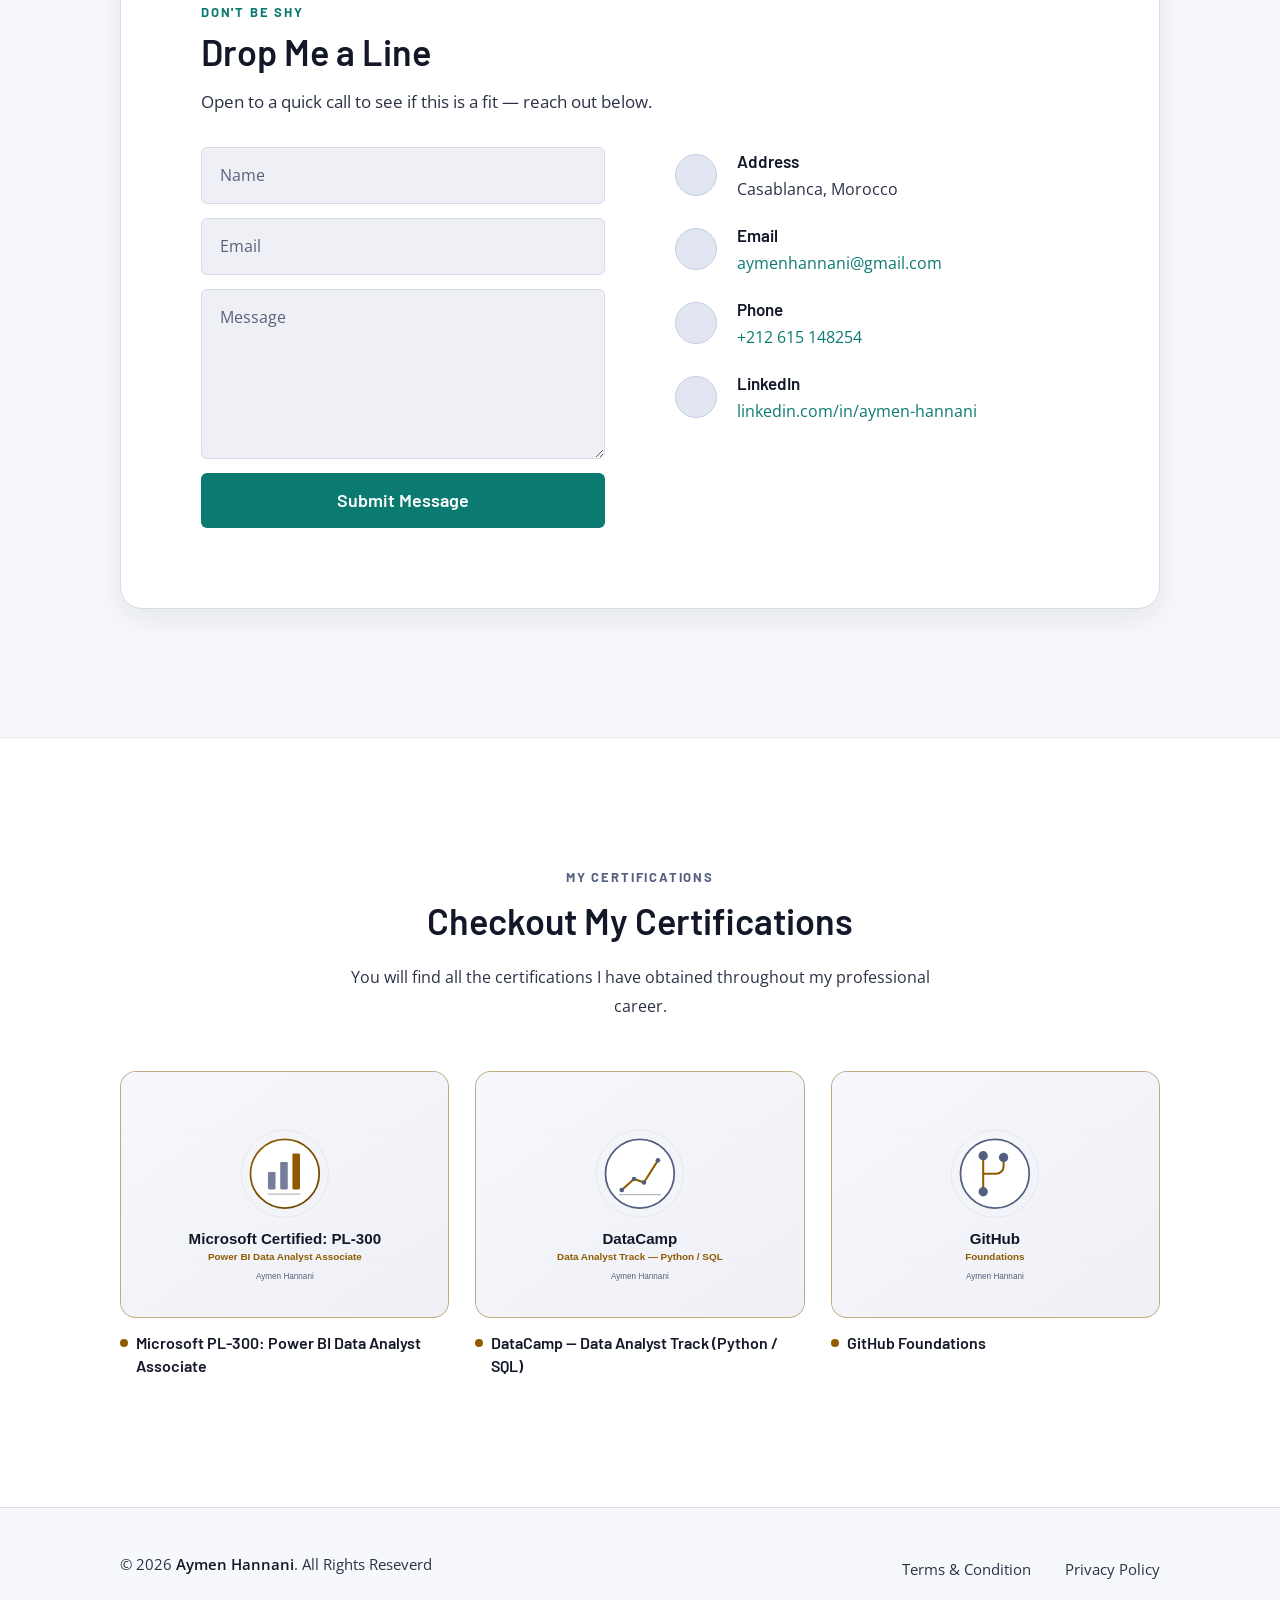
==== commit 3aa0a167: "commit with SG ATS projects" ====
--- a/index.html
+++ b/index.html
@@ -331,7 +331,7 @@
                 dialog directly; two or more open a short picker first. Roles without
                 the attribute stay non-interactive.
               -->
-              <li class="timeline-item" data-related-projects="detail-fabric-platform detail-powerbi-suites detail-qlik-migration">
+              <li class="timeline-item" data-related-projects="detail-fabric-platform detail-data-modeling detail-powerbi-suites detail-qlik-migration">
                 <div class="timeline-card">
                   <p class="timeline-date">Nov 2025 – Apr 2026</p>
                   <h3 class="h3 timeline-role">Product Owner Data &amp; BI</h3>
@@ -352,7 +352,7 @@
                 </div>
               </li>
 
-              <li class="timeline-item">
+              <li class="timeline-item" data-related-projects="detail-sg-doc-automation detail-bi-performance-dashboards">
                 <div class="timeline-card">
                   <p class="timeline-date">Jul 2022 – Sep 2025</p>
                   <h3 class="h3 timeline-role">BI Consultant / Business Analyst</h3>
@@ -364,6 +364,12 @@
                     <li>Delivered training and presentations to senior audiences across the Paris, London and Casablanca
                       offices, in French and English.</li>
                   </ul>
+
+                  <button type="button" class="timeline-link" data-related-trigger
+                    aria-label="View related projects for BI Consultant / Business Analyst">
+                    <span>View related projects</span>
+                    <ion-icon name="arrow-forward" aria-hidden="true"></ion-icon>
+                  </button>
                 </div>
               </li>
 
@@ -988,6 +994,40 @@
 
       </span>
     </button>
+
+    <button type="button" class="portfolio-card" data-project="sg-doc-automation"
+      data-art="./assets/images/art-sg-doc-automation.svg" data-art-light="./assets/images/art-sg-doc-automation-light.svg">
+      <span class="card-content">
+
+        <span class="card-subtitle" data-card-subtitle>Documentation automation / Equity Derivatives</span>
+
+        <span class="h3 card-title" data-card-title>Automated documentation for structured products</span>
+
+        <span class="btn-link">
+          <span>View Details</span>
+
+          <ion-icon name="arrow-forward"></ion-icon>
+        </span>
+
+      </span>
+    </button>
+
+    <button type="button" class="portfolio-card" data-project="bi-performance-dashboards"
+      data-art="./assets/images/art-bi-performance.svg" data-art-light="./assets/images/art-bi-performance-light.svg">
+      <span class="card-content">
+
+        <span class="card-subtitle" data-card-subtitle>Business Intelligence / Benchmarking</span>
+
+        <span class="h3 card-title" data-card-title>Financial-products performance dashboards across banks and providers</span>
+
+        <span class="btn-link">
+          <span>View Details</span>
+
+          <ion-icon name="arrow-forward"></ion-icon>
+        </span>
+
+      </span>
+    </button>
   </div>
 
 
@@ -1673,6 +1713,491 @@
 
   </template>
 
+
+  <!--
+    - CASE STUDY — sg-doc-automation
+    - Experience-only project (reached through the SG Template-Manager role, no
+    - portfolio tile). Copy and the automation diagram come from the supplied
+    - reference page, restyled onto the site's own tokens; diagram fills use the
+    - scoped --dia-* palette. Amber lives ONLY in the SVG (--dia-gold); the
+    - "why it's hard" markers are structural slate, not credential amber.
+  -->
+  <template id="detail-sg-doc-automation">
+
+    <p class="cs-eyebrow">Société Générale · Equity Derivatives</p>
+
+    <p class="cs-role-line">
+      <b>Template Manager, Equity Derivatives</b>
+      <span class="cs-dot"></span>Documentation automation
+      <span class="cs-dot"></span>Zero-error, client-facing
+    </p>
+
+    <p class="cs-lead">
+      Banks sell complex investment products whose exact terms — the levels, coupons and dates
+      that decide what a client is actually paid — have to appear perfectly on every legal and
+      marketing document. I built and ran the system that produced those documents
+      automatically: accurately, at growing scale, and with far less manual work.
+    </p>
+
+    <ul class="cs-chips">
+      <li>Structured products</li>
+      <li>Autocalls · Athena / Phoenix</li>
+      <li>Rate products</li>
+      <li>Template automation</li>
+      <li>Banking-grade controls</li>
+    </ul>
+
+
+    <!-- ── What these products are ───────────────────────────────── -->
+    <section class="cs-section">
+      <p class="cs-h2">First, what these products are</p>
+      <h4 class="cs-h3">A quick, plain-language tour</h4>
+      <p class="cs-text">
+        A structured product is an investment whose payout follows a set of rules tied to a
+        market level — a stock, an index, or an interest rate. Each rule is a precise number:
+        the level that triggers early repayment, the level above which a coupon is paid, the
+        protection level below which capital is at risk, the coupon size, the maturity, and the
+        dates it's all observed. I owned the documents for these families:
+      </p>
+
+      <div class="cs-suites">
+        <div class="cs-suite">
+          <div class="cs-suite-tag">Autocall</div>
+          <h4>Athena</h4>
+          <p>Coupons build up and are paid in one lump when the product repays early or matures.</p>
+        </div>
+        <div class="cs-suite">
+          <div class="cs-suite-tag">Autocall</div>
+          <h4>Phoenix</h4>
+          <p>Pays conditional coupons periodically through its life, and can repay early if a level is reached.</p>
+        </div>
+        <div class="cs-suite">
+          <div class="cs-suite-tag">Autocall</div>
+          <h4>Phoenix Memory</h4>
+          <p>Like Phoenix, but a missed coupon is remembered and caught up once the level is met again.</p>
+        </div>
+        <div class="cs-suite">
+          <div class="cs-suite-tag">Autocall</div>
+          <h4>Daily Autocall</h4>
+          <p>The early-repayment level is watched every day rather than on a few set dates — high-frequency.</p>
+        </div>
+        <div class="cs-suite">
+          <div class="cs-suite-tag">Rate product</div>
+          <h4>Fixed-rate</h4>
+          <p>Pays a coupon set in advance — a different calculation convention from the autocalls.</p>
+        </div>
+        <div class="cs-suite">
+          <div class="cs-suite-tag">Rate product</div>
+          <h4>Floating-rate</h4>
+          <p>The coupon tracks a reference rate plus a spread, recalculated each period.</p>
+        </div>
+      </div>
+    </section>
+
+
+    <!-- ── Why it's hard ─────────────────────────────────────────── -->
+    <section class="cs-section">
+      <p class="cs-h2">Why it's harder than it sounds</p>
+      <h4 class="cs-h3">"Document generation" undersells it</h4>
+      <p class="cs-text">
+        Every one of these documents is effectively a legal contract sent to clients. A single
+        wrong figure — a barrier one percent off, a coupon mislabelled — isn't a typo, it's a
+        financial and regulatory liability. Now multiply that by dozens of parameters per
+        product, several payoff types that each read differently, and a book of hundreds of
+        live products that keeps growing.
+      </p>
+      <ul class="cs-gov">
+        <li><span class="cs-mark">✓</span><span><b>Precision, not prose</b><span>Dozens of exact parameters per product must be represented perfectly and consistently.</span></span></li>
+        <li><span class="cs-mark">✓</span><span><b>Many payoff types</b><span>Athena, Phoenix, Phoenix Memory, Daily Autocall, fixed and floating rate — each with its own logic and wording.</span></span></li>
+        <li><span class="cs-mark">✓</span><span><b>Client-facing &amp; regulated</b><span>These go to investors. Zero tolerance for error, full traceability expected.</span></span></li>
+        <li><span class="cs-mark">✓</span><span><b>Volume that keeps growing</b><span>Hundreds of live products, plus an increasing share of bespoke, one-off structures.</span></span></li>
+      </ul>
+    </section>
+
+
+    <!-- ── What I built (centrepiece) ────────────────────────────── -->
+    <section class="cs-section">
+      <p class="cs-h2">What I built</p>
+      <h4 class="cs-h3">From product parameters to compliant documents — automatically</h4>
+      <p class="cs-text">
+        Instead of drafting each document by hand, the parameters of a product feed a
+        payoff-aware template engine that assembles the right document for the right payoff
+        type, passes through accuracy controls, and produces the client-ready term sheet,
+        marketing and legal documents.
+      </p>
+
+      <figure class="cs-figure">
+        <span class="cs-scrollhint">↔ Scroll the diagram horizontally</span>
+        <div class="cs-diagram">
+          <svg viewBox="0 0 1000 360" role="img" aria-labelledby="sg-eng-t sg-eng-d">
+            <title id="sg-eng-t">Documentation automation flow</title>
+            <desc id="sg-eng-d">Per-product parameters feed a payoff-aware template engine, through accuracy controls, producing client-ready documents.</desc>
+            <defs>
+              <marker id="sg-ah" viewBox="0 0 10 10" refX="8" refY="5" markerWidth="7" markerHeight="7" orient="auto-start-reverse">
+                <path d="M2 1L8 5L2 9" fill="none" stroke="var(--dia-struct)" stroke-width="1.6" stroke-linecap="round" stroke-linejoin="round"/>
+              </marker>
+              <marker id="sg-ah-teal" viewBox="0 0 10 10" refX="8" refY="5" markerWidth="7" markerHeight="7" orient="auto-start-reverse">
+                <path d="M2 1L8 5L2 9" fill="none" stroke="var(--dia-flow)" stroke-width="1.6" stroke-linecap="round" stroke-linejoin="round"/>
+              </marker>
+            </defs>
+
+            <!-- inputs -->
+            <text x="24" y="30" fill="var(--dia-text-dim)" font-size="12" font-weight="700" letter-spacing="1.5">PER-PRODUCT INPUTS</text>
+            <rect x="24" y="42" width="220" height="286" rx="12" fill="var(--dia-struct-bg)" stroke="var(--dia-struct-line)" stroke-dasharray="5 5"/>
+            <g class="cs-mono" font-size="11.5">
+              <rect x="42" y="60" width="184" height="34" rx="7" fill="var(--dia-node-bg)" stroke="var(--dia-border)"/><text x="134" y="82" fill="var(--dia-text-muted)" text-anchor="middle">Underlying</text>
+              <rect x="42" y="102" width="184" height="34" rx="7" fill="var(--dia-node-bg)" stroke="var(--dia-border)"/><text x="134" y="124" fill="var(--dia-text-muted)" text-anchor="middle">Barriers · coupon/autocall/put</text>
+              <rect x="42" y="144" width="184" height="34" rx="7" fill="var(--dia-node-bg)" stroke="var(--dia-border)"/><text x="134" y="166" fill="var(--dia-text-muted)" text-anchor="middle">Coupon &amp; memory</text>
+              <rect x="42" y="186" width="184" height="34" rx="7" fill="var(--dia-node-bg)" stroke="var(--dia-border)"/><text x="134" y="208" fill="var(--dia-text-muted)" text-anchor="middle">Maturity</text>
+              <rect x="42" y="228" width="184" height="34" rx="7" fill="var(--dia-node-bg)" stroke="var(--dia-border)"/><text x="134" y="250" fill="var(--dia-text-muted)" text-anchor="middle">Observation dates</text>
+              <rect x="42" y="270" width="184" height="34" rx="7" fill="var(--dia-node-bg)" stroke="var(--dia-border)"/><text x="134" y="292" fill="var(--dia-text-muted)" text-anchor="middle">Payoff type</text>
+            </g>
+
+            <!-- engine -->
+            <rect x="300" y="112" width="210" height="146" rx="13" fill="var(--dia-gold-bg)" stroke="var(--dia-gold-line)"/>
+            <text x="405" y="150" fill="var(--dia-gold)" font-size="15" font-weight="700" text-anchor="middle">Template engine</text>
+            <text x="405" y="172" fill="var(--dia-gold-dim)" font-size="11.5" text-anchor="middle">payoff-aware</text>
+            <text x="405" y="196" fill="var(--dia-gold-dim)" font-size="10.5" text-anchor="middle" class="cs-mono">Athena · Phoenix · Memory</text>
+            <text x="405" y="212" fill="var(--dia-gold-dim)" font-size="10.5" text-anchor="middle" class="cs-mono">Daily · Fixed · Floating</text>
+            <line x1="244" y1="185" x2="296" y2="185" stroke="var(--dia-struct)" stroke-width="1.7" marker-end="url(#sg-ah)"/>
+
+            <!-- controls gate -->
+            <rect x="566" y="128" width="170" height="114" rx="12" fill="var(--dia-flow-bg)" stroke="var(--dia-flow)" stroke-width="1.7"/>
+            <text x="651" y="162" fill="var(--dia-flow-soft)" font-size="14.5" font-weight="700" text-anchor="middle">Accuracy</text>
+            <text x="651" y="181" fill="var(--dia-flow-soft)" font-size="14.5" font-weight="700" text-anchor="middle">controls</text>
+            <text x="651" y="205" fill="var(--dia-text-muted)" font-size="10.5" text-anchor="middle">every barrier, coupon</text>
+            <text x="651" y="219" fill="var(--dia-text-muted)" font-size="10.5" text-anchor="middle">&amp; date verified</text>
+            <line x1="510" y1="185" x2="562" y2="185" stroke="var(--dia-struct)" stroke-width="1.7" marker-end="url(#sg-ah)"/>
+
+            <!-- outputs -->
+            <line x1="736" y1="185" x2="788" y2="185" stroke="var(--dia-flow)" stroke-width="1.7" marker-end="url(#sg-ah-teal)"/>
+            <g>
+              <rect x="792" y="96" width="184" height="52" rx="10" fill="var(--dia-node-bg)" stroke="var(--dia-border-strong)"/>
+              <text x="884" y="121" fill="var(--dia-text)" font-size="13.5" font-weight="600" text-anchor="middle">Term sheet</text>
+              <text x="884" y="138" fill="var(--dia-text-muted)" font-size="11" text-anchor="middle">client-ready</text>
+              <rect x="792" y="159" width="184" height="52" rx="10" fill="var(--dia-node-bg)" stroke="var(--dia-border-strong)"/>
+              <text x="884" y="184" fill="var(--dia-text)" font-size="13.5" font-weight="600" text-anchor="middle">Marketing doc</text>
+              <text x="884" y="201" fill="var(--dia-text-muted)" font-size="11" text-anchor="middle">compliant</text>
+              <rect x="792" y="222" width="184" height="52" rx="10" fill="var(--dia-node-bg)" stroke="var(--dia-border-strong)"/>
+              <text x="884" y="247" fill="var(--dia-text)" font-size="13.5" font-weight="600" text-anchor="middle">Legal doc</text>
+              <text x="884" y="264" fill="var(--dia-text-muted)" font-size="11" text-anchor="middle">traceable</text>
+            </g>
+            <path d="M788 185 L770 185 L770 122 L788 122" fill="none" stroke="var(--dia-flow)" stroke-width="1.4" marker-end="url(#sg-ah-teal)"/>
+            <path d="M788 185 L770 185 L770 248 L788 248" fill="none" stroke="var(--dia-flow)" stroke-width="1.4" marker-end="url(#sg-ah-teal)"/>
+          </svg>
+        </div>
+        <figcaption class="cs-figcaption">
+          One controlled pipeline, every payoff family — the same parameters that make the product
+          make the document.
+        </figcaption>
+      </figure>
+    </section>
+
+
+    <!-- ── The results ───────────────────────────────────────────── -->
+    <section class="cs-section">
+      <p class="cs-h2">The results</p>
+      <h4 class="cs-h3">More output, fewer errors, freed-up people</h4>
+
+      <div class="cs-stats">
+        <div class="cs-stat-hero">
+          <div class="cs-big">+10–20%</div>
+          <div class="cs-cap">more products managed, over three years</div>
+          <div class="cs-sub">and more in real terms — a growing share were bespoke, higher-effort structures that the headline figure understates.</div>
+        </div>
+        <div class="cs-results">
+          <div class="cs-result"><span class="cs-check">✓</span><div><b>Production went up</b><span>The same team turned out more documents, faster, as the product book grew.</span></div></div>
+          <div class="cs-result"><span class="cs-check">✓</span><div><b>Manual editing went down</b><span>Automation replaced hand-drafting, cutting the slow, error-prone rework.</span></div></div>
+          <div class="cs-result"><span class="cs-check">✓</span><div><b>Marketers freed up</b><span>Less time on document mechanics meant more time on higher-value client work.</span></div></div>
+        </div>
+      </div>
+
+      <p class="cs-text">
+        The through-line: by turning documentation from manual drafting into a controlled,
+        automated pipeline, a small team absorbed a steadily rising volume — including more
+        customised products — without a matching rise in effort or error.
+      </p>
+    </section>
+
+
+    <!-- ── My role ───────────────────────────────────────────────── -->
+    <section class="cs-section">
+      <p class="cs-h2">My role</p>
+      <div class="cs-role">
+        <h4 class="cs-h3">Template Manager, Equity Derivatives</h4>
+        <p class="cs-text">Owned the documentation layer for the structured-products range end to end:</p>
+        <ul>
+          <li><b>Template library</b> — built and maintained the templates across every payoff family, from autocalls to rate products.</li>
+          <li><b>Automation</b> — turned the parameter-to-document flow into an automated pipeline instead of manual drafting.</li>
+          <li><b>Accuracy controls</b> — defined the checks that guarantee every barrier, coupon and date on a document matches the product.</li>
+          <li><b>Scaling the function</b> — absorbed a growing, increasingly bespoke product book without a matching rise in effort.</li>
+        </ul>
+      </div>
+    </section>
+
+
+    <!-- ── Why it matters ────────────────────────────────────────── -->
+    <section class="cs-section">
+      <p class="cs-h2">Why it matters</p>
+      <h4 class="cs-h3">The transferable version of this story</h4>
+      <p class="cs-text">
+        This is document automation at its most demanding: high-stakes, high-volume, zero-error,
+        client-facing output driven from structured data. The same pattern — parameters in,
+        controlled documents out — is exactly what I now bring to any organisation drowning in
+        manual, repetitive document and reporting work.
+      </p>
+    </section>
+
+
+    <!-- ── Closing ───────────────────────────────────────────────── -->
+    <section class="cs-section cs-close">
+      <h4 class="cs-h3">Want the detail behind this?</h4>
+      <p class="cs-text">
+        Happy to walk through how the automation and controls worked, and how the same approach
+        maps to your document or reporting bottlenecks.
+      </p>
+    </section>
+
+  </template>
+
+
+  <!--
+    - CASE STUDY — bi-performance-dashboards
+    - Experience-only project (reached through the SG BI-Consultant role, no
+    - portfolio tile). Copy and the two diagrams come from the supplied reference
+    - page, restyled onto the site's own tokens; diagram fills use the scoped
+    - --dia-* palette. Amber lives ONLY in the SVGs (--dia-gold), never in UI.
+  -->
+  <template id="detail-bi-performance-dashboards">
+
+    <p class="cs-eyebrow">Société Générale · Business Intelligence</p>
+
+    <p class="cs-role-line">
+      <b>BI Consultant / Business Analyst</b>
+      <span class="cs-dot"></span>Trading-floor context
+      <span class="cs-dot"></span>Benchmark &amp; trend reporting
+    </p>
+
+    <p class="cs-lead">
+      How is each financial product performing — and how does one provider stack up against
+      another? I consolidated performance data scattered across many banks and providers,
+      made it genuinely comparable, and turned it into decision-support dashboards that let a
+      trading-floor audience benchmark providers and read trends at a glance.
+    </p>
+
+    <ul class="cs-chips">
+      <li>Performance benchmarking</li>
+      <li>Trend analysis</li>
+      <li>Advanced SQL · star schema</li>
+      <li>Data quality &amp; reconciliation</li>
+      <li>Senior-audience reporting</li>
+    </ul>
+
+
+    <!-- ── The challenge ─────────────────────────────────────────── -->
+    <section class="cs-section">
+      <p class="cs-h2">The challenge</p>
+      <h4 class="cs-h3">Everyone had numbers — nobody had comparable ones</h4>
+      <p class="cs-text">
+        Performance data came from many banks and providers, each in its own format, with its own
+        conventions for how a return or a figure is defined. Comparing a product from one provider
+        against another — or tracking how the whole book moved over time — meant painstaking manual
+        work, and the answers rarely agreed. On a trading floor, where decisions are made fast and
+        on trust, that gap matters. The job was to make the numbers comparable, reconciled, and
+        instantly readable.
+      </p>
+    </section>
+
+
+    <!-- ── How it works (centrepiece) ────────────────────────────── -->
+    <section class="cs-section">
+      <p class="cs-h2">How it works</p>
+      <h4 class="cs-h3">Many providers in, one comparable view out</h4>
+      <p class="cs-text">
+        Data from every bank and provider was consolidated, then normalised and reconciled so a
+        figure means the same thing wherever it came from. That comparable data was modelled as a
+        star schema and surfaced in two lenses: a benchmark that ranks providers against each
+        other, and a trend view that tracks performance over time.
+      </p>
+
+      <figure class="cs-figure">
+        <span class="cs-scrollhint">↔ Scroll the diagram horizontally</span>
+        <div class="cs-diagram">
+          <svg viewBox="0 0 1000 320" role="img" aria-labelledby="bi-flow-t bi-flow-d">
+            <title id="bi-flow-t">Performance data consolidation flow</title>
+            <desc id="bi-flow-d">Many bank and provider sources normalised and reconciled into a comparable model feeding benchmark and trend dashboards.</desc>
+            <defs>
+              <marker id="bi-fah" viewBox="0 0 10 10" refX="8" refY="5" markerWidth="7" markerHeight="7" orient="auto-start-reverse">
+                <path d="M2 1L8 5L2 9" fill="none" stroke="var(--dia-struct)" stroke-width="1.6" stroke-linecap="round" stroke-linejoin="round"/>
+              </marker>
+              <marker id="bi-fah-teal" viewBox="0 0 10 10" refX="8" refY="5" markerWidth="7" markerHeight="7" orient="auto-start-reverse">
+                <path d="M2 1L8 5L2 9" fill="none" stroke="var(--dia-flow)" stroke-width="1.6" stroke-linecap="round" stroke-linejoin="round"/>
+              </marker>
+            </defs>
+
+            <!-- sources -->
+            <text x="24" y="30" fill="var(--dia-text-dim)" font-size="12" font-weight="700" letter-spacing="1.5">BANKS &amp; PROVIDERS</text>
+            <rect x="24" y="42" width="196" height="236" rx="12" fill="var(--dia-struct-bg)" stroke="var(--dia-struct-line)" stroke-dasharray="5 5"/>
+            <g class="cs-mono" font-size="11.5">
+              <rect x="42" y="58" width="160" height="30" rx="7" fill="var(--dia-node-bg)" stroke="var(--dia-border)"/><text x="122" y="78" fill="var(--dia-text-muted)" text-anchor="middle">Bank A</text>
+              <rect x="42" y="96" width="160" height="30" rx="7" fill="var(--dia-node-bg)" stroke="var(--dia-border)"/><text x="122" y="116" fill="var(--dia-text-muted)" text-anchor="middle">Bank B</text>
+              <rect x="42" y="134" width="160" height="30" rx="7" fill="var(--dia-node-bg)" stroke="var(--dia-border)"/><text x="122" y="154" fill="var(--dia-text-muted)" text-anchor="middle">Provider C</text>
+              <rect x="42" y="172" width="160" height="30" rx="7" fill="var(--dia-node-bg)" stroke="var(--dia-border)"/><text x="122" y="192" fill="var(--dia-text-muted)" text-anchor="middle">Provider D</text>
+              <rect x="42" y="210" width="160" height="30" rx="7" fill="var(--dia-node-bg)" stroke="var(--dia-border)"/><text x="122" y="230" fill="var(--dia-text-dim)" text-anchor="middle">+ more</text>
+            </g>
+
+            <!-- normalise & reconcile -->
+            <rect x="278" y="80" width="200" height="160" rx="13" fill="var(--dia-flow-bg)" stroke="var(--dia-flow)" stroke-width="1.7"/>
+            <text x="378" y="132" fill="var(--dia-flow-soft)" font-size="14.5" font-weight="700" text-anchor="middle">Normalise &amp;</text>
+            <text x="378" y="151" fill="var(--dia-flow-soft)" font-size="14.5" font-weight="700" text-anchor="middle">reconcile</text>
+            <text x="378" y="176" fill="var(--dia-text-muted)" font-size="11" text-anchor="middle">harmonise formats</text>
+            <text x="378" y="191" fill="var(--dia-text-muted)" font-size="11" text-anchor="middle">align conventions · quality</text>
+            <line x1="220" y1="160" x2="274" y2="160" stroke="var(--dia-struct)" stroke-width="1.7" marker-end="url(#bi-fah)"/>
+
+            <!-- comparable model -->
+            <rect x="536" y="115" width="180" height="90" rx="12" fill="var(--dia-gold-bg)" stroke="var(--dia-gold-line)"/>
+            <text x="626" y="150" fill="var(--dia-gold)" font-size="14" font-weight="700" text-anchor="middle">Comparable model</text>
+            <text x="626" y="171" fill="var(--dia-gold-dim)" font-size="11.5" text-anchor="middle">star schema · one definition</text>
+            <line x1="478" y1="160" x2="532" y2="160" stroke="var(--dia-struct)" stroke-width="1.7" marker-end="url(#bi-fah)"/>
+
+            <!-- outputs -->
+            <rect x="772" y="96" width="204" height="60" rx="11" fill="var(--dia-node-bg)" stroke="var(--dia-flow-line)"/>
+            <text x="874" y="122" fill="var(--dia-text)" font-size="13.5" font-weight="700" text-anchor="middle">Provider benchmark</text>
+            <text x="874" y="140" fill="var(--dia-text-muted)" font-size="11" text-anchor="middle">who's ahead, who's behind</text>
+            <rect x="772" y="166" width="204" height="60" rx="11" fill="var(--dia-node-bg)" stroke="var(--dia-flow-line)"/>
+            <text x="874" y="192" fill="var(--dia-text)" font-size="13.5" font-weight="700" text-anchor="middle">Performance trends</text>
+            <text x="874" y="210" fill="var(--dia-text-muted)" font-size="11" text-anchor="middle">how it moves over time</text>
+            <path d="M716 160 L744 160 L744 126 L768 126" fill="none" stroke="var(--dia-flow)" stroke-width="1.6" marker-end="url(#bi-fah-teal)"/>
+            <path d="M716 160 L744 160 L744 196 L768 196" fill="none" stroke="var(--dia-flow)" stroke-width="1.6" marker-end="url(#bi-fah-teal)"/>
+          </svg>
+        </div>
+        <figcaption class="cs-figcaption">
+          The hard part isn't the chart — it's making a dozen providers' numbers mean the same thing.
+        </figcaption>
+      </figure>
+    </section>
+
+
+    <!-- ── What the dashboards answered ──────────────────────────── -->
+    <section class="cs-section">
+      <p class="cs-h2">What the dashboards answered</p>
+      <h4 class="cs-h3">Three questions, one trusted source</h4>
+
+      <div class="cs-suites">
+        <div class="cs-suite">
+          <div class="cs-suite-tag">Benchmark</div>
+          <h4>Who's performing best?</h4>
+          <p>Products and providers ranked side by side on a like-for-like basis.</p>
+        </div>
+        <div class="cs-suite">
+          <div class="cs-suite-tag">Trend</div>
+          <h4>Which way is it moving?</h4>
+          <p>Performance tracked over time, so shifts are seen early, not after the fact.</p>
+        </div>
+        <div class="cs-suite">
+          <div class="cs-suite-tag">Mix</div>
+          <h4>Across every product type</h4>
+          <p>Funds, structured products and other instruments, in one consolidated view.</p>
+        </div>
+      </div>
+
+      <figure class="cs-figure">
+        <span class="cs-scrollhint">↔ Scroll the diagram horizontally</span>
+        <div class="cs-diagram">
+          <svg viewBox="0 0 1000 240" role="img" aria-labelledby="bi-chart-t bi-chart-d">
+            <title id="bi-chart-t">Benchmark and trend views</title>
+            <desc id="bi-chart-d">A bar chart benchmarking providers and a line chart showing performance over time.</desc>
+            <!-- panel 1: benchmark bars -->
+            <rect x="24" y="20" width="456" height="200" rx="12" fill="var(--dia-node-bg)" stroke="var(--dia-border)"/>
+            <text x="46" y="48" fill="var(--dia-text-muted)" font-size="12.5" font-weight="700">Provider benchmark</text>
+            <line x1="46" y1="190" x2="458" y2="190" stroke="var(--dia-border-strong)"/>
+            <g stroke="var(--dia-flow)">
+              <rect x="70"  y="96"  width="54" height="94"  rx="4" fill="var(--dia-flow)" fill-opacity=".35"/>
+              <rect x="148" y="120" width="54" height="70"  rx="4" fill="var(--dia-flow)" fill-opacity=".25" stroke-opacity=".6"/>
+              <rect x="226" y="72"  width="54" height="118" rx="4" fill="var(--dia-flow)" fill-opacity=".45"/>
+              <rect x="304" y="132" width="54" height="58"  rx="4" fill="var(--dia-flow)" fill-opacity=".22" stroke-opacity=".6"/>
+              <rect x="382" y="108" width="54" height="82"  rx="4" fill="var(--dia-flow)" fill-opacity=".3"  stroke-opacity=".6"/>
+            </g>
+            <g fill="var(--dia-text-dim)" font-size="10.5" text-anchor="middle">
+              <text x="97" y="206">A</text><text x="175" y="206">B</text><text x="253" y="206">C</text><text x="331" y="206">D</text><text x="409" y="206">E</text>
+            </g>
+
+            <!-- panel 2: trend line -->
+            <rect x="520" y="20" width="456" height="200" rx="12" fill="var(--dia-node-bg)" stroke="var(--dia-border)"/>
+            <text x="542" y="48" fill="var(--dia-text-muted)" font-size="12.5" font-weight="700">Performance over time</text>
+            <line x1="542" y1="190" x2="954" y2="190" stroke="var(--dia-border-strong)"/>
+            <polyline points="558,168 616,150 674,158 732,120 790,128 848,92 906,78 944,64"
+                      fill="none" stroke="var(--dia-gold)" stroke-width="2.4" stroke-linejoin="round" stroke-linecap="round"/>
+            <g fill="var(--dia-gold)">
+              <circle cx="558" cy="168" r="3"/><circle cx="616" cy="150" r="3"/><circle cx="674" cy="158" r="3"/>
+              <circle cx="732" cy="120" r="3"/><circle cx="790" cy="128" r="3"/><circle cx="848" cy="92" r="3"/>
+              <circle cx="906" cy="78" r="3"/><circle cx="944" cy="64" r="3"/>
+            </g>
+          </svg>
+        </div>
+        <figcaption class="cs-figcaption">Illustrative — a benchmark lens and a trend lens over the same reconciled data.</figcaption>
+      </figure>
+    </section>
+
+
+    <!-- ── What made it trusted ──────────────────────────────────── -->
+    <section class="cs-section">
+      <p class="cs-h2">What made it trusted</p>
+      <h4 class="cs-h3">On a trading floor, the numbers have to be right</h4>
+      <ul class="cs-gov">
+        <li><span class="cs-mark">✓</span><span><b>Reconciliation</b><span>Figures cross-checked and reconciled across sources so discrepancies were caught, not shipped.</span></span></li>
+        <li><span class="cs-mark">✓</span><span><b>Normalisation across providers</b><span>Different formats and conventions harmonised so a comparison is genuinely like-for-like.</span></span></li>
+        <li><span class="cs-mark">✓</span><span><b>Advanced SQL &amp; star-schema modelling</b><span>A dimensional model so the same figures could be sliced fast and consistently.</span></span></li>
+        <li><span class="cs-mark">✓</span><span><b>Data-quality controls</b><span>Checks on completeness and coherence before anything reached a decision-maker.</span></span></li>
+        <li><span class="cs-mark">✓</span><span><b>Built for a demanding audience</b><span>Designed for a fast-moving trading-floor context where trust in the number is everything.</span></span></li>
+        <li><span class="cs-mark">✓</span><span><b>Explained, not just delivered</b><span>Presented and taught to senior audiences across the Paris, London and Casablanca offices, in French and English.</span></span></li>
+      </ul>
+    </section>
+
+
+    <!-- ── My role ───────────────────────────────────────────────── -->
+    <section class="cs-section">
+      <p class="cs-h2">My role</p>
+      <div class="cs-role">
+        <h4 class="cs-h3">BI Consultant / Business Analyst</h4>
+        <p class="cs-text">Took the work from scattered provider data through to dashboards a trading floor could act on:</p>
+        <ul>
+          <li><b>Requirements</b> — gathered what decision-makers actually needed to compare and track.</li>
+          <li><b>Data engineering</b> — consolidated, normalised and reconciled provider data with advanced SQL and dimensional modelling.</li>
+          <li><b>Dashboard design</b> — built the benchmark and trend views around how the audience reads and decides.</li>
+          <li><b>Enablement</b> — delivered training and presentations to senior audiences across three offices, in two languages.</li>
+        </ul>
+      </div>
+    </section>
+
+
+    <!-- ── Outcomes ──────────────────────────────────────────────── -->
+    <section class="cs-section">
+      <p class="cs-h2">Outcomes</p>
+      <h4 class="cs-h3">Comparable, trusted, and read at a glance</h4>
+      <ul class="cs-out">
+        <li><span class="cs-mark">✓</span><span>Products and providers finally comparable on a like-for-like basis.</span></li>
+        <li><span class="cs-mark">✓</span><span>Performance trends visible over time instead of reconstructed by hand.</span></li>
+        <li><span class="cs-mark">✓</span><span>Reconciled figures a trading-floor audience could trust and act on.</span></li>
+        <li><span class="cs-mark">✓</span><span>Manual comparison work replaced by a single consolidated source.</span></li>
+        <li><span class="cs-mark">✓</span><span>Adopted across senior audiences in three offices and two languages.</span></li>
+        <li><span class="cs-mark">✓</span><span>A reusable model that new products and providers slotted straight into.</span></li>
+      </ul>
+    </section>
+
+
+    <!-- ── Closing ───────────────────────────────────────────────── -->
+    <section class="cs-section cs-close">
+      <h4 class="cs-h3">Want the detail behind this?</h4>
+      <p class="cs-text">
+        Happy to walk through how the provider data was reconciled and modelled, and how the
+        benchmark and trend views were built.
+      </p>
+    </section>
+
+  </template>
+
+
   <!--
     - CASE STUDY — powerbi-suites
     - Standard portfolio-card detail (opens on card click). Copy and the semantic-
@@ -1877,23 +2402,263 @@
 
   </template>
 
+  <!--
+    - CASE STUDY — data-modeling
+    - Dual-entry (portfolio card + Tronico related-projects list). Copy and the two
+    - diagrams come from the supplied reference page, restyled onto the site's own
+    - tokens; diagram fills use the scoped --dia-* palette so both themes render
+    - legibly. No figures added, no copy rewritten.
+  -->
   <template id="detail-data-modeling">
-    <p class="modal-lede"><span class="modal-placeholder">[PROJECT_DETAIL: data-modeling — description, 2-4
-        sentences]</span></p>
-    <dl class="modal-meta">
-      <div>
-        <dt>Role</dt>
-        <dd><span class="modal-placeholder">[PROJECT_DETAIL: data-modeling — role]</span></dd>
+
+    <p class="cs-eyebrow">Tronico · Agôn Electronics group</p>
+
+    <p class="cs-role-line">
+      <b>Product Owner, Data &amp; BI</b>
+      <span class="cs-dot"></span>Data modeling &amp; governance
+      <span class="cs-dot"></span>The layer that makes numbers trustworthy
+    </p>
+
+    <p class="cs-lead">
+      Clean data isn't the same as trusted data. This is the modeling and governance layer of
+      the platform — the star-schema models that make the numbers usable, the quality rules
+      that keep them right, and the lineage that lets anyone trace a figure back to its source.
+      The unglamorous work that decides whether a dashboard gets believed.
+    </p>
+
+    <ul class="cs-chips">
+      <li>Dimensional modeling</li>
+      <li>Conformed dimensions</li>
+      <li>Data quality rules</li>
+      <li>Catalogue &amp; glossary</li>
+      <li>Source-to-consumption lineage</li>
+    </ul>
+
+
+    <!-- ── The challenge ─────────────────────────────────────────── -->
+    <section class="cs-section">
+      <p class="cs-h2">The challenge</p>
+      <h4 class="cs-h3">A cleaned table isn't yet a trusted number</h4>
+      <p class="cs-text">
+        Once data lands and is cleaned, three things still stand between it and a decision: it has
+        to be <b>modeled</b> so it can be queried consistently, <b>quality-checked</b> so errors
+        don't reach reports, and <b>documented</b> so people know what a figure means and where it
+        came from. Skip these and dashboards quietly drift, definitions diverge, and no one can say
+        which number is right. This layer exists so that never happens.
+      </p>
+    </section>
+
+
+    <!-- ── The models (centrepiece) ──────────────────────────────── -->
+    <section class="cs-section">
+      <p class="cs-h2">The models</p>
+      <h4 class="cs-h3">Star schemas with dimensions shared across the group</h4>
+      <p class="cs-text">
+        Gold-layer models follow a star schema — fact tables at the centre, surrounded by
+        conformed dimensions reused across entities, so "product", "supplier" or "date" mean the
+        same thing everywhere. Consistent naming and partitioning standards keep the models
+        predictable and fast to query.
+      </p>
+
+      <figure class="cs-figure">
+        <span class="cs-scrollhint">↔ Scroll the diagram horizontally</span>
+        <div class="cs-diagram">
+          <svg viewBox="0 0 1000 440" role="img" aria-labelledby="dm-star-t dm-star-d">
+            <title id="dm-star-t">Star-schema data model</title>
+            <desc id="dm-star-d">A central fact table surrounded by conformed dimension tables.</desc>
+            <defs>
+              <marker id="dm-skey" viewBox="0 0 12 12" refX="6" refY="6" markerWidth="9" markerHeight="9">
+                <circle cx="6" cy="6" r="3.4" fill="none" stroke="var(--dia-struct)" stroke-width="1.5"/>
+              </marker>
+            </defs>
+
+            <!-- relationships (drawn first, behind boxes) -->
+            <g stroke="var(--dia-struct)" stroke-width="1.5">
+              <line x1="215" y1="116" x2="440" y2="188" marker-start="url(#dm-skey)"/>
+              <line x1="785" y1="116" x2="560" y2="188" marker-start="url(#dm-skey)"/>
+              <line x1="190" y1="368" x2="435" y2="252" marker-start="url(#dm-skey)"/>
+              <line x1="810" y1="368" x2="565" y2="252" marker-start="url(#dm-skey)"/>
+              <line x1="500" y1="350" x2="500" y2="272" marker-start="url(#dm-skey)"/>
+            </g>
+
+            <!-- FACT (center) -->
+            <rect x="410" y="170" width="180" height="100" rx="12" fill="var(--dia-gold-bg)" stroke="var(--dia-gold-line)" stroke-width="1.6"/>
+            <text x="500" y="196" fill="var(--dia-gold)" font-size="14.5" font-weight="700" text-anchor="middle">FACT</text>
+            <text x="500" y="216" fill="var(--dia-gold-dim)" font-size="11.5" text-anchor="middle">Quality &amp; delivery events</text>
+            <line x1="426" y1="226" x2="574" y2="226" stroke="var(--dia-gold-line)"/>
+            <text x="500" y="243" fill="var(--dia-gold-dim)" font-size="11" text-anchor="middle" class="cs-mono">measures + foreign keys</text>
+
+            <!-- DIMENSIONS -->
+            <g>
+              <rect x="90" y="40" width="150" height="76" rx="10" fill="var(--dia-node-bg)" stroke="var(--dia-border-strong)"/>
+              <text x="105" y="64" fill="var(--dia-flow-soft)" font-size="10.5" font-weight="700" class="cs-mono">DIM</text>
+              <text x="105" y="86" fill="var(--dia-text)" font-size="14" font-weight="600">Date</text>
+              <text x="105" y="104" fill="var(--dia-text-muted)" font-size="11">calendar · periods</text>
+
+              <rect x="760" y="40" width="150" height="76" rx="10" fill="var(--dia-node-bg)" stroke="var(--dia-border-strong)"/>
+              <text x="775" y="64" fill="var(--dia-flow-soft)" font-size="10.5" font-weight="700" class="cs-mono">DIM</text>
+              <text x="775" y="86" fill="var(--dia-text)" font-size="14" font-weight="600">Product</text>
+              <text x="775" y="104" fill="var(--dia-text-muted)" font-size="11">references · families</text>
+
+              <rect x="40" y="330" width="150" height="76" rx="10" fill="var(--dia-node-bg)" stroke="var(--dia-border-strong)"/>
+              <text x="55" y="354" fill="var(--dia-flow-soft)" font-size="10.5" font-weight="700" class="cs-mono">DIM</text>
+              <text x="55" y="376" fill="var(--dia-text)" font-size="14" font-weight="600">Site / Entity</text>
+              <text x="55" y="394" fill="var(--dia-text-muted)" font-size="11">plant · company</text>
+
+              <rect x="810" y="330" width="150" height="76" rx="10" fill="var(--dia-node-bg)" stroke="var(--dia-border-strong)"/>
+              <text x="825" y="354" fill="var(--dia-flow-soft)" font-size="10.5" font-weight="700" class="cs-mono">DIM</text>
+              <text x="825" y="376" fill="var(--dia-text)" font-size="14" font-weight="600">Supplier</text>
+              <text x="825" y="394" fill="var(--dia-text-muted)" font-size="11">vendor · category</text>
+
+              <rect x="425" y="350" width="150" height="76" rx="10" fill="var(--dia-node-bg)" stroke="var(--dia-border-strong)"/>
+              <text x="440" y="374" fill="var(--dia-flow-soft)" font-size="10.5" font-weight="700" class="cs-mono">DIM</text>
+              <text x="440" y="396" fill="var(--dia-text)" font-size="14" font-weight="600">Defect type</text>
+              <text x="440" y="414" fill="var(--dia-text-muted)" font-size="11">cause · category</text>
+            </g>
+          </svg>
+        </div>
+        <figcaption class="cs-figcaption">
+          Conformed dimensions reused across entities — one definition of product, supplier, site
+          and date for the whole group.
+        </figcaption>
+      </figure>
+    </section>
+
+
+    <!-- ── Quality & lineage ─────────────────────────────────────── -->
+    <section class="cs-section">
+      <p class="cs-h2">Quality &amp; lineage</p>
+      <h4 class="cs-h3">Errors caught early, every figure traceable</h4>
+      <p class="cs-text">
+        Between clean data and the model sits a quality gate — rules and thresholds that route bad
+        rows to a quarantine instead of into a report, with automated checks and anomaly alerts.
+        And across the whole chain, lineage is documented: any figure in a dashboard can be traced
+        back to the exact source it came from, with impact analysis when a source changes.
+      </p>
+
+      <figure class="cs-figure">
+        <span class="cs-scrollhint">↔ Scroll the diagram horizontally</span>
+        <div class="cs-diagram">
+          <svg viewBox="0 0 1000 300" role="img" aria-labelledby="dm-ql-t dm-ql-d">
+            <title id="dm-ql-t">Data quality gate and lineage</title>
+            <desc id="dm-ql-d">Source to bronze to a silver quality gate with quarantine, then gold model to report, with lineage documented across the chain.</desc>
+            <defs>
+              <marker id="dm-ah" viewBox="0 0 10 10" refX="8" refY="5" markerWidth="7" markerHeight="7" orient="auto-start-reverse">
+                <path d="M2 1L8 5L2 9" fill="none" stroke="var(--dia-struct)" stroke-width="1.6" stroke-linecap="round" stroke-linejoin="round"/>
+              </marker>
+              <marker id="dm-ah-a" viewBox="0 0 10 10" refX="8" refY="5" markerWidth="7" markerHeight="7" orient="auto-start-reverse">
+                <path d="M2 1L8 5L2 9" fill="none" stroke="var(--dia-alert)" stroke-width="1.6" stroke-linecap="round" stroke-linejoin="round"/>
+              </marker>
+            </defs>
+
+            <g font-size="13" font-weight="600">
+              <rect x="24" y="60" width="150" height="60" rx="11" fill="var(--dia-node-bg)" stroke="var(--dia-border-strong)"/>
+              <text x="99" y="95" fill="var(--dia-text)" text-anchor="middle">Source</text>
+
+              <rect x="216" y="60" width="150" height="60" rx="11" fill="var(--dia-bronze-bg)" stroke="var(--dia-bronze-line)"/>
+              <text x="291" y="88" fill="var(--dia-bronze)" text-anchor="middle">Bronze</text>
+              <text x="291" y="106" fill="var(--dia-bronze-dim)" text-anchor="middle" font-size="11" font-weight="400">raw landing</text>
+
+              <rect x="408" y="52" width="160" height="76" rx="11" fill="var(--dia-flow-bg)" stroke="var(--dia-flow)" stroke-width="1.6"/>
+              <text x="488" y="80" fill="var(--dia-flow-soft)" text-anchor="middle">Silver · DQ gate</text>
+              <text x="488" y="99" fill="var(--dia-text-muted)" text-anchor="middle" font-size="10.5" font-weight="400">rules · thresholds</text>
+              <text x="488" y="114" fill="var(--dia-text-muted)" text-anchor="middle" font-size="10.5" font-weight="400">automated checks</text>
+
+              <rect x="610" y="60" width="150" height="60" rx="11" fill="var(--dia-gold-bg)" stroke="var(--dia-gold-line)"/>
+              <text x="685" y="88" fill="var(--dia-gold)" text-anchor="middle">Gold model</text>
+              <text x="685" y="106" fill="var(--dia-gold-dim)" text-anchor="middle" font-size="11" font-weight="400">star schema</text>
+
+              <rect x="802" y="60" width="150" height="60" rx="11" fill="var(--dia-flow-bg)" stroke="var(--dia-flow-line)"/>
+              <text x="877" y="95" fill="var(--dia-flow-soft)" text-anchor="middle">Report</text>
+            </g>
+
+            <!-- flow arrows -->
+            <g stroke="var(--dia-struct)" stroke-width="1.7">
+              <line x1="174" y1="90" x2="212" y2="90" marker-end="url(#dm-ah)"/>
+              <line x1="366" y1="90" x2="404" y2="90" marker-end="url(#dm-ah)"/>
+              <line x1="568" y1="90" x2="606" y2="90" marker-end="url(#dm-ah)"/>
+              <line x1="760" y1="90" x2="798" y2="90" marker-end="url(#dm-ah)"/>
+            </g>
+
+            <!-- quarantine branch -->
+            <rect x="408" y="176" width="160" height="46" rx="10" fill="var(--dia-alert-bg)" stroke="var(--dia-alert-line)"/>
+            <text x="488" y="204" fill="var(--dia-alert-soft)" font-size="12.5" font-weight="600" text-anchor="middle">Quarantine — bad rows</text>
+            <line x1="488" y1="128" x2="488" y2="174" stroke="var(--dia-alert)" stroke-width="1.6" stroke-dasharray="4 4" marker-end="url(#dm-ah-a)"/>
+
+            <!-- lineage bar -->
+            <rect x="24" y="250" width="928" height="34" rx="9" fill="var(--dia-flow-bg)" stroke="var(--dia-flow-line)"/>
+            <text x="44" y="272" fill="var(--dia-flow-soft)" font-size="12.5" font-weight="600">Lineage documented →</text>
+            <text x="210" y="272" fill="var(--dia-text-muted)" font-size="12">every figure traceable source → consumption · impact analysis on change</text>
+            <line x1="99" y1="248" x2="99" y2="234" stroke="var(--dia-flow-line)"/>
+            <line x1="877" y1="248" x2="877" y2="234" stroke="var(--dia-flow-line)"/>
+            <line x1="99" y1="234" x2="877" y2="234" stroke="var(--dia-flow-line)" stroke-dasharray="3 4"/>
+          </svg>
+        </div>
+        <figcaption class="cs-figcaption">
+          Bad rows quarantined, not reported · lineage spans the whole chain, source to consumption.
+        </figcaption>
+      </figure>
+    </section>
+
+
+    <!-- ── What keeps the models trustworthy ─────────────────────── -->
+    <section class="cs-section">
+      <p class="cs-h2">What keeps the models trustworthy</p>
+      <h4 class="cs-h3">Governance, not just modeling</h4>
+      <ul class="cs-gov">
+        <li><span class="cs-mark">✓</span><span><b>Conformed dimensions</b><span>Shared dimensions reused across entities, so a product or supplier is defined once for the whole group.</span></span></li>
+        <li><span class="cs-mark">✓</span><span><b>Naming &amp; partitioning standards</b><span>Consistent conventions across Bronze/Silver/Gold so models stay predictable and performant.</span></span></li>
+        <li><span class="cs-mark">✓</span><span><b>Data-quality rules &amp; quarantines</b><span>Defined rules and thresholds route bad rows aside instead of letting them reach reports.</span></span></li>
+        <li><span class="cs-mark">✓</span><span><b>Automated checks &amp; alerts</b><span>Quality controls run automatically, with anomaly alerts rather than manual spot-checking.</span></span></li>
+        <li><span class="cs-mark">✓</span><span><b>Catalogue &amp; business glossary</b><span>Assets, owners and classifications recorded, with validated business definitions for each term.</span></span></li>
+        <li><span class="cs-mark">✓</span><span><b>Source-to-consumption lineage</b><span>Every flow documented end to end, enabling impact analysis when a source changes.</span></span></li>
+      </ul>
+    </section>
+
+
+    <!-- ── My role ───────────────────────────────────────────────── -->
+    <section class="cs-section">
+      <p class="cs-h2">My role</p>
+      <div class="cs-role">
+        <h4 class="cs-h3">Product Owner, Data &amp; BI</h4>
+        <p class="cs-text">
+          Accountable for the modeling, quality and documentation standards — and hands-on on the
+          semantic models themselves:
+        </p>
+        <ul>
+          <li><b>Modeling standards</b> — set the star-schema and conformed-dimension conventions and owned the semantic-model development.</li>
+          <li><b>Quality framework</b> — defined the data-quality rules, thresholds and quarantine approach the platform runs on.</li>
+          <li><b>Catalogue &amp; glossary</b> — owned the business glossary so every KPI term has one validated definition.</li>
+          <li><b>Lineage &amp; documentation</b> — established source-to-consumption lineage and the technical documentation that keeps it maintainable.</li>
+        </ul>
       </div>
-      <div>
-        <dt>Tools</dt>
-        <dd><span class="modal-placeholder">[PROJECT_DETAIL: data-modeling — tools]</span></dd>
-      </div>
-      <div>
-        <dt>Outcome</dt>
-        <dd><span class="modal-placeholder">[PROJECT_DETAIL: data-modeling — outcome]</span></dd>
-      </div>
-    </dl>
+    </section>
+
+
+    <!-- ── Outcomes ──────────────────────────────────────────────── -->
+    <section class="cs-section">
+      <p class="cs-h2">Outcomes</p>
+      <h4 class="cs-h3">Numbers people can act on without second-guessing</h4>
+      <ul class="cs-out">
+        <li><span class="cs-mark">✓</span><span>Consistent star-schema models queried the same way across the group.</span></li>
+        <li><span class="cs-mark">✓</span><span>One definition of each dimension — no divergent versions of "product" or "supplier".</span></li>
+        <li><span class="cs-mark">✓</span><span>Quality errors caught and quarantined before they reach a report.</span></li>
+        <li><span class="cs-mark">✓</span><span>Any figure traceable back to its exact source.</span></li>
+        <li><span class="cs-mark">✓</span><span>A business glossary that ends "which number is right?" debates.</span></li>
+        <li><span class="cs-mark">✓</span><span>Impact analysis possible before a source change breaks something.</span></li>
+      </ul>
+    </section>
+
+
+    <!-- ── Closing ───────────────────────────────────────────────── -->
+    <section class="cs-section cs-close">
+      <h4 class="cs-h3">Want the detail behind the modeling layer?</h4>
+      <p class="cs-text">
+        Happy to walk through the modeling standards, the quality framework, and how lineage was
+        documented.
+      </p>
+    </section>
+
   </template>
 
   <template id="detail-python-automation">
--- a/assets/css/style.css
+++ b/assets/css/style.css
@@ -1188,8 +1188,10 @@
 .portfolio-card[data-project="python-automation"] { background-image: url("../images/art-automation.svg"); }
 .portfolio-card[data-project="joutyat-la-bourse"] { background-image: url("../images/art-stock-market.svg"); }
 .portfolio-card[data-project="mediamind-academy"] { background-image: url("../images/art-coaching.svg"); }
-/* related-only project (picker card, not shown in the Portfolio grid) */
+/* related-only projects (picker cards, not shown in the Portfolio grid) */
 .portfolio-card[data-project="qlik-migration"]    { background-image: url("../images/art-qlik-migration.svg"); }
+.portfolio-card[data-project="sg-doc-automation"] { background-image: url("../images/art-sg-doc-automation.svg"); }
+.portfolio-card[data-project="bi-performance-dashboards"] { background-image: url("../images/art-bi-performance.svg"); }
 
 [data-theme="light"] .portfolio-card[data-project="fabric-platform"]   { background-image: url("../images/art-fabric-platform-light.svg"); }
 [data-theme="light"] .portfolio-card[data-project="powerbi-suites"]    { background-image: url("../images/art-dashboards-light.svg"); }
@@ -1198,6 +1200,8 @@
 [data-theme="light"] .portfolio-card[data-project="joutyat-la-bourse"] { background-image: url("../images/art-stock-market-light.svg"); }
 [data-theme="light"] .portfolio-card[data-project="mediamind-academy"] { background-image: url("../images/art-coaching-light.svg"); }
 [data-theme="light"] .portfolio-card[data-project="qlik-migration"]    { background-image: url("../images/art-qlik-migration-light.svg"); }
+[data-theme="light"] .portfolio-card[data-project="sg-doc-automation"] { background-image: url("../images/art-sg-doc-automation-light.svg"); }
+[data-theme="light"] .portfolio-card[data-project="bi-performance-dashboards"] { background-image: url("../images/art-bi-performance-light.svg"); }
 
 /**
  * SCRIM — guarantees the title is legible over any artwork.
@@ -1855,6 +1859,96 @@
   font-weight: var(--fw-700);
 }
 
+/* --- results ("the sell": headline stat + result rows) -------------- */
+
+.cs-stats {
+  display: grid;
+  gap: 16px;
+  grid-template-columns: 1fr;
+  margin-block-end: 22px;
+}
+
+/* the headline number is deliberate ACTION-family emphasis, so teal */
+.cs-stat-hero {
+  background: linear-gradient(135deg, rgba(45, 212, 191, 0.12), rgba(45, 212, 191, 0.04));
+  border: 1px solid rgba(45, 212, 191, 0.30);
+  border-radius: var(--radius-15);
+  padding: 24px;
+}
+
+[data-theme="light"] .cs-stat-hero {
+  background: linear-gradient(135deg, rgba(11, 122, 112, 0.10), rgba(11, 122, 112, 0.03));
+  border-color: rgba(11, 122, 112, 0.35);
+}
+
+.cs-stat-hero .cs-big {
+  color: var(--accent-primary);
+  font-family: var(--ff-barlow);
+  font-size: 4rem;
+  font-weight: 800;
+  letter-spacing: -0.02em;
+  line-height: 1;
+}
+
+.cs-stat-hero .cs-cap {
+  color: var(--fg);
+  font-family: var(--ff-barlow);
+  font-size: 1.5rem;
+  font-weight: var(--fw-600);
+  margin-block-start: 10px;
+}
+
+.cs-stat-hero .cs-sub {
+  color: var(--text);
+  font-size: 1.35rem;
+  line-height: 1.6;
+  margin-block-start: 6px;
+}
+
+.cs-results {
+  display: grid;
+  gap: 12px;
+}
+
+.cs-result {
+  display: flex;
+  gap: 12px;
+  align-items: flex-start;
+  background-color: var(--surface-2);
+  border: 1px solid var(--line);
+  border-radius: var(--radius-15);
+  padding: 14px 16px;
+}
+
+/* result ticks are ACTION-family wins, so teal (unlike the structural cs-mark) */
+.cs-result .cs-check {
+  flex: none;
+  color: var(--accent-primary);
+  font-size: 1.5rem;
+  font-weight: var(--fw-700);
+  line-height: 1.4;
+}
+
+.cs-result b {
+  display: block;
+  color: var(--fg);
+  font-family: var(--ff-barlow);
+  font-size: 1.45rem;
+  font-weight: var(--fw-600);
+  margin-block-end: 2px;
+}
+
+.cs-result b + span {
+  display: block;
+  color: var(--text);
+  font-size: 1.35rem;
+  line-height: 1.6;
+}
+
+@media (min-width: 720px) {
+  .cs-stats { grid-template-columns: 1.1fr 1fr; }
+}
+
 /* --- my role -------------------------------------------------------- */
 
 .cs-role {
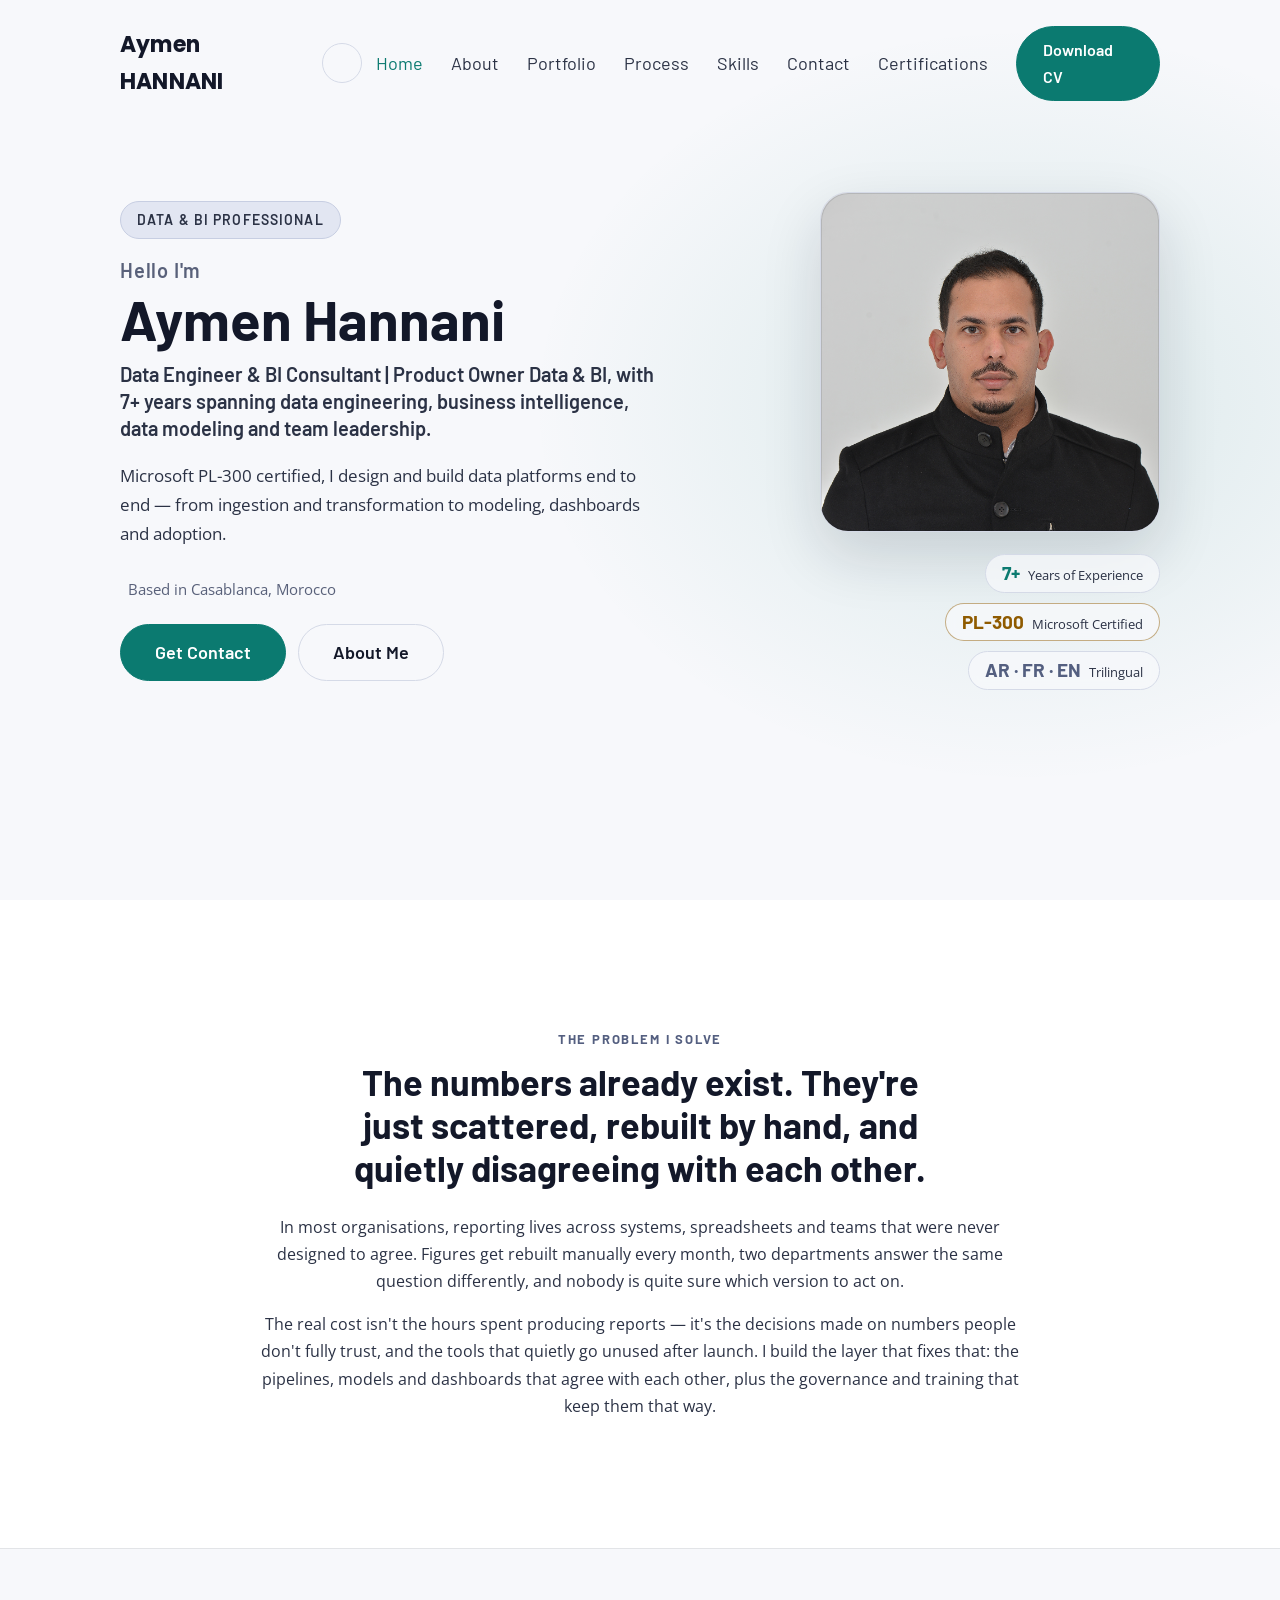
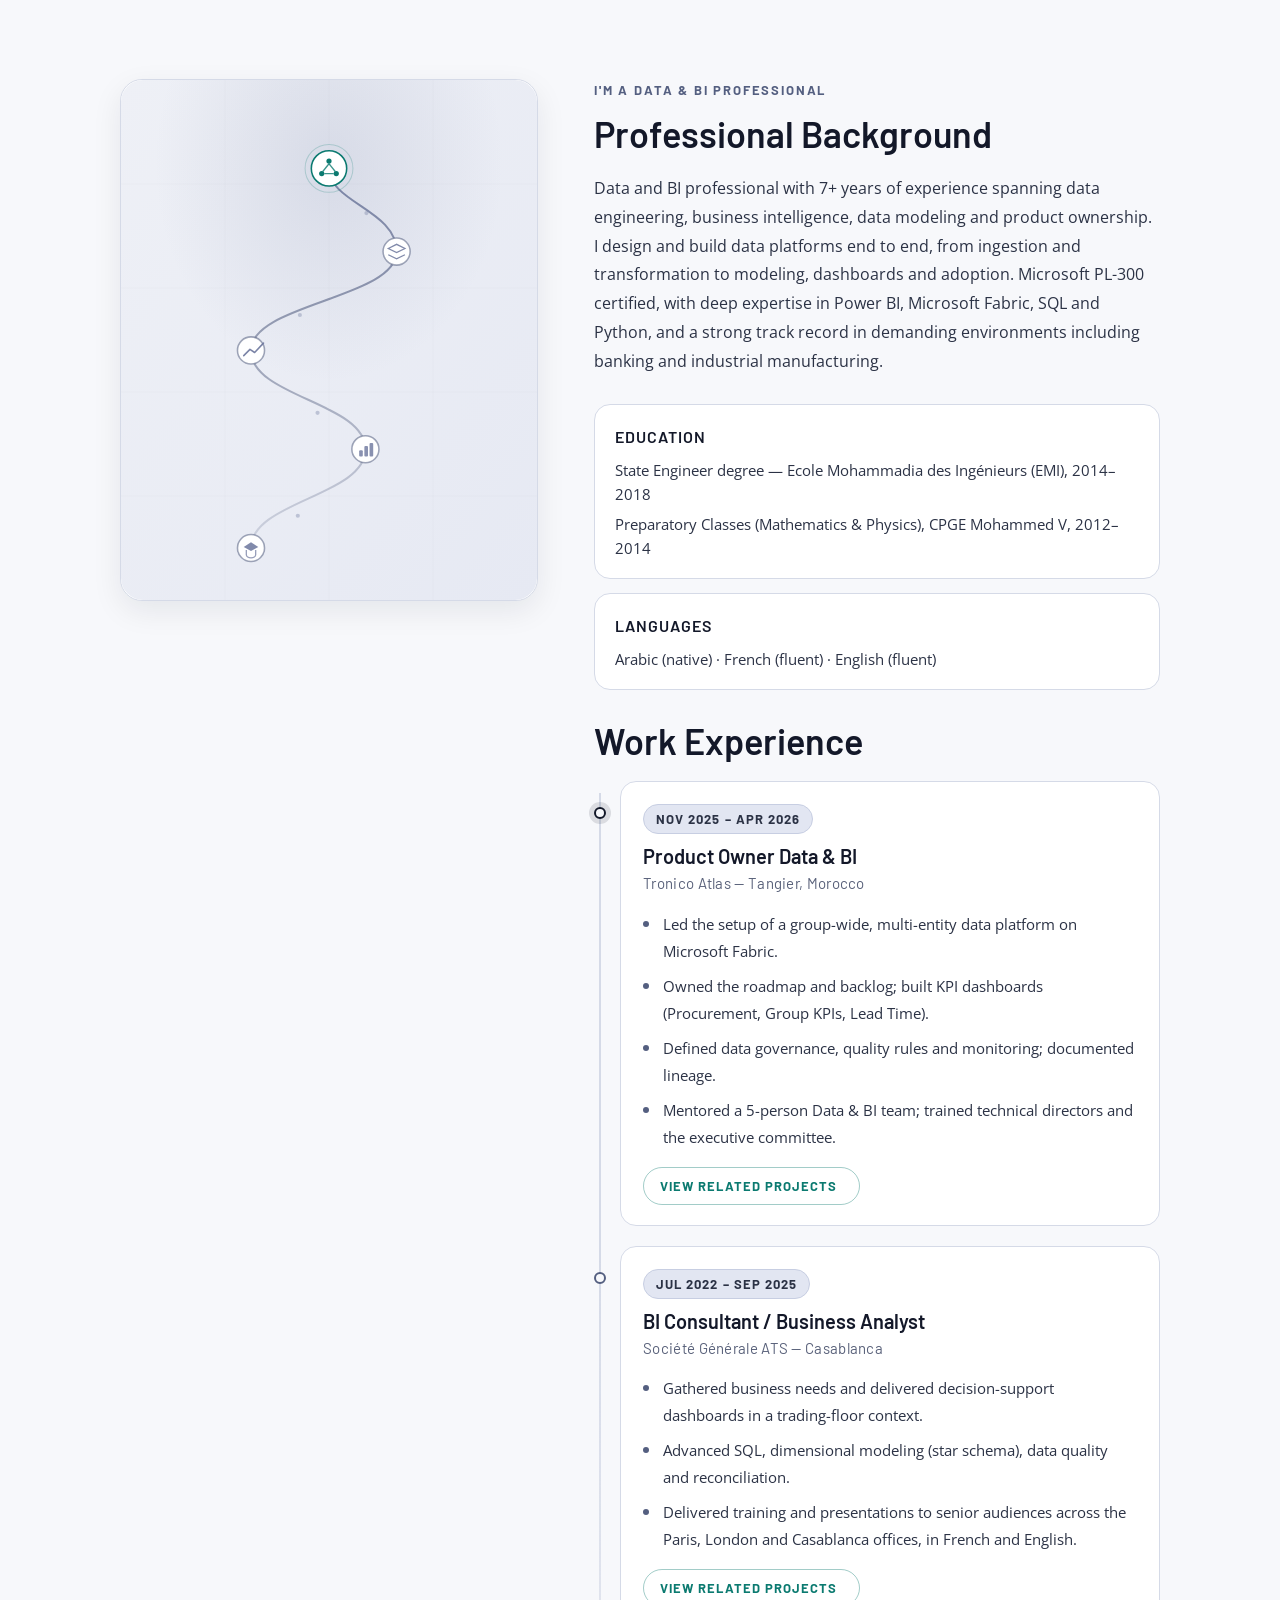
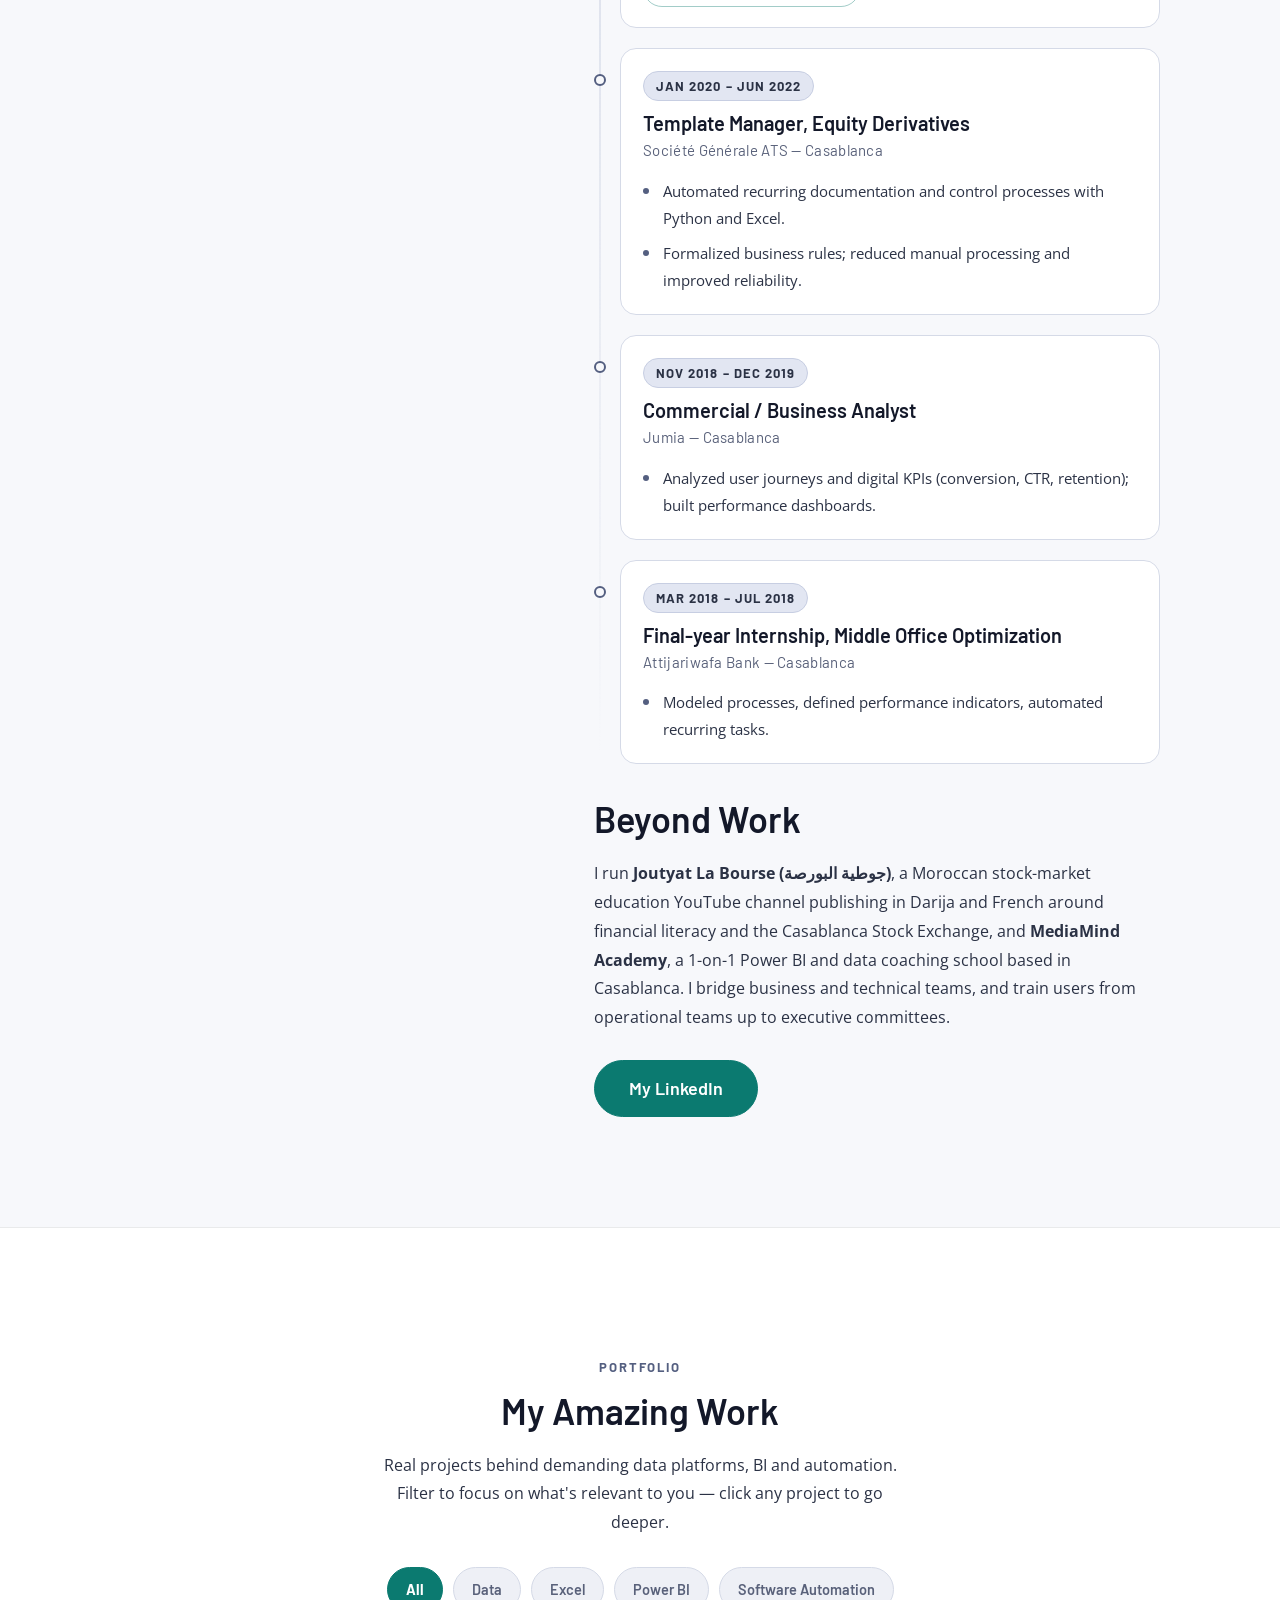
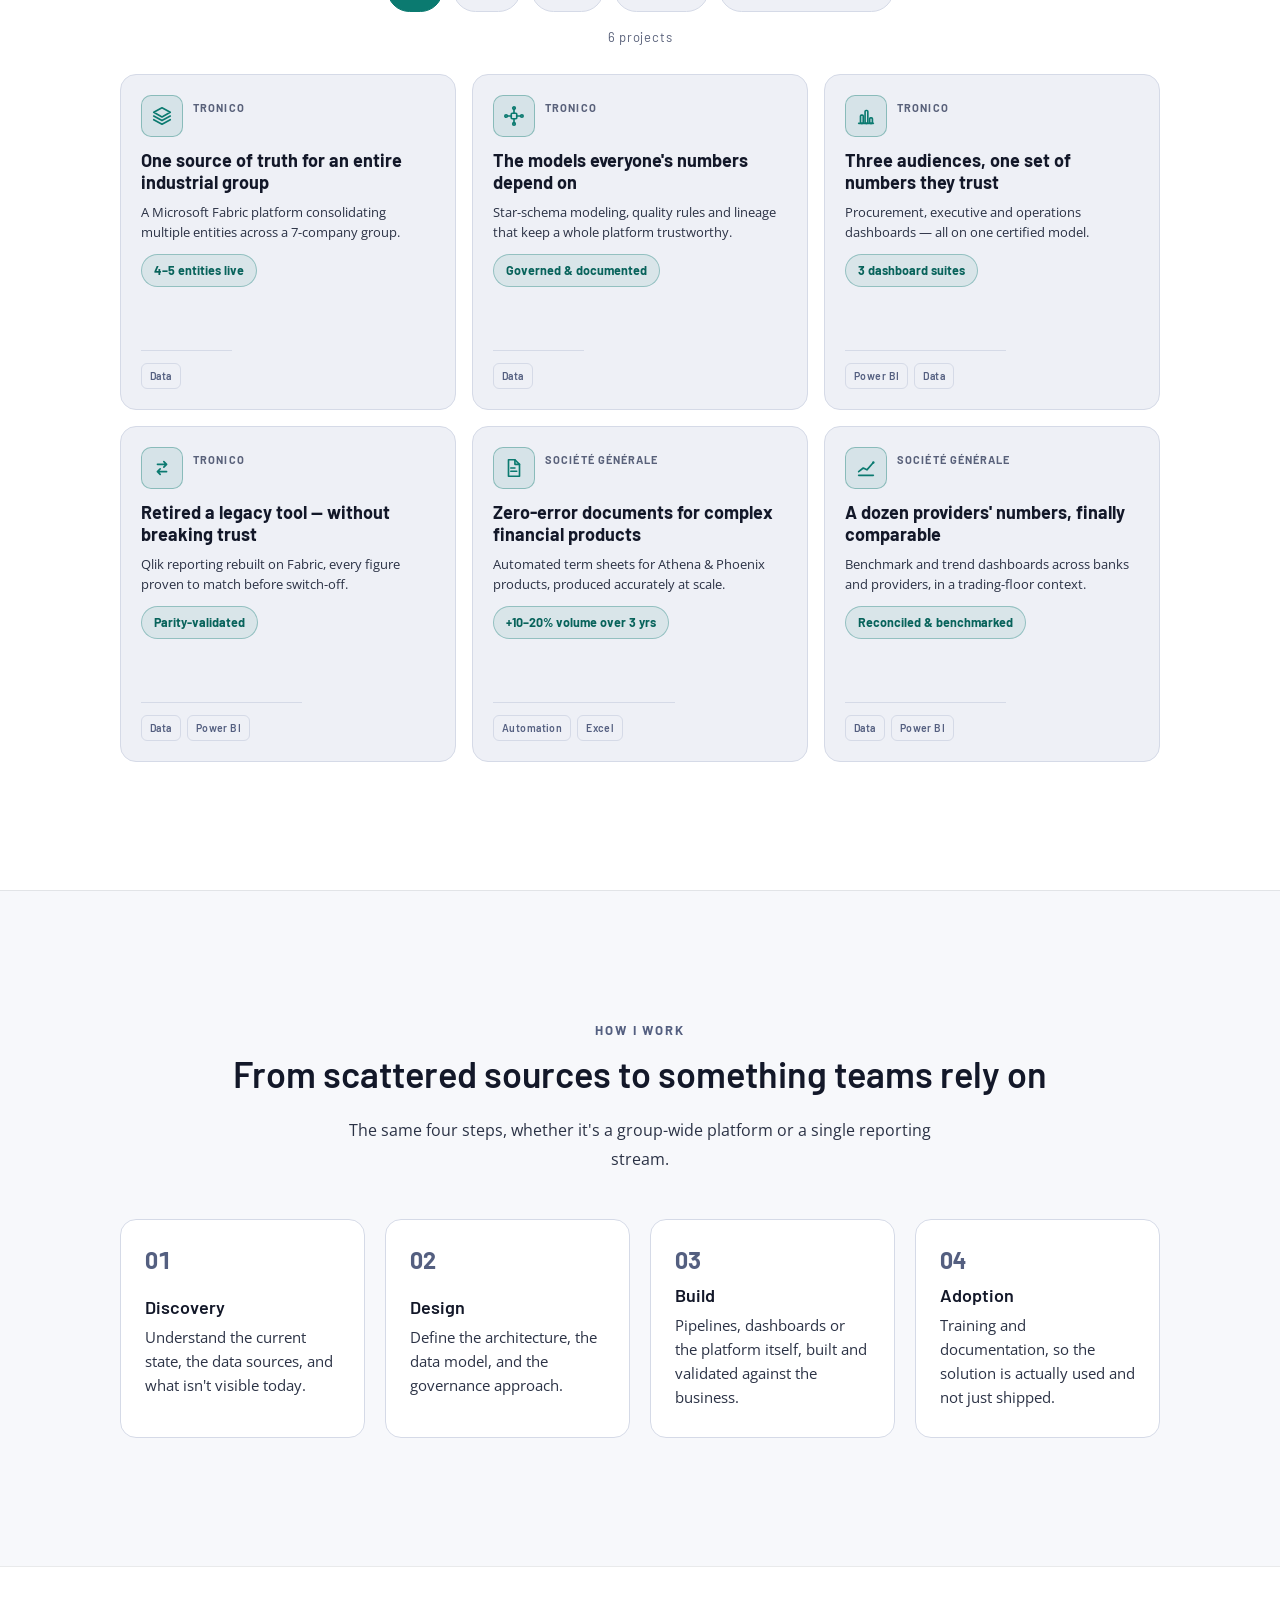
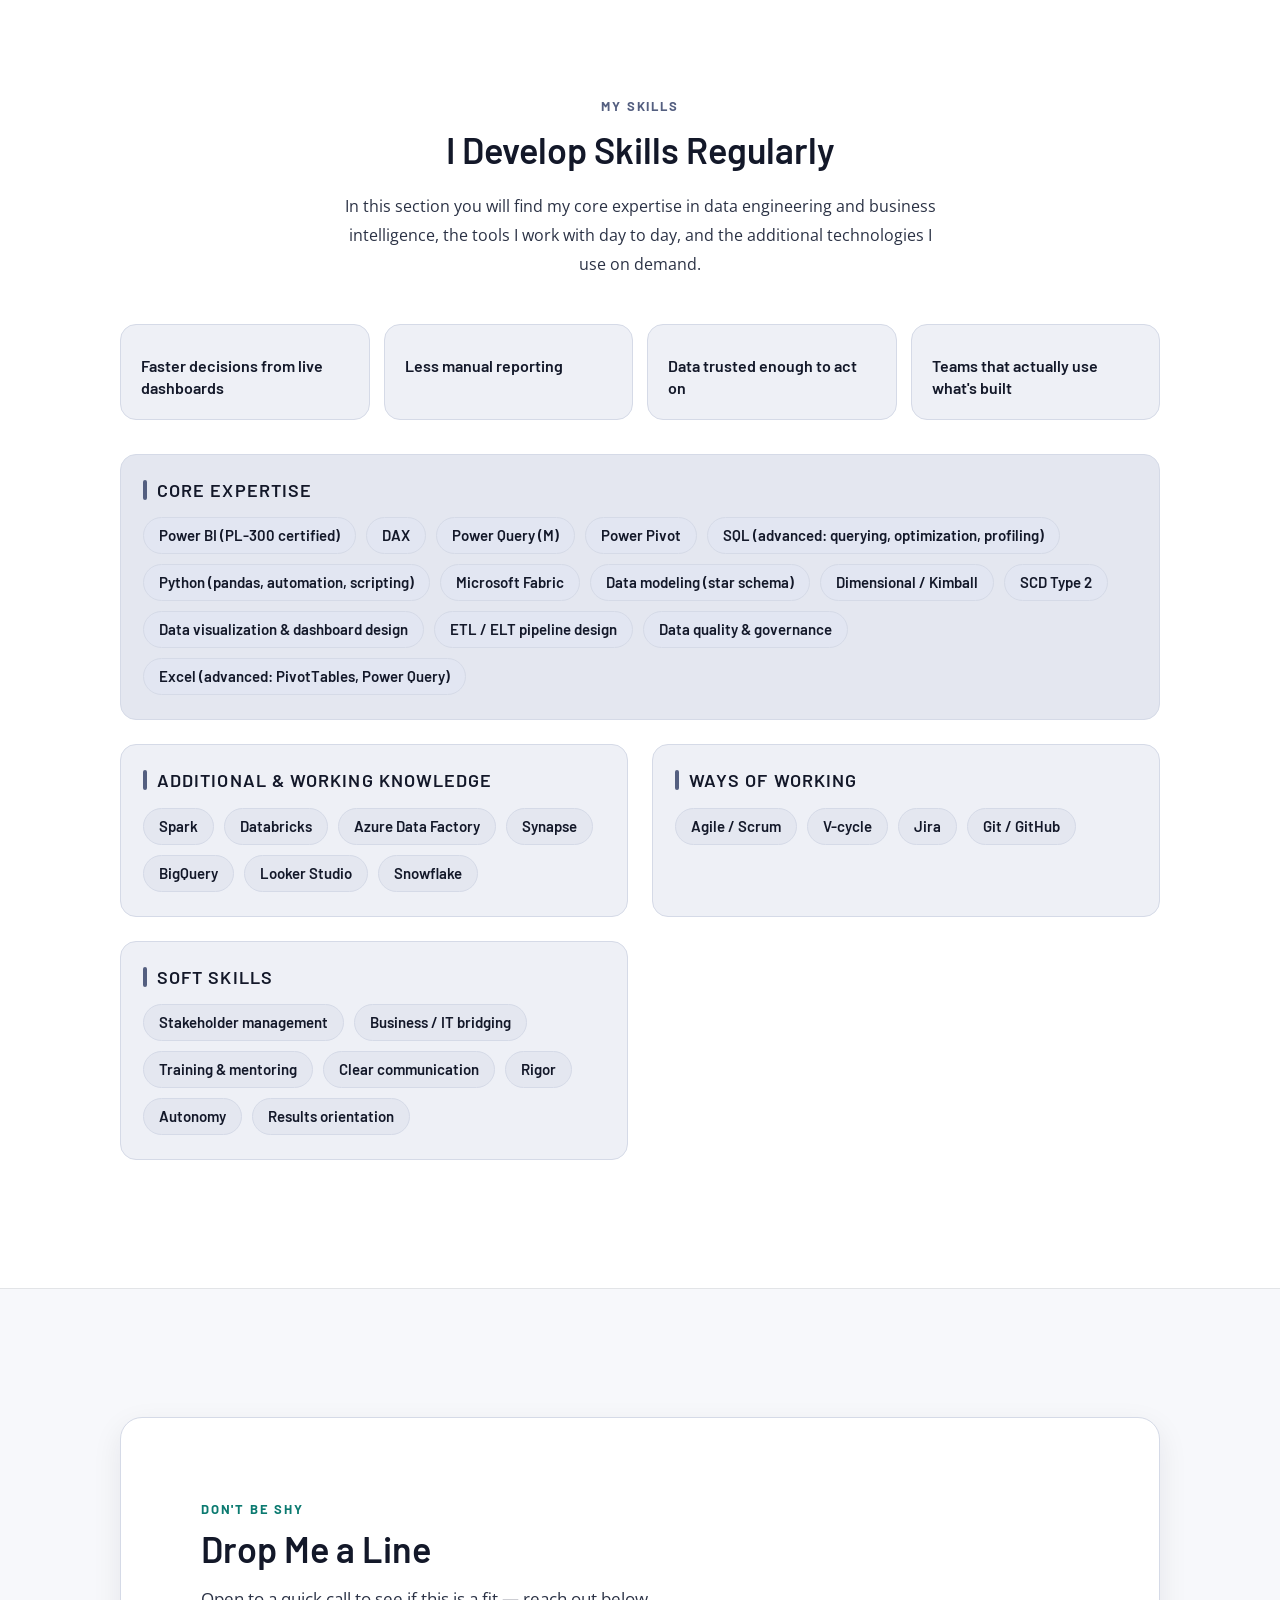
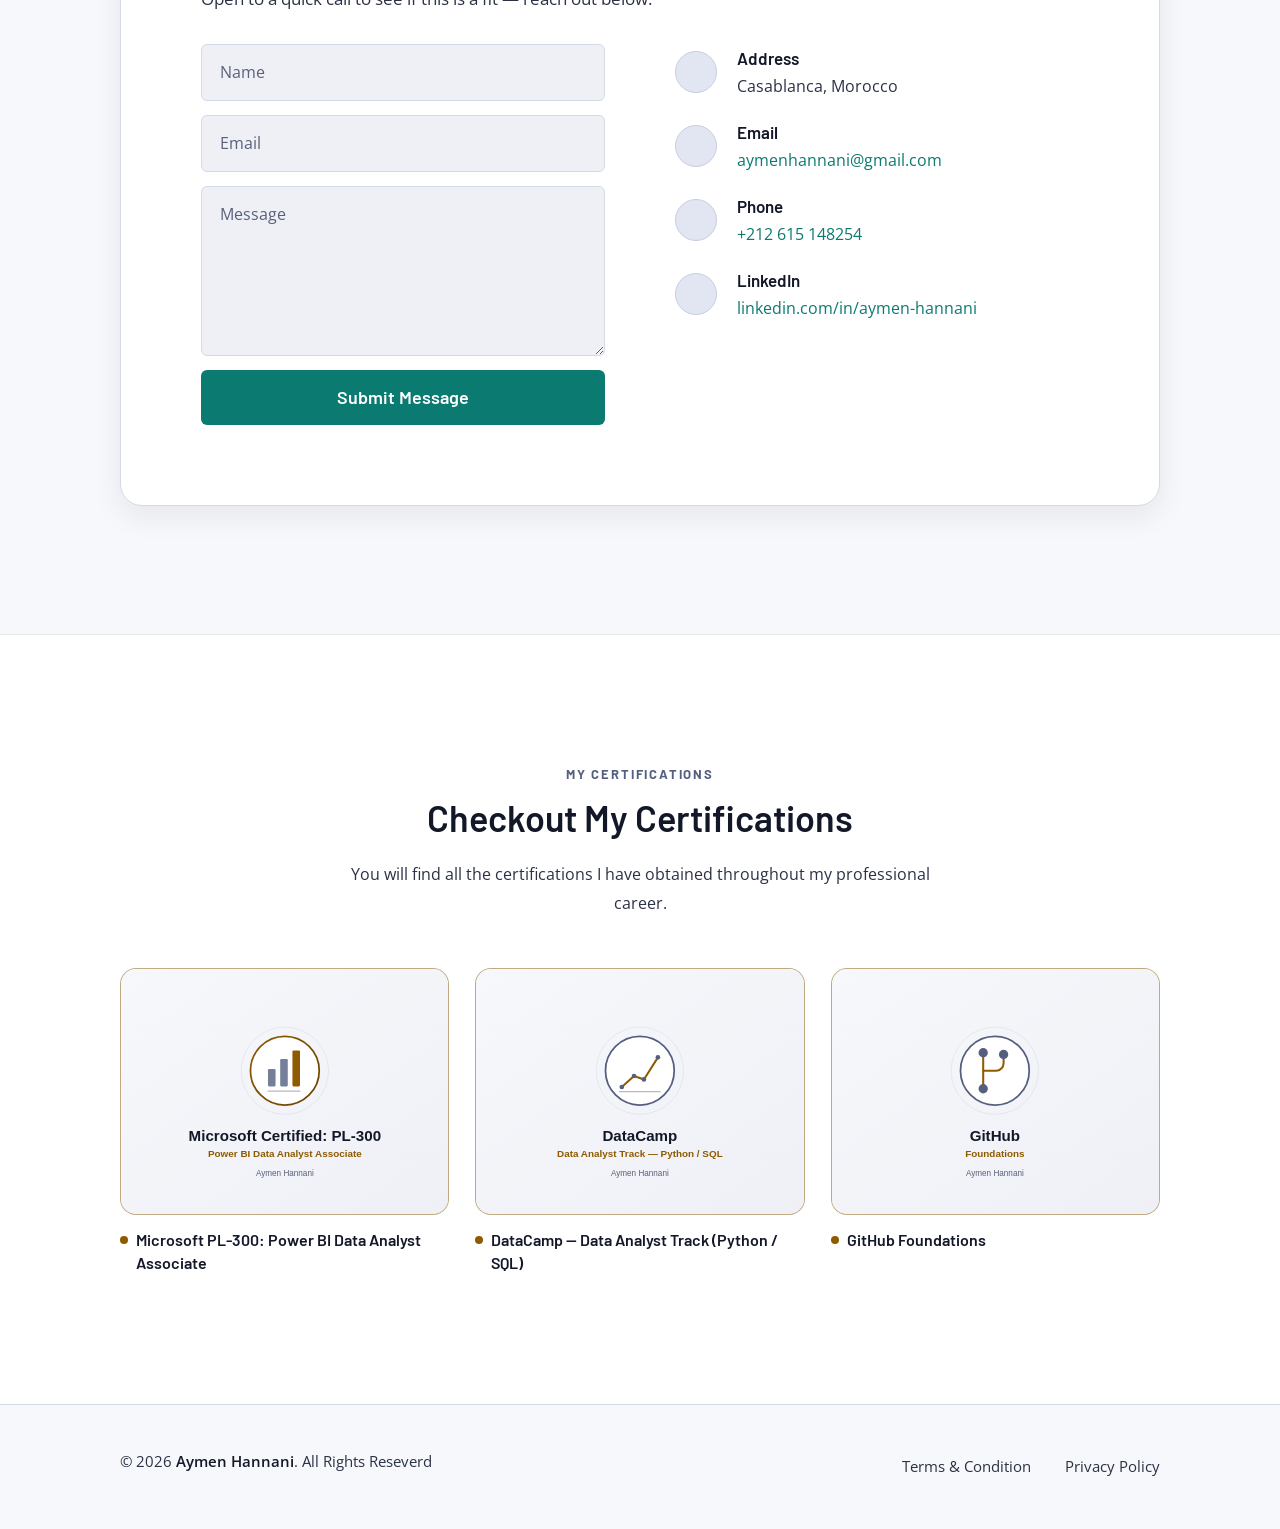
==== commit aeeb0bf4: "redesgin projects sections" ====
--- a/index.html
+++ b/index.html
@@ -439,143 +439,156 @@
 
           <p class="section-subtitle">Portfolio</p>
 
-          <h2 class="h2 section-title">My Amazing Works</h2>
+          <h2 class="h2 section-title">My Amazing Work</h2>
 
           <p class="section-text">
-            A selection of the data products and platforms I have designed and delivered — from a group-wide Microsoft
-            Fabric platform and executive Power BI dashboard suites, to Python automation and data governance
-            frameworks — plus the education ventures I run on the side. Project descriptions are kept generic and
-            contain no confidential client details.
+            Real projects behind demanding data platforms, BI and automation. Filter to focus on what's relevant to
+            you — click any project to go deeper.
           </p>
 
           <!--
-            Each card is a <button> that opens the project dialog.
-            The longer copy lives in the matching <template id="detail-*"> at the
-            end of <body> — that is the only place you need to edit per project.
+            Each tile is a <button data-target="detail-*"> that opens the matching
+            project dialog. It reuses the same <template> the Work Experience
+            related-projects list uses — one template per project, never a copy.
+            data-cats drives the filter bar above.
           -->
-          <ul class="portfolio-list">
+          <div class="work-filters" role="group" aria-label="Filter projects by skill">
+            <button type="button" class="work-filter" data-filter="all" aria-pressed="true">All</button>
+            <button type="button" class="work-filter" data-filter="data" aria-pressed="false">Data</button>
+            <button type="button" class="work-filter" data-filter="excel" aria-pressed="false">Excel</button>
+            <button type="button" class="work-filter" data-filter="powerbi" aria-pressed="false">Power BI</button>
+            <button type="button" class="work-filter" data-filter="automation" aria-pressed="false">Software
+              Automation</button>
+          </div>
+
+          <p class="work-count" data-work-count role="status">6 projects</p>
+
+          <ul class="work-grid">
 
             <li>
-              <button type="button" class="portfolio-card" data-project="fabric-platform"
-                data-art="./assets/images/art-fabric-platform.svg" data-art-light="./assets/images/art-fabric-platform-light.svg">
-                <span class="card-content">
-
-                  <span class="card-subtitle" data-card-subtitle>Data Platform / Microsoft Fabric</span>
-
-                  <span class="h3 card-title" data-card-title>Group-wide multi-entity data platform on Microsoft
-                    Fabric</span>
-
-                  <span class="btn-link">
-                    <span>View Details</span>
-
-                    <ion-icon name="arrow-forward"></ion-icon>
+              <button type="button" class="work-tile" data-cats="data" data-target="detail-fabric-platform">
+                <span class="tile-top">
+                  <span class="tile-icon">
+                    <svg viewBox="0 0 24 24" fill="none" stroke="currentColor" stroke-width="1.8" stroke-linecap="round" stroke-linejoin="round" aria-hidden="true"><path d="M12 3 L21 8 L12 13 L3 8 Z"/><path d="M3 12 L12 17 L21 12"/><path d="M3 16 L12 21 L21 16"/></svg>
                   </span>
-
+                  <span class="tile-ctx">Tronico</span>
+                </span>
+                <span class="tile-hook">One source of truth for an entire industrial group</span>
+                <span class="tile-desc">A Microsoft Fabric platform consolidating multiple entities across a 7-company
+                  group.</span>
+                <span class="tile-stat">4–5 entities live</span>
+                <span class="tile-foot">
+                  <span class="tile-tags"><span class="tile-tag">Data</span></span>
+                  <span class="tile-view">View →</span>
                 </span>
               </button>
             </li>
 
             <li>
-              <button type="button" class="portfolio-card" data-project="powerbi-suites"
-                data-art="./assets/images/art-dashboards.svg" data-art-light="./assets/images/art-dashboards-light.svg">
-                <span class="card-content">
-
-                  <span class="card-subtitle" data-card-subtitle>Business Intelligence</span>
-
-                  <span class="h3 card-title" data-card-title>Power BI dashboard suites: Procurement, Group KPIs and
-                    Lead Time</span>
-
-                  <span class="btn-link">
-                    <span>View Details</span>
-
-                    <ion-icon name="arrow-forward"></ion-icon>
+              <button type="button" class="work-tile" data-cats="data" data-target="detail-data-modeling">
+                <span class="tile-top">
+                  <span class="tile-icon">
+                    <svg viewBox="0 0 24 24" fill="none" stroke="currentColor" stroke-width="1.8" stroke-linecap="round" stroke-linejoin="round" aria-hidden="true"><rect x="9" y="9" width="6" height="6" rx="1"/><line x1="12" y1="9" x2="12" y2="4.5"/><circle cx="12" cy="3.4" r="1.4"/><line x1="12" y1="15" x2="12" y2="19.5"/><circle cx="12" cy="20.6" r="1.4"/><line x1="9" y1="12" x2="4.5" y2="12"/><circle cx="3.4" cy="12" r="1.4"/><line x1="15" y1="12" x2="19.5" y2="12"/><circle cx="20.6" cy="12" r="1.4"/></svg>
                   </span>
-
+                  <span class="tile-ctx">Tronico</span>
+                </span>
+                <span class="tile-hook">The models everyone's numbers depend on</span>
+                <span class="tile-desc">Star-schema modeling, quality rules and lineage that keep a whole platform
+                  trustworthy.</span>
+                <span class="tile-stat">Governed &amp; documented</span>
+                <span class="tile-foot">
+                  <span class="tile-tags"><span class="tile-tag">Data</span></span>
+                  <span class="tile-view">View →</span>
                 </span>
               </button>
             </li>
 
             <li>
-              <button type="button" class="portfolio-card" data-project="data-modeling"
-                data-art="./assets/images/art-data-model.svg" data-art-light="./assets/images/art-data-model-light.svg">
-                <span class="card-content">
-
-                  <span class="card-subtitle" data-card-subtitle>Data Modeling &amp; Governance</span>
-
-                  <span class="h3 card-title" data-card-title>Star-schema models, data quality rules and lineage
-                    documentation</span>
-
-                  <span class="btn-link">
-                    <span>View Details</span>
-
-                    <ion-icon name="arrow-forward"></ion-icon>
+              <button type="button" class="work-tile" data-cats="data powerbi" data-target="detail-powerbi-suites">
+                <span class="tile-top">
+                  <span class="tile-icon">
+                    <svg viewBox="0 0 24 24" fill="none" stroke="currentColor" stroke-width="1.8" stroke-linecap="round" stroke-linejoin="round" aria-hidden="true"><line x1="4" y1="20" x2="20" y2="20"/><rect x="6" y="11" width="3" height="9" rx="1"/><rect x="11" y="6" width="3" height="14" rx="1"/><rect x="16" y="14" width="3" height="6" rx="1"/></svg>
                   </span>
-
+                  <span class="tile-ctx">Tronico</span>
+                </span>
+                <span class="tile-hook">Three audiences, one set of numbers they trust</span>
+                <span class="tile-desc">Procurement, executive and operations dashboards — all on one certified
+                  model.</span>
+                <span class="tile-stat">3 dashboard suites</span>
+                <span class="tile-foot">
+                  <span class="tile-tags"><span class="tile-tag">Power BI</span><span class="tile-tag">Data</span></span>
+                  <span class="tile-view">View →</span>
                 </span>
               </button>
             </li>
 
             <li>
-              <button type="button" class="portfolio-card" data-project="python-automation"
-                data-art="./assets/images/art-automation.svg" data-art-light="./assets/images/art-automation-light.svg">
-                <span class="card-content">
-
-                  <span class="card-subtitle" data-card-subtitle>Python Automation</span>
-
-                  <span class="h3 card-title" data-card-title>Python &amp; Excel automation of recurring documentation
-                    and controls</span>
-
-                  <span class="btn-link">
-                    <span>View Details</span>
-
-                    <ion-icon name="arrow-forward"></ion-icon>
+              <button type="button" class="work-tile" data-cats="data powerbi" data-target="detail-qlik-migration">
+                <span class="tile-top">
+                  <span class="tile-icon">
+                    <svg viewBox="0 0 24 24" fill="none" stroke="currentColor" stroke-width="1.8" stroke-linecap="round" stroke-linejoin="round" aria-hidden="true"><path d="M7 8 H17 M17 8 l-3 -3 M17 8 l-3 3"/><path d="M17 16 H7 M7 16 l3 -3 M7 16 l3 3"/></svg>
                   </span>
-
+                  <span class="tile-ctx">Tronico</span>
+                </span>
+                <span class="tile-hook">Retired a legacy tool — without breaking trust</span>
+                <span class="tile-desc">Qlik reporting rebuilt on Fabric, every figure proven to match before
+                  switch-off.</span>
+                <span class="tile-stat">Parity-validated</span>
+                <span class="tile-foot">
+                  <span class="tile-tags"><span class="tile-tag">Data</span><span class="tile-tag">Power BI</span></span>
+                  <span class="tile-view">View →</span>
                 </span>
               </button>
             </li>
 
             <li>
-              <button type="button" class="portfolio-card" data-project="joutyat-la-bourse"
-                data-art="./assets/images/art-stock-market.svg" data-art-light="./assets/images/art-stock-market-light.svg">
-                <span class="card-content">
-
-                  <span class="card-subtitle" data-card-subtitle>Venture — Financial Education</span>
-
-                  <span class="h3 card-title" data-card-title>Joutyat La Bourse (جوطية البورصة) — Moroccan stock-market
-                    YouTube channel</span>
-
-                  <span class="btn-link">
-                    <span>View Details</span>
-
-                    <ion-icon name="arrow-forward"></ion-icon>
+              <button type="button" class="work-tile" data-cats="excel automation" data-target="detail-sg-doc-automation">
+                <span class="tile-top">
+                  <span class="tile-icon">
+                    <svg viewBox="0 0 24 24" fill="none" stroke="currentColor" stroke-width="1.8" stroke-linecap="round" stroke-linejoin="round" aria-hidden="true"><path d="M6 3 h7 l5 5 v13 h-12 Z"/><path d="M13 3 v5 h5"/><line x1="8.5" y1="12" x2="13" y2="12"/><line x1="8.5" y1="15.5" x2="15" y2="15.5"/></svg>
                   </span>
-
+                  <span class="tile-ctx">Société Générale</span>
+                </span>
+                <span class="tile-hook">Zero-error documents for complex financial products</span>
+                <span class="tile-desc">Automated term sheets for Athena &amp; Phoenix products, produced accurately at
+                  scale.</span>
+                <span class="tile-stat">+10–20% volume over 3 yrs</span>
+                <span class="tile-foot">
+                  <span class="tile-tags"><span class="tile-tag">Automation</span><span class="tile-tag">Excel</span></span>
+                  <span class="tile-view">View →</span>
                 </span>
               </button>
             </li>
 
             <li>
-              <button type="button" class="portfolio-card" data-project="mediamind-academy"
-                data-art="./assets/images/art-coaching.svg" data-art-light="./assets/images/art-coaching-light.svg">
-                <span class="card-content">
-
-                  <span class="card-subtitle" data-card-subtitle>Venture — Training</span>
-
-                  <span class="h3 card-title" data-card-title>MediaMind Academy — 1-on-1 Power BI &amp; data coaching,
-                    Casablanca</span>
-
-                  <span class="btn-link">
-                    <span>View Details</span>
-
-                    <ion-icon name="arrow-forward"></ion-icon>
+              <button type="button" class="work-tile" data-cats="data powerbi"
+                data-target="detail-bi-performance-dashboards">
+                <span class="tile-top">
+                  <span class="tile-icon">
+                    <svg viewBox="0 0 24 24" fill="none" stroke="currentColor" stroke-width="1.8" stroke-linecap="round" stroke-linejoin="round" aria-hidden="true"><line x1="4" y1="20" x2="20" y2="20"/><polyline points="4,16 9,12 13,14 20,6"/><circle cx="20" cy="6" r="1.3" fill="currentColor" stroke="none"/></svg>
                   </span>
-
+                  <span class="tile-ctx">Société Générale</span>
+                </span>
+                <span class="tile-hook">A dozen providers' numbers, finally comparable</span>
+                <span class="tile-desc">Benchmark and trend dashboards across banks and providers, in a trading-floor
+                  context.</span>
+                <span class="tile-stat">Reconciled &amp; benchmarked</span>
+                <span class="tile-foot">
+                  <span class="tile-tags"><span class="tile-tag">Data</span><span class="tile-tag">Power BI</span></span>
+                  <span class="tile-view">View →</span>
                 </span>
               </button>
             </li>
 
           </ul>
+
+          <p class="work-empty" data-work-empty hidden>No projects match this filter yet.</p>
+
+          <!--
+            The old alternating card list lived here. Its markup now serves only the
+            related-projects picker, so the six cards moved to [data-related-cards]
+            at the end of <body>.
+          -->
 
         </div>
       </section>
@@ -969,14 +982,68 @@
 
 
   <!--
-    - #RELATED-ONLY PROJECT CARDS
-    - Projects that are reached only through a Work Experience role, not shown as
-    - their own tile in the Portfolio section. The related-projects picker clones
-    - these the same way it clones the visible portfolio cards, so renderDetail()
-    - keeps reading title / subtitle / artwork from a real .portfolio-card.
-    - Kept out of the page (hidden) and out of the portfolio grid's alternation.
+    - #PROJECT CARD SOURCES
+    - One .portfolio-card per project, kept out of the page. These are the single
+    - source of each project's title, category tag and artwork: the Work Experience
+    - related-projects picker clones them to build its list, and renderDetail()
+    - reads them whether a project is opened from a work-grid tile or from a role.
+    - The Portfolio section itself now renders the .work-grid tiles instead.
   -->
   <div hidden data-related-cards>
+    <button type="button" class="portfolio-card" data-project="fabric-platform"
+      data-art="./assets/images/art-fabric-platform.svg" data-art-light="./assets/images/art-fabric-platform-light.svg">
+      <span class="card-content">
+
+        <span class="card-subtitle" data-card-subtitle>Data Platform / Microsoft Fabric</span>
+
+        <span class="h3 card-title" data-card-title>Group-wide multi-entity data platform on Microsoft
+          Fabric</span>
+
+        <span class="btn-link">
+          <span>View Details</span>
+
+          <ion-icon name="arrow-forward"></ion-icon>
+        </span>
+
+      </span>
+    </button>
+
+    <button type="button" class="portfolio-card" data-project="data-modeling"
+      data-art="./assets/images/art-data-model.svg" data-art-light="./assets/images/art-data-model-light.svg">
+      <span class="card-content">
+
+        <span class="card-subtitle" data-card-subtitle>Data Modeling &amp; Governance</span>
+
+        <span class="h3 card-title" data-card-title>Star-schema models, data quality rules and lineage
+          documentation</span>
+
+        <span class="btn-link">
+          <span>View Details</span>
+
+          <ion-icon name="arrow-forward"></ion-icon>
+        </span>
+
+      </span>
+    </button>
+
+    <button type="button" class="portfolio-card" data-project="powerbi-suites"
+      data-art="./assets/images/art-dashboards.svg" data-art-light="./assets/images/art-dashboards-light.svg">
+      <span class="card-content">
+
+        <span class="card-subtitle" data-card-subtitle>Business Intelligence</span>
+
+        <span class="h3 card-title" data-card-title>Power BI dashboard suites: Procurement, Group KPIs and
+          Lead Time</span>
+
+        <span class="btn-link">
+          <span>View Details</span>
+
+          <ion-icon name="arrow-forward"></ion-icon>
+        </span>
+
+      </span>
+    </button>
+
     <button type="button" class="portfolio-card" data-project="qlik-migration"
       data-art="./assets/images/art-qlik-migration.svg" data-art-light="./assets/images/art-qlik-migration-light.svg">
       <span class="card-content">
--- a/assets/css/style.css
+++ b/assets/css/style.css
@@ -66,6 +66,15 @@
   --accent-primary-line: rgba(45, 212, 191, 0.35);
   --accent-primary-ink: #04201c;        /* text on a solid teal fill — 9.2:1 */
 
+  /* stat pills on the work tiles — teal family, lifted for AA on --surface-2 */
+  --stat-ink: #baf3ea;
+  --stat-bg: rgba(45, 212, 191, 0.10);
+  --stat-line: rgba(45, 212, 191, 0.32);
+
+  /* tile tags — same slate hue as --accent-neutral-ink, lightened so it still
+     clears AA on the tile's hover surface (5.61:1 / 4.99:1) */
+  --tag-ink: #949fc8;
+
   /* --- SECONDARY: amber — achievement / credential ----------------- */
   --accent-secondary: #f0a830;          /* 9.33:1 on --bg — passes AA as small text */
   --accent-secondary-soft: rgba(240, 168, 48, 0.12);
@@ -183,6 +192,13 @@
   --accent-primary-line: rgba(11, 122, 112, 0.38);
   --accent-primary-ink: #ffffff;        /* white on teal fill — 5.21:1 */
 
+  /* stat pills on the work tiles — teal family, darkened for AA on --surface-2 */
+  --stat-ink: #08635b;
+  --stat-bg: rgba(11, 122, 112, 0.09);
+  --stat-line: rgba(11, 122, 112, 0.34);
+
+  --tag-ink: #545f80;
+
   /* --- SECONDARY: amber — achievement / credential ----------------- */
   --accent-secondary: #8f5b00;          /* 5.40:1 on --bg, 5.03:1 on --surface-2 */
   --accent-secondary-soft: rgba(143, 91, 0, 0.10);
@@ -1147,7 +1163,263 @@
 
 .portfolio .section-title { margin-block-end: 18px; }
 
-.portfolio .section-text { margin-block-end: 50px; }
+.portfolio .section-text {
+  max-width: 60ch;
+  margin-inline: auto;
+  margin-block-end: 30px;
+  text-align: center;
+}
+
+
+/**
+ * WORK GRID — the filterable square tiles that render the Portfolio section.
+ *
+ * Colour roles: teal is ACTION (hover border, "View →", active filter, icon chip)
+ * and also carries the STAT pill, which is brand emphasis — never amber, which
+ * stays reserved for credentials. The footer tags are STRUCTURAL slate, so they
+ * read a step quieter than the stat.
+ */
+
+.work-filters {
+  display: flex;
+  flex-wrap: wrap;
+  justify-content: center;
+  gap: 10px;
+  margin-block-end: 14px;
+}
+
+.work-filter {
+  color: var(--text-muted);
+  font-family: var(--ff-barlow);
+  font-size: 1.45rem;
+  font-weight: var(--fw-600);
+  background-color: var(--surface-2);
+  border: 1px solid var(--line);
+  border-radius: var(--radius-pill);
+  padding: 9px 18px;
+  cursor: pointer;
+  transition: var(--transition-2);
+}
+
+.work-filter:is(:hover, :focus-visible) {
+  color: var(--fg);
+  border-color: var(--accent-primary-line);
+}
+
+.work-filter[aria-pressed="true"] {
+  color: var(--accent-primary-ink);
+  background-color: var(--accent-primary);
+  border-color: var(--accent-primary);
+  font-weight: var(--fw-700);
+}
+
+.work-count {
+  color: var(--text-muted);
+  font-family: var(--ff-barlow);
+  font-size: 1.3rem;
+  letter-spacing: 0.06em;
+  text-align: center;
+  margin-block-end: 26px;
+}
+
+.work-grid {
+  display: grid;
+  grid-template-columns: 1fr;
+  gap: 16px;
+}
+
+.work-grid > li[hidden] { display: none; }
+
+.work-tile {
+  display: flex;
+  flex-direction: column;
+  width: 100%;
+  aspect-ratio: 1 / 1;
+  text-align: left;
+  background-color: var(--surface-2);
+  border: 1px solid var(--line);
+  border-radius: var(--radius-15);
+  padding: 20px;
+  cursor: pointer;
+  transition: var(--transition-2);
+}
+
+.work-tile:is(:hover, :focus-visible) {
+  transform: translateY(-4px);
+  border-color: var(--accent-primary-line);
+  background-color: var(--surface-3);
+}
+
+.tile-top {
+  display: flex;
+  align-items: flex-start;
+  justify-content: space-between;
+  gap: 10px;
+  margin-block-end: 12px;
+}
+
+/* icon chip — ACTION family */
+.tile-icon {
+  flex: none;
+  display: grid;
+  place-items: center;
+  width: 42px;
+  height: 42px;
+  border-radius: var(--radius-10);
+  color: var(--accent-primary);
+  background-color: var(--accent-primary-soft);
+  border: 1px solid var(--accent-primary-line);
+}
+
+.tile-icon svg {
+  display: block;
+  width: 22px;
+  height: 22px;
+}
+
+.tile-ctx {
+  color: var(--text-muted);
+  font-family: var(--ff-barlow);
+  font-size: 1.1rem;
+  font-weight: var(--fw-700);
+  letter-spacing: 0.1em;
+  text-transform: uppercase;
+  text-align: right;
+  padding-block-start: 4px;
+}
+
+.tile-hook {
+  color: var(--fg);
+  font-family: var(--ff-barlow);
+  font-size: 1.8rem;
+  font-weight: var(--fw-700);
+  line-height: 1.25;
+  margin-block-end: 8px;
+}
+
+.tile-desc {
+  color: var(--text);
+  font-size: 1.3rem;
+  line-height: 1.55;
+}
+
+/* STAT pill — brand/teal emphasis, deliberately not the credential amber */
+.tile-stat {
+  align-self: flex-start;
+  color: var(--stat-ink);
+  background-color: var(--stat-bg);
+  border: 1px solid var(--stat-line);
+  border-radius: var(--radius-pill);
+  font-family: var(--ff-barlow);
+  font-size: 1.25rem;
+  font-weight: var(--fw-700);
+  padding: 5px 12px;
+  margin-block-start: 12px;
+}
+
+.tile-foot {
+  display: flex;
+  align-items: center;
+  justify-content: space-between;
+  gap: 8px;
+  margin-block-start: auto;
+  padding-block-start: 12px;
+  border-block-start: 1px solid var(--line);
+}
+
+.tile-tags {
+  display: flex;
+  flex-wrap: wrap;
+  gap: 6px;
+}
+
+/* STRUCTURAL slate — quieter than the stat pill */
+.tile-tag {
+  color: var(--tag-ink);
+  font-family: var(--ff-barlow);
+  font-size: 1.05rem;
+  font-weight: var(--fw-600);
+  letter-spacing: 0.04em;
+  white-space: nowrap;
+  background-color: transparent;
+  border: 1px solid var(--line);
+  border-radius: var(--radius-5);
+  padding: 3px 8px;
+}
+
+.tile-view {
+  flex: none;
+  color: var(--accent-primary);
+  font-family: var(--ff-barlow);
+  font-size: 1.25rem;
+  font-weight: var(--fw-700);
+  white-space: nowrap;
+  opacity: 0;
+  transform: translateX(-4px);
+  transition: var(--transition-2);
+}
+
+/* the label only shows over the hover surface, where plain teal drops to 4.21:1 */
+[data-theme="light"] .tile-view { color: var(--accent-primary-strong); }
+
+.work-tile:is(:hover, :focus-visible) .tile-view {
+  opacity: 1;
+  transform: none;
+}
+
+.work-empty {
+  color: var(--text-muted);
+  text-align: center;
+  padding-block: 40px;
+}
+
+.work-empty[hidden] { display: none; }
+
+/* the lift and the reveal are decoration — keep the affordance, drop the motion */
+@media (prefers-reduced-motion: reduce) {
+  .work-tile:is(:hover, :focus-visible) { transform: none; }
+
+  .tile-view {
+    opacity: 1;
+    transform: none;
+  }
+}
+
+/**
+ * 1 → 2 → 3 columns. The two-column band starts at 640px, where a tile is at its
+ * narrowest (~292px), so type and spacing tighten there to keep the copy inside
+ * the square rather than clipping it.
+ */
+@media (min-width: 640px) {
+  .work-grid { grid-template-columns: repeat(2, 1fr); }
+}
+
+@media (min-width: 992px) {
+  .work-grid { grid-template-columns: repeat(3, 1fr); }
+}
+
+/**
+ * The two tightest tiles: a very narrow phone in one column (~280px) and the
+ * bottom of the two-column band (~292px). Both shave spacing and type so the
+ * copy still fits the square instead of pushing it out of shape.
+ */
+@media (max-width: 360px), (min-width: 640px) and (max-width: 767px) {
+  .work-tile { padding: 16px; }
+
+  .tile-icon { width: 36px; height: 36px; }
+
+  .tile-icon svg { width: 19px; height: 19px; }
+
+  .tile-top { margin-block-end: 10px; }
+
+  .tile-hook { font-size: 1.6rem; }
+
+  .tile-desc { font-size: 1.25rem; line-height: 1.5; }
+
+  .tile-stat { margin-block-start: 10px; }
+
+  .tile-foot { padding-block-start: 10px; }
+}
 
 .portfolio-list {
   display: grid;
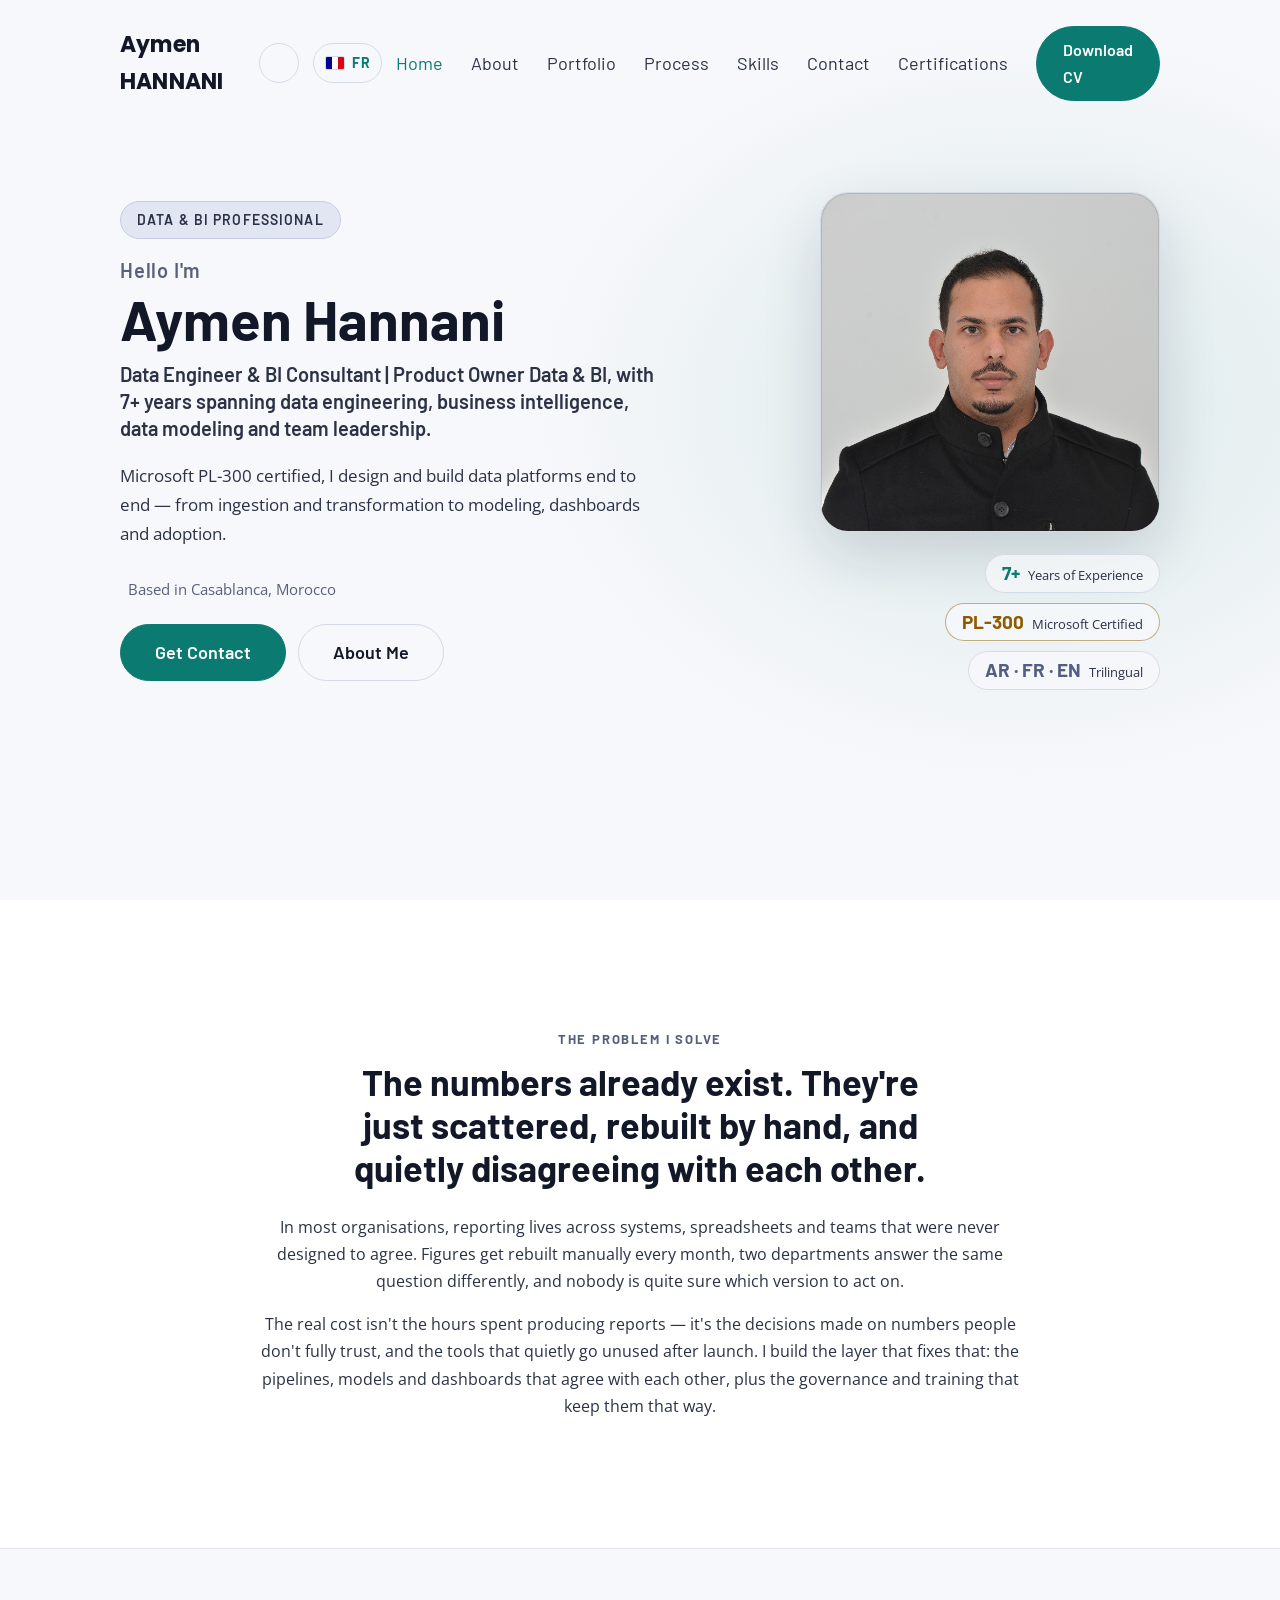
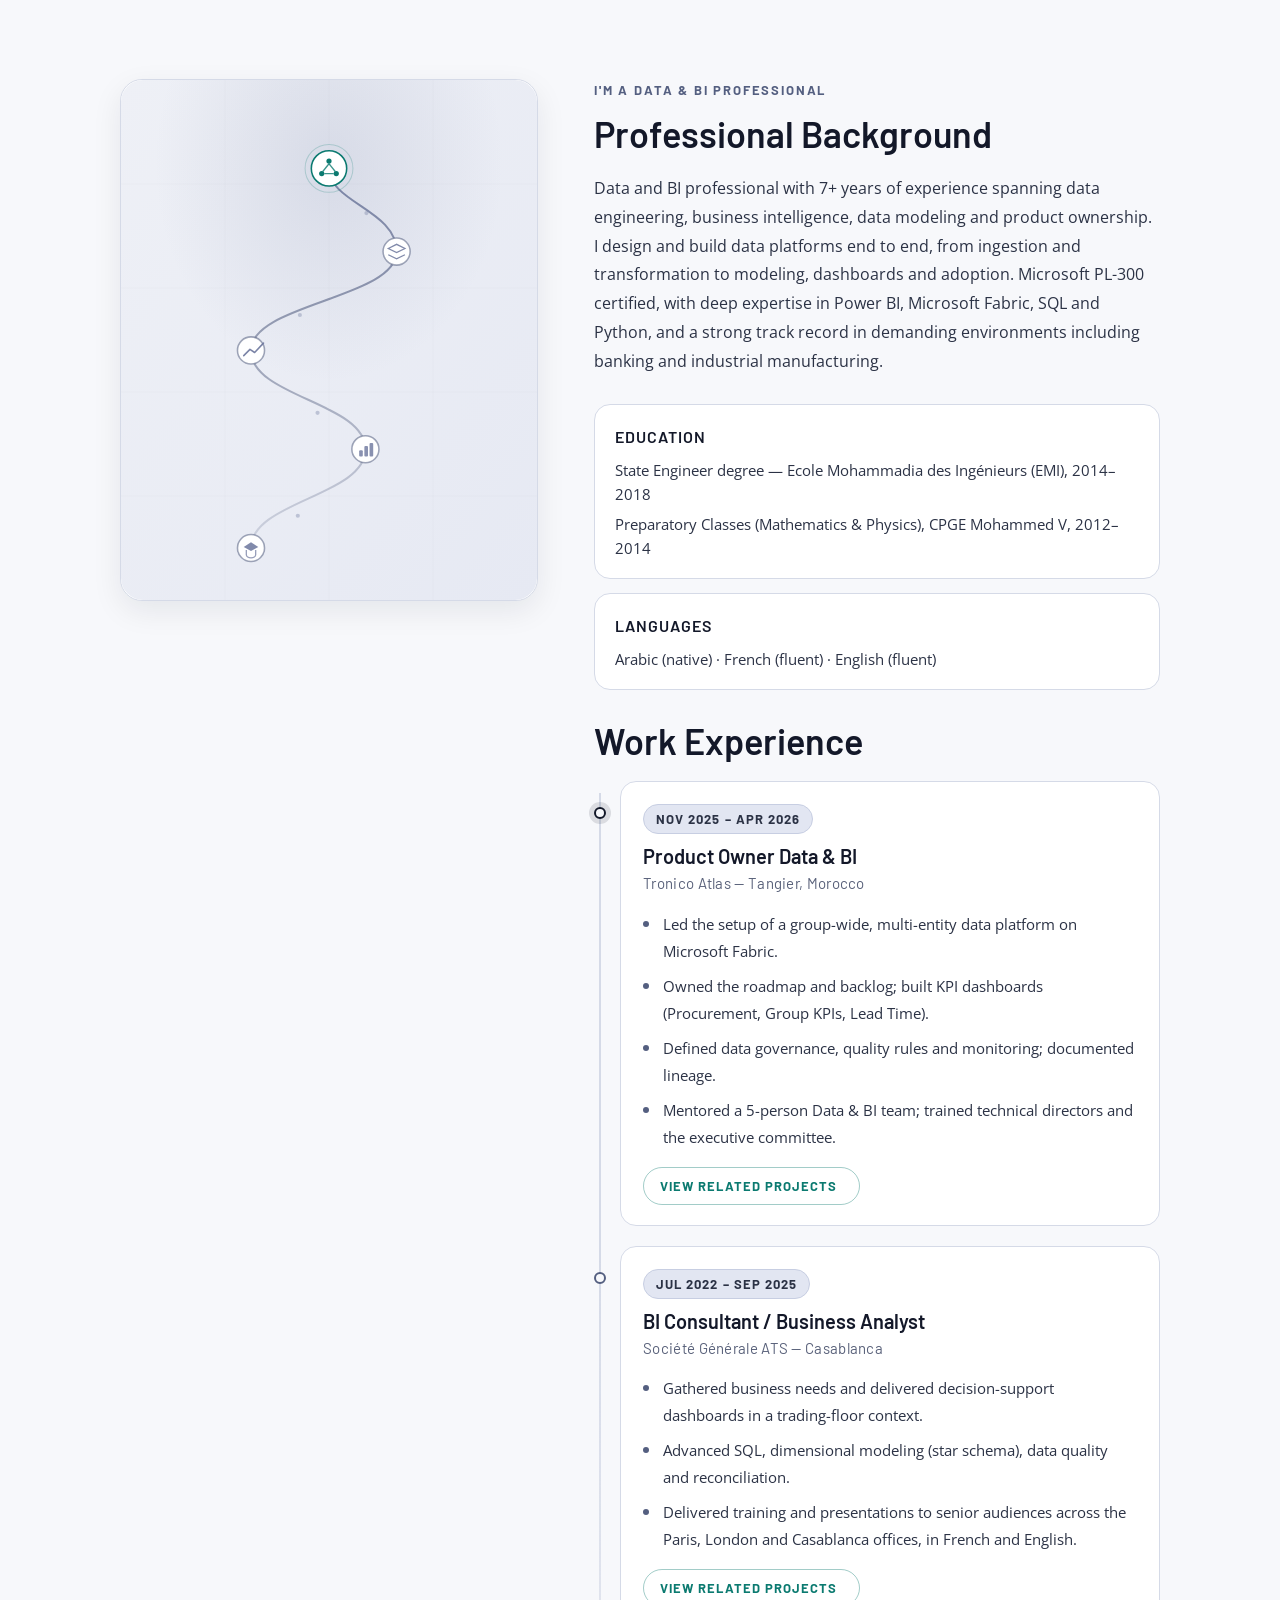
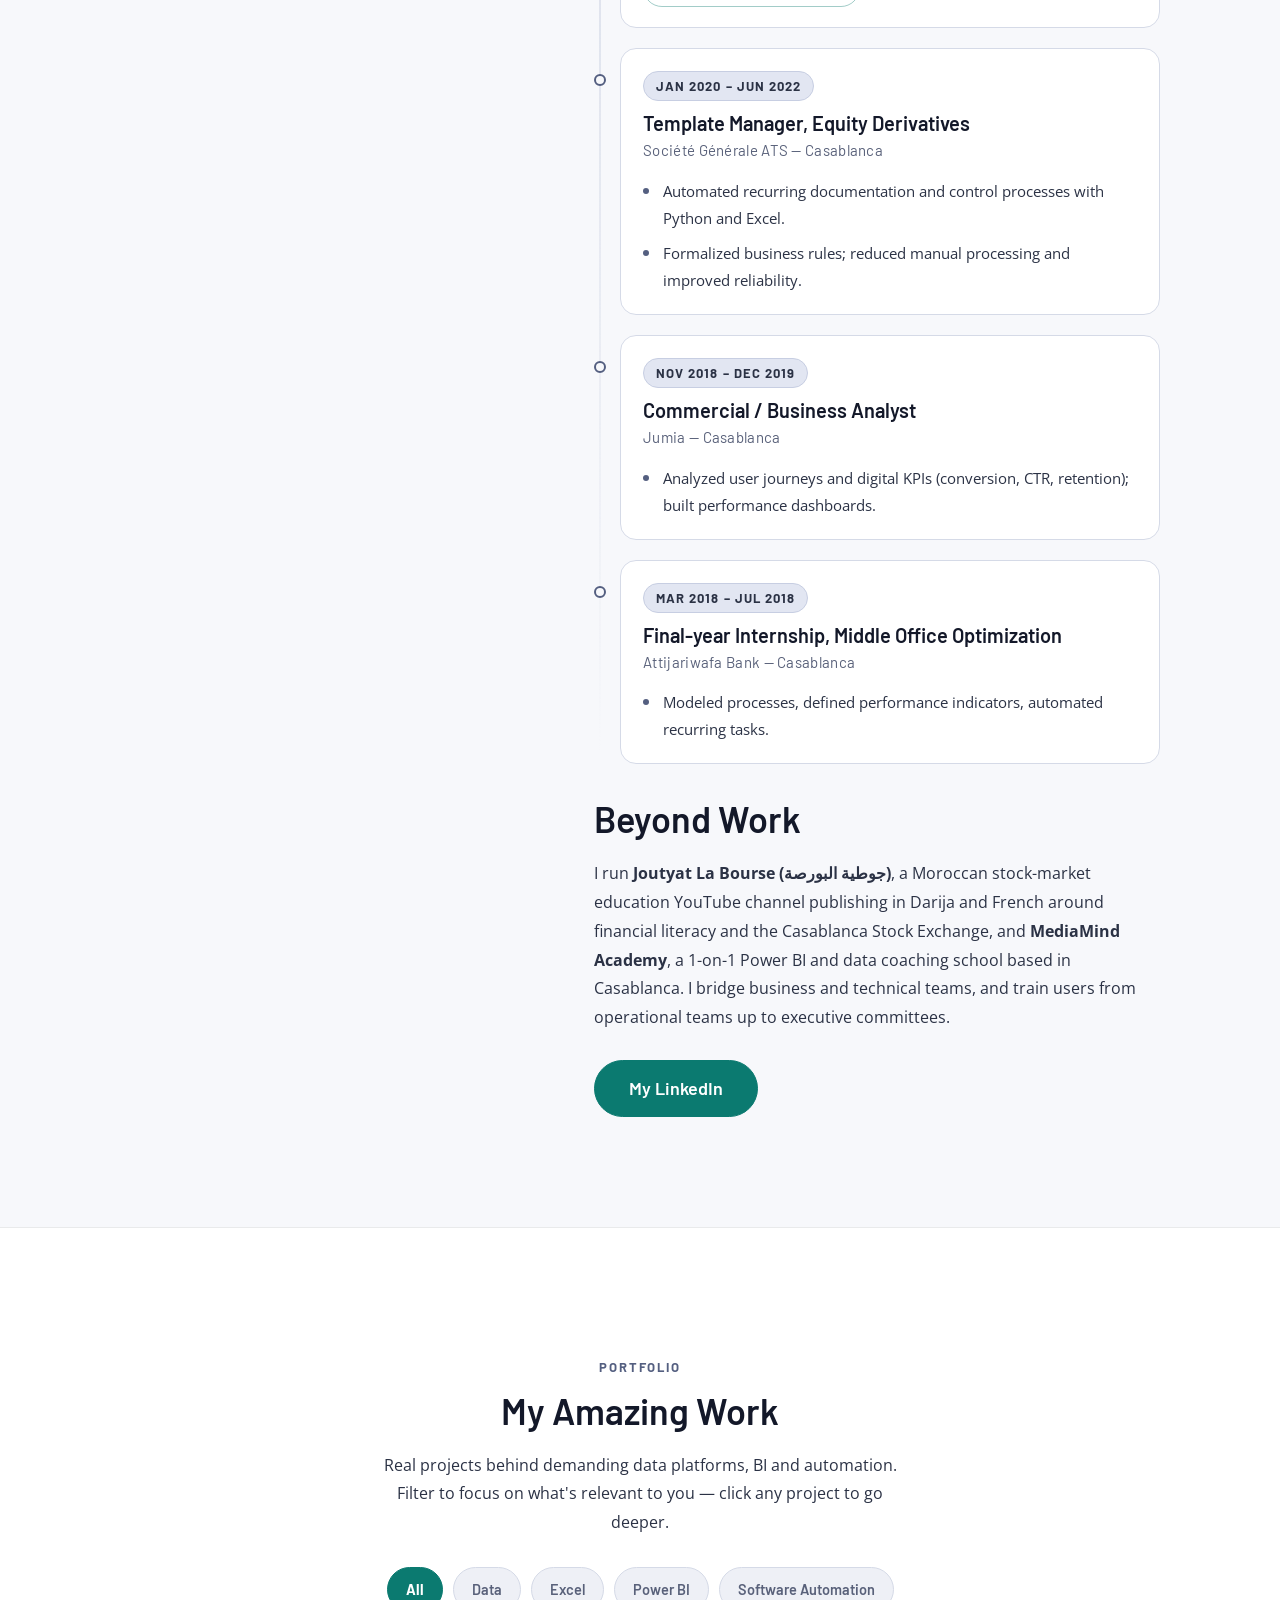
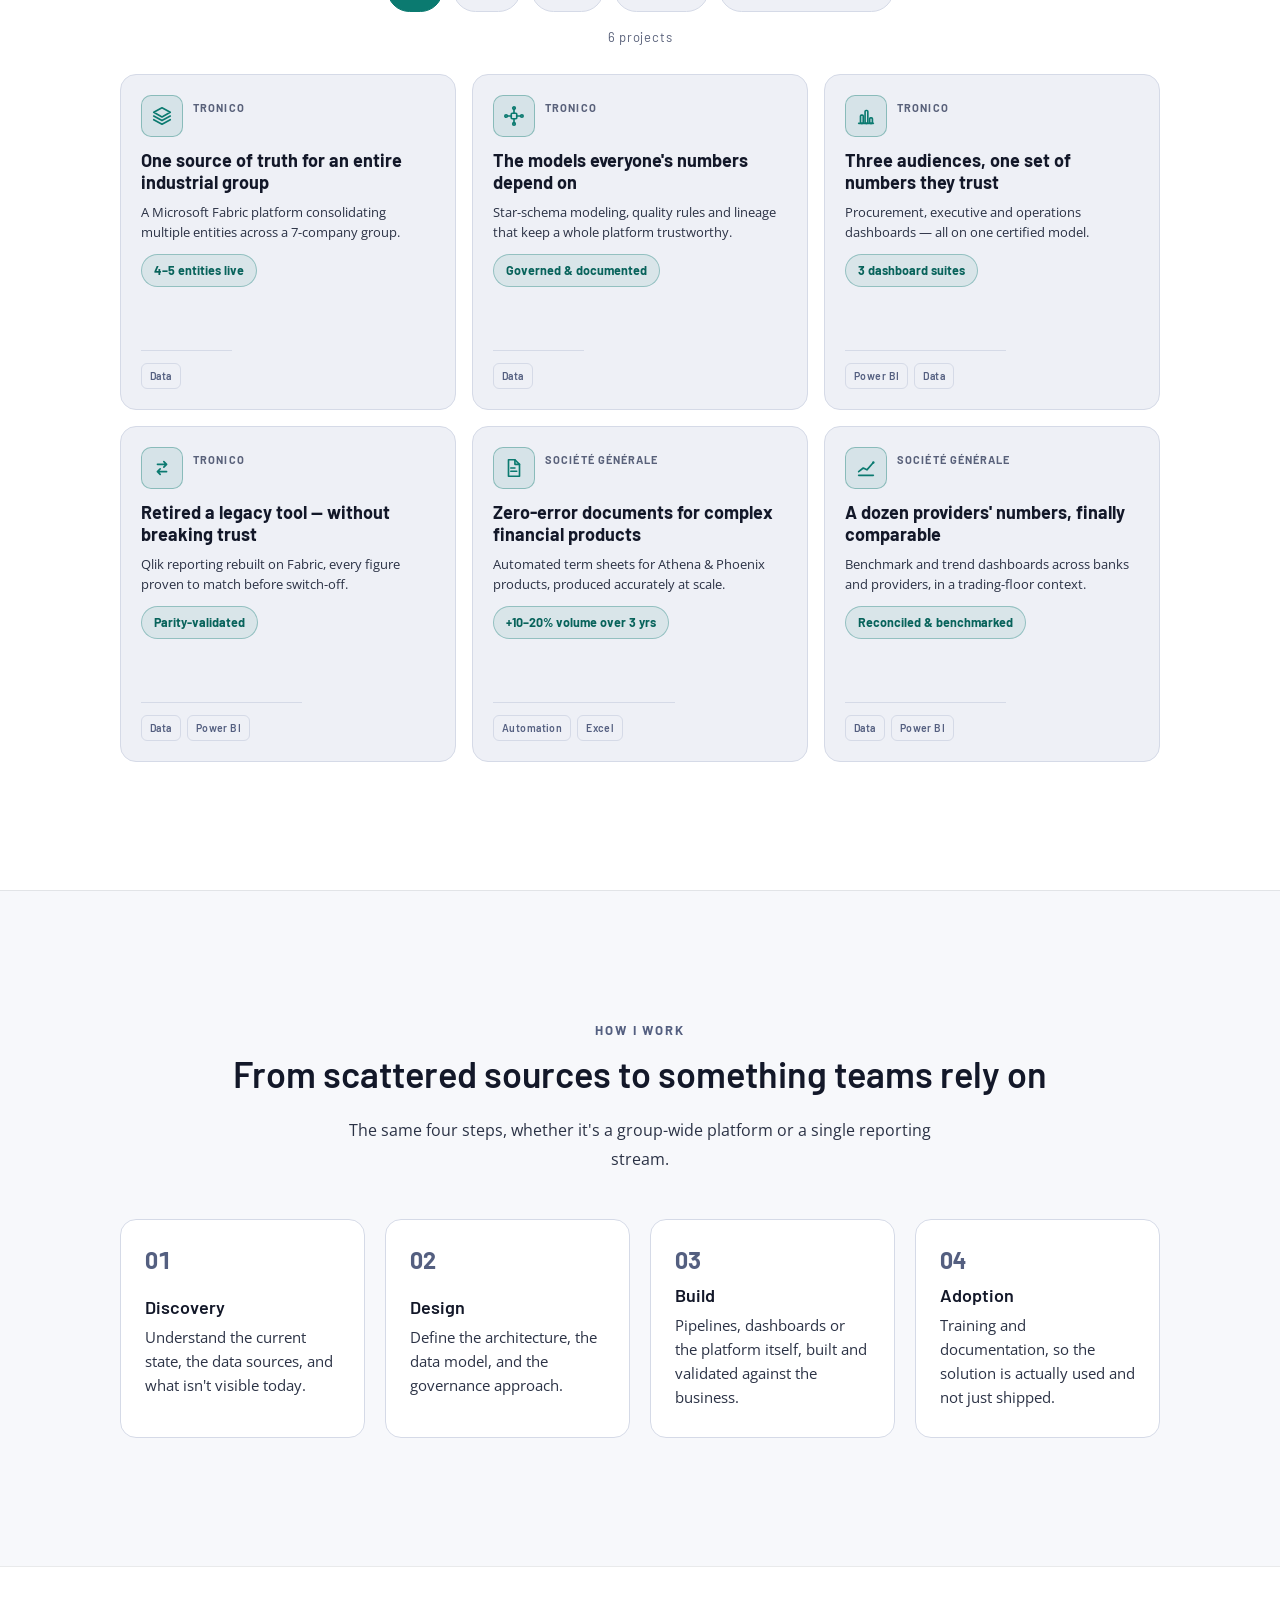
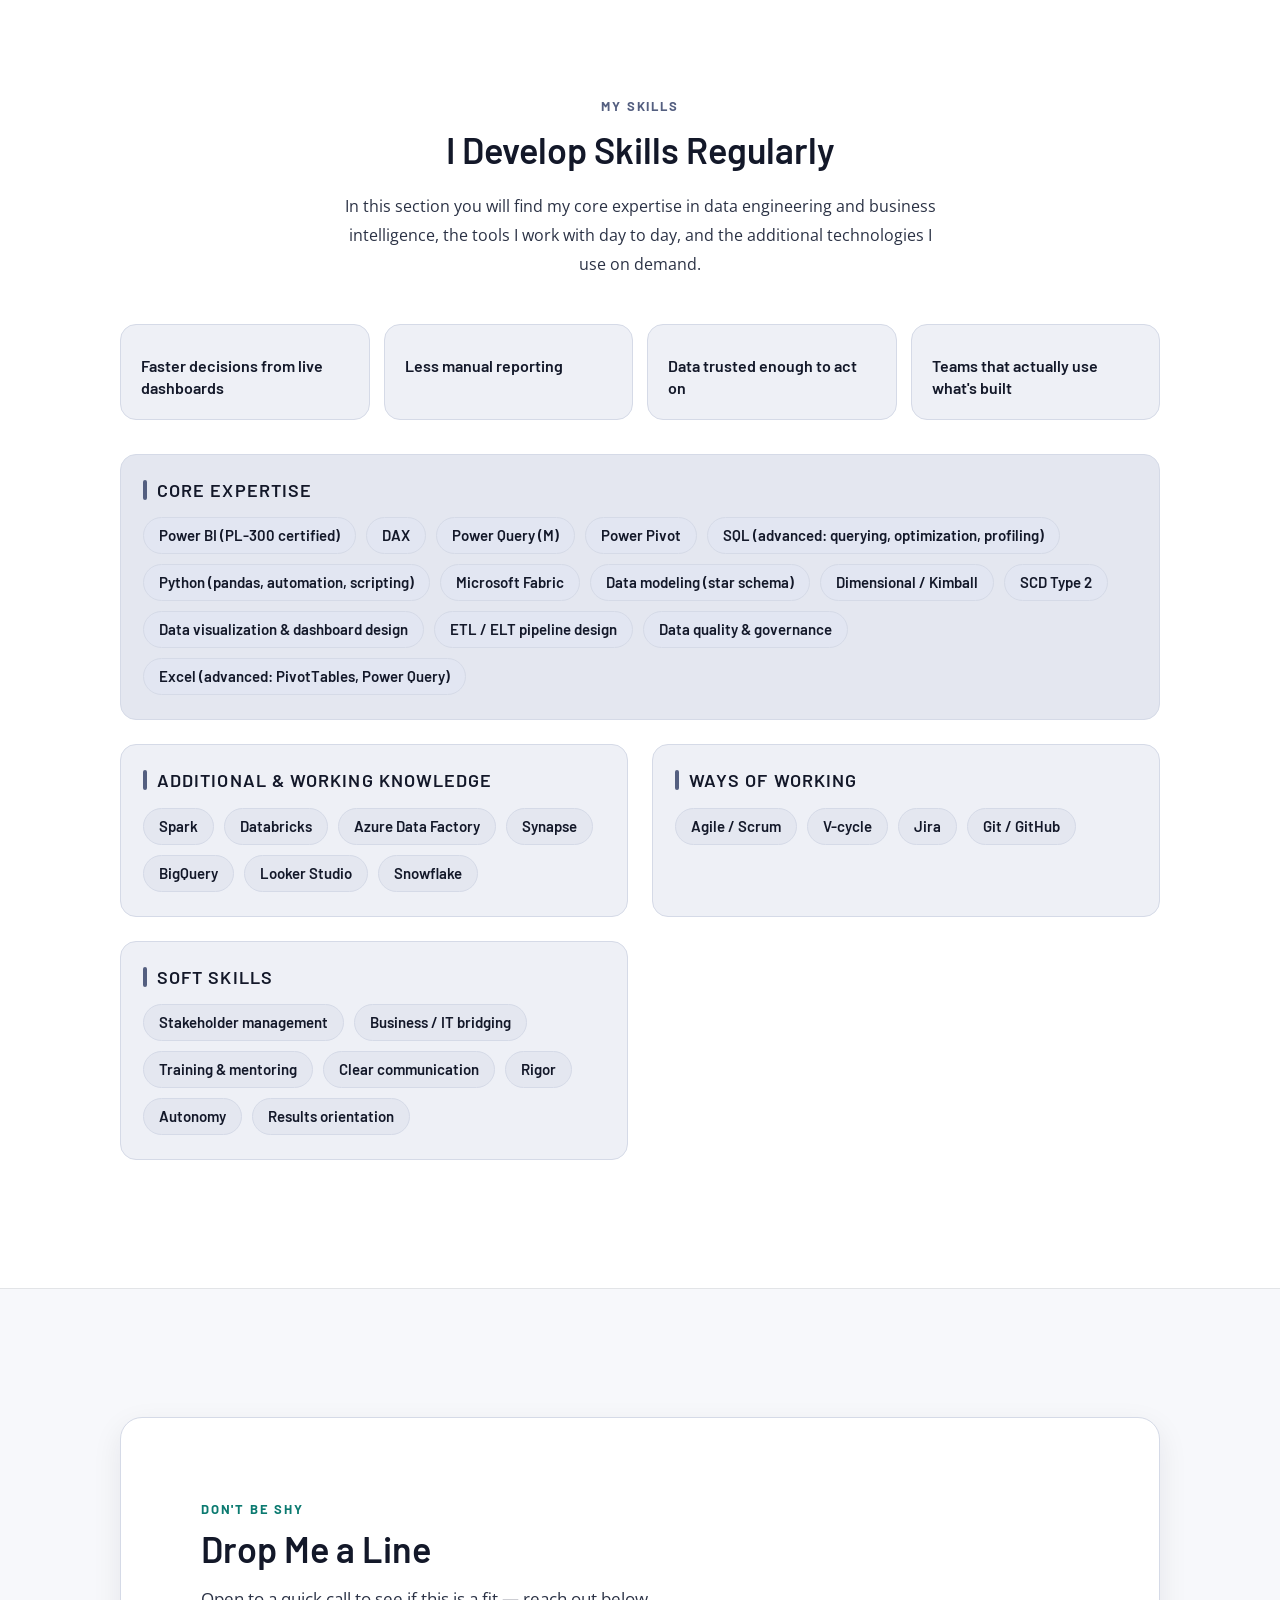
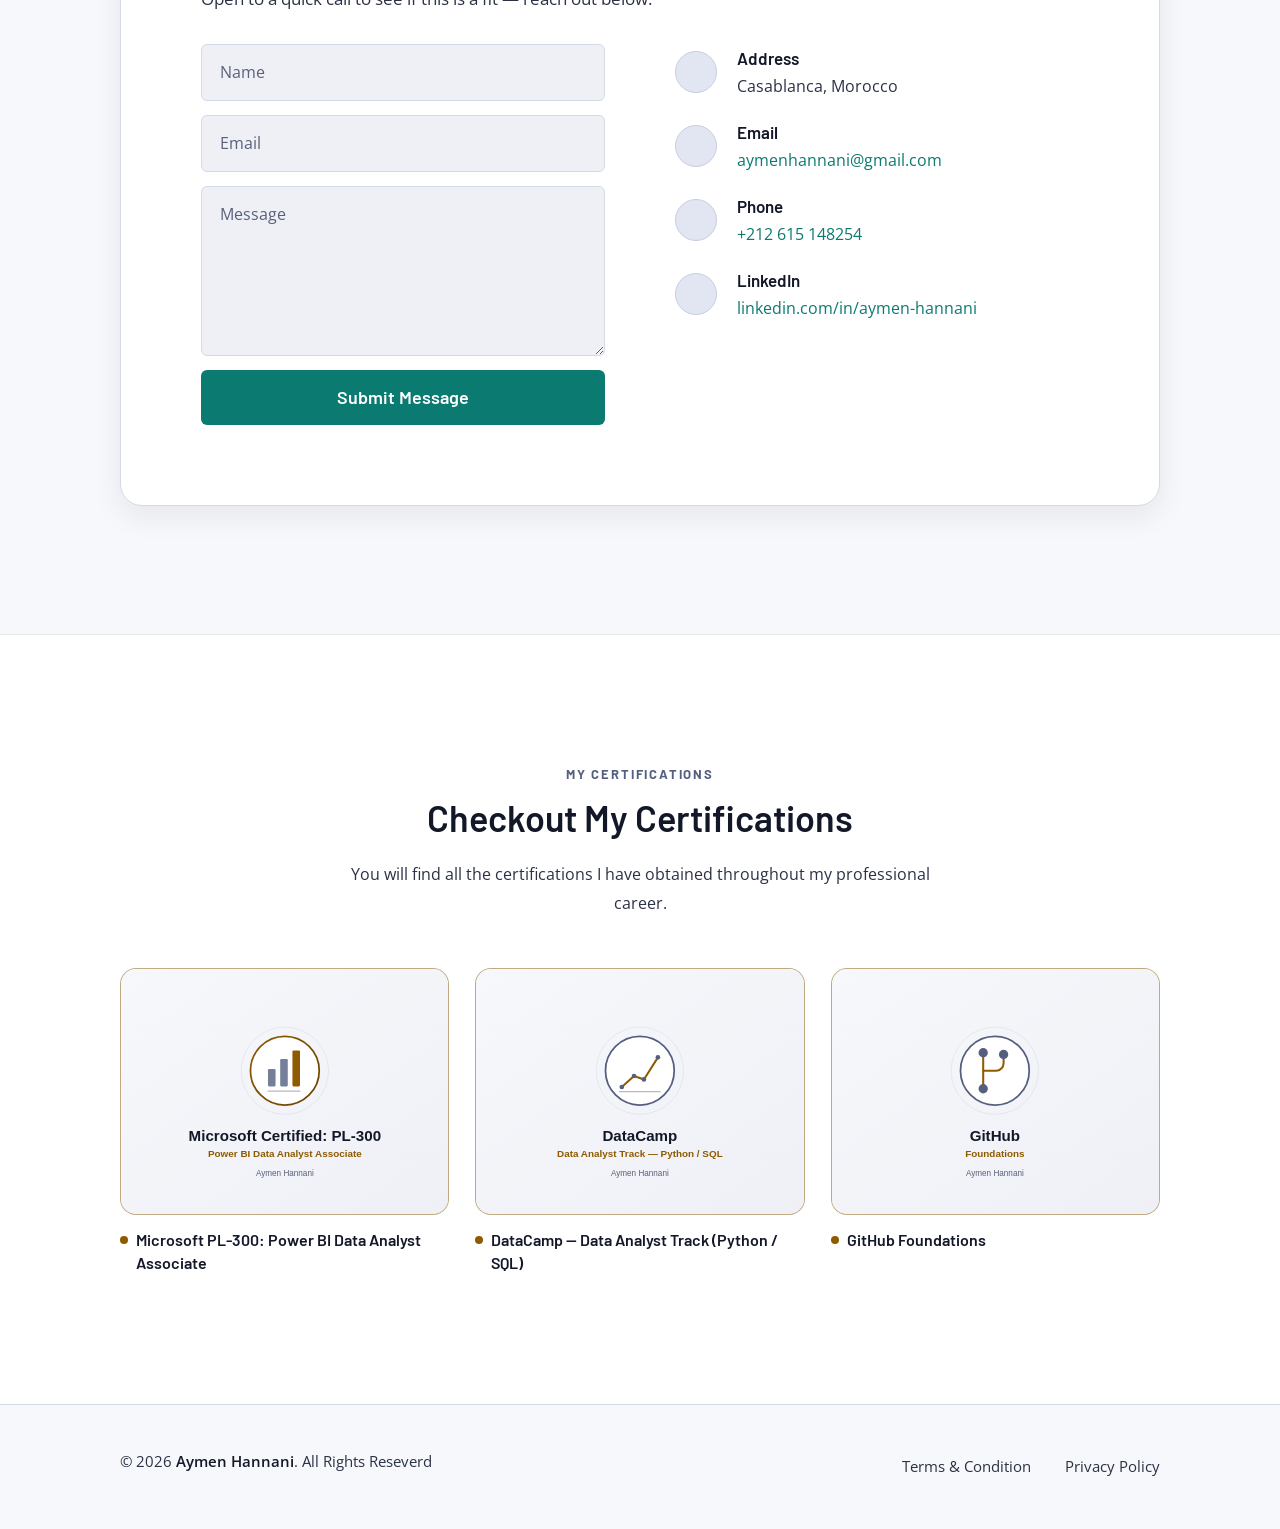
==== commit 4d27b5ed: "First Draft Version - season to start" ====
--- a/index.html
+++ b/index.html
@@ -14,6 +14,35 @@
       var theme = (stored === "light" || stored === "dark") ? stored
         : (window.matchMedia && window.matchMedia("(prefers-color-scheme: light)").matches ? "light" : "dark");
       document.documentElement.setAttribute("data-theme", theme);
+    })();
+  </script>
+
+  <!--
+    - language bootstrap: same idea as the theme one, and independent of it.
+    - Precedence: stored choice > navigator.language > English (the default).
+    - A stored value that is neither "en" nor "fr" falls back to English.
+    - The markup ships in English, so only French needs to be hidden until
+    - i18n.js has swapped the strings; English paints straight away.
+  -->
+  <script>
+    (function () {
+      var stored = null;
+      try { stored = localStorage.getItem("lang"); } catch (e) { }
+
+      var lang;
+      if (stored === "en" || stored === "fr") lang = stored;
+      else if (stored !== null) lang = "en";               // stored but invalid
+      else lang = (navigator.language || "").toLowerCase().indexOf("fr") === 0 ? "fr" : "en";
+
+      var el = document.documentElement;
+      el.setAttribute("lang", lang);
+      el.setAttribute("data-lang", lang);
+
+      if (lang !== "en") {
+        el.classList.add("i18n-cloak");
+        // never leave the page hidden if i18n.js fails to load
+        window.setTimeout(function () { el.classList.remove("i18n-cloak"); }, 1500);
+      }
     })();
   </script>
 
@@ -107,7 +136,7 @@
     <div class="container">
 
       <a href="#" class="logo-link">
-        <h1 class="logo">Aymen HANNANI</h1>
+        <h1 class="logo" data-i18n="nav.aymen-hannani">Aymen HANNANI</h1>
       </a>
 
       <!-- kept outside the collapsible nav so it is reachable on mobile too -->
@@ -117,7 +146,23 @@
         <span class="theme-toggle-label" data-theme-label>Switch to light theme</span>
       </button>
 
-      <button class="nav-toggle-btn" aria-label="Toggle Menu" data-nav-toggle-btn>
+      <!--
+        language toggle, same rules as the theme toggle: outside the
+        collapsible nav so it stays clickable on mobile, and it names the
+        language you would switch TO, matching the theme toggle's icon logic.
+      -->
+      <button type="button" class="lang-toggle" data-lang-toggle aria-pressed="false"
+        aria-label="Switch to French">
+        <!-- decorative: the EN/FR label and the button's aria-label carry the
+             meaning, so the flag must not be announced a second time. No
+             width/height attributes on purpose, so a replacement file of any
+             ratio still renders at its natural shape. -->
+        <img class="lang-toggle-flag" data-lang-flag src="./assets/images/flag-fr.svg" alt=""
+          aria-hidden="true">
+        <span class="lang-toggle-text" data-lang-label aria-hidden="true">FR</span>
+      </button>
+
+      <button class="nav-toggle-btn" aria-label="Toggle Menu" data-nav-toggle-btn data-i18n-attr="aria-label:nav.attr.toggle-menu">
         <ion-icon name="menu-outline" class="menu-icon"></ion-icon>
         <ion-icon name="close-outline" class="close-icon"></ion-icon>
       </button>
@@ -126,35 +171,35 @@
         <ul class="navbar-list">
 
           <li>
-            <a href="#home" class="navbar-link" data-nav-link>Home</a>
+            <a href="#home" class="navbar-link" data-nav-link data-i18n="nav.home">Home</a>
           </li>
 
           <li>
-            <a href="#about" class="navbar-link" data-nav-link>About</a>
+            <a href="#about" class="navbar-link" data-nav-link data-i18n="nav.about">About</a>
           </li>
 
           <li>
-            <a href="#portfolio" class="navbar-link" data-nav-link>Portfolio</a>
+            <a href="#portfolio" class="navbar-link" data-nav-link data-i18n="nav.portfolio">Portfolio</a>
           </li>
 
           <li>
-            <a href="#process" class="navbar-link" data-nav-link>Process</a>
+            <a href="#process" class="navbar-link" data-nav-link data-i18n="nav.process">Process</a>
           </li>
 
           <li>
-            <a href="#skills" class="navbar-link" data-nav-link>Skills</a>
+            <a href="#skills" class="navbar-link" data-nav-link data-i18n="nav.skills">Skills</a>
           </li>
 
           <li>
-            <a href="#contact" class="navbar-link" data-nav-link>Contact</a>
+            <a href="#contact" class="navbar-link" data-nav-link data-i18n="nav.contact">Contact</a>
           </li>
 
           <li>
-            <a href="#blog" class="navbar-link" data-nav-link>Certifications</a>
+            <a href="#blog" class="navbar-link" data-nav-link data-i18n="nav.certifications">Certifications</a>
           </li>
 
           <li>
-            <a href="./pdf/CV-Aymen-Hannani.pdf" class="btn btn-primary" download>Download CV</a>
+            <a href="./pdf/CV-Aymen-Hannani.pdf" class="btn btn-primary" download data-i18n="nav.download-cv">Download CV</a>
           </li>
 
         </ul>
@@ -181,7 +226,7 @@
 
             <figure class="hero-photo">
               <!-- TODO: swap 55.png for Aymen Hannani's own headshot — a square crop works best here -->
-              <img src="./assets/images/55.png" width="800" height="864" alt="Portrait of Aymen Hannani">
+              <img src="./assets/images/55.png" width="800" height="864" alt="Portrait of Aymen Hannani" data-i18n-attr="alt:home.attr.portrait-of-aymen-hannani">
             </figure>
 
             <ul class="hero-stats">
@@ -189,19 +234,19 @@
               <!-- action: an ongoing, active thing -->
               <li class="stat stat--action">
                 <p class="stat-value">7+</p>
-                <p class="stat-label">Years of Experience</p>
+                <p class="stat-label" data-i18n="home.years-of-experience">Years of Experience</p>
               </li>
 
               <!-- achievement: a credential -->
               <li class="stat stat--credential">
-                <p class="stat-value">PL-300</p>
-                <p class="stat-label">Microsoft Certified</p>
+                <p class="stat-value" data-i18n="home.pl-300">PL-300</p>
+                <p class="stat-label" data-i18n="home.microsoft-certified">Microsoft Certified</p>
               </li>
 
               <!-- structural: a repeating factual label -->
               <li class="stat stat--structural">
-                <p class="stat-value">AR&nbsp;&middot;&nbsp;FR&nbsp;&middot;&nbsp;EN</p>
-                <p class="stat-label">Trilingual</p>
+                <p class="stat-value" data-i18n="home.ar-fr-en">AR&nbsp;&middot;&nbsp;FR&nbsp;&middot;&nbsp;EN</p>
+                <p class="stat-label" data-i18n="home.trilingual">Trilingual</p>
               </li>
 
             </ul>
@@ -210,28 +255,28 @@
 
           <div class="hero-content">
 
-            <p class="hero-eyebrow">Data &amp; BI Professional</p>
-
-            <h2 class="hero-title">
+            <p class="hero-eyebrow" data-i18n="home.data-bi-professional">Data &amp; BI Professional</p>
+
+            <h2 class="hero-title" data-i18n="home.hello-i-m-aymen-hannanidata">
               <span>Hello I'm</span>
               <strong>Aymen Hannani</strong>Data Engineer &amp; BI Consultant | Product Owner Data &amp; BI, with 7+
               years spanning data engineering, business intelligence, data modeling and team leadership.
             </h2>
 
-            <p class="hero-text">
+            <p class="hero-text" data-i18n="home.microsoft-pl-300-certified-i">
               Microsoft PL-300 certified, I design and build data platforms end to end — from ingestion and
               transformation to modeling, dashboards and adoption.
             </p>
 
-            <p class="hero-location">
+            <p class="hero-location" data-i18n="home.based-in-casablanca-morocco">
               <ion-icon name="location-outline"></ion-icon>
               Based in Casablanca, Morocco
             </p>
 
             <div class="btn-group">
-              <a href="#contact" class="btn btn-primary blue">Get Contact </a>
-
-              <a href="#about" class="btn">About Me</a>
+              <a href="#contact" class="btn btn-primary blue" data-i18n="home.get-contact">Get Contact </a>
+
+              <a href="#about" class="btn" data-i18n="home.about-me">About Me</a>
             </div>
 
           </div>
@@ -250,20 +295,20 @@
       <section class="section problem" id="problem">
         <div class="container">
 
-          <p class="section-subtitle">The problem I solve</p>
-
-          <h2 class="h2 problem-statement">
+          <p class="section-subtitle" data-i18n="problem.the-problem-i-solve">The problem I solve</p>
+
+          <h2 class="h2 problem-statement" data-i18n="problem.the-numbers-already-exist-they">
             The numbers already exist. They're just scattered, rebuilt by hand, and quietly disagreeing with each
             other.
           </h2>
 
-          <p class="problem-text">
+          <p class="problem-text" data-i18n="problem.in-most-organisations-reporting-lives">
             In most organisations, reporting lives across systems, spreadsheets and teams that were never designed to
             agree. Figures get rebuilt manually every month, two departments answer the same question differently, and
             nobody is quite sure which version to act on.
           </p>
 
-          <p class="problem-text">
+          <p class="problem-text" data-i18n="problem.the-real-cost-isn-t">
             The real cost isn't the hours spent producing reports — it's the decisions made on numbers people don't
             fully trust, and the tools that quietly go unused after launch. I build the layer that fixes that: the
             pipelines, models and dashboards that agree with each other, plus the governance and training that keep
@@ -288,17 +333,17 @@
 
             <img src="./assets/images/art-journey.svg" data-src-light="./assets/images/art-journey-light.svg" width="800" height="1000" loading="lazy"
               alt="A rising path of career milestones: engineering studies, business analysis, business intelligence, data platform ownership"
-              class="img-cover">
+              class="img-cover" data-i18n-attr="alt:about.attr.a-rising-path-of-career">
 
           </figure>
 
           <div class="about-content">
 
-            <p class="section-subtitle">I'm a Data &amp; BI Professional</p>
-
-            <h2 class="h2 section-title">Professional Background</h2>
-
-            <p class="section-text">
+            <p class="section-subtitle" data-i18n="about.i-m-a-data-bi">I'm a Data &amp; BI Professional</p>
+
+            <h2 class="h2 section-title" data-i18n="about.professional-background">Professional Background</h2>
+
+            <p class="section-text" data-i18n="about.data-and-bi-professional-with">
               Data and BI professional with 7+ years of experience spanning data engineering, business intelligence,
               data modeling and product ownership. I design and build data platforms end to end, from ingestion and
               transformation to modeling, dashboards and adoption. Microsoft PL-300 certified, with deep expertise in
@@ -309,19 +354,19 @@
             <div class="fact-grid">
 
               <div class="fact-card">
-                <h4>Education</h4>
-                <p>State Engineer degree — Ecole Mohammadia des Ingénieurs (EMI), 2014–2018</p>
-                <p>Preparatory Classes (Mathematics &amp; Physics), CPGE Mohammed V, 2012–2014</p>
+                <h4 data-i18n="about.education">Education</h4>
+                <p data-i18n="about.state-engineer-degree-ecole-mohammadia">State Engineer degree — Ecole Mohammadia des Ingénieurs (EMI), 2014–2018</p>
+                <p data-i18n="about.preparatory-classes-mathematics-physics-cpge">Preparatory Classes (Mathematics &amp; Physics), CPGE Mohammed V, 2012–2014</p>
               </div>
 
               <div class="fact-card">
-                <h4>Languages</h4>
-                <p>Arabic (native) · French (fluent) · English (fluent)</p>
+                <h4 data-i18n="about.languages">Languages</h4>
+                <p data-i18n="about.arabic-native-french-fluent-english">Arabic (native) · French (fluent) · English (fluent)</p>
               </div>
 
             </div>
 
-            <h2 class="h2 section-title">Work Experience</h2>
+            <h2 class="h2 section-title" data-i18n="about.work-experience">Work Experience</h2>
 
             <ol class="timeline">
 
@@ -333,20 +378,20 @@
               -->
               <li class="timeline-item" data-related-projects="detail-fabric-platform detail-data-modeling detail-powerbi-suites detail-qlik-migration">
                 <div class="timeline-card">
-                  <p class="timeline-date">Nov 2025 – Apr 2026</p>
-                  <h3 class="h3 timeline-role">Product Owner Data &amp; BI</h3>
-                  <p class="timeline-company">Tronico Atlas — Tangier, Morocco</p>
+                  <p class="timeline-date" data-i18n="about.nov-2025-apr-2026">Nov 2025 – Apr 2026</p>
+                  <h3 class="h3 timeline-role" data-i18n="about.product-owner-data-bi">Product Owner Data &amp; BI</h3>
+                  <p class="timeline-company" data-i18n="about.tronico-atlas-tangier-morocco">Tronico Atlas — Tangier, Morocco</p>
                   <ul class="timeline-points">
-                    <li>Led the setup of a group-wide, multi-entity data platform on Microsoft Fabric.</li>
-                    <li>Owned the roadmap and backlog; built KPI dashboards (Procurement, Group KPIs, Lead Time).</li>
-                    <li>Defined data governance, quality rules and monitoring; documented lineage.</li>
-                    <li>Mentored a 5-person Data &amp; BI team; trained technical directors and the executive committee.
+                    <li data-i18n="about.led-the-setup-of-a">Led the setup of a group-wide, multi-entity data platform on Microsoft Fabric.</li>
+                    <li data-i18n="about.owned-the-roadmap-and-backlog">Owned the roadmap and backlog; built KPI dashboards (Procurement, Group KPIs, Lead Time).</li>
+                    <li data-i18n="about.defined-data-governance-quality-rules">Defined data governance, quality rules and monitoring; documented lineage.</li>
+                    <li data-i18n="about.mentored-a-5-person-data">Mentored a 5-person Data &amp; BI team; trained technical directors and the executive committee.
                     </li>
                   </ul>
 
                   <button type="button" class="timeline-link" data-related-trigger
-                    aria-label="View related projects delivered in this role">
-                    <span>View related projects</span>
+                    aria-label="View related projects delivered in this role" data-i18n-attr="aria-label:about.attr.view-related-projects-delivered-in">
+                    <span data-i18n="about.view-related-projects">View related projects</span>
                     <ion-icon name="arrow-forward" aria-hidden="true"></ion-icon>
                   </button>
                 </div>
@@ -354,20 +399,20 @@
 
               <li class="timeline-item" data-related-projects="detail-sg-doc-automation detail-bi-performance-dashboards">
                 <div class="timeline-card">
-                  <p class="timeline-date">Jul 2022 – Sep 2025</p>
-                  <h3 class="h3 timeline-role">BI Consultant / Business Analyst</h3>
-                  <p class="timeline-company">Société Générale ATS — Casablanca</p>
+                  <p class="timeline-date" data-i18n="about.jul-2022-sep-2025">Jul 2022 – Sep 2025</p>
+                  <h3 class="h3 timeline-role" data-i18n="about.bi-consultant-business-analyst">BI Consultant / Business Analyst</h3>
+                  <p class="timeline-company" data-i18n="about.societe-generale-ats-casablanca">Société Générale ATS — Casablanca</p>
                   <ul class="timeline-points">
-                    <li>Gathered business needs and delivered decision-support dashboards in a trading-floor context.
+                    <li data-i18n="about.gathered-business-needs-and-delivered">Gathered business needs and delivered decision-support dashboards in a trading-floor context.
                     </li>
-                    <li>Advanced SQL, dimensional modeling (star schema), data quality and reconciliation.</li>
-                    <li>Delivered training and presentations to senior audiences across the Paris, London and Casablanca
+                    <li data-i18n="about.advanced-sql-dimensional-modeling-star">Advanced SQL, dimensional modeling (star schema), data quality and reconciliation.</li>
+                    <li data-i18n="about.delivered-training-and-presentations-to">Delivered training and presentations to senior audiences across the Paris, London and Casablanca
                       offices, in French and English.</li>
                   </ul>
 
                   <button type="button" class="timeline-link" data-related-trigger
-                    aria-label="View related projects for BI Consultant / Business Analyst">
-                    <span>View related projects</span>
+                    aria-label="View related projects for BI Consultant / Business Analyst" data-i18n-attr="aria-label:about.attr.view-related-projects-for-bi">
+                    <span data-i18n="about.view-related-projects-2">View related projects</span>
                     <ion-icon name="arrow-forward" aria-hidden="true"></ion-icon>
                   </button>
                 </div>
@@ -375,23 +420,23 @@
 
               <li class="timeline-item">
                 <div class="timeline-card">
-                  <p class="timeline-date">Jan 2020 – Jun 2022</p>
-                  <h3 class="h3 timeline-role">Template Manager, Equity Derivatives</h3>
-                  <p class="timeline-company">Société Générale ATS — Casablanca</p>
+                  <p class="timeline-date" data-i18n="about.jan-2020-jun-2022">Jan 2020 – Jun 2022</p>
+                  <h3 class="h3 timeline-role" data-i18n="about.template-manager-equity-derivatives">Template Manager, Equity Derivatives</h3>
+                  <p class="timeline-company" data-i18n="about.societe-generale-ats-casablanca-2">Société Générale ATS — Casablanca</p>
                   <ul class="timeline-points">
-                    <li>Automated recurring documentation and control processes with Python and Excel.</li>
-                    <li>Formalized business rules; reduced manual processing and improved reliability.</li>
+                    <li data-i18n="about.automated-recurring-documentation-and-control">Automated recurring documentation and control processes with Python and Excel.</li>
+                    <li data-i18n="about.formalized-business-rules-reduced-manual">Formalized business rules; reduced manual processing and improved reliability.</li>
                   </ul>
                 </div>
               </li>
 
               <li class="timeline-item">
                 <div class="timeline-card">
-                  <p class="timeline-date">Nov 2018 – Dec 2019</p>
-                  <h3 class="h3 timeline-role">Commercial / Business Analyst</h3>
-                  <p class="timeline-company">Jumia — Casablanca</p>
+                  <p class="timeline-date" data-i18n="about.nov-2018-dec-2019">Nov 2018 – Dec 2019</p>
+                  <h3 class="h3 timeline-role" data-i18n="about.commercial-business-analyst">Commercial / Business Analyst</h3>
+                  <p class="timeline-company" data-i18n="about.jumia-casablanca">Jumia — Casablanca</p>
                   <ul class="timeline-points">
-                    <li>Analyzed user journeys and digital KPIs (conversion, CTR, retention); built performance
+                    <li data-i18n="about.analyzed-user-journeys-and-digital">Analyzed user journeys and digital KPIs (conversion, CTR, retention); built performance
                       dashboards.</li>
                   </ul>
                 </div>
@@ -399,19 +444,19 @@
 
               <li class="timeline-item">
                 <div class="timeline-card">
-                  <p class="timeline-date">Mar 2018 – Jul 2018</p>
-                  <h3 class="h3 timeline-role">Final-year Internship, Middle Office Optimization</h3>
-                  <p class="timeline-company">Attijariwafa Bank — Casablanca</p>
+                  <p class="timeline-date" data-i18n="about.mar-2018-jul-2018">Mar 2018 – Jul 2018</p>
+                  <h3 class="h3 timeline-role" data-i18n="about.final-year-internship-middle-office">Final-year Internship, Middle Office Optimization</h3>
+                  <p class="timeline-company" data-i18n="about.attijariwafa-bank-casablanca">Attijariwafa Bank — Casablanca</p>
                   <ul class="timeline-points">
-                    <li>Modeled processes, defined performance indicators, automated recurring tasks.</li>
+                    <li data-i18n="about.modeled-processes-defined-performance-indicators">Modeled processes, defined performance indicators, automated recurring tasks.</li>
                   </ul>
                 </div>
               </li>
 
             </ol>
 
-            <h2 class="h2 section-title">Beyond Work</h2>
-            <p class="section-text">
+            <h2 class="h2 section-title" data-i18n="about.beyond-work">Beyond Work</h2>
+            <p class="section-text" data-i18n="about.i-run-joutyat-la-bourse">
               I run <strong>Joutyat La Bourse (جوطية البورصة)</strong>, a Moroccan stock-market education YouTube channel
               publishing in Darija and French around financial literacy and the Casablanca Stock Exchange, and
               <strong>MediaMind Academy</strong>, a 1-on-1 Power BI and data coaching school based in Casablanca. I
@@ -419,7 +464,7 @@
             </p>
 
             <a href="https://linkedin.com/in/aymen-hannani" target="_blank" rel="noopener noreferrer"
-              class="btn btn-primary blue about-cta">My LinkedIn</a>
+              class="btn btn-primary blue about-cta" data-i18n="about.my-linkedin">My LinkedIn</a>
 
           </div>
 
@@ -437,11 +482,11 @@
       <section class="section portfolio" id="portfolio">
         <div class="container">
 
-          <p class="section-subtitle">Portfolio</p>
-
-          <h2 class="h2 section-title">My Amazing Work</h2>
-
-          <p class="section-text">
+          <p class="section-subtitle" data-i18n="portfolio.portfolio">Portfolio</p>
+
+          <h2 class="h2 section-title" data-i18n="portfolio.my-amazing-work">My Amazing Work</h2>
+
+          <p class="section-text" data-i18n="portfolio.real-projects-behind-demanding-data">
             Real projects behind demanding data platforms, BI and automation. Filter to focus on what's relevant to
             you — click any project to go deeper.
           </p>
@@ -452,16 +497,16 @@
             related-projects list uses — one template per project, never a copy.
             data-cats drives the filter bar above.
           -->
-          <div class="work-filters" role="group" aria-label="Filter projects by skill">
-            <button type="button" class="work-filter" data-filter="all" aria-pressed="true">All</button>
-            <button type="button" class="work-filter" data-filter="data" aria-pressed="false">Data</button>
-            <button type="button" class="work-filter" data-filter="excel" aria-pressed="false">Excel</button>
-            <button type="button" class="work-filter" data-filter="powerbi" aria-pressed="false">Power BI</button>
-            <button type="button" class="work-filter" data-filter="automation" aria-pressed="false">Software
+          <div class="work-filters" role="group" aria-label="Filter projects by skill" data-i18n-attr="aria-label:portfolio.attr.filter-projects-by-skill">
+            <button type="button" class="work-filter" data-filter="all" aria-pressed="true" data-i18n="portfolio.all">All</button>
+            <button type="button" class="work-filter" data-filter="data" aria-pressed="false" data-i18n="portfolio.data">Data</button>
+            <button type="button" class="work-filter" data-filter="excel" aria-pressed="false" data-i18n="portfolio.excel">Excel</button>
+            <button type="button" class="work-filter" data-filter="powerbi" aria-pressed="false" data-i18n="portfolio.power-bi">Power BI</button>
+            <button type="button" class="work-filter" data-filter="automation" aria-pressed="false" data-i18n="portfolio.software-automation">Software
               Automation</button>
           </div>
 
-          <p class="work-count" data-work-count role="status">6 projects</p>
+          <p class="work-count" data-work-count role="status" data-i18n="portfolio.6-projects">6 projects</p>
 
           <ul class="work-grid">
 
@@ -471,15 +516,15 @@
                   <span class="tile-icon">
                     <svg viewBox="0 0 24 24" fill="none" stroke="currentColor" stroke-width="1.8" stroke-linecap="round" stroke-linejoin="round" aria-hidden="true"><path d="M12 3 L21 8 L12 13 L3 8 Z"/><path d="M3 12 L12 17 L21 12"/><path d="M3 16 L12 21 L21 16"/></svg>
                   </span>
-                  <span class="tile-ctx">Tronico</span>
+                  <span class="tile-ctx" data-i18n="portfolio.tronico">Tronico</span>
                 </span>
-                <span class="tile-hook">One source of truth for an entire industrial group</span>
-                <span class="tile-desc">A Microsoft Fabric platform consolidating multiple entities across a 7-company
+                <span class="tile-hook" data-i18n="portfolio.one-source-of-truth-for">One source of truth for an entire industrial group</span>
+                <span class="tile-desc" data-i18n="portfolio.a-microsoft-fabric-platform-consolidating">A Microsoft Fabric platform consolidating multiple entities across a 7-company
                   group.</span>
-                <span class="tile-stat">4–5 entities live</span>
+                <span class="tile-stat" data-i18n="portfolio.4-5-entities-live">4–5 entities live</span>
                 <span class="tile-foot">
-                  <span class="tile-tags"><span class="tile-tag">Data</span></span>
-                  <span class="tile-view">View →</span>
+                  <span class="tile-tags"><span class="tile-tag" data-i18n="portfolio.data-2">Data</span></span>
+                  <span class="tile-view" data-i18n="portfolio.view">View →</span>
                 </span>
               </button>
             </li>
@@ -490,15 +535,15 @@
                   <span class="tile-icon">
                     <svg viewBox="0 0 24 24" fill="none" stroke="currentColor" stroke-width="1.8" stroke-linecap="round" stroke-linejoin="round" aria-hidden="true"><rect x="9" y="9" width="6" height="6" rx="1"/><line x1="12" y1="9" x2="12" y2="4.5"/><circle cx="12" cy="3.4" r="1.4"/><line x1="12" y1="15" x2="12" y2="19.5"/><circle cx="12" cy="20.6" r="1.4"/><line x1="9" y1="12" x2="4.5" y2="12"/><circle cx="3.4" cy="12" r="1.4"/><line x1="15" y1="12" x2="19.5" y2="12"/><circle cx="20.6" cy="12" r="1.4"/></svg>
                   </span>
-                  <span class="tile-ctx">Tronico</span>
+                  <span class="tile-ctx" data-i18n="portfolio.tronico-2">Tronico</span>
                 </span>
-                <span class="tile-hook">The models everyone's numbers depend on</span>
-                <span class="tile-desc">Star-schema modeling, quality rules and lineage that keep a whole platform
+                <span class="tile-hook" data-i18n="portfolio.the-models-everyone-s-numbers">The models everyone's numbers depend on</span>
+                <span class="tile-desc" data-i18n="portfolio.star-schema-modeling-quality-rules">Star-schema modeling, quality rules and lineage that keep a whole platform
                   trustworthy.</span>
-                <span class="tile-stat">Governed &amp; documented</span>
+                <span class="tile-stat" data-i18n="portfolio.governed-documented">Governed &amp; documented</span>
                 <span class="tile-foot">
-                  <span class="tile-tags"><span class="tile-tag">Data</span></span>
-                  <span class="tile-view">View →</span>
+                  <span class="tile-tags"><span class="tile-tag" data-i18n="portfolio.data-3">Data</span></span>
+                  <span class="tile-view" data-i18n="portfolio.view-2">View →</span>
                 </span>
               </button>
             </li>
@@ -509,15 +554,15 @@
                   <span class="tile-icon">
                     <svg viewBox="0 0 24 24" fill="none" stroke="currentColor" stroke-width="1.8" stroke-linecap="round" stroke-linejoin="round" aria-hidden="true"><line x1="4" y1="20" x2="20" y2="20"/><rect x="6" y="11" width="3" height="9" rx="1"/><rect x="11" y="6" width="3" height="14" rx="1"/><rect x="16" y="14" width="3" height="6" rx="1"/></svg>
                   </span>
-                  <span class="tile-ctx">Tronico</span>
+                  <span class="tile-ctx" data-i18n="portfolio.tronico-3">Tronico</span>
                 </span>
-                <span class="tile-hook">Three audiences, one set of numbers they trust</span>
-                <span class="tile-desc">Procurement, executive and operations dashboards — all on one certified
+                <span class="tile-hook" data-i18n="portfolio.three-audiences-one-set-of">Three audiences, one set of numbers they trust</span>
+                <span class="tile-desc" data-i18n="portfolio.procurement-executive-and-operations-dashboards">Procurement, executive and operations dashboards — all on one certified
                   model.</span>
-                <span class="tile-stat">3 dashboard suites</span>
+                <span class="tile-stat" data-i18n="portfolio.3-dashboard-suites">3 dashboard suites</span>
                 <span class="tile-foot">
-                  <span class="tile-tags"><span class="tile-tag">Power BI</span><span class="tile-tag">Data</span></span>
-                  <span class="tile-view">View →</span>
+                  <span class="tile-tags"><span class="tile-tag" data-i18n="portfolio.power-bi-2">Power BI</span><span class="tile-tag" data-i18n="portfolio.data-4">Data</span></span>
+                  <span class="tile-view" data-i18n="portfolio.view-3">View →</span>
                 </span>
               </button>
             </li>
@@ -528,15 +573,15 @@
                   <span class="tile-icon">
                     <svg viewBox="0 0 24 24" fill="none" stroke="currentColor" stroke-width="1.8" stroke-linecap="round" stroke-linejoin="round" aria-hidden="true"><path d="M7 8 H17 M17 8 l-3 -3 M17 8 l-3 3"/><path d="M17 16 H7 M7 16 l3 -3 M7 16 l3 3"/></svg>
                   </span>
-                  <span class="tile-ctx">Tronico</span>
+                  <span class="tile-ctx" data-i18n="portfolio.tronico-4">Tronico</span>
                 </span>
-                <span class="tile-hook">Retired a legacy tool — without breaking trust</span>
-                <span class="tile-desc">Qlik reporting rebuilt on Fabric, every figure proven to match before
+                <span class="tile-hook" data-i18n="portfolio.retired-a-legacy-tool-without">Retired a legacy tool — without breaking trust</span>
+                <span class="tile-desc" data-i18n="portfolio.qlik-reporting-rebuilt-on-fabric">Qlik reporting rebuilt on Fabric, every figure proven to match before
                   switch-off.</span>
-                <span class="tile-stat">Parity-validated</span>
+                <span class="tile-stat" data-i18n="portfolio.parity-validated">Parity-validated</span>
                 <span class="tile-foot">
-                  <span class="tile-tags"><span class="tile-tag">Data</span><span class="tile-tag">Power BI</span></span>
-                  <span class="tile-view">View →</span>
+                  <span class="tile-tags"><span class="tile-tag" data-i18n="portfolio.data-5">Data</span><span class="tile-tag" data-i18n="portfolio.power-bi-3">Power BI</span></span>
+                  <span class="tile-view" data-i18n="portfolio.view-4">View →</span>
                 </span>
               </button>
             </li>
@@ -547,15 +592,15 @@
                   <span class="tile-icon">
                     <svg viewBox="0 0 24 24" fill="none" stroke="currentColor" stroke-width="1.8" stroke-linecap="round" stroke-linejoin="round" aria-hidden="true"><path d="M6 3 h7 l5 5 v13 h-12 Z"/><path d="M13 3 v5 h5"/><line x1="8.5" y1="12" x2="13" y2="12"/><line x1="8.5" y1="15.5" x2="15" y2="15.5"/></svg>
                   </span>
-                  <span class="tile-ctx">Société Générale</span>
+                  <span class="tile-ctx" data-i18n="portfolio.societe-generale">Société Générale</span>
                 </span>
-                <span class="tile-hook">Zero-error documents for complex financial products</span>
-                <span class="tile-desc">Automated term sheets for Athena &amp; Phoenix products, produced accurately at
+                <span class="tile-hook" data-i18n="portfolio.zero-error-documents-for-complex">Zero-error documents for complex financial products</span>
+                <span class="tile-desc" data-i18n="portfolio.automated-term-sheets-for-athena">Automated term sheets for Athena &amp; Phoenix products, produced accurately at
                   scale.</span>
-                <span class="tile-stat">+10–20% volume over 3 yrs</span>
+                <span class="tile-stat" data-i18n="portfolio.10-20-volume-over-3">+10–20% volume over 3 yrs</span>
                 <span class="tile-foot">
-                  <span class="tile-tags"><span class="tile-tag">Automation</span><span class="tile-tag">Excel</span></span>
-                  <span class="tile-view">View →</span>
+                  <span class="tile-tags"><span class="tile-tag" data-i18n="portfolio.automation">Automation</span><span class="tile-tag" data-i18n="portfolio.excel-2">Excel</span></span>
+                  <span class="tile-view" data-i18n="portfolio.view-5">View →</span>
                 </span>
               </button>
             </li>
@@ -567,22 +612,22 @@
                   <span class="tile-icon">
                     <svg viewBox="0 0 24 24" fill="none" stroke="currentColor" stroke-width="1.8" stroke-linecap="round" stroke-linejoin="round" aria-hidden="true"><line x1="4" y1="20" x2="20" y2="20"/><polyline points="4,16 9,12 13,14 20,6"/><circle cx="20" cy="6" r="1.3" fill="currentColor" stroke="none"/></svg>
                   </span>
-                  <span class="tile-ctx">Société Générale</span>
+                  <span class="tile-ctx" data-i18n="portfolio.societe-generale-2">Société Générale</span>
                 </span>
-                <span class="tile-hook">A dozen providers' numbers, finally comparable</span>
-                <span class="tile-desc">Benchmark and trend dashboards across banks and providers, in a trading-floor
+                <span class="tile-hook" data-i18n="portfolio.a-dozen-providers-numbers-finally">A dozen providers' numbers, finally comparable</span>
+                <span class="tile-desc" data-i18n="portfolio.benchmark-and-trend-dashboards-across">Benchmark and trend dashboards across banks and providers, in a trading-floor
                   context.</span>
-                <span class="tile-stat">Reconciled &amp; benchmarked</span>
+                <span class="tile-stat" data-i18n="portfolio.reconciled-benchmarked">Reconciled &amp; benchmarked</span>
                 <span class="tile-foot">
-                  <span class="tile-tags"><span class="tile-tag">Data</span><span class="tile-tag">Power BI</span></span>
-                  <span class="tile-view">View →</span>
+                  <span class="tile-tags"><span class="tile-tag" data-i18n="portfolio.data-6">Data</span><span class="tile-tag" data-i18n="portfolio.power-bi-4">Power BI</span></span>
+                  <span class="tile-view" data-i18n="portfolio.view-6">View →</span>
                 </span>
               </button>
             </li>
 
           </ul>
 
-          <p class="work-empty" data-work-empty hidden>No projects match this filter yet.</p>
+          <p class="work-empty" data-work-empty hidden data-i18n="portfolio.no-projects-match-this-filter">No projects match this filter yet.</p>
 
           <!--
             The old alternating card list lived here. Its markup now serves only the
@@ -604,11 +649,11 @@
       <section class="section process" id="process">
         <div class="container">
 
-          <p class="section-subtitle">How I work</p>
-
-          <h2 class="h2 section-title">From scattered sources to something teams rely on</h2>
-
-          <p class="section-text">
+          <p class="section-subtitle" data-i18n="process.how-i-work">How I work</p>
+
+          <h2 class="h2 section-title" data-i18n="process.from-scattered-sources-to-something">From scattered sources to something teams rely on</h2>
+
+          <p class="section-text" data-i18n="process.the-same-four-steps-whether">
             The same four steps, whether it's a group-wide platform or a single reporting stream.
           </p>
 
@@ -616,31 +661,31 @@
 
             <li class="process-step">
               <div>
-                <h3 class="h3 process-title">Discovery</h3>
-                <p class="process-text">Understand the current state, the data sources, and what isn't visible today.
+                <h3 class="h3 process-title" data-i18n="process.discovery">Discovery</h3>
+                <p class="process-text" data-i18n="process.understand-the-current-state-the">Understand the current state, the data sources, and what isn't visible today.
                 </p>
               </div>
             </li>
 
             <li class="process-step">
               <div>
-                <h3 class="h3 process-title">Design</h3>
-                <p class="process-text">Define the architecture, the data model, and the governance approach.</p>
+                <h3 class="h3 process-title" data-i18n="process.design">Design</h3>
+                <p class="process-text" data-i18n="process.define-the-architecture-the-data">Define the architecture, the data model, and the governance approach.</p>
               </div>
             </li>
 
             <li class="process-step">
               <div>
-                <h3 class="h3 process-title">Build</h3>
-                <p class="process-text">Pipelines, dashboards or the platform itself, built and validated against the
+                <h3 class="h3 process-title" data-i18n="process.build">Build</h3>
+                <p class="process-text" data-i18n="process.pipelines-dashboards-or-the-platform">Pipelines, dashboards or the platform itself, built and validated against the
                   business.</p>
               </div>
             </li>
 
             <li class="process-step">
               <div>
-                <h3 class="h3 process-title">Adoption</h3>
-                <p class="process-text">Training and documentation, so the solution is actually used and not just
+                <h3 class="h3 process-title" data-i18n="process.adoption">Adoption</h3>
+                <p class="process-text" data-i18n="process.training-and-documentation-so-the">Training and documentation, so the solution is actually used and not just
                   shipped.</p>
               </div>
             </li>
@@ -661,11 +706,11 @@
       <section class="section skills" id="skills">
         <div class="container">
 
-          <p class="section-subtitle">My Skills</p>
-
-          <h2 class="h2 section-title">I Develop Skills Regularly</h2>
-
-          <p class="section-text">
+          <p class="section-subtitle" data-i18n="skills.my-skills">My Skills</p>
+
+          <h2 class="h2 section-title" data-i18n="skills.i-develop-skills-regularly">I Develop Skills Regularly</h2>
+
+          <p class="section-text" data-i18n="skills.in-this-section-you-will">
             In this section you will find my core expertise in data engineering and business intelligence, the tools I
             work with day to day, and the additional technologies I use on demand.
           </p>
@@ -673,22 +718,22 @@
           <!-- outcome chips: what the tooling below is actually for -->
           <ul class="outcomes">
 
-            <li class="outcome">
+            <li class="outcome" data-i18n="skills.faster-decisions-from-live-dashboards">
               <ion-icon name="speedometer-outline"></ion-icon>
               Faster decisions from live dashboards
             </li>
 
-            <li class="outcome">
+            <li class="outcome" data-i18n="skills.less-manual-reporting">
               <ion-icon name="hourglass-outline"></ion-icon>
               Less manual reporting
             </li>
 
-            <li class="outcome">
+            <li class="outcome" data-i18n="skills.data-trusted-enough-to-act">
               <ion-icon name="shield-checkmark-outline"></ion-icon>
               Data trusted enough to act on
             </li>
 
-            <li class="outcome">
+            <li class="outcome" data-i18n="skills.teams-that-actually-use-what">
               <ion-icon name="people-outline"></ion-icon>
               Teams that actually use what's built
             </li>
@@ -698,58 +743,58 @@
           <div class="skills-groups">
 
             <div class="skill-group is-primary">
-              <h3 class="h3 skill-group-title">Core expertise</h3>
+              <h3 class="h3 skill-group-title" data-i18n="skills.core-expertise">Core expertise</h3>
               <ul class="skill-chips">
-                <li>Power BI (PL-300 certified)</li>
-                <li>DAX</li>
-                <li>Power Query (M)</li>
-                <li>Power Pivot</li>
-                <li>SQL (advanced: querying, optimization, profiling)</li>
-                <li>Python (pandas, automation, scripting)</li>
-                <li>Microsoft Fabric</li>
-                <li>Data modeling (star schema)</li>
-                <li>Dimensional / Kimball</li>
-                <li>SCD Type 2</li>
-                <li>Data visualization &amp; dashboard design</li>
-                <li>ETL / ELT pipeline design</li>
-                <li>Data quality &amp; governance</li>
-                <li>Excel (advanced: PivotTables, Power Query)</li>
+                <li data-i18n="skills.power-bi-pl-300-certified">Power BI (PL-300 certified)</li>
+                <li data-i18n="skills.dax">DAX</li>
+                <li data-i18n="skills.power-query-m">Power Query (M)</li>
+                <li data-i18n="skills.power-pivot">Power Pivot</li>
+                <li data-i18n="skills.sql-advanced-querying-optimization-profiling">SQL (advanced: querying, optimization, profiling)</li>
+                <li data-i18n="skills.python-pandas-automation-scripting">Python (pandas, automation, scripting)</li>
+                <li data-i18n="skills.microsoft-fabric">Microsoft Fabric</li>
+                <li data-i18n="skills.data-modeling-star-schema">Data modeling (star schema)</li>
+                <li data-i18n="skills.dimensional-kimball">Dimensional / Kimball</li>
+                <li data-i18n="skills.scd-type-2">SCD Type 2</li>
+                <li data-i18n="skills.data-visualization-dashboard-design">Data visualization &amp; dashboard design</li>
+                <li data-i18n="skills.etl-elt-pipeline-design">ETL / ELT pipeline design</li>
+                <li data-i18n="skills.data-quality-governance">Data quality &amp; governance</li>
+                <li data-i18n="skills.excel-advanced-pivottables-power-query">Excel (advanced: PivotTables, Power Query)</li>
               </ul>
             </div>
 
             <div class="skill-group">
-              <h3 class="h3 skill-group-title">Additional &amp; working knowledge</h3>
+              <h3 class="h3 skill-group-title" data-i18n="skills.additional-working-knowledge">Additional &amp; working knowledge</h3>
               <ul class="skill-chips">
-                <li>Spark</li>
-                <li>Databricks</li>
-                <li>Azure Data Factory</li>
-                <li>Synapse</li>
-                <li>BigQuery</li>
-                <li>Looker Studio</li>
-                <li>Snowflake</li>
+                <li data-i18n="skills.spark">Spark</li>
+                <li data-i18n="skills.databricks">Databricks</li>
+                <li data-i18n="skills.azure-data-factory">Azure Data Factory</li>
+                <li data-i18n="skills.synapse">Synapse</li>
+                <li data-i18n="skills.bigquery">BigQuery</li>
+                <li data-i18n="skills.looker-studio">Looker Studio</li>
+                <li data-i18n="skills.snowflake">Snowflake</li>
               </ul>
             </div>
 
             <div class="skill-group">
-              <h3 class="h3 skill-group-title">Ways of working</h3>
+              <h3 class="h3 skill-group-title" data-i18n="skills.ways-of-working">Ways of working</h3>
               <ul class="skill-chips">
-                <li>Agile / Scrum</li>
-                <li>V-cycle</li>
-                <li>Jira</li>
-                <li>Git / GitHub</li>
+                <li data-i18n="skills.agile-scrum">Agile / Scrum</li>
+                <li data-i18n="skills.v-cycle">V-cycle</li>
+                <li data-i18n="skills.jira">Jira</li>
+                <li data-i18n="skills.git-github">Git / GitHub</li>
               </ul>
             </div>
 
             <div class="skill-group">
-              <h3 class="h3 skill-group-title">Soft skills</h3>
+              <h3 class="h3 skill-group-title" data-i18n="skills.soft-skills">Soft skills</h3>
               <ul class="skill-chips">
-                <li>Stakeholder management</li>
-                <li>Business / IT bridging</li>
-                <li>Training &amp; mentoring</li>
-                <li>Clear communication</li>
-                <li>Rigor</li>
-                <li>Autonomy</li>
-                <li>Results orientation</li>
+                <li data-i18n="skills.stakeholder-management">Stakeholder management</li>
+                <li data-i18n="skills.business-it-bridging">Business / IT bridging</li>
+                <li data-i18n="skills.training-mentoring">Training &amp; mentoring</li>
+                <li data-i18n="skills.clear-communication">Clear communication</li>
+                <li data-i18n="skills.rigor">Rigor</li>
+                <li data-i18n="skills.autonomy">Autonomy</li>
+                <li data-i18n="skills.results-orientation">Results orientation</li>
               </ul>
             </div>
 
@@ -771,11 +816,11 @@
 
           <div class="contact-card">
 
-            <p class="card-subtitle">Don't be shy</p>
-
-            <h2 class="h2 section-title">Drop Me a Line</h2>
-
-            <p class="contact-lede">
+            <p class="card-subtitle" data-i18n="contact.don-t-be-shy">Don't be shy</p>
+
+            <h2 class="h2 section-title" data-i18n="contact.drop-me-a-line">Drop Me a Line</h2>
+
+            <p class="contact-lede" data-i18n="contact.open-to-a-quick-call">
               Open to a quick call to see if this is a fit — reach out below.
             </p>
 
@@ -783,13 +828,13 @@
 
               <form action="https://formsubmit.co/aymenhannani@gmail.com" class="contact-form"  method="POST">
 
-                <input type="text" name="name" placeholder="Name" required class="contact-input">
-
-                <input type="email" name="email" placeholder="Email" required class="contact-input">
-
-                <textarea name="message" placeholder="Message" required class="contact-input"></textarea>
-
-                <button type="submit" class="btn-submit">Submit Message</button>
+                <input type="text" name="name" placeholder="Name" required class="contact-input" data-i18n-attr="placeholder:contact.attr.name">
+
+                <input type="email" name="email" placeholder="Email" required class="contact-input" data-i18n-attr="placeholder:contact.attr.email">
+
+                <textarea name="message" placeholder="Message" required class="contact-input" data-i18n-attr="placeholder:contact.attr.message"></textarea>
+
+                <button type="submit" class="btn-submit" data-i18n="contact.submit-message">Submit Message</button>
 
               </form>
 
@@ -802,9 +847,9 @@
                   </div>
 
                   <div>
-                    <h3 class="contact-item-title">Address</h3>
-
-                    <address class="contact-item-link">
+                    <h3 class="contact-item-title" data-i18n="contact.address">Address</h3>
+
+                    <address class="contact-item-link" data-i18n="contact.casablanca-morocco">
                       Casablanca, Morocco
                     </address>
                   </div>
@@ -818,9 +863,9 @@
                   </div>
 
                   <div>
-                    <h3 class="contact-item-title">Email</h3>
-
-                    <a href="mailto:aymenhannani@gmail.com" class="contact-item-link">aymenhannani@gmail.com</a>
+                    <h3 class="contact-item-title" data-i18n="contact.email">Email</h3>
+
+                    <a href="mailto:aymenhannani@gmail.com" class="contact-item-link" data-i18n="contact.aymenhannani-gmail-com">aymenhannani@gmail.com</a>
                   </div>
 
                 </li>
@@ -832,7 +877,7 @@
                   </div>
 
                   <div>
-                    <h3 class="contact-item-title">Phone</h3>
+                    <h3 class="contact-item-title" data-i18n="contact.phone">Phone</h3>
 
                     <a href="tel:+212615148254" class="contact-item-link">+212 615 148254</a>
                   </div>
@@ -846,10 +891,10 @@
                   </div>
 
                   <div>
-                    <h3 class="contact-item-title">LinkedIn</h3>
+                    <h3 class="contact-item-title" data-i18n="contact.linkedin">LinkedIn</h3>
 
                     <a href="https://linkedin.com/in/aymen-hannani" target="_blank" rel="noopener noreferrer"
-                      class="contact-item-link">linkedin.com/in/aymen-hannani</a>
+                      class="contact-item-link" data-i18n="contact.linkedin-com-in-aymen-hannani">linkedin.com/in/aymen-hannani</a>
                   </div>
 
                 </li>
@@ -874,11 +919,11 @@
       <section class="section blog" id="blog">
         <div class="container">
 
-          <p class="section-subtitle">My Certifications</p>
-
-          <h2 class="h2 section-title">Checkout My Certifications</h2>
-
-          <p class="section-text">
+          <p class="section-subtitle" data-i18n="blog.my-certifications">My Certifications</p>
+
+          <h2 class="h2 section-title" data-i18n="blog.checkout-my-certifications">Checkout My Certifications</h2>
+
+          <p class="section-text" data-i18n="blog.you-will-find-all-the">
             You will find all the certifications I have obtained throughout my professional career.
           </p>
 
@@ -891,10 +936,10 @@
                   <a href="#">
                     <!-- TODO: swap for the official PL-300 badge / certificate image when available -->
                     <img src="./assets/images/cert-pl300.svg" data-src-light="./assets/images/cert-pl300-light.svg" width="1181" height="843" loading="lazy"
-                      alt="Microsoft PL-300 Power BI Data Analyst Associate — Aymen Hannani" class="img-cover">
+                      alt="Microsoft PL-300 Power BI Data Analyst Associate — Aymen Hannani" class="img-cover" data-i18n-attr="alt:blog.attr.microsoft-pl-300-power-bi">
                   </a>
                 </figure>
-                <a href="#" class="card-tag">Microsoft PL-300: Power BI Data Analyst Associate</a>
+                <a href="#" class="card-tag" data-i18n="blog.microsoft-pl-300-power-bi">Microsoft PL-300: Power BI Data Analyst Associate</a>
 
               </div>
             </li>
@@ -906,11 +951,11 @@
                   <a href="#">
                     <!-- TODO: swap for the official DataCamp certificate image when available -->
                     <img src="./assets/images/cert-datacamp.svg" data-src-light="./assets/images/cert-datacamp-light.svg" width="1181" height="843" loading="lazy"
-                      alt="DataCamp Data Analyst Track (Python / SQL) — Aymen Hannani" class="img-cover">
+                      alt="DataCamp Data Analyst Track (Python / SQL) — Aymen Hannani" class="img-cover" data-i18n-attr="alt:blog.attr.datacamp-data-analyst-track-python">
                   </a>
                 </figure>
 
-                <a href="#" class="card-tag">DataCamp — Data Analyst Track (Python / SQL)</a>
+                <a href="#" class="card-tag" data-i18n="blog.datacamp-data-analyst-track-python">DataCamp — Data Analyst Track (Python / SQL)</a>
 
               </div>
             </li>
@@ -922,11 +967,11 @@
                   <a href="#">
                     <!-- TODO: swap for the official GitHub Foundations badge when available -->
                     <img src="./assets/images/cert-github.svg" data-src-light="./assets/images/cert-github-light.svg" width="1181" height="843" loading="lazy"
-                      alt="GitHub Foundations certification — Aymen Hannani" class="img-cover">
+                      alt="GitHub Foundations certification — Aymen Hannani" class="img-cover" data-i18n-attr="alt:blog.attr.github-foundations-certification-aymen-hannani">
                   </a>
                 </figure>
 
-                <a href="#" class="card-tag">GitHub Foundations</a>
+                <a href="#" class="card-tag" data-i18n="blog.github-foundations">GitHub Foundations</a>
 
               </div>
             </li>
@@ -950,17 +995,17 @@
   <footer class="footer">
     <div class="container">
 
-      <p class="copyright">
+      <p class="copyright" data-i18n="footer.2026-aymen-hannani-all-rights">
         &copy; 2026 <a href="#" class="copyright-link">Aymen Hannani</a>. All Rights Reseverd
       </p>
 
       <ul class="footer-list">
         <li>
-          <a href="#" class="footer-link">Terms & Condition</a>
+          <a href="#" class="footer-link" data-i18n="footer.terms-condition">Terms & Condition</a>
         </li>
 
         <li>
-          <a href="#" class="footer-link">Privacy Policy</a>
+          <a href="#" class="footer-link" data-i18n="footer.privacy-policy">Privacy Policy</a>
         </li>
       </ul>
 
@@ -975,7 +1020,7 @@
     - #BACK TO TOP
   -->
 
-  <a href="#top" class="back-to-top" data-back-to-top>BACK TOP</a>
+  <a href="#top" class="back-to-top" data-back-to-top data-i18n="misc.back-top">BACK TOP</a>
 
 
 
@@ -994,13 +1039,13 @@
       data-art="./assets/images/art-fabric-platform.svg" data-art-light="./assets/images/art-fabric-platform-light.svg">
       <span class="card-content">
 
-        <span class="card-subtitle" data-card-subtitle>Data Platform / Microsoft Fabric</span>
-
-        <span class="h3 card-title" data-card-title>Group-wide multi-entity data platform on Microsoft
+        <span class="card-subtitle" data-card-subtitle data-i18n="card.data-platform-microsoft-fabric">Data Platform / Microsoft Fabric</span>
+
+        <span class="h3 card-title" data-card-title data-i18n="card.group-wide-multi-entity-data">Group-wide multi-entity data platform on Microsoft
           Fabric</span>
 
         <span class="btn-link">
-          <span>View Details</span>
+          <span data-i18n="card.view-details">View Details</span>
 
           <ion-icon name="arrow-forward"></ion-icon>
         </span>
@@ -1012,13 +1057,13 @@
       data-art="./assets/images/art-data-model.svg" data-art-light="./assets/images/art-data-model-light.svg">
       <span class="card-content">
 
-        <span class="card-subtitle" data-card-subtitle>Data Modeling &amp; Governance</span>
-
-        <span class="h3 card-title" data-card-title>Star-schema models, data quality rules and lineage
+        <span class="card-subtitle" data-card-subtitle data-i18n="card.data-modeling-governance">Data Modeling &amp; Governance</span>
+
+        <span class="h3 card-title" data-card-title data-i18n="card.star-schema-models-data-quality">Star-schema models, data quality rules and lineage
           documentation</span>
 
         <span class="btn-link">
-          <span>View Details</span>
+          <span data-i18n="card.view-details-2">View Details</span>
 
           <ion-icon name="arrow-forward"></ion-icon>
         </span>
@@ -1030,13 +1075,13 @@
       data-art="./assets/images/art-dashboards.svg" data-art-light="./assets/images/art-dashboards-light.svg">
       <span class="card-content">
 
-        <span class="card-subtitle" data-card-subtitle>Business Intelligence</span>
-
-        <span class="h3 card-title" data-card-title>Power BI dashboard suites: Procurement, Group KPIs and
+        <span class="card-subtitle" data-card-subtitle data-i18n="card.business-intelligence">Business Intelligence</span>
+
+        <span class="h3 card-title" data-card-title data-i18n="card.power-bi-dashboard-suites-procurement">Power BI dashboard suites: Procurement, Group KPIs and
           Lead Time</span>
 
         <span class="btn-link">
-          <span>View Details</span>
+          <span data-i18n="card.view-details-3">View Details</span>
 
           <ion-icon name="arrow-forward"></ion-icon>
         </span>
@@ -1048,13 +1093,13 @@
       data-art="./assets/images/art-qlik-migration.svg" data-art-light="./assets/images/art-qlik-migration-light.svg">
       <span class="card-content">
 
-        <span class="card-subtitle" data-card-subtitle>Migration / Microsoft Fabric</span>
-
-        <span class="h3 card-title" data-card-title>Retiring legacy Qlik reporting: quality dashboards rebuilt on
+        <span class="card-subtitle" data-card-subtitle data-i18n="card.migration-microsoft-fabric">Migration / Microsoft Fabric</span>
+
+        <span class="h3 card-title" data-card-title data-i18n="card.retiring-legacy-qlik-reporting-quality">Retiring legacy Qlik reporting: quality dashboards rebuilt on
           Microsoft Fabric</span>
 
         <span class="btn-link">
-          <span>View Details</span>
+          <span data-i18n="card.view-details-4">View Details</span>
 
           <ion-icon name="arrow-forward"></ion-icon>
         </span>
@@ -1066,12 +1111,12 @@
       data-art="./assets/images/art-sg-doc-automation.svg" data-art-light="./assets/images/art-sg-doc-automation-light.svg">
       <span class="card-content">
 
-        <span class="card-subtitle" data-card-subtitle>Documentation automation / Equity Derivatives</span>
-
-        <span class="h3 card-title" data-card-title>Automated documentation for structured products</span>
+        <span class="card-subtitle" data-card-subtitle data-i18n="card.documentation-automation-equity-derivatives">Documentation automation / Equity Derivatives</span>
+
+        <span class="h3 card-title" data-card-title data-i18n="card.automated-documentation-for-structured-products">Automated documentation for structured products</span>
 
         <span class="btn-link">
-          <span>View Details</span>
+          <span data-i18n="card.view-details-5">View Details</span>
 
           <ion-icon name="arrow-forward"></ion-icon>
         </span>
@@ -1083,12 +1128,12 @@
       data-art="./assets/images/art-bi-performance.svg" data-art-light="./assets/images/art-bi-performance-light.svg">
       <span class="card-content">
 
-        <span class="card-subtitle" data-card-subtitle>Business Intelligence / Benchmarking</span>
-
-        <span class="h3 card-title" data-card-title>Financial-products performance dashboards across banks and providers</span>
+        <span class="card-subtitle" data-card-subtitle data-i18n="card.business-intelligence-benchmarking">Business Intelligence / Benchmarking</span>
+
+        <span class="h3 card-title" data-card-title data-i18n="card.financial-products-performance-dashboards-across">Financial-products performance dashboards across banks and providers</span>
 
         <span class="btn-link">
-          <span>View Details</span>
+          <span data-i18n="card.view-details-6">View Details</span>
 
           <ion-icon name="arrow-forward"></ion-icon>
         </span>
@@ -1109,7 +1154,7 @@
 
     <div class="modal-dialog" role="dialog" aria-modal="true" aria-labelledby="modal-title" data-modal-dialog>
 
-      <button type="button" class="modal-close" data-modal-close aria-label="Close project details">
+      <button type="button" class="modal-close" data-modal-close aria-label="Close project details" data-i18n-attr="aria-label:modal.attr.close-project-details">
         <ion-icon name="close-outline"></ion-icon>
       </button>
 
@@ -1122,7 +1167,7 @@
         <!-- only shown when the dialog was reached through a role's project picker -->
         <button type="button" class="modal-back" data-modal-back hidden>
           <ion-icon name="arrow-back" aria-hidden="true"></ion-icon>
-          <span>Back to related projects</span>
+          <span data-i18n="modal.back-to-related-projects">Back to related projects</span>
         </button>
 
         <p class="modal-tag" data-modal-tag></p>
@@ -1131,7 +1176,7 @@
 
         <div data-modal-detail></div>
 
-        <a href="#contact" class="btn btn-primary blue" data-modal-contact>Get in touch about this project</a>
+        <a href="#contact" class="btn btn-primary blue" data-modal-contact data-i18n="modal.get-in-touch-about-this">Get in touch about this project</a>
 
       </div>
 
@@ -1154,15 +1199,15 @@
   -->
   <template id="detail-fabric-platform">
 
-    <p class="cs-eyebrow">Tronico · Agôn Electronics group</p>
-
-    <p class="cs-role-line">
+    <p class="cs-eyebrow" data-i18n="cs.fabricplatform.tronico-agon-electronics-group">Tronico · Agôn Electronics group</p>
+
+    <p class="cs-role-line" data-i18n="cs.fabricplatform.product-owner-data-bi-central">
       <b>Product Owner, Data &amp; BI</b>
       <span class="cs-dot"></span>Central Data/BI cell
       <span class="cs-dot"></span>Industrial electronics group
     </p>
 
-    <p class="cs-lead">
+    <p class="cs-lead" data-i18n="cs.fabricplatform.one-governed-platform-that-gives">
       One governed platform that gives each company in the group its own operational
       performance view — and the executive committee a single consolidated one. Built on a
       medallion architecture across Microsoft Fabric, replacing a landscape of scattered
@@ -1170,19 +1215,19 @@
     </p>
 
     <ul class="cs-chips">
-      <li>Microsoft Fabric</li>
-      <li>Medallion · Bronze / Silver / Gold</li>
-      <li>Multi-entity consolidation</li>
-      <li>Power BI · Direct Lake</li>
-      <li>Data Factory pipelines</li>
+      <li data-i18n="cs.fabricplatform.microsoft-fabric">Microsoft Fabric</li>
+      <li data-i18n="cs.fabricplatform.medallion-bronze-silver-gold">Medallion · Bronze / Silver / Gold</li>
+      <li data-i18n="cs.fabricplatform.multi-entity-consolidation">Multi-entity consolidation</li>
+      <li data-i18n="cs.fabricplatform.power-bi-direct-lake">Power BI · Direct Lake</li>
+      <li data-i18n="cs.fabricplatform.data-factory-pipelines">Data Factory pipelines</li>
     </ul>
 
 
     <!-- ── The challenge ─────────────────────────────────────────── -->
     <section class="cs-section">
-      <p class="cs-h2">The challenge</p>
-      <h4 class="cs-h3">A group that scaled faster than its reporting could</h4>
-      <p class="cs-text">
+      <p class="cs-h2" data-i18n="cs.fabricplatform.the-challenge">The challenge</p>
+      <h4 class="cs-h3" data-i18n="cs.fabricplatform.a-group-that-scaled-faster">A group that scaled faster than its reporting could</h4>
+      <p class="cs-text" data-i18n="cs.fabricplatform.the-group-runs-several-industrial">
         The group runs several industrial electronics companies, each piloting production,
         supply chain and finance on its own stack. Performance figures were rebuilt by hand
         every month from a patchwork of systems that were never designed to agree — so there
@@ -1191,54 +1236,54 @@
       </p>
 
       <ul class="cs-sources">
-        <li>4D ERP / GPAO</li>
-        <li>Qlik / QVD exports</li>
-        <li>CSV over SFTP</li>
-        <li>Business Excel</li>
-        <li>Sage / finance</li>
-        <li>Machine exports</li>
+        <li data-i18n="cs.fabricplatform.4d-erp-gpao">4D ERP / GPAO</li>
+        <li data-i18n="cs.fabricplatform.qlik-qvd-exports">Qlik / QVD exports</li>
+        <li data-i18n="cs.fabricplatform.csv-over-sftp">CSV over SFTP</li>
+        <li data-i18n="cs.fabricplatform.business-excel">Business Excel</li>
+        <li data-i18n="cs.fabricplatform.sage-finance">Sage / finance</li>
+        <li data-i18n="cs.fabricplatform.machine-exports">Machine exports</li>
       </ul>
 
       <figure class="cs-figure">
-        <span class="cs-scrollhint">↔ Scroll the diagram horizontally</span>
+        <span class="cs-scrollhint" data-i18n="cs.fabricplatform.scroll-the-diagram-horizontally">↔ Scroll the diagram horizontally</span>
         <div class="cs-diagram">
           <svg viewBox="0 0 1000 320" role="img" aria-labelledby="fp-blind-t">
-            <title id="fp-blind-t">The blind spot: each entity rebuilt its figures by hand with no reliable group view</title>
+            <title id="fp-blind-t" data-i18n="dia.fabricplatform.the-blind-spot-each-entity">The blind spot: each entity rebuilt its figures by hand with no reliable group view</title>
             <defs>
               <marker id="fp-ahA" viewBox="0 0 10 10" refX="8" refY="5" markerWidth="7" markerHeight="7" orient="auto-start-reverse">
                 <path d="M2 1L8 5L2 9" fill="none" stroke="var(--dia-struct)" stroke-width="1.6" stroke-linecap="round" stroke-linejoin="round"/>
               </marker>
             </defs>
             <rect x="250" y="24" width="500" height="60" rx="12" fill="var(--dia-struct-bg)" stroke="var(--dia-struct-line)" stroke-dasharray="5 5"/>
-            <text x="500" y="50" fill="var(--dia-text-muted)" font-size="14" font-weight="700" text-anchor="middle">Group view — rebuilt by hand, weeks late</text>
-            <text x="500" y="70" fill="var(--dia-alert)" font-size="12.5" text-anchor="middle">the same question, three different answers</text>
+            <text x="500" y="50" fill="var(--dia-text-muted)" font-size="14" font-weight="700" text-anchor="middle" data-i18n="dia.fabricplatform.group-view-rebuilt-by-hand">Group view — rebuilt by hand, weeks late</text>
+            <text x="500" y="70" fill="var(--dia-alert)" font-size="12.5" text-anchor="middle" data-i18n="dia.fabricplatform.the-same-question-three-different">the same question, three different answers</text>
 
             <line x1="180" y1="166" x2="300" y2="86" stroke="var(--dia-text-dim)" stroke-width="1.4" stroke-dasharray="4 5" opacity=".5"/>
             <line x1="500" y1="166" x2="500" y2="86" stroke="var(--dia-text-dim)" stroke-width="1.4" stroke-dasharray="4 5" opacity=".5"/>
             <line x1="820" y1="166" x2="700" y2="86" stroke="var(--dia-text-dim)" stroke-width="1.4" stroke-dasharray="4 5" opacity=".5"/>
-            <text x="238" y="130" fill="var(--dia-alert)" font-size="15" text-anchor="middle">✕</text>
-            <text x="500" y="130" fill="var(--dia-alert)" font-size="15" text-anchor="middle">✕</text>
-            <text x="762" y="130" fill="var(--dia-alert)" font-size="15" text-anchor="middle">✕</text>
+            <text x="238" y="130" fill="var(--dia-alert)" font-size="15" text-anchor="middle" data-i18n="dia.fabricplatform.x">✕</text>
+            <text x="500" y="130" fill="var(--dia-alert)" font-size="15" text-anchor="middle" data-i18n="dia.fabricplatform.x-2">✕</text>
+            <text x="762" y="130" fill="var(--dia-alert)" font-size="15" text-anchor="middle" data-i18n="dia.fabricplatform.x-3">✕</text>
 
             <g>
               <rect x="40" y="170" width="280" height="120" rx="12" fill="var(--dia-node-bg)" stroke="var(--dia-border)"/>
-              <text x="60" y="196" fill="var(--dia-text)" font-size="14" font-weight="700">Entity A</text>
+              <text x="60" y="196" fill="var(--dia-text)" font-size="14" font-weight="700" data-i18n="dia.fabricplatform.entity-a">Entity A</text>
               <rect x="360" y="170" width="280" height="120" rx="12" fill="var(--dia-node-bg)" stroke="var(--dia-border)"/>
-              <text x="380" y="196" fill="var(--dia-text)" font-size="14" font-weight="700">Entity B</text>
+              <text x="380" y="196" fill="var(--dia-text)" font-size="14" font-weight="700" data-i18n="dia.fabricplatform.entity-b">Entity B</text>
               <rect x="680" y="170" width="280" height="120" rx="12" fill="var(--dia-node-bg)" stroke="var(--dia-border)"/>
-              <text x="700" y="196" fill="var(--dia-text)" font-size="14" font-weight="700">Entity C</text>
+              <text x="700" y="196" fill="var(--dia-text)" font-size="14" font-weight="700" data-i18n="dia.fabricplatform.entity-c">Entity C</text>
             </g>
 
             <g class="cs-mono" font-size="11">
-              <rect x="60"  y="208" width="76" height="26" rx="6" fill="var(--dia-chip-bg)" stroke="var(--dia-border)"/><text x="98"  y="225" fill="var(--dia-text-muted)" text-anchor="middle">ERP</text>
-              <rect x="142" y="208" width="76" height="26" rx="6" fill="var(--dia-chip-bg)" stroke="var(--dia-border)"/><text x="180" y="225" fill="var(--dia-text-muted)" text-anchor="middle">Qlik</text>
-              <rect x="224" y="208" width="76" height="26" rx="6" fill="var(--dia-chip-bg)" stroke="var(--dia-border)"/><text x="262" y="225" fill="var(--dia-text-muted)" text-anchor="middle">Excel</text>
-              <rect x="380" y="208" width="76" height="26" rx="6" fill="var(--dia-chip-bg)" stroke="var(--dia-border)"/><text x="418" y="225" fill="var(--dia-text-muted)" text-anchor="middle">4D</text>
-              <rect x="462" y="208" width="76" height="26" rx="6" fill="var(--dia-chip-bg)" stroke="var(--dia-border)"/><text x="500" y="225" fill="var(--dia-text-muted)" text-anchor="middle">SFTP</text>
-              <rect x="544" y="208" width="76" height="26" rx="6" fill="var(--dia-chip-bg)" stroke="var(--dia-border)"/><text x="582" y="225" fill="var(--dia-text-muted)" text-anchor="middle">Sage</text>
-              <rect x="700" y="208" width="76" height="26" rx="6" fill="var(--dia-chip-bg)" stroke="var(--dia-border)"/><text x="738" y="225" fill="var(--dia-text-muted)" text-anchor="middle">QVD</text>
-              <rect x="782" y="208" width="76" height="26" rx="6" fill="var(--dia-chip-bg)" stroke="var(--dia-border)"/><text x="820" y="225" fill="var(--dia-text-muted)" text-anchor="middle">CSV</text>
-              <rect x="864" y="208" width="76" height="26" rx="6" fill="var(--dia-chip-bg)" stroke="var(--dia-border)"/><text x="902" y="225" fill="var(--dia-text-muted)" text-anchor="middle">Excel</text>
+              <rect x="60"  y="208" width="76" height="26" rx="6" fill="var(--dia-chip-bg)" stroke="var(--dia-border)"/><text x="98"  y="225" fill="var(--dia-text-muted)" text-anchor="middle" data-i18n="dia.fabricplatform.erp">ERP</text>
+              <rect x="142" y="208" width="76" height="26" rx="6" fill="var(--dia-chip-bg)" stroke="var(--dia-border)"/><text x="180" y="225" fill="var(--dia-text-muted)" text-anchor="middle" data-i18n="dia.fabricplatform.qlik">Qlik</text>
+              <rect x="224" y="208" width="76" height="26" rx="6" fill="var(--dia-chip-bg)" stroke="var(--dia-border)"/><text x="262" y="225" fill="var(--dia-text-muted)" text-anchor="middle" data-i18n="dia.fabricplatform.excel">Excel</text>
+              <rect x="380" y="208" width="76" height="26" rx="6" fill="var(--dia-chip-bg)" stroke="var(--dia-border)"/><text x="418" y="225" fill="var(--dia-text-muted)" text-anchor="middle" data-i18n="dia.fabricplatform.4d">4D</text>
+              <rect x="462" y="208" width="76" height="26" rx="6" fill="var(--dia-chip-bg)" stroke="var(--dia-border)"/><text x="500" y="225" fill="var(--dia-text-muted)" text-anchor="middle" data-i18n="dia.fabricplatform.sftp">SFTP</text>
+              <rect x="544" y="208" width="76" height="26" rx="6" fill="var(--dia-chip-bg)" stroke="var(--dia-border)"/><text x="582" y="225" fill="var(--dia-text-muted)" text-anchor="middle" data-i18n="dia.fabricplatform.sage">Sage</text>
+              <rect x="700" y="208" width="76" height="26" rx="6" fill="var(--dia-chip-bg)" stroke="var(--dia-border)"/><text x="738" y="225" fill="var(--dia-text-muted)" text-anchor="middle" data-i18n="dia.fabricplatform.qvd">QVD</text>
+              <rect x="782" y="208" width="76" height="26" rx="6" fill="var(--dia-chip-bg)" stroke="var(--dia-border)"/><text x="820" y="225" fill="var(--dia-text-muted)" text-anchor="middle" data-i18n="dia.fabricplatform.csv">CSV</text>
+              <rect x="864" y="208" width="76" height="26" rx="6" fill="var(--dia-chip-bg)" stroke="var(--dia-border)"/><text x="902" y="225" fill="var(--dia-text-muted)" text-anchor="middle" data-i18n="dia.fabricplatform.excel-2">Excel</text>
             </g>
 
             <g stroke="var(--dia-struct)" stroke-width="1.4">
@@ -1248,13 +1293,13 @@
             </g>
 
             <g>
-              <rect x="60"  y="252" width="240" height="24" rx="6" fill="var(--dia-alert-bg)" stroke="var(--dia-alert-line)"/><text x="180" y="269" fill="var(--dia-alert-soft)" font-size="11.5" text-anchor="middle">manual rebuild in Excel</text>
-              <rect x="380" y="252" width="240" height="24" rx="6" fill="var(--dia-alert-bg)" stroke="var(--dia-alert-line)"/><text x="500" y="269" fill="var(--dia-alert-soft)" font-size="11.5" text-anchor="middle">manual rebuild in Excel</text>
-              <rect x="700" y="252" width="240" height="24" rx="6" fill="var(--dia-alert-bg)" stroke="var(--dia-alert-line)"/><text x="820" y="269" fill="var(--dia-alert-soft)" font-size="11.5" text-anchor="middle">manual rebuild in Excel</text>
+              <rect x="60"  y="252" width="240" height="24" rx="6" fill="var(--dia-alert-bg)" stroke="var(--dia-alert-line)"/><text x="180" y="269" fill="var(--dia-alert-soft)" font-size="11.5" text-anchor="middle" data-i18n="dia.fabricplatform.manual-rebuild-in-excel">manual rebuild in Excel</text>
+              <rect x="380" y="252" width="240" height="24" rx="6" fill="var(--dia-alert-bg)" stroke="var(--dia-alert-line)"/><text x="500" y="269" fill="var(--dia-alert-soft)" font-size="11.5" text-anchor="middle" data-i18n="dia.fabricplatform.manual-rebuild-in-excel-2">manual rebuild in Excel</text>
+              <rect x="700" y="252" width="240" height="24" rx="6" fill="var(--dia-alert-bg)" stroke="var(--dia-alert-line)"/><text x="820" y="269" fill="var(--dia-alert-soft)" font-size="11.5" text-anchor="middle" data-i18n="dia.fabricplatform.manual-rebuild-in-excel-3">manual rebuild in Excel</text>
             </g>
           </svg>
         </div>
-        <figcaption class="cs-figcaption">
+        <figcaption class="cs-figcaption" data-i18n="cs.fabricplatform.before-no-single-source-of">
           Before: no single source of truth — each entity siloed, figures rebuilt by hand, the
           group view arriving weeks late and disagreeing with itself.
         </figcaption>
@@ -1264,9 +1309,9 @@
 
     <!-- ── The architecture ──────────────────────────────────────── -->
     <section class="cs-section">
-      <p class="cs-h2">The architecture</p>
-      <h4 class="cs-h3">One medallion flow per entity, consolidated for the group</h4>
-      <p class="cs-text">
+      <p class="cs-h2" data-i18n="cs.fabricplatform.the-architecture">The architecture</p>
+      <h4 class="cs-h3" data-i18n="cs.fabricplatform.one-medallion-flow-per-entity">One medallion flow per entity, consolidated for the group</h4>
+      <p class="cs-text" data-i18n="cs.fabricplatform.every-entity-follows-the-same">
         Every entity follows the same pattern — raw data lands in a Bronze lakehouse, is
         cleaned and quality-checked in Silver, then exposed in an entity-isolated Gold
         warehouse. A group consolidation layer references each entity's Gold through
@@ -1276,11 +1321,11 @@
       </p>
 
       <figure class="cs-figure">
-        <span class="cs-scrollhint">↔ Scroll the diagram horizontally</span>
+        <span class="cs-scrollhint" data-i18n="cs.fabricplatform.scroll-the-diagram-horizontally-2">↔ Scroll the diagram horizontally</span>
         <div class="cs-diagram">
           <svg viewBox="0 0 1000 560" role="img" aria-labelledby="fp-arch-title fp-arch-desc">
-            <title id="fp-arch-title">Multi-entity medallion architecture on Microsoft Fabric</title>
-            <desc id="fp-arch-desc">Per-entity Bronze, Silver and Gold layers feeding a group consolidation layer and executive BI.</desc>
+            <title id="fp-arch-title" data-i18n="dia.fabricplatform.multi-entity-medallion-architecture-on">Multi-entity medallion architecture on Microsoft Fabric</title>
+            <desc id="fp-arch-desc" data-i18n="dia.fabricplatform.per-entity-bronze-silver-and">Per-entity Bronze, Silver and Gold layers feeding a group consolidation layer and executive BI.</desc>
             <defs>
               <marker id="fp-ah" viewBox="0 0 10 10" refX="8" refY="5" markerWidth="7" markerHeight="7" orient="auto-start-reverse">
                 <path d="M2 1L8 5L2 9" fill="none" stroke="var(--dia-struct)" stroke-width="1.6" stroke-linecap="round" stroke-linejoin="round"/>
@@ -1291,76 +1336,76 @@
             </defs>
 
             <!-- SOURCES -->
-            <text x="40" y="34" fill="var(--dia-text-dim)" font-size="12" font-weight="700" letter-spacing="1.5">SOURCES</text>
+            <text x="40" y="34" fill="var(--dia-text-dim)" font-size="12" font-weight="700" letter-spacing="1.5" data-i18n="dia.fabricplatform.sources">SOURCES</text>
             <g class="cs-mono" font-size="12">
               <rect x="40" y="46" width="150" height="30" rx="7" fill="var(--dia-chip-bg)" stroke="var(--dia-border)"/>
-              <text x="115" y="65" fill="var(--dia-text-muted)" text-anchor="middle">4D ERP / GPAO</text>
+              <text x="115" y="65" fill="var(--dia-text-muted)" text-anchor="middle" data-i18n="dia.fabricplatform.4d-erp-gpao">4D ERP / GPAO</text>
               <rect x="40" y="86" width="150" height="30" rx="7" fill="var(--dia-chip-bg)" stroke="var(--dia-border)"/>
-              <text x="115" y="105" fill="var(--dia-text-muted)" text-anchor="middle">Qlik / QVD</text>
+              <text x="115" y="105" fill="var(--dia-text-muted)" text-anchor="middle" data-i18n="dia.fabricplatform.qlik-qvd">Qlik / QVD</text>
               <rect x="40" y="126" width="150" height="30" rx="7" fill="var(--dia-chip-bg)" stroke="var(--dia-border)"/>
-              <text x="115" y="145" fill="var(--dia-text-muted)" text-anchor="middle">CSV / SFTP</text>
+              <text x="115" y="145" fill="var(--dia-text-muted)" text-anchor="middle" data-i18n="dia.fabricplatform.csv-sftp">CSV / SFTP</text>
               <rect x="40" y="166" width="150" height="30" rx="7" fill="var(--dia-chip-bg)" stroke="var(--dia-border)"/>
-              <text x="115" y="185" fill="var(--dia-text-muted)" text-anchor="middle">Excel / Sage</text>
+              <text x="115" y="185" fill="var(--dia-text-muted)" text-anchor="middle" data-i18n="dia.fabricplatform.excel-sage">Excel / Sage</text>
             </g>
 
             <!-- ENTITY WORKSPACE (representative) -->
             <rect x="240" y="24" width="470" height="330" rx="16" fill="var(--dia-struct-bg)" stroke="var(--dia-struct-line)" stroke-dasharray="5 5"/>
-            <text x="262" y="50" fill="var(--dia-text-muted)" font-size="13" font-weight="700">DATA workspace — per entity</text>
-            <text x="262" y="68" fill="var(--dia-text-dim)" font-size="11.5">(one flow like this for each company in the group)</text>
+            <text x="262" y="50" fill="var(--dia-text-muted)" font-size="13" font-weight="700" data-i18n="dia.fabricplatform.data-workspace-per-entity">DATA workspace — per entity</text>
+            <text x="262" y="68" fill="var(--dia-text-dim)" font-size="11.5" data-i18n="dia.fabricplatform.one-flow-like-this-for">(one flow like this for each company in the group)</text>
 
             <!-- Bronze -->
             <rect x="262" y="88" width="426" height="66" rx="12" fill="var(--dia-bronze-bg)" stroke="var(--dia-bronze-line)"/>
-            <text x="282" y="116" fill="var(--dia-bronze)" font-size="15" font-weight="700">Bronze — Lakehouse</text>
-            <text x="282" y="137" fill="var(--dia-bronze-dim)" font-size="12.5">Raw landing · faithful to source · replayable</text>
+            <text x="282" y="116" fill="var(--dia-bronze)" font-size="15" font-weight="700" data-i18n="dia.fabricplatform.bronze-lakehouse">Bronze — Lakehouse</text>
+            <text x="282" y="137" fill="var(--dia-bronze-dim)" font-size="12.5" data-i18n="dia.fabricplatform.raw-landing-faithful-to-source">Raw landing · faithful to source · replayable</text>
 
             <!-- Silver -->
             <rect x="262" y="166" width="426" height="66" rx="12" fill="var(--dia-silver-bg)" stroke="var(--dia-silver-line)"/>
-            <text x="282" y="194" fill="var(--dia-silver)" font-size="15" font-weight="700">Silver — Lakehouse</text>
-            <text x="282" y="215" fill="var(--dia-silver-dim)" font-size="12.5">Cleaning · standardisation · quality controls</text>
+            <text x="282" y="194" fill="var(--dia-silver)" font-size="15" font-weight="700" data-i18n="dia.fabricplatform.silver-lakehouse">Silver — Lakehouse</text>
+            <text x="282" y="215" fill="var(--dia-silver-dim)" font-size="12.5" data-i18n="dia.fabricplatform.cleaning-standardisation-quality-controls">Cleaning · standardisation · quality controls</text>
 
             <!-- Gold -->
             <rect x="262" y="244" width="426" height="66" rx="12" fill="var(--dia-gold-bg)" stroke="var(--dia-gold-line)"/>
-            <text x="282" y="272" fill="var(--dia-gold)" font-size="15" font-weight="700">Gold — Warehouse</text>
-            <text x="282" y="293" fill="var(--dia-gold-dim)" font-size="12.5">Entity-isolated · consumption-ready boundary</text>
+            <text x="282" y="272" fill="var(--dia-gold)" font-size="15" font-weight="700" data-i18n="dia.fabricplatform.gold-warehouse">Gold — Warehouse</text>
+            <text x="282" y="293" fill="var(--dia-gold-dim)" font-size="12.5" data-i18n="dia.fabricplatform.entity-isolated-consumption-ready-boundary">Entity-isolated · consumption-ready boundary</text>
 
             <line x1="475" y1="154" x2="475" y2="164" stroke="var(--dia-struct)" stroke-width="1.6" marker-end="url(#fp-ah)"/>
             <line x1="475" y1="232" x2="475" y2="242" stroke="var(--dia-struct)" stroke-width="1.6" marker-end="url(#fp-ah)"/>
 
             <!-- BI workspace per entity -->
             <rect x="262" y="320" width="426" height="20" rx="7" fill="var(--dia-flow-bg)" stroke="var(--dia-flow-line)"/>
-            <text x="475" y="334" fill="var(--dia-flow-soft)" font-size="11.5" font-weight="600" text-anchor="middle">Separate BI workspace · Power BI semantic model (Direct Lake)</text>
+            <text x="475" y="334" fill="var(--dia-flow-soft)" font-size="11.5" font-weight="600" text-anchor="middle" data-i18n="dia.fabricplatform.separate-bi-workspace-power-bi">Separate BI workspace · Power BI semantic model (Direct Lake)</text>
 
             <!-- sources -> bronze -->
             <line x1="190" y1="121" x2="258" y2="121" stroke="var(--dia-struct)" stroke-width="1.6" marker-end="url(#fp-ah)"/>
-            <text x="205" y="112" fill="var(--dia-text-dim)" font-size="11">ingest</text>
+            <text x="205" y="112" fill="var(--dia-text-dim)" font-size="11" data-i18n="dia.fabricplatform.ingest">ingest</text>
 
             <!-- GROUP CONSOLIDATION -->
             <rect x="240" y="392" width="720" height="150" rx="16" fill="var(--dia-flow-bg)" stroke="var(--dia-flow-line)"/>
-            <text x="262" y="418" fill="var(--dia-flow-soft)" font-size="13" font-weight="700">GROUP domain — consolidation</text>
+            <text x="262" y="418" fill="var(--dia-flow-soft)" font-size="13" font-weight="700" data-i18n="dia.fabricplatform.group-domain-consolidation">GROUP domain — consolidation</text>
 
             <rect x="262" y="436" width="300" height="86" rx="12" fill="var(--dia-chip-bg)" stroke="var(--dia-border-strong)"/>
-            <text x="282" y="463" fill="var(--dia-text)" font-size="14.5" font-weight="700">Consolidation Lakehouse</text>
-            <text x="282" y="484" fill="var(--dia-text-muted)" font-size="12.5">Shortcuts into each entity's Gold</text>
-            <text x="282" y="503" fill="var(--dia-text-muted)" font-size="12.5">Entity keys · referential alignment</text>
+            <text x="282" y="463" fill="var(--dia-text)" font-size="14.5" font-weight="700" data-i18n="dia.fabricplatform.consolidation-lakehouse">Consolidation Lakehouse</text>
+            <text x="282" y="484" fill="var(--dia-text-muted)" font-size="12.5" data-i18n="dia.fabricplatform.shortcuts-into-each-entity-s">Shortcuts into each entity's Gold</text>
+            <text x="282" y="503" fill="var(--dia-text-muted)" font-size="12.5" data-i18n="dia.fabricplatform.entity-keys-referential-alignment">Entity keys · referential alignment</text>
 
             <rect x="600" y="436" width="336" height="86" rx="12" fill="var(--dia-gold-bg)" stroke="var(--dia-gold-line)"/>
-            <text x="620" y="463" fill="var(--dia-gold)" font-size="14.5" font-weight="700">Group Warehouse</text>
-            <text x="620" y="484" fill="var(--dia-gold-dim)" font-size="12.5">Materialised, consolidated tables</text>
-            <text x="620" y="503" fill="var(--dia-gold-dim)" font-size="12.5">Executive &amp; finance pilotage</text>
+            <text x="620" y="463" fill="var(--dia-gold)" font-size="14.5" font-weight="700" data-i18n="dia.fabricplatform.group-warehouse">Group Warehouse</text>
+            <text x="620" y="484" fill="var(--dia-gold-dim)" font-size="12.5" data-i18n="dia.fabricplatform.materialised-consolidated-tables">Materialised, consolidated tables</text>
+            <text x="620" y="503" fill="var(--dia-gold-dim)" font-size="12.5" data-i18n="dia.fabricplatform.executive-finance-pilotage">Executive &amp; finance pilotage</text>
 
             <line x1="562" y1="479" x2="596" y2="479" stroke="var(--dia-struct)" stroke-width="1.6" marker-end="url(#fp-ah)"/>
 
             <!-- entity Gold -> consolidation (shortcut) -->
             <path d="M475 310 L475 366 L412 366 L412 432" fill="none" stroke="var(--dia-flow)" stroke-width="1.8" stroke-dasharray="4 4" marker-end="url(#fp-ah-teal)"/>
-            <text x="486" y="352" fill="var(--dia-flow-soft)" font-size="11">shortcut (logical reference)</text>
+            <text x="486" y="352" fill="var(--dia-flow-soft)" font-size="11" data-i18n="dia.fabricplatform.shortcut-logical-reference">shortcut (logical reference)</text>
 
             <!-- group warehouse -> exec BI -->
             <rect x="760" y="356" width="176" height="24" rx="7" fill="var(--dia-flow-bg)" stroke="var(--dia-flow-line)"/>
-            <text x="848" y="372" fill="var(--dia-flow-soft)" font-size="11" font-weight="600" text-anchor="middle">Group BI · direction reports</text>
+            <text x="848" y="372" fill="var(--dia-flow-soft)" font-size="11" font-weight="600" text-anchor="middle" data-i18n="dia.fabricplatform.group-bi-direction-reports">Group BI · direction reports</text>
             <line x1="848" y1="434" x2="848" y2="382" stroke="var(--dia-struct)" stroke-width="1.6" marker-end="url(#fp-ah)"/>
           </svg>
         </div>
-        <figcaption class="cs-figcaption">
+        <figcaption class="cs-figcaption" data-i18n="cs.fabricplatform.orchestrated-end-to-end-by">
           Orchestrated end-to-end by Fabric Data Factory pipelines · isolation by Fabric
           domains, one per entity plus a group domain.
         </figcaption>
@@ -1370,9 +1415,9 @@
 
     <!-- ── What it delivers ──────────────────────────────────────── -->
     <section class="cs-section">
-      <p class="cs-h2">What it delivers</p>
-      <h4 class="cs-h3">KPIs across four business domains</h4>
-      <p class="cs-text">
+      <p class="cs-h2" data-i18n="cs.fabricplatform.what-it-delivers">What it delivers</p>
+      <h4 class="cs-h3" data-i18n="cs.fabricplatform.kpis-across-four-business-domains">KPIs across four business domains</h4>
+      <p class="cs-text" data-i18n="cs.fabricplatform.each-domain-was-rolled-out">
         Each domain was rolled out in priority order, starting with production — where the
         data was best understood — and extending outward across the group's operational and
         financial performance.
@@ -1380,39 +1425,39 @@
 
       <div class="cs-kpis">
         <div class="cs-kpi">
-          <h4><span class="cs-num">1</span> Production</h4>
+          <h4 data-i18n="cs.fabricplatform.1-production"><span class="cs-num">1</span> Production</h4>
           <ul>
-            <li>OEE / TRG</li>
-            <li>Yield &amp; efficiency</li>
-            <li>Lead time (POC)</li>
-            <li>Work-in-progress flow</li>
+            <li data-i18n="cs.fabricplatform.oee-trg">OEE / TRG</li>
+            <li data-i18n="cs.fabricplatform.yield-efficiency">Yield &amp; efficiency</li>
+            <li data-i18n="cs.fabricplatform.lead-time-poc">Lead time (POC)</li>
+            <li data-i18n="cs.fabricplatform.work-in-progress-flow">Work-in-progress flow</li>
           </ul>
         </div>
         <div class="cs-kpi">
-          <h4><span class="cs-num">2</span> Supply chain</h4>
+          <h4 data-i18n="cs.fabricplatform.2-supply-chain"><span class="cs-num">2</span> Supply chain</h4>
           <ul>
-            <li>On-time delivery (client)</li>
-            <li>Supplier OTD / OQD</li>
-            <li>Backorders</li>
-            <li>Plan adherence · stock</li>
+            <li data-i18n="cs.fabricplatform.on-time-delivery-client">On-time delivery (client)</li>
+            <li data-i18n="cs.fabricplatform.supplier-otd-oqd">Supplier OTD / OQD</li>
+            <li data-i18n="cs.fabricplatform.backorders">Backorders</li>
+            <li data-i18n="cs.fabricplatform.plan-adherence-stock">Plan adherence · stock</li>
           </ul>
         </div>
         <div class="cs-kpi">
-          <h4><span class="cs-num">3</span> Quality</h4>
+          <h4 data-i18n="cs.fabricplatform.3-quality"><span class="cs-num">3</span> Quality</h4>
           <ul>
-            <li>Internal non-quality</li>
-            <li>Client non-quality</li>
-            <li>Supplier quality (AQF)</li>
-            <li>Defect tracking</li>
+            <li data-i18n="cs.fabricplatform.internal-non-quality">Internal non-quality</li>
+            <li data-i18n="cs.fabricplatform.client-non-quality">Client non-quality</li>
+            <li data-i18n="cs.fabricplatform.supplier-quality-aqf">Supplier quality (AQF)</li>
+            <li data-i18n="cs.fabricplatform.defect-tracking">Defect tracking</li>
           </ul>
         </div>
         <div class="cs-kpi">
-          <h4><span class="cs-num">4</span> Finance</h4>
+          <h4 data-i18n="cs.fabricplatform.4-finance"><span class="cs-num">4</span> Finance</h4>
           <ul>
-            <li>Margin</li>
-            <li>Revenue (CAH)</li>
-            <li>Direct/indirect labour ratio</li>
-            <li>Consolidated pilotage</li>
+            <li data-i18n="cs.fabricplatform.margin">Margin</li>
+            <li data-i18n="cs.fabricplatform.revenue-cah">Revenue (CAH)</li>
+            <li data-i18n="cs.fabricplatform.direct-indirect-labour-ratio">Direct/indirect labour ratio</li>
+            <li data-i18n="cs.fabricplatform.consolidated-pilotage">Consolidated pilotage</li>
           </ul>
         </div>
       </div>
@@ -1421,9 +1466,9 @@
 
     <!-- ── How it was delivered ──────────────────────────────────── -->
     <section class="cs-section">
-      <p class="cs-h2">How it was delivered</p>
-      <h4 class="cs-h3">Progressive — from proof of value to industrialised platform</h4>
-      <p class="cs-text">
+      <p class="cs-h2" data-i18n="cs.fabricplatform.how-it-was-delivered">How it was delivered</p>
+      <h4 class="cs-h3" data-i18n="cs.fabricplatform.progressive-from-proof-of-value">Progressive — from proof of value to industrialised platform</h4>
+      <p class="cs-text" data-i18n="cs.fabricplatform.with-a-small-central-team">
         With a small central team and a genuinely complex source landscape, the platform was
         built in deliberate phases rather than all at once: prove the value, stabilise the
         data, industrialise the platform, then extend the business KPIs.
@@ -1432,27 +1477,27 @@
       <div class="cs-phases">
         <div class="cs-phase">
           <span class="cs-step">1</span>
-          <span class="cs-when">Q4 2025</span>
-          <h4>Proof of concept</h4>
-          <p>Lead-time POC, target Fabric architecture, full inventory of sources.</p>
+          <span class="cs-when" data-i18n="cs.fabricplatform.q4-2025">Q4 2025</span>
+          <h4 data-i18n="cs.fabricplatform.proof-of-concept">Proof of concept</h4>
+          <p data-i18n="cs.fabricplatform.lead-time-poc-target-fabric">Lead-time POC, target Fabric architecture, full inventory of sources.</p>
         </div>
         <div class="cs-phase">
           <span class="cs-step">2</span>
-          <span class="cs-when">Q1 2026</span>
-          <h4>Ingestion stabilised</h4>
-          <p>Standard Bronze ingestion, ERP and file connections, less Excel dependency.</p>
+          <span class="cs-when" data-i18n="cs.fabricplatform.q1-2026">Q1 2026</span>
+          <h4 data-i18n="cs.fabricplatform.ingestion-stabilised">Ingestion stabilised</h4>
+          <p data-i18n="cs.fabricplatform.standard-bronze-ingestion-erp-and">Standard Bronze ingestion, ERP and file connections, less Excel dependency.</p>
         </div>
         <div class="cs-phase">
           <span class="cs-step">3</span>
-          <span class="cs-when">Q2 2026</span>
-          <h4>Industrialisation</h4>
-          <p>Bronze/Silver/Gold structured, pipelines automated, multi-entity consolidation.</p>
+          <span class="cs-when" data-i18n="cs.fabricplatform.q2-2026">Q2 2026</span>
+          <h4 data-i18n="cs.fabricplatform.industrialisation">Industrialisation</h4>
+          <p data-i18n="cs.fabricplatform.bronze-silver-gold-structured-pipelines">Bronze/Silver/Gold structured, pipelines automated, multi-entity consolidation.</p>
         </div>
         <div class="cs-phase">
           <span class="cs-step">4</span>
-          <span class="cs-when">Q2 2026 · current</span>
-          <h4>KPI extension</h4>
-          <p>Production → supply chain → quality → finance rolling out across entities.</p>
+          <span class="cs-when" data-i18n="cs.fabricplatform.q2-2026-current">Q2 2026 · current</span>
+          <h4 data-i18n="cs.fabricplatform.kpi-extension">KPI extension</h4>
+          <p data-i18n="cs.fabricplatform.production-supply-chain-quality-finance">Production → supply chain → quality → finance rolling out across entities.</p>
         </div>
       </div>
     </section>
@@ -1460,14 +1505,14 @@
 
     <!-- ── Governance & security ─────────────────────────────────── -->
     <section class="cs-section">
-      <p class="cs-h2">Governance &amp; security</p>
-      <h4 class="cs-h3">Built to be trusted, not just built</h4>
+      <p class="cs-h2" data-i18n="cs.fabricplatform.governance-security">Governance &amp; security</p>
+      <h4 class="cs-h3" data-i18n="cs.fabricplatform.built-to-be-trusted-not">Built to be trusted, not just built</h4>
 
       <figure class="cs-figure">
-        <span class="cs-scrollhint">↔ Scroll the diagram horizontally</span>
+        <span class="cs-scrollhint" data-i18n="cs.fabricplatform.scroll-the-diagram-horizontally-3">↔ Scroll the diagram horizontally</span>
         <div class="cs-diagram">
           <svg viewBox="0 0 1000 340" role="img" aria-labelledby="fp-sec-t">
-            <title id="fp-sec-t">Access model: users reach data only through the BI layer, with domain isolation and row and object security</title>
+            <title id="fp-sec-t" data-i18n="dia.fabricplatform.access-model-users-reach-data">Access model: users reach data only through the BI layer, with domain isolation and row and object security</title>
             <defs>
               <marker id="fp-ahB" viewBox="0 0 10 10" refX="8" refY="5" markerWidth="7" markerHeight="7" orient="auto-start-reverse">
                 <path d="M2 1L8 5L2 9" fill="none" stroke="var(--dia-flow)" stroke-width="1.6" stroke-linecap="round" stroke-linejoin="round"/>
@@ -1477,67 +1522,67 @@
               </marker>
             </defs>
 
-            <text x="40" y="58" fill="var(--dia-text-dim)" font-size="12" font-weight="700" letter-spacing="1.5">USERS</text>
+            <text x="40" y="58" fill="var(--dia-text-dim)" font-size="12" font-weight="700" letter-spacing="1.5" data-i18n="dia.fabricplatform.users">USERS</text>
             <g>
               <rect x="40" y="72" width="190" height="54" rx="10" fill="var(--dia-chip-bg)" stroke="var(--dia-border)"/>
-              <text x="135" y="97" fill="var(--dia-text)" font-size="13.5" font-weight="600" text-anchor="middle">Direction &amp; finance</text>
-              <text x="135" y="115" fill="var(--dia-text-dim)" font-size="11.5" text-anchor="middle">consolidated view</text>
+              <text x="135" y="97" fill="var(--dia-text)" font-size="13.5" font-weight="600" text-anchor="middle" data-i18n="dia.fabricplatform.direction-finance">Direction &amp; finance</text>
+              <text x="135" y="115" fill="var(--dia-text-dim)" font-size="11.5" text-anchor="middle" data-i18n="dia.fabricplatform.consolidated-view">consolidated view</text>
               <rect x="40" y="140" width="190" height="54" rx="10" fill="var(--dia-chip-bg)" stroke="var(--dia-border)"/>
-              <text x="135" y="165" fill="var(--dia-text)" font-size="13.5" font-weight="600" text-anchor="middle">Entity teams</text>
-              <text x="135" y="183" fill="var(--dia-text-dim)" font-size="11.5" text-anchor="middle">their own scope only</text>
+              <text x="135" y="165" fill="var(--dia-text)" font-size="13.5" font-weight="600" text-anchor="middle" data-i18n="dia.fabricplatform.entity-teams">Entity teams</text>
+              <text x="135" y="183" fill="var(--dia-text-dim)" font-size="11.5" text-anchor="middle" data-i18n="dia.fabricplatform.their-own-scope-only">their own scope only</text>
             </g>
 
             <rect x="290" y="40" width="670" height="230" rx="16" fill="var(--dia-struct-bg)" stroke="var(--dia-struct-line)" stroke-dasharray="6 5"/>
-            <text x="312" y="64" fill="var(--dia-text-muted)" font-size="12.5" font-weight="700">Fabric domains — isolation per entity + group</text>
+            <text x="312" y="64" fill="var(--dia-text-muted)" font-size="12.5" font-weight="700" data-i18n="dia.fabricplatform.fabric-domains-isolation-per-entity">Fabric domains — isolation per entity + group</text>
 
             <rect x="320" y="90" width="250" height="150" rx="12" fill="var(--dia-flow-bg)" stroke="var(--dia-flow-line)"/>
-            <text x="445" y="128" fill="var(--dia-flow-soft)" font-size="15" font-weight="700" text-anchor="middle">BI workspaces</text>
-            <text x="445" y="150" fill="var(--dia-text-muted)" font-size="12.5" text-anchor="middle">Power BI apps &amp; reports</text>
+            <text x="445" y="128" fill="var(--dia-flow-soft)" font-size="15" font-weight="700" text-anchor="middle" data-i18n="dia.fabricplatform.bi-workspaces">BI workspaces</text>
+            <text x="445" y="150" fill="var(--dia-text-muted)" font-size="12.5" text-anchor="middle" data-i18n="dia.fabricplatform.power-bi-apps-reports">Power BI apps &amp; reports</text>
             <rect x="360" y="176" width="170" height="30" rx="8" fill="var(--dia-flow-bg)" stroke="var(--dia-flow-line)"/>
-            <text x="445" y="196" fill="var(--dia-flow-soft)" font-size="12" font-weight="600" text-anchor="middle">RLS / OLS per entity</text>
+            <text x="445" y="196" fill="var(--dia-flow-soft)" font-size="12" font-weight="600" text-anchor="middle" data-i18n="dia.fabricplatform.rls-ols-per-entity">RLS / OLS per entity</text>
 
             <rect x="680" y="90" width="250" height="150" rx="12" fill="var(--dia-gold-bg)" stroke="var(--dia-gold-line)"/>
-            <text x="805" y="128" fill="var(--dia-gold)" font-size="15" font-weight="700" text-anchor="middle">DATA workspaces</text>
-            <text x="805" y="150" fill="var(--dia-gold-dim)" font-size="12.5" text-anchor="middle">Gold &amp; consolidation</text>
-            <text x="805" y="176" fill="var(--dia-gold-dim)" font-size="12.5" text-anchor="middle">raw layers not exposed</text>
+            <text x="805" y="128" fill="var(--dia-gold)" font-size="15" font-weight="700" text-anchor="middle" data-i18n="dia.fabricplatform.data-workspaces">DATA workspaces</text>
+            <text x="805" y="150" fill="var(--dia-gold-dim)" font-size="12.5" text-anchor="middle" data-i18n="dia.fabricplatform.gold-consolidation">Gold &amp; consolidation</text>
+            <text x="805" y="176" fill="var(--dia-gold-dim)" font-size="12.5" text-anchor="middle" data-i18n="dia.fabricplatform.raw-layers-not-exposed">raw layers not exposed</text>
 
             <line x1="232" y1="150" x2="316" y2="150" stroke="var(--dia-flow)" stroke-width="1.8" marker-end="url(#fp-ahB)"/>
-            <text x="274" y="140" fill="var(--dia-flow-soft)" font-size="11" text-anchor="middle">access</text>
+            <text x="274" y="140" fill="var(--dia-flow-soft)" font-size="11" text-anchor="middle" data-i18n="dia.fabricplatform.access">access</text>
             <line x1="570" y1="165" x2="676" y2="165" stroke="var(--dia-struct)" stroke-width="1.8" marker-end="url(#fp-ahBn)"/>
-            <text x="623" y="155" fill="var(--dia-text-dim)" font-size="11" text-anchor="middle">reads</text>
+            <text x="623" y="155" fill="var(--dia-text-dim)" font-size="11" text-anchor="middle" data-i18n="dia.fabricplatform.reads">reads</text>
 
             <path d="M135 194 L135 300 L788 300" fill="none" stroke="var(--dia-alert)" stroke-width="1.5" stroke-dasharray="5 5" opacity=".85"/>
-            <text x="455" y="292" fill="var(--dia-alert)" font-size="11.5" text-anchor="middle">direct access to raw layers — blocked</text>
-            <text x="806" y="307" fill="var(--dia-alert)" font-size="18" font-weight="700" text-anchor="middle">✕</text>
+            <text x="455" y="292" fill="var(--dia-alert)" font-size="11.5" text-anchor="middle" data-i18n="dia.fabricplatform.direct-access-to-raw-layers">direct access to raw layers — blocked</text>
+            <text x="806" y="307" fill="var(--dia-alert)" font-size="18" font-weight="700" text-anchor="middle" data-i18n="dia.fabricplatform.x-4">✕</text>
           </svg>
         </div>
       </figure>
 
       <ul class="cs-gov">
-        <li><span class="cs-mark">✓</span><span><b>Fabric domains &amp; workspace isolation</b><span>One domain per entity plus a group domain; DATA and BI workspaces separated so consumers never touch raw layers.</span></span></li>
-        <li><span class="cs-mark">✓</span><span><b>Access model — OneLake Security + RLS/OLS</b><span>Access flows through the BI layer only, with row- and object-level security per entity.</span></span></li>
-        <li><span class="cs-mark">✓</span><span><b>RACI, ADR &amp; change management</b><span>Decision records, backlog governance, CAB and a RAID log framing every architecture call.</span></span></li>
-        <li><span class="cs-mark">✓</span><span><b>FinOps &amp; ISO 27001</b><span>Capacity cost monitoring and alerting, with security evidence aligned to ISO 27001.</span></span></li>
-        <li><span class="cs-mark">✓</span><span><b>Catalogue &amp; lineage</b><span>Assets, owners, business glossary and source-to-consumption lineage documented.</span></span></li>
-        <li><span class="cs-mark">✓</span><span><b>CI/CD &amp; quality rules</b><span>Promotion pipelines across environments, plus automated data-quality controls and quarantines.</span></span></li>
+        <li><span class="cs-mark" data-i18n="cs.fabricplatform.x">✓</span><span><b data-i18n="cs.fabricplatform.fabric-domains-workspace-isolation">Fabric domains &amp; workspace isolation</b><span data-i18n="cs.fabricplatform.one-domain-per-entity-plus">One domain per entity plus a group domain; DATA and BI workspaces separated so consumers never touch raw layers.</span></span></li>
+        <li><span class="cs-mark" data-i18n="cs.fabricplatform.x-2">✓</span><span><b data-i18n="cs.fabricplatform.access-model-onelake-security-rls">Access model — OneLake Security + RLS/OLS</b><span data-i18n="cs.fabricplatform.access-flows-through-the-bi">Access flows through the BI layer only, with row- and object-level security per entity.</span></span></li>
+        <li><span class="cs-mark" data-i18n="cs.fabricplatform.x-3">✓</span><span><b data-i18n="cs.fabricplatform.raci-adr-change-management">RACI, ADR &amp; change management</b><span data-i18n="cs.fabricplatform.decision-records-backlog-governance-cab">Decision records, backlog governance, CAB and a RAID log framing every architecture call.</span></span></li>
+        <li><span class="cs-mark" data-i18n="cs.fabricplatform.x-4">✓</span><span><b data-i18n="cs.fabricplatform.finops-iso-27001">FinOps &amp; ISO 27001</b><span data-i18n="cs.fabricplatform.capacity-cost-monitoring-and-alerting">Capacity cost monitoring and alerting, with security evidence aligned to ISO 27001.</span></span></li>
+        <li><span class="cs-mark" data-i18n="cs.fabricplatform.x-5">✓</span><span><b data-i18n="cs.fabricplatform.catalogue-lineage">Catalogue &amp; lineage</b><span data-i18n="cs.fabricplatform.assets-owners-business-glossary-and">Assets, owners, business glossary and source-to-consumption lineage documented.</span></span></li>
+        <li><span class="cs-mark" data-i18n="cs.fabricplatform.x-6">✓</span><span><b data-i18n="cs.fabricplatform.ci-cd-quality-rules">CI/CD &amp; quality rules</b><span data-i18n="cs.fabricplatform.promotion-pipelines-across-environments-plus">Promotion pipelines across environments, plus automated data-quality controls and quarantines.</span></span></li>
       </ul>
     </section>
 
 
     <!-- ── My role ───────────────────────────────────────────────── -->
     <section class="cs-section">
-      <p class="cs-h2">My role</p>
+      <p class="cs-h2" data-i18n="cs.fabricplatform.my-role">My role</p>
       <div class="cs-role">
-        <h4 class="cs-h3">Product Owner, Data &amp; BI</h4>
-        <p class="cs-text">
+        <h4 class="cs-h3" data-i18n="cs.fabricplatform.product-owner-data-bi">Product Owner, Data &amp; BI</h4>
+        <p class="cs-text" data-i18n="cs.fabricplatform.accountable-for-the-direction-of">
           Accountable for the direction of the platform and for turning a fragmented
           reporting reality into a governed group product:
         </p>
         <ul>
-          <li><b>Architecture direction</b> — drove the multi-entity medallion design and the DATA/BI separation with the data engineer.</li>
-          <li><b>Backlog &amp; prioritisation</b> — owned the roadmap, arbitrated priorities and the go/no-go on each release.</li>
-          <li><b>Semantic layer standards</b> — defined the semantic-model strategy, KPI standards and certification.</li>
-          <li><b>Governance framework</b> — established the RACI, decision records and the templates that keep the platform maintainable.</li>
+          <li data-i18n="cs.fabricplatform.architecture-direction-drove-the-multi"><b>Architecture direction</b> — drove the multi-entity medallion design and the DATA/BI separation with the data engineer.</li>
+          <li data-i18n="cs.fabricplatform.backlog-prioritisation-owned-the-roadmap"><b>Backlog &amp; prioritisation</b> — owned the roadmap, arbitrated priorities and the go/no-go on each release.</li>
+          <li data-i18n="cs.fabricplatform.semantic-layer-standards-defined-the"><b>Semantic layer standards</b> — defined the semantic-model strategy, KPI standards and certification.</li>
+          <li data-i18n="cs.fabricplatform.governance-framework-established-the-raci"><b>Governance framework</b> — established the RACI, decision records and the templates that keep the platform maintainable.</li>
         </ul>
       </div>
     </section>
@@ -1545,23 +1590,23 @@
 
     <!-- ── Outcomes ──────────────────────────────────────────────── -->
     <section class="cs-section">
-      <p class="cs-h2">Outcomes</p>
-      <h4 class="cs-h3">From month-old spreadsheets to a live group view</h4>
+      <p class="cs-h2" data-i18n="cs.fabricplatform.outcomes">Outcomes</p>
+      <h4 class="cs-h3" data-i18n="cs.fabricplatform.from-month-old-spreadsheets-to">From month-old spreadsheets to a live group view</h4>
       <ul class="cs-out">
-        <li><span class="cs-mark">✓</span><span>A single governed source of truth across the group's entities.</span></li>
-        <li><span class="cs-mark">✓</span><span>Each company self-serves its own operational performance.</span></li>
-        <li><span class="cs-mark">✓</span><span>The executive committee gets a consolidated, materialised view.</span></li>
-        <li><span class="cs-mark">✓</span><span>Manual Excel reporting sharply reduced, and figures now agree.</span></li>
-        <li><span class="cs-mark">✓</span><span>A secured, cost-monitored and documented platform, not a fragile one.</span></li>
-        <li><span class="cs-mark">✓</span><span>Data trusted enough to actually act on decisions.</span></li>
+        <li><span class="cs-mark" data-i18n="cs.fabricplatform.x-7">✓</span><span data-i18n="cs.fabricplatform.a-single-governed-source-of">A single governed source of truth across the group's entities.</span></li>
+        <li><span class="cs-mark" data-i18n="cs.fabricplatform.x-8">✓</span><span data-i18n="cs.fabricplatform.each-company-self-serves-its">Each company self-serves its own operational performance.</span></li>
+        <li><span class="cs-mark" data-i18n="cs.fabricplatform.x-9">✓</span><span data-i18n="cs.fabricplatform.the-executive-committee-gets-a">The executive committee gets a consolidated, materialised view.</span></li>
+        <li><span class="cs-mark" data-i18n="cs.fabricplatform.x-10">✓</span><span data-i18n="cs.fabricplatform.manual-excel-reporting-sharply-reduced">Manual Excel reporting sharply reduced, and figures now agree.</span></li>
+        <li><span class="cs-mark" data-i18n="cs.fabricplatform.x-11">✓</span><span data-i18n="cs.fabricplatform.a-secured-cost-monitored-and">A secured, cost-monitored and documented platform, not a fragile one.</span></li>
+        <li><span class="cs-mark" data-i18n="cs.fabricplatform.x-12">✓</span><span data-i18n="cs.fabricplatform.data-trusted-enough-to-actually">Data trusted enough to actually act on decisions.</span></li>
       </ul>
     </section>
 
 
     <!-- ── Closing ───────────────────────────────────────────────── -->
     <section class="cs-section cs-close">
-      <h4 class="cs-h3">Want the detail behind this build?</h4>
-      <p class="cs-text">
+      <h4 class="cs-h3" data-i18n="cs.fabricplatform.want-the-detail-behind-this">Want the detail behind this build?</h4>
+      <p class="cs-text" data-i18n="cs.fabricplatform.happy-to-walk-through-the">
         Happy to walk through the architecture, the trade-offs, and how it could map to your
         own multi-entity setup.
       </p>
@@ -1579,15 +1624,15 @@
   -->
   <template id="detail-qlik-migration">
 
-    <p class="cs-eyebrow">Tronico · Agôn Electronics group</p>
-
-    <p class="cs-role-line">
+    <p class="cs-eyebrow" data-i18n="cs.qlikmigration.tronico-agon-electronics-group">Tronico · Agôn Electronics group</p>
+
+    <p class="cs-role-line" data-i18n="cs.qlikmigration.product-owner-data-bi-migration">
       <b>Product Owner, Data &amp; BI</b>
       <span class="cs-dot"></span>Migration &amp; decommissioning
       <span class="cs-dot"></span>~6-week delivery
     </p>
 
-    <p class="cs-lead">
+    <p class="cs-lead" data-i18n="cs.qlikmigration.a-legacy-qlik-application-carried">
       A legacy Qlik application carried the group's product-quality reporting. It was rebuilt
       on the Fabric platform and retired — but only after every figure was proven to match the
       old Qlik numbers. A focused migration where the hard part wasn't rebuilding the
@@ -1595,19 +1640,19 @@
     </p>
 
     <ul class="cs-chips">
-      <li>Qlik decommissioning</li>
-      <li>Microsoft Fabric</li>
-      <li>Parity-validated</li>
-      <li>Power BI</li>
-      <li>V0 → V1 rollout</li>
+      <li data-i18n="cs.qlikmigration.qlik-decommissioning">Qlik decommissioning</li>
+      <li data-i18n="cs.qlikmigration.microsoft-fabric">Microsoft Fabric</li>
+      <li data-i18n="cs.qlikmigration.parity-validated">Parity-validated</li>
+      <li data-i18n="cs.qlikmigration.power-bi">Power BI</li>
+      <li data-i18n="cs.qlikmigration.v0-v1-rollout">V0 → V1 rollout</li>
     </ul>
 
 
     <!-- ── The challenge ─────────────────────────────────────────── -->
     <section class="cs-section">
-      <p class="cs-h2">The challenge</p>
-      <h4 class="cs-h3">Move the reporting without losing the trust</h4>
-      <p class="cs-text">
+      <p class="cs-h2" data-i18n="cs.qlikmigration.the-challenge">The challenge</p>
+      <h4 class="cs-h3" data-i18n="cs.qlikmigration.move-the-reporting-without-losing">Move the reporting without losing the trust</h4>
+      <p class="cs-text" data-i18n="cs.qlikmigration.as-the-group-standardised-on">
         As the group standardised on a single Fabric platform, the remaining Qlik applications
         had to go — but a reporting tool people rely on can't simply be turned off and rebuilt
         elsewhere. The product-quality scope had to be reproduced exactly: same KPIs, same
@@ -1619,9 +1664,9 @@
 
     <!-- ── The approach (centrepiece) ────────────────────────────── -->
     <section class="cs-section">
-      <p class="cs-h2">The approach</p>
-      <h4 class="cs-h3">A migration built around a parity gate</h4>
-      <p class="cs-text">
+      <p class="cs-h2" data-i18n="cs.qlikmigration.the-approach">The approach</p>
+      <h4 class="cs-h3" data-i18n="cs.qlikmigration.a-migration-built-around-a">A migration built around a parity gate</h4>
+      <p class="cs-text" data-i18n="cs.qlikmigration.sources-were-ingested-into-fabric">
         Sources were ingested into Fabric, the dashboards rebuilt from business-validated
         wireframes, and then — the crux — every rebuilt KPI was checked against the Qlik
         reference. Nothing was deployed, and Qlik was not retired, until the numbers matched and
@@ -1629,11 +1674,11 @@
       </p>
 
       <figure class="cs-figure">
-        <span class="cs-scrollhint">↔ Scroll the diagram horizontally</span>
+        <span class="cs-scrollhint" data-i18n="cs.qlikmigration.scroll-the-diagram-horizontally">↔ Scroll the diagram horizontally</span>
         <div class="cs-diagram">
           <svg viewBox="0 0 1000 360" role="img" aria-labelledby="qm-t qm-d">
-            <title id="qm-t">Qlik to Fabric migration method</title>
-            <desc id="qm-d">Sources ingested into Fabric, dashboards rebuilt, validated for parity against Qlik, then deployed and Qlik retired.</desc>
+            <title id="qm-t" data-i18n="dia.qlikmigration.qlik-to-fabric-migration-method">Qlik to Fabric migration method</title>
+            <desc id="qm-d" data-i18n="dia.qlikmigration.sources-ingested-into-fabric-dashboards">Sources ingested into Fabric, dashboards rebuilt, validated for parity against Qlik, then deployed and Qlik retired.</desc>
             <defs>
               <marker id="qm-ah" viewBox="0 0 10 10" refX="8" refY="5" markerWidth="7" markerHeight="7" orient="auto-start-reverse">
                 <path d="M2 1L8 5L2 9" fill="none" stroke="var(--dia-struct)" stroke-width="1.6" stroke-linecap="round" stroke-linejoin="round"/>
@@ -1644,56 +1689,56 @@
             </defs>
 
             <!-- sources -->
-            <text x="30" y="30" fill="var(--dia-text-dim)" font-size="12" font-weight="700" letter-spacing="1.5">SOURCES</text>
+            <text x="30" y="30" fill="var(--dia-text-dim)" font-size="12" font-weight="700" letter-spacing="1.5" data-i18n="dia.qlikmigration.sources">SOURCES</text>
             <g class="cs-mono" font-size="11.5">
               <rect x="30" y="44" width="150" height="30" rx="7" fill="var(--dia-chip-bg)" stroke="var(--dia-border)"/>
-              <text x="105" y="63" fill="var(--dia-text-muted)" text-anchor="middle">DWH-Azure</text>
+              <text x="105" y="63" fill="var(--dia-text-muted)" text-anchor="middle" data-i18n="dia.qlikmigration.dwh-azure">DWH-Azure</text>
               <rect x="30" y="82" width="150" height="30" rx="7" fill="var(--dia-chip-bg)" stroke="var(--dia-border)"/>
-              <text x="105" y="101" fill="var(--dia-text-muted)" text-anchor="middle">SharePoint / Excel</text>
+              <text x="105" y="101" fill="var(--dia-text-muted)" text-anchor="middle" data-i18n="dia.qlikmigration.sharepoint-excel">SharePoint / Excel</text>
             </g>
 
             <!-- stage 1 ingest -->
             <rect x="30" y="150" width="200" height="80" rx="12" fill="var(--dia-bronze-bg)" stroke="var(--dia-bronze-line)"/>
-            <text x="130" y="182" fill="var(--dia-bronze)" font-size="14.5" font-weight="700" text-anchor="middle">Ingest to Fabric</text>
-            <text x="130" y="203" fill="var(--dia-bronze-dim)" font-size="12" text-anchor="middle">Bronze landing · zones &amp; datasets</text>
+            <text x="130" y="182" fill="var(--dia-bronze)" font-size="14.5" font-weight="700" text-anchor="middle" data-i18n="dia.qlikmigration.ingest-to-fabric">Ingest to Fabric</text>
+            <text x="130" y="203" fill="var(--dia-bronze-dim)" font-size="12" text-anchor="middle" data-i18n="dia.qlikmigration.bronze-landing-zones-datasets">Bronze landing · zones &amp; datasets</text>
             <line x1="105" y1="112" x2="105" y2="148" stroke="var(--dia-struct)" stroke-width="1.6" marker-end="url(#qm-ah)"/>
 
             <!-- stage 2 rebuild -->
             <rect x="270" y="150" width="200" height="80" rx="12" fill="var(--dia-silver-bg)" stroke="var(--dia-silver-line)"/>
-            <text x="370" y="176" fill="var(--dia-silver)" font-size="14.5" font-weight="700" text-anchor="middle">Rebuild on Fabric</text>
-            <text x="370" y="196" fill="var(--dia-text-muted)" font-size="12" text-anchor="middle">wireframe validated</text>
-            <text x="370" y="212" fill="var(--dia-text-muted)" font-size="12" text-anchor="middle">by the business — Power BI</text>
+            <text x="370" y="176" fill="var(--dia-silver)" font-size="14.5" font-weight="700" text-anchor="middle" data-i18n="dia.qlikmigration.rebuild-on-fabric">Rebuild on Fabric</text>
+            <text x="370" y="196" fill="var(--dia-text-muted)" font-size="12" text-anchor="middle" data-i18n="dia.qlikmigration.wireframe-validated">wireframe validated</text>
+            <text x="370" y="212" fill="var(--dia-text-muted)" font-size="12" text-anchor="middle" data-i18n="dia.qlikmigration.by-the-business-power-bi">by the business — Power BI</text>
             <line x1="230" y1="190" x2="266" y2="190" stroke="var(--dia-struct)" stroke-width="1.6" marker-end="url(#qm-ah)"/>
 
             <!-- stage 3 PARITY GATE (emphasis) -->
             <rect x="510" y="138" width="210" height="104" rx="13" fill="var(--dia-flow-bg)" stroke="var(--dia-flow)" stroke-width="1.8"/>
-            <text x="615" y="166" fill="var(--dia-flow-soft)" font-size="15" font-weight="700" text-anchor="middle">Parity check</text>
-            <text x="615" y="186" fill="var(--dia-text-muted)" font-size="12" text-anchor="middle">rebuilt KPI vs Qlik reference</text>
-            <text x="586" y="214" fill="var(--dia-flow)" font-size="13" font-weight="700" text-anchor="middle">✓ match</text>
-            <text x="646" y="214" fill="var(--dia-alert)" font-size="13" font-weight="700" text-anchor="middle">✕ fix</text>
+            <text x="615" y="166" fill="var(--dia-flow-soft)" font-size="15" font-weight="700" text-anchor="middle" data-i18n="dia.qlikmigration.parity-check">Parity check</text>
+            <text x="615" y="186" fill="var(--dia-text-muted)" font-size="12" text-anchor="middle" data-i18n="dia.qlikmigration.rebuilt-kpi-vs-qlik-reference">rebuilt KPI vs Qlik reference</text>
+            <text x="586" y="214" fill="var(--dia-flow)" font-size="13" font-weight="700" text-anchor="middle" data-i18n="dia.qlikmigration.match">✓ match</text>
+            <text x="646" y="214" fill="var(--dia-alert)" font-size="13" font-weight="700" text-anchor="middle" data-i18n="dia.qlikmigration.fix">✕ fix</text>
             <line x1="470" y1="190" x2="506" y2="190" stroke="var(--dia-flow)" stroke-width="1.8" marker-end="url(#qm-ah-teal)"/>
             <!-- loop back on mismatch -->
             <path d="M636 242 L636 300 L370 300 L370 232" fill="none" stroke="var(--dia-alert)" stroke-width="1.4" stroke-dasharray="4 4" marker-end="url(#qm-ah)"/>
-            <text x="503" y="316" fill="var(--dia-alert)" font-size="11" text-anchor="middle">mismatch → back to rebuild</text>
+            <text x="503" y="316" fill="var(--dia-alert)" font-size="11" text-anchor="middle" data-i18n="dia.qlikmigration.mismatch-back-to-rebuild">mismatch → back to rebuild</text>
 
             <!-- stage 4 go/no go -->
             <rect x="760" y="150" width="210" height="80" rx="12" fill="var(--dia-chip-bg)" stroke="var(--dia-border-strong)"/>
-            <text x="865" y="182" fill="var(--dia-text)" font-size="14.5" font-weight="700" text-anchor="middle">GO / NO&nbsp;GO</text>
-            <text x="865" y="203" fill="var(--dia-text-muted)" font-size="12" text-anchor="middle">business sign-off</text>
+            <text x="865" y="182" fill="var(--dia-text)" font-size="14.5" font-weight="700" text-anchor="middle" data-i18n="dia.qlikmigration.go-no-go">GO / NO&nbsp;GO</text>
+            <text x="865" y="203" fill="var(--dia-text-muted)" font-size="12" text-anchor="middle" data-i18n="dia.qlikmigration.business-sign-off">business sign-off</text>
             <line x1="720" y1="190" x2="756" y2="190" stroke="var(--dia-flow)" stroke-width="1.8" marker-end="url(#qm-ah-teal)"/>
 
             <!-- deploy + retire row -->
             <rect x="510" y="300" width="210" height="44" rx="11" fill="var(--dia-flow-bg)" stroke="var(--dia-flow-line)"/>
-            <text x="615" y="327" fill="var(--dia-flow-soft)" font-size="13.5" font-weight="700" text-anchor="middle">Deploy V0 → V1</text>
+            <text x="615" y="327" fill="var(--dia-flow-soft)" font-size="13.5" font-weight="700" text-anchor="middle" data-i18n="dia.qlikmigration.deploy-v0-v1">Deploy V0 → V1</text>
             <line x1="865" y1="230" x2="865" y2="322" stroke="var(--dia-struct)" stroke-width="1.6"/>
             <line x1="865" y1="322" x2="724" y2="322" stroke="var(--dia-struct)" stroke-width="1.6" marker-end="url(#qm-ah)"/>
 
             <rect x="760" y="300" width="210" height="44" rx="11" fill="var(--dia-alert-bg)" stroke="var(--dia-alert-line)"/>
-            <text x="865" y="327" fill="var(--dia-alert-soft)" font-size="13.5" font-weight="700" text-anchor="middle" text-decoration="line-through">Qlik retired</text>
+            <text x="865" y="327" fill="var(--dia-alert-soft)" font-size="13.5" font-weight="700" text-anchor="middle" text-decoration="line-through" data-i18n="dia.qlikmigration.qlik-retired">Qlik retired</text>
             <line x1="720" y1="322" x2="756" y2="322" stroke="var(--dia-struct)" stroke-width="1.6" marker-end="url(#qm-ah)"/>
           </svg>
         </div>
-        <figcaption class="cs-figcaption">
+        <figcaption class="cs-figcaption" data-i18n="cs.qlikmigration.cadrage-ingest-rebuild-parity-check">
           Cadrage · ingest · rebuild · parity check · GO/NO GO · deploy V0→V1 · decommission —
           22 tasks across 8 workstreams.
         </figcaption>
@@ -1703,52 +1748,52 @@
 
     <!-- ── What was migrated ─────────────────────────────────────── -->
     <section class="cs-section">
-      <p class="cs-h2">What was migrated</p>
-      <h4 class="cs-h3">The product-quality reporting scope</h4>
-      <p class="cs-text">
+      <p class="cs-h2" data-i18n="cs.qlikmigration.what-was-migrated">What was migrated</p>
+      <h4 class="cs-h3" data-i18n="cs.qlikmigration.the-product-quality-reporting-scope">The product-quality reporting scope</h4>
+      <p class="cs-text" data-i18n="cs.qlikmigration.five-quality-views-were-reproduced">
         Five quality views were reproduced on Fabric, each rebuilt from a validated wireframe and
         checked against its Qlik equivalent before release.
       </p>
 
       <div class="cs-kpis">
-        <div class="cs-kpi"><h4><span class="cs-num">1</span> Conformity &amp; disruption</h4></div>
-        <div class="cs-kpi"><h4><span class="cs-num">2</span> Non-quality rate (TNQ)</h4></div>
-        <div class="cs-kpi"><h4><span class="cs-num">3</span> Time to return to conformity</h4></div>
-        <div class="cs-kpi"><h4><span class="cs-num">4</span> Cause / breakdown analysis</h4></div>
-        <div class="cs-kpi"><h4><span class="cs-num">5</span> Lead times / status overview</h4></div>
+        <div class="cs-kpi"><h4 data-i18n="cs.qlikmigration.1-conformity-disruption"><span class="cs-num">1</span> Conformity &amp; disruption</h4></div>
+        <div class="cs-kpi"><h4 data-i18n="cs.qlikmigration.2-non-quality-rate-tnq"><span class="cs-num">2</span> Non-quality rate (TNQ)</h4></div>
+        <div class="cs-kpi"><h4 data-i18n="cs.qlikmigration.3-time-to-return-to"><span class="cs-num">3</span> Time to return to conformity</h4></div>
+        <div class="cs-kpi"><h4 data-i18n="cs.qlikmigration.4-cause-breakdown-analysis"><span class="cs-num">4</span> Cause / breakdown analysis</h4></div>
+        <div class="cs-kpi"><h4 data-i18n="cs.qlikmigration.5-lead-times-status-overview"><span class="cs-num">5</span> Lead times / status overview</h4></div>
       </div>
     </section>
 
 
     <!-- ── What made it safe ─────────────────────────────────────── -->
     <section class="cs-section">
-      <p class="cs-h2">What made it safe to switch off</p>
-      <h4 class="cs-h3">Trust engineered into the migration</h4>
+      <p class="cs-h2" data-i18n="cs.qlikmigration.what-made-it-safe-to">What made it safe to switch off</p>
+      <h4 class="cs-h3" data-i18n="cs.qlikmigration.trust-engineered-into-the-migration">Trust engineered into the migration</h4>
       <ul class="cs-gov">
-        <li><span class="cs-mark">✓</span><span><b>Parity validation vs Qlik</b><span>Every rebuilt KPI checked against the Qlik reference and the business's expected result before release.</span></span></li>
-        <li><span class="cs-mark">✓</span><span><b>Business validation gates</b><span>Key users signed off wireframes and results at each step — no page shipped on assumption.</span></span></li>
-        <li><span class="cs-mark">✓</span><span><b>GO / NO GO milestone</b><span>A single explicit decision point gated deployment, with an action plan for anything outstanding.</span></span></li>
-        <li><span class="cs-mark">✓</span><span><b>Refresh &amp; performance tested</b><span>Scheduled refresh, monitoring and calculation-time measured against expectations before go-live.</span></span></li>
-        <li><span class="cs-mark">✓</span><span><b>V0 then V1</b><span>A working V0 released first, then a V1 folding in hypercare feedback — value early, polish soon after.</span></span></li>
-        <li><span class="cs-mark">✓</span><span><b>Clean decommission</b><span>Qlik retired only once its replacement was proven, removing a siloed tool from the landscape.</span></span></li>
+        <li><span class="cs-mark" data-i18n="cs.qlikmigration.x">✓</span><span><b data-i18n="cs.qlikmigration.parity-validation-vs-qlik">Parity validation vs Qlik</b><span data-i18n="cs.qlikmigration.every-rebuilt-kpi-checked-against">Every rebuilt KPI checked against the Qlik reference and the business's expected result before release.</span></span></li>
+        <li><span class="cs-mark" data-i18n="cs.qlikmigration.x-2">✓</span><span><b data-i18n="cs.qlikmigration.business-validation-gates">Business validation gates</b><span data-i18n="cs.qlikmigration.key-users-signed-off-wireframes">Key users signed off wireframes and results at each step — no page shipped on assumption.</span></span></li>
+        <li><span class="cs-mark" data-i18n="cs.qlikmigration.x-3">✓</span><span><b data-i18n="cs.qlikmigration.go-no-go-milestone">GO / NO GO milestone</b><span data-i18n="cs.qlikmigration.a-single-explicit-decision-point">A single explicit decision point gated deployment, with an action plan for anything outstanding.</span></span></li>
+        <li><span class="cs-mark" data-i18n="cs.qlikmigration.x-4">✓</span><span><b data-i18n="cs.qlikmigration.refresh-performance-tested">Refresh &amp; performance tested</b><span data-i18n="cs.qlikmigration.scheduled-refresh-monitoring-and-calculation">Scheduled refresh, monitoring and calculation-time measured against expectations before go-live.</span></span></li>
+        <li><span class="cs-mark" data-i18n="cs.qlikmigration.x-5">✓</span><span><b data-i18n="cs.qlikmigration.v0-then-v1">V0 then V1</b><span data-i18n="cs.qlikmigration.a-working-v0-released-first">A working V0 released first, then a V1 folding in hypercare feedback — value early, polish soon after.</span></span></li>
+        <li><span class="cs-mark" data-i18n="cs.qlikmigration.x-6">✓</span><span><b data-i18n="cs.qlikmigration.clean-decommission">Clean decommission</b><span data-i18n="cs.qlikmigration.qlik-retired-only-once-its">Qlik retired only once its replacement was proven, removing a siloed tool from the landscape.</span></span></li>
       </ul>
     </section>
 
 
     <!-- ── My role ───────────────────────────────────────────────── -->
     <section class="cs-section">
-      <p class="cs-h2">My role</p>
+      <p class="cs-h2" data-i18n="cs.qlikmigration.my-role">My role</p>
       <div class="cs-role">
-        <h4 class="cs-h3">Product Owner &amp; delivery lead</h4>
-        <p class="cs-text">
+        <h4 class="cs-h3" data-i18n="cs.qlikmigration.product-owner-delivery-lead">Product Owner &amp; delivery lead</h4>
+        <p class="cs-text" data-i18n="cs.qlikmigration.framed-planned-and-steered-the">
           Framed, planned and steered the migration end to end, with the data engineer and BI
           developer on delivery and the quality team as business owners:
         </p>
         <ul>
-          <li><b>Scoping &amp; planning</b> — inventoried the Qlik scope and sources, and built the phased plan across eight workstreams.</li>
-          <li><b>Parity &amp; sign-off strategy</b> — defined how equivalence to Qlik would be proven and validated with the business before switch-off.</li>
-          <li><b>Delivery steering</b> — ran the GO/NO GO, arbitrated priorities, and sequenced the V0 → V1 rollout.</li>
-          <li><b>Decommissioning</b> — coordinated the clean retirement of the Qlik scope once its replacement was trusted.</li>
+          <li data-i18n="cs.qlikmigration.scoping-planning-inventoried-the-qlik"><b>Scoping &amp; planning</b> — inventoried the Qlik scope and sources, and built the phased plan across eight workstreams.</li>
+          <li data-i18n="cs.qlikmigration.parity-sign-off-strategy-defined"><b>Parity &amp; sign-off strategy</b> — defined how equivalence to Qlik would be proven and validated with the business before switch-off.</li>
+          <li data-i18n="cs.qlikmigration.delivery-steering-ran-the-go"><b>Delivery steering</b> — ran the GO/NO GO, arbitrated priorities, and sequenced the V0 → V1 rollout.</li>
+          <li data-i18n="cs.qlikmigration.decommissioning-coordinated-the-clean-retirement"><b>Decommissioning</b> — coordinated the clean retirement of the Qlik scope once its replacement was trusted.</li>
         </ul>
       </div>
     </section>
@@ -1756,23 +1801,23 @@
 
     <!-- ── Outcomes ──────────────────────────────────────────────── -->
     <section class="cs-section">
-      <p class="cs-h2">Outcomes</p>
-      <h4 class="cs-h3">One less legacy tool, no loss of trust</h4>
+      <p class="cs-h2" data-i18n="cs.qlikmigration.outcomes">Outcomes</p>
+      <h4 class="cs-h3" data-i18n="cs.qlikmigration.one-less-legacy-tool-no">One less legacy tool, no loss of trust</h4>
       <ul class="cs-out">
-        <li><span class="cs-mark">✓</span><span>Product-quality reporting fully rebuilt on the group's Fabric platform.</span></li>
-        <li><span class="cs-mark">✓</span><span>Every KPI validated equivalent to the retired Qlik version.</span></li>
-        <li><span class="cs-mark">✓</span><span>Qlik scope decommissioned — a siloed tool removed from the landscape.</span></li>
-        <li><span class="cs-mark">✓</span><span>Reporting consolidated onto one governed, monitored platform.</span></li>
-        <li><span class="cs-mark">✓</span><span>Delivered in a focused ~6-week window, V0 then V1.</span></li>
-        <li><span class="cs-mark">✓</span><span>Business kept confidence throughout — numbers never in doubt.</span></li>
+        <li><span class="cs-mark" data-i18n="cs.qlikmigration.x-7">✓</span><span data-i18n="cs.qlikmigration.product-quality-reporting-fully-rebuilt">Product-quality reporting fully rebuilt on the group's Fabric platform.</span></li>
+        <li><span class="cs-mark" data-i18n="cs.qlikmigration.x-8">✓</span><span data-i18n="cs.qlikmigration.every-kpi-validated-equivalent-to">Every KPI validated equivalent to the retired Qlik version.</span></li>
+        <li><span class="cs-mark" data-i18n="cs.qlikmigration.x-9">✓</span><span data-i18n="cs.qlikmigration.qlik-scope-decommissioned-a-siloed">Qlik scope decommissioned — a siloed tool removed from the landscape.</span></li>
+        <li><span class="cs-mark" data-i18n="cs.qlikmigration.x-10">✓</span><span data-i18n="cs.qlikmigration.reporting-consolidated-onto-one-governed">Reporting consolidated onto one governed, monitored platform.</span></li>
+        <li><span class="cs-mark" data-i18n="cs.qlikmigration.x-11">✓</span><span data-i18n="cs.qlikmigration.delivered-in-a-focused-6">Delivered in a focused ~6-week window, V0 then V1.</span></li>
+        <li><span class="cs-mark" data-i18n="cs.qlikmigration.x-12">✓</span><span data-i18n="cs.qlikmigration.business-kept-confidence-throughout-numbers">Business kept confidence throughout — numbers never in doubt.</span></li>
       </ul>
     </section>
 
 
     <!-- ── Closing ───────────────────────────────────────────────── -->
     <section class="cs-section cs-close">
-      <h4 class="cs-h3">Want the detail behind this migration?</h4>
-      <p class="cs-text">
+      <h4 class="cs-h3" data-i18n="cs.qlikmigration.want-the-detail-behind-this">Want the detail behind this migration?</h4>
+      <p class="cs-text" data-i18n="cs.qlikmigration.happy-to-walk-through-how">
         Happy to walk through how parity was proven, the sign-off gates, and how it maps to your
         own legacy-tool retirement.
       </p>
@@ -1791,15 +1836,15 @@
   -->
   <template id="detail-sg-doc-automation">
 
-    <p class="cs-eyebrow">Société Générale · Equity Derivatives</p>
-
-    <p class="cs-role-line">
+    <p class="cs-eyebrow" data-i18n="cs.sgdocautomation.societe-generale-equity-derivatives">Société Générale · Equity Derivatives</p>
+
+    <p class="cs-role-line" data-i18n="cs.sgdocautomation.template-manager-equity-derivatives-documentation">
       <b>Template Manager, Equity Derivatives</b>
       <span class="cs-dot"></span>Documentation automation
       <span class="cs-dot"></span>Zero-error, client-facing
     </p>
 
-    <p class="cs-lead">
+    <p class="cs-lead" data-i18n="cs.sgdocautomation.banks-sell-complex-investment-products">
       Banks sell complex investment products whose exact terms — the levels, coupons and dates
       that decide what a client is actually paid — have to appear perfectly on every legal and
       marketing document. I built and ran the system that produced those documents
@@ -1807,19 +1852,19 @@
     </p>
 
     <ul class="cs-chips">
-      <li>Structured products</li>
-      <li>Autocalls · Athena / Phoenix</li>
-      <li>Rate products</li>
-      <li>Template automation</li>
-      <li>Banking-grade controls</li>
+      <li data-i18n="cs.sgdocautomation.structured-products">Structured products</li>
+      <li data-i18n="cs.sgdocautomation.autocalls-athena-phoenix">Autocalls · Athena / Phoenix</li>
+      <li data-i18n="cs.sgdocautomation.rate-products">Rate products</li>
+      <li data-i18n="cs.sgdocautomation.template-automation">Template automation</li>
+      <li data-i18n="cs.sgdocautomation.banking-grade-controls">Banking-grade controls</li>
     </ul>
 
 
     <!-- ── What these products are ───────────────────────────────── -->
     <section class="cs-section">
-      <p class="cs-h2">First, what these products are</p>
-      <h4 class="cs-h3">A quick, plain-language tour</h4>
-      <p class="cs-text">
+      <p class="cs-h2" data-i18n="cs.sgdocautomation.first-what-these-products-are">First, what these products are</p>
+      <h4 class="cs-h3" data-i18n="cs.sgdocautomation.a-quick-plain-language-tour">A quick, plain-language tour</h4>
+      <p class="cs-text" data-i18n="cs.sgdocautomation.a-structured-product-is-an">
         A structured product is an investment whose payout follows a set of rules tied to a
         market level — a stock, an index, or an interest rate. Each rule is a precise number:
         the level that triggers early repayment, the level above which a coupon is paid, the
@@ -1829,34 +1874,34 @@
 
       <div class="cs-suites">
         <div class="cs-suite">
-          <div class="cs-suite-tag">Autocall</div>
-          <h4>Athena</h4>
-          <p>Coupons build up and are paid in one lump when the product repays early or matures.</p>
+          <div class="cs-suite-tag" data-i18n="cs.sgdocautomation.autocall">Autocall</div>
+          <h4 data-i18n="cs.sgdocautomation.athena">Athena</h4>
+          <p data-i18n="cs.sgdocautomation.coupons-build-up-and-are">Coupons build up and are paid in one lump when the product repays early or matures.</p>
         </div>
         <div class="cs-suite">
-          <div class="cs-suite-tag">Autocall</div>
-          <h4>Phoenix</h4>
-          <p>Pays conditional coupons periodically through its life, and can repay early if a level is reached.</p>
+          <div class="cs-suite-tag" data-i18n="cs.sgdocautomation.autocall-2">Autocall</div>
+          <h4 data-i18n="cs.sgdocautomation.phoenix">Phoenix</h4>
+          <p data-i18n="cs.sgdocautomation.pays-conditional-coupons-periodically-through">Pays conditional coupons periodically through its life, and can repay early if a level is reached.</p>
         </div>
         <div class="cs-suite">
-          <div class="cs-suite-tag">Autocall</div>
-          <h4>Phoenix Memory</h4>
-          <p>Like Phoenix, but a missed coupon is remembered and caught up once the level is met again.</p>
+          <div class="cs-suite-tag" data-i18n="cs.sgdocautomation.autocall-3">Autocall</div>
+          <h4 data-i18n="cs.sgdocautomation.phoenix-memory">Phoenix Memory</h4>
+          <p data-i18n="cs.sgdocautomation.like-phoenix-but-a-missed">Like Phoenix, but a missed coupon is remembered and caught up once the level is met again.</p>
         </div>
         <div class="cs-suite">
-          <div class="cs-suite-tag">Autocall</div>
-          <h4>Daily Autocall</h4>
-          <p>The early-repayment level is watched every day rather than on a few set dates — high-frequency.</p>
+          <div class="cs-suite-tag" data-i18n="cs.sgdocautomation.autocall-4">Autocall</div>
+          <h4 data-i18n="cs.sgdocautomation.daily-autocall">Daily Autocall</h4>
+          <p data-i18n="cs.sgdocautomation.the-early-repayment-level-is">The early-repayment level is watched every day rather than on a few set dates — high-frequency.</p>
         </div>
         <div class="cs-suite">
-          <div class="cs-suite-tag">Rate product</div>
-          <h4>Fixed-rate</h4>
-          <p>Pays a coupon set in advance — a different calculation convention from the autocalls.</p>
+          <div class="cs-suite-tag" data-i18n="cs.sgdocautomation.rate-product">Rate product</div>
+          <h4 data-i18n="cs.sgdocautomation.fixed-rate">Fixed-rate</h4>
+          <p data-i18n="cs.sgdocautomation.pays-a-coupon-set-in">Pays a coupon set in advance — a different calculation convention from the autocalls.</p>
         </div>
         <div class="cs-suite">
-          <div class="cs-suite-tag">Rate product</div>
-          <h4>Floating-rate</h4>
-          <p>The coupon tracks a reference rate plus a spread, recalculated each period.</p>
+          <div class="cs-suite-tag" data-i18n="cs.sgdocautomation.rate-product-2">Rate product</div>
+          <h4 data-i18n="cs.sgdocautomation.floating-rate">Floating-rate</h4>
+          <p data-i18n="cs.sgdocautomation.the-coupon-tracks-a-reference">The coupon tracks a reference rate plus a spread, recalculated each period.</p>
         </div>
       </div>
     </section>
@@ -1864,9 +1909,9 @@
 
     <!-- ── Why it's hard ─────────────────────────────────────────── -->
     <section class="cs-section">
-      <p class="cs-h2">Why it's harder than it sounds</p>
-      <h4 class="cs-h3">"Document generation" undersells it</h4>
-      <p class="cs-text">
+      <p class="cs-h2" data-i18n="cs.sgdocautomation.why-it-s-harder-than">Why it's harder than it sounds</p>
+      <h4 class="cs-h3" data-i18n="cs.sgdocautomation.document-generation-undersells-it">"Document generation" undersells it</h4>
+      <p class="cs-text" data-i18n="cs.sgdocautomation.every-one-of-these-documents">
         Every one of these documents is effectively a legal contract sent to clients. A single
         wrong figure — a barrier one percent off, a coupon mislabelled — isn't a typo, it's a
         financial and regulatory liability. Now multiply that by dozens of parameters per
@@ -1874,19 +1919,19 @@
         live products that keeps growing.
       </p>
       <ul class="cs-gov">
-        <li><span class="cs-mark">✓</span><span><b>Precision, not prose</b><span>Dozens of exact parameters per product must be represented perfectly and consistently.</span></span></li>
-        <li><span class="cs-mark">✓</span><span><b>Many payoff types</b><span>Athena, Phoenix, Phoenix Memory, Daily Autocall, fixed and floating rate — each with its own logic and wording.</span></span></li>
-        <li><span class="cs-mark">✓</span><span><b>Client-facing &amp; regulated</b><span>These go to investors. Zero tolerance for error, full traceability expected.</span></span></li>
-        <li><span class="cs-mark">✓</span><span><b>Volume that keeps growing</b><span>Hundreds of live products, plus an increasing share of bespoke, one-off structures.</span></span></li>
+        <li><span class="cs-mark" data-i18n="cs.sgdocautomation.x">✓</span><span><b data-i18n="cs.sgdocautomation.precision-not-prose">Precision, not prose</b><span data-i18n="cs.sgdocautomation.dozens-of-exact-parameters-per">Dozens of exact parameters per product must be represented perfectly and consistently.</span></span></li>
+        <li><span class="cs-mark" data-i18n="cs.sgdocautomation.x-2">✓</span><span><b data-i18n="cs.sgdocautomation.many-payoff-types">Many payoff types</b><span data-i18n="cs.sgdocautomation.athena-phoenix-phoenix-memory-daily">Athena, Phoenix, Phoenix Memory, Daily Autocall, fixed and floating rate — each with its own logic and wording.</span></span></li>
+        <li><span class="cs-mark" data-i18n="cs.sgdocautomation.x-3">✓</span><span><b data-i18n="cs.sgdocautomation.client-facing-regulated">Client-facing &amp; regulated</b><span data-i18n="cs.sgdocautomation.these-go-to-investors-zero">These go to investors. Zero tolerance for error, full traceability expected.</span></span></li>
+        <li><span class="cs-mark" data-i18n="cs.sgdocautomation.x-4">✓</span><span><b data-i18n="cs.sgdocautomation.volume-that-keeps-growing">Volume that keeps growing</b><span data-i18n="cs.sgdocautomation.hundreds-of-live-products-plus">Hundreds of live products, plus an increasing share of bespoke, one-off structures.</span></span></li>
       </ul>
     </section>
 
 
     <!-- ── What I built (centrepiece) ────────────────────────────── -->
     <section class="cs-section">
-      <p class="cs-h2">What I built</p>
-      <h4 class="cs-h3">From product parameters to compliant documents — automatically</h4>
-      <p class="cs-text">
+      <p class="cs-h2" data-i18n="cs.sgdocautomation.what-i-built">What I built</p>
+      <h4 class="cs-h3" data-i18n="cs.sgdocautomation.from-product-parameters-to-compliant">From product parameters to compliant documents — automatically</h4>
+      <p class="cs-text" data-i18n="cs.sgdocautomation.instead-of-drafting-each-document">
         Instead of drafting each document by hand, the parameters of a product feed a
         payoff-aware template engine that assembles the right document for the right payoff
         type, passes through accuracy controls, and produces the client-ready term sheet,
@@ -1894,11 +1939,11 @@
       </p>
 
       <figure class="cs-figure">
-        <span class="cs-scrollhint">↔ Scroll the diagram horizontally</span>
+        <span class="cs-scrollhint" data-i18n="cs.sgdocautomation.scroll-the-diagram-horizontally">↔ Scroll the diagram horizontally</span>
         <div class="cs-diagram">
           <svg viewBox="0 0 1000 360" role="img" aria-labelledby="sg-eng-t sg-eng-d">
-            <title id="sg-eng-t">Documentation automation flow</title>
-            <desc id="sg-eng-d">Per-product parameters feed a payoff-aware template engine, through accuracy controls, producing client-ready documents.</desc>
+            <title id="sg-eng-t" data-i18n="dia.sgdocautomation.documentation-automation-flow">Documentation automation flow</title>
+            <desc id="sg-eng-d" data-i18n="dia.sgdocautomation.per-product-parameters-feed-a">Per-product parameters feed a payoff-aware template engine, through accuracy controls, producing client-ready documents.</desc>
             <defs>
               <marker id="sg-ah" viewBox="0 0 10 10" refX="8" refY="5" markerWidth="7" markerHeight="7" orient="auto-start-reverse">
                 <path d="M2 1L8 5L2 9" fill="none" stroke="var(--dia-struct)" stroke-width="1.6" stroke-linecap="round" stroke-linejoin="round"/>
@@ -1909,51 +1954,51 @@
             </defs>
 
             <!-- inputs -->
-            <text x="24" y="30" fill="var(--dia-text-dim)" font-size="12" font-weight="700" letter-spacing="1.5">PER-PRODUCT INPUTS</text>
+            <text x="24" y="30" fill="var(--dia-text-dim)" font-size="12" font-weight="700" letter-spacing="1.5" data-i18n="dia.sgdocautomation.per-product-inputs">PER-PRODUCT INPUTS</text>
             <rect x="24" y="42" width="220" height="286" rx="12" fill="var(--dia-struct-bg)" stroke="var(--dia-struct-line)" stroke-dasharray="5 5"/>
             <g class="cs-mono" font-size="11.5">
-              <rect x="42" y="60" width="184" height="34" rx="7" fill="var(--dia-node-bg)" stroke="var(--dia-border)"/><text x="134" y="82" fill="var(--dia-text-muted)" text-anchor="middle">Underlying</text>
-              <rect x="42" y="102" width="184" height="34" rx="7" fill="var(--dia-node-bg)" stroke="var(--dia-border)"/><text x="134" y="124" fill="var(--dia-text-muted)" text-anchor="middle">Barriers · coupon/autocall/put</text>
-              <rect x="42" y="144" width="184" height="34" rx="7" fill="var(--dia-node-bg)" stroke="var(--dia-border)"/><text x="134" y="166" fill="var(--dia-text-muted)" text-anchor="middle">Coupon &amp; memory</text>
-              <rect x="42" y="186" width="184" height="34" rx="7" fill="var(--dia-node-bg)" stroke="var(--dia-border)"/><text x="134" y="208" fill="var(--dia-text-muted)" text-anchor="middle">Maturity</text>
-              <rect x="42" y="228" width="184" height="34" rx="7" fill="var(--dia-node-bg)" stroke="var(--dia-border)"/><text x="134" y="250" fill="var(--dia-text-muted)" text-anchor="middle">Observation dates</text>
-              <rect x="42" y="270" width="184" height="34" rx="7" fill="var(--dia-node-bg)" stroke="var(--dia-border)"/><text x="134" y="292" fill="var(--dia-text-muted)" text-anchor="middle">Payoff type</text>
+              <rect x="42" y="60" width="184" height="34" rx="7" fill="var(--dia-node-bg)" stroke="var(--dia-border)"/><text x="134" y="82" fill="var(--dia-text-muted)" text-anchor="middle" data-i18n="dia.sgdocautomation.underlying">Underlying</text>
+              <rect x="42" y="102" width="184" height="34" rx="7" fill="var(--dia-node-bg)" stroke="var(--dia-border)"/><text x="134" y="124" fill="var(--dia-text-muted)" text-anchor="middle" data-i18n="dia.sgdocautomation.barriers-coupon-autocall-put">Barriers · coupon/autocall/put</text>
+              <rect x="42" y="144" width="184" height="34" rx="7" fill="var(--dia-node-bg)" stroke="var(--dia-border)"/><text x="134" y="166" fill="var(--dia-text-muted)" text-anchor="middle" data-i18n="dia.sgdocautomation.coupon-memory">Coupon &amp; memory</text>
+              <rect x="42" y="186" width="184" height="34" rx="7" fill="var(--dia-node-bg)" stroke="var(--dia-border)"/><text x="134" y="208" fill="var(--dia-text-muted)" text-anchor="middle" data-i18n="dia.sgdocautomation.maturity">Maturity</text>
+              <rect x="42" y="228" width="184" height="34" rx="7" fill="var(--dia-node-bg)" stroke="var(--dia-border)"/><text x="134" y="250" fill="var(--dia-text-muted)" text-anchor="middle" data-i18n="dia.sgdocautomation.observation-dates">Observation dates</text>
+              <rect x="42" y="270" width="184" height="34" rx="7" fill="var(--dia-node-bg)" stroke="var(--dia-border)"/><text x="134" y="292" fill="var(--dia-text-muted)" text-anchor="middle" data-i18n="dia.sgdocautomation.payoff-type">Payoff type</text>
             </g>
 
             <!-- engine -->
             <rect x="300" y="112" width="210" height="146" rx="13" fill="var(--dia-gold-bg)" stroke="var(--dia-gold-line)"/>
-            <text x="405" y="150" fill="var(--dia-gold)" font-size="15" font-weight="700" text-anchor="middle">Template engine</text>
-            <text x="405" y="172" fill="var(--dia-gold-dim)" font-size="11.5" text-anchor="middle">payoff-aware</text>
-            <text x="405" y="196" fill="var(--dia-gold-dim)" font-size="10.5" text-anchor="middle" class="cs-mono">Athena · Phoenix · Memory</text>
-            <text x="405" y="212" fill="var(--dia-gold-dim)" font-size="10.5" text-anchor="middle" class="cs-mono">Daily · Fixed · Floating</text>
+            <text x="405" y="150" fill="var(--dia-gold)" font-size="15" font-weight="700" text-anchor="middle" data-i18n="dia.sgdocautomation.template-engine">Template engine</text>
+            <text x="405" y="172" fill="var(--dia-gold-dim)" font-size="11.5" text-anchor="middle" data-i18n="dia.sgdocautomation.payoff-aware">payoff-aware</text>
+            <text x="405" y="196" fill="var(--dia-gold-dim)" font-size="10.5" text-anchor="middle" class="cs-mono" data-i18n="dia.sgdocautomation.athena-phoenix-memory">Athena · Phoenix · Memory</text>
+            <text x="405" y="212" fill="var(--dia-gold-dim)" font-size="10.5" text-anchor="middle" class="cs-mono" data-i18n="dia.sgdocautomation.daily-fixed-floating">Daily · Fixed · Floating</text>
             <line x1="244" y1="185" x2="296" y2="185" stroke="var(--dia-struct)" stroke-width="1.7" marker-end="url(#sg-ah)"/>
 
             <!-- controls gate -->
             <rect x="566" y="128" width="170" height="114" rx="12" fill="var(--dia-flow-bg)" stroke="var(--dia-flow)" stroke-width="1.7"/>
-            <text x="651" y="162" fill="var(--dia-flow-soft)" font-size="14.5" font-weight="700" text-anchor="middle">Accuracy</text>
-            <text x="651" y="181" fill="var(--dia-flow-soft)" font-size="14.5" font-weight="700" text-anchor="middle">controls</text>
-            <text x="651" y="205" fill="var(--dia-text-muted)" font-size="10.5" text-anchor="middle">every barrier, coupon</text>
-            <text x="651" y="219" fill="var(--dia-text-muted)" font-size="10.5" text-anchor="middle">&amp; date verified</text>
+            <text x="651" y="162" fill="var(--dia-flow-soft)" font-size="14.5" font-weight="700" text-anchor="middle" data-i18n="dia.sgdocautomation.accuracy">Accuracy</text>
+            <text x="651" y="181" fill="var(--dia-flow-soft)" font-size="14.5" font-weight="700" text-anchor="middle" data-i18n="dia.sgdocautomation.controls">controls</text>
+            <text x="651" y="205" fill="var(--dia-text-muted)" font-size="10.5" text-anchor="middle" data-i18n="dia.sgdocautomation.every-barrier-coupon">every barrier, coupon</text>
+            <text x="651" y="219" fill="var(--dia-text-muted)" font-size="10.5" text-anchor="middle" data-i18n="dia.sgdocautomation.date-verified">&amp; date verified</text>
             <line x1="510" y1="185" x2="562" y2="185" stroke="var(--dia-struct)" stroke-width="1.7" marker-end="url(#sg-ah)"/>
 
             <!-- outputs -->
             <line x1="736" y1="185" x2="788" y2="185" stroke="var(--dia-flow)" stroke-width="1.7" marker-end="url(#sg-ah-teal)"/>
             <g>
               <rect x="792" y="96" width="184" height="52" rx="10" fill="var(--dia-node-bg)" stroke="var(--dia-border-strong)"/>
-              <text x="884" y="121" fill="var(--dia-text)" font-size="13.5" font-weight="600" text-anchor="middle">Term sheet</text>
-              <text x="884" y="138" fill="var(--dia-text-muted)" font-size="11" text-anchor="middle">client-ready</text>
+              <text x="884" y="121" fill="var(--dia-text)" font-size="13.5" font-weight="600" text-anchor="middle" data-i18n="dia.sgdocautomation.term-sheet">Term sheet</text>
+              <text x="884" y="138" fill="var(--dia-text-muted)" font-size="11" text-anchor="middle" data-i18n="dia.sgdocautomation.client-ready">client-ready</text>
               <rect x="792" y="159" width="184" height="52" rx="10" fill="var(--dia-node-bg)" stroke="var(--dia-border-strong)"/>
-              <text x="884" y="184" fill="var(--dia-text)" font-size="13.5" font-weight="600" text-anchor="middle">Marketing doc</text>
-              <text x="884" y="201" fill="var(--dia-text-muted)" font-size="11" text-anchor="middle">compliant</text>
+              <text x="884" y="184" fill="var(--dia-text)" font-size="13.5" font-weight="600" text-anchor="middle" data-i18n="dia.sgdocautomation.marketing-doc">Marketing doc</text>
+              <text x="884" y="201" fill="var(--dia-text-muted)" font-size="11" text-anchor="middle" data-i18n="dia.sgdocautomation.compliant">compliant</text>
               <rect x="792" y="222" width="184" height="52" rx="10" fill="var(--dia-node-bg)" stroke="var(--dia-border-strong)"/>
-              <text x="884" y="247" fill="var(--dia-text)" font-size="13.5" font-weight="600" text-anchor="middle">Legal doc</text>
-              <text x="884" y="264" fill="var(--dia-text-muted)" font-size="11" text-anchor="middle">traceable</text>
+              <text x="884" y="247" fill="var(--dia-text)" font-size="13.5" font-weight="600" text-anchor="middle" data-i18n="dia.sgdocautomation.legal-doc">Legal doc</text>
+              <text x="884" y="264" fill="var(--dia-text-muted)" font-size="11" text-anchor="middle" data-i18n="dia.sgdocautomation.traceable">traceable</text>
             </g>
             <path d="M788 185 L770 185 L770 122 L788 122" fill="none" stroke="var(--dia-flow)" stroke-width="1.4" marker-end="url(#sg-ah-teal)"/>
             <path d="M788 185 L770 185 L770 248 L788 248" fill="none" stroke="var(--dia-flow)" stroke-width="1.4" marker-end="url(#sg-ah-teal)"/>
           </svg>
         </div>
-        <figcaption class="cs-figcaption">
+        <figcaption class="cs-figcaption" data-i18n="cs.sgdocautomation.one-controlled-pipeline-every-payoff">
           One controlled pipeline, every payoff family — the same parameters that make the product
           make the document.
         </figcaption>
@@ -1963,23 +2008,23 @@
 
     <!-- ── The results ───────────────────────────────────────────── -->
     <section class="cs-section">
-      <p class="cs-h2">The results</p>
-      <h4 class="cs-h3">More output, fewer errors, freed-up people</h4>
+      <p class="cs-h2" data-i18n="cs.sgdocautomation.the-results">The results</p>
+      <h4 class="cs-h3" data-i18n="cs.sgdocautomation.more-output-fewer-errors-freed">More output, fewer errors, freed-up people</h4>
 
       <div class="cs-stats">
         <div class="cs-stat-hero">
           <div class="cs-big">+10–20%</div>
-          <div class="cs-cap">more products managed, over three years</div>
-          <div class="cs-sub">and more in real terms — a growing share were bespoke, higher-effort structures that the headline figure understates.</div>
+          <div class="cs-cap" data-i18n="cs.sgdocautomation.more-products-managed-over-three">more products managed, over three years</div>
+          <div class="cs-sub" data-i18n="cs.sgdocautomation.and-more-in-real-terms">and more in real terms — a growing share were bespoke, higher-effort structures that the headline figure understates.</div>
         </div>
         <div class="cs-results">
-          <div class="cs-result"><span class="cs-check">✓</span><div><b>Production went up</b><span>The same team turned out more documents, faster, as the product book grew.</span></div></div>
-          <div class="cs-result"><span class="cs-check">✓</span><div><b>Manual editing went down</b><span>Automation replaced hand-drafting, cutting the slow, error-prone rework.</span></div></div>
-          <div class="cs-result"><span class="cs-check">✓</span><div><b>Marketers freed up</b><span>Less time on document mechanics meant more time on higher-value client work.</span></div></div>
+          <div class="cs-result"><span class="cs-check" data-i18n="cs.sgdocautomation.x-5">✓</span><div><b data-i18n="cs.sgdocautomation.production-went-up">Production went up</b><span data-i18n="cs.sgdocautomation.the-same-team-turned-out">The same team turned out more documents, faster, as the product book grew.</span></div></div>
+          <div class="cs-result"><span class="cs-check" data-i18n="cs.sgdocautomation.x-6">✓</span><div><b data-i18n="cs.sgdocautomation.manual-editing-went-down">Manual editing went down</b><span data-i18n="cs.sgdocautomation.automation-replaced-hand-drafting-cutting">Automation replaced hand-drafting, cutting the slow, error-prone rework.</span></div></div>
+          <div class="cs-result"><span class="cs-check" data-i18n="cs.sgdocautomation.x-7">✓</span><div><b data-i18n="cs.sgdocautomation.marketers-freed-up">Marketers freed up</b><span data-i18n="cs.sgdocautomation.less-time-on-document-mechanics">Less time on document mechanics meant more time on higher-value client work.</span></div></div>
         </div>
       </div>
 
-      <p class="cs-text">
+      <p class="cs-text" data-i18n="cs.sgdocautomation.the-through-line-by-turning">
         The through-line: by turning documentation from manual drafting into a controlled,
         automated pipeline, a small team absorbed a steadily rising volume — including more
         customised products — without a matching rise in effort or error.
@@ -1989,15 +2034,15 @@
 
     <!-- ── My role ───────────────────────────────────────────────── -->
     <section class="cs-section">
-      <p class="cs-h2">My role</p>
+      <p class="cs-h2" data-i18n="cs.sgdocautomation.my-role">My role</p>
       <div class="cs-role">
-        <h4 class="cs-h3">Template Manager, Equity Derivatives</h4>
-        <p class="cs-text">Owned the documentation layer for the structured-products range end to end:</p>
+        <h4 class="cs-h3" data-i18n="cs.sgdocautomation.template-manager-equity-derivatives">Template Manager, Equity Derivatives</h4>
+        <p class="cs-text" data-i18n="cs.sgdocautomation.owned-the-documentation-layer-for">Owned the documentation layer for the structured-products range end to end:</p>
         <ul>
-          <li><b>Template library</b> — built and maintained the templates across every payoff family, from autocalls to rate products.</li>
-          <li><b>Automation</b> — turned the parameter-to-document flow into an automated pipeline instead of manual drafting.</li>
-          <li><b>Accuracy controls</b> — defined the checks that guarantee every barrier, coupon and date on a document matches the product.</li>
-          <li><b>Scaling the function</b> — absorbed a growing, increasingly bespoke product book without a matching rise in effort.</li>
+          <li data-i18n="cs.sgdocautomation.template-library-built-and-maintained"><b>Template library</b> — built and maintained the templates across every payoff family, from autocalls to rate products.</li>
+          <li data-i18n="cs.sgdocautomation.automation-turned-the-parameter-to"><b>Automation</b> — turned the parameter-to-document flow into an automated pipeline instead of manual drafting.</li>
+          <li data-i18n="cs.sgdocautomation.accuracy-controls-defined-the-checks"><b>Accuracy controls</b> — defined the checks that guarantee every barrier, coupon and date on a document matches the product.</li>
+          <li data-i18n="cs.sgdocautomation.scaling-the-function-absorbed-a"><b>Scaling the function</b> — absorbed a growing, increasingly bespoke product book without a matching rise in effort.</li>
         </ul>
       </div>
     </section>
@@ -2005,9 +2050,9 @@
 
     <!-- ── Why it matters ────────────────────────────────────────── -->
     <section class="cs-section">
-      <p class="cs-h2">Why it matters</p>
-      <h4 class="cs-h3">The transferable version of this story</h4>
-      <p class="cs-text">
+      <p class="cs-h2" data-i18n="cs.sgdocautomation.why-it-matters">Why it matters</p>
+      <h4 class="cs-h3" data-i18n="cs.sgdocautomation.the-transferable-version-of-this">The transferable version of this story</h4>
+      <p class="cs-text" data-i18n="cs.sgdocautomation.this-is-document-automation-at">
         This is document automation at its most demanding: high-stakes, high-volume, zero-error,
         client-facing output driven from structured data. The same pattern — parameters in,
         controlled documents out — is exactly what I now bring to any organisation drowning in
@@ -2018,8 +2063,8 @@
 
     <!-- ── Closing ───────────────────────────────────────────────── -->
     <section class="cs-section cs-close">
-      <h4 class="cs-h3">Want the detail behind this?</h4>
-      <p class="cs-text">
+      <h4 class="cs-h3" data-i18n="cs.sgdocautomation.want-the-detail-behind-this">Want the detail behind this?</h4>
+      <p class="cs-text" data-i18n="cs.sgdocautomation.happy-to-walk-through-how">
         Happy to walk through how the automation and controls worked, and how the same approach
         maps to your document or reporting bottlenecks.
       </p>
@@ -2037,15 +2082,15 @@
   -->
   <template id="detail-bi-performance-dashboards">
 
-    <p class="cs-eyebrow">Société Générale · Business Intelligence</p>
-
-    <p class="cs-role-line">
+    <p class="cs-eyebrow" data-i18n="cs.biperformancedashboards.societe-generale-business-intelligence">Société Générale · Business Intelligence</p>
+
+    <p class="cs-role-line" data-i18n="cs.biperformancedashboards.bi-consultant-business-analyst-trading">
       <b>BI Consultant / Business Analyst</b>
       <span class="cs-dot"></span>Trading-floor context
       <span class="cs-dot"></span>Benchmark &amp; trend reporting
     </p>
 
-    <p class="cs-lead">
+    <p class="cs-lead" data-i18n="cs.biperformancedashboards.how-is-each-financial-product">
       How is each financial product performing — and how does one provider stack up against
       another? I consolidated performance data scattered across many banks and providers,
       made it genuinely comparable, and turned it into decision-support dashboards that let a
@@ -2053,19 +2098,19 @@
     </p>
 
     <ul class="cs-chips">
-      <li>Performance benchmarking</li>
-      <li>Trend analysis</li>
-      <li>Advanced SQL · star schema</li>
-      <li>Data quality &amp; reconciliation</li>
-      <li>Senior-audience reporting</li>
+      <li data-i18n="cs.biperformancedashboards.performance-benchmarking">Performance benchmarking</li>
+      <li data-i18n="cs.biperformancedashboards.trend-analysis">Trend analysis</li>
+      <li data-i18n="cs.biperformancedashboards.advanced-sql-star-schema">Advanced SQL · star schema</li>
+      <li data-i18n="cs.biperformancedashboards.data-quality-reconciliation">Data quality &amp; reconciliation</li>
+      <li data-i18n="cs.biperformancedashboards.senior-audience-reporting">Senior-audience reporting</li>
     </ul>
 
 
     <!-- ── The challenge ─────────────────────────────────────────── -->
     <section class="cs-section">
-      <p class="cs-h2">The challenge</p>
-      <h4 class="cs-h3">Everyone had numbers — nobody had comparable ones</h4>
-      <p class="cs-text">
+      <p class="cs-h2" data-i18n="cs.biperformancedashboards.the-challenge">The challenge</p>
+      <h4 class="cs-h3" data-i18n="cs.biperformancedashboards.everyone-had-numbers-nobody-had">Everyone had numbers — nobody had comparable ones</h4>
+      <p class="cs-text" data-i18n="cs.biperformancedashboards.performance-data-came-from-many">
         Performance data came from many banks and providers, each in its own format, with its own
         conventions for how a return or a figure is defined. Comparing a product from one provider
         against another — or tracking how the whole book moved over time — meant painstaking manual
@@ -2078,9 +2123,9 @@
 
     <!-- ── How it works (centrepiece) ────────────────────────────── -->
     <section class="cs-section">
-      <p class="cs-h2">How it works</p>
-      <h4 class="cs-h3">Many providers in, one comparable view out</h4>
-      <p class="cs-text">
+      <p class="cs-h2" data-i18n="cs.biperformancedashboards.how-it-works">How it works</p>
+      <h4 class="cs-h3" data-i18n="cs.biperformancedashboards.many-providers-in-one-comparable">Many providers in, one comparable view out</h4>
+      <p class="cs-text" data-i18n="cs.biperformancedashboards.data-from-every-bank-and">
         Data from every bank and provider was consolidated, then normalised and reconciled so a
         figure means the same thing wherever it came from. That comparable data was modelled as a
         star schema and surfaced in two lenses: a benchmark that ranks providers against each
@@ -2088,11 +2133,11 @@
       </p>
 
       <figure class="cs-figure">
-        <span class="cs-scrollhint">↔ Scroll the diagram horizontally</span>
+        <span class="cs-scrollhint" data-i18n="cs.biperformancedashboards.scroll-the-diagram-horizontally">↔ Scroll the diagram horizontally</span>
         <div class="cs-diagram">
           <svg viewBox="0 0 1000 320" role="img" aria-labelledby="bi-flow-t bi-flow-d">
-            <title id="bi-flow-t">Performance data consolidation flow</title>
-            <desc id="bi-flow-d">Many bank and provider sources normalised and reconciled into a comparable model feeding benchmark and trend dashboards.</desc>
+            <title id="bi-flow-t" data-i18n="dia.biperformancedashboards.performance-data-consolidation-flow">Performance data consolidation flow</title>
+            <desc id="bi-flow-d" data-i18n="dia.biperformancedashboards.many-bank-and-provider-sources">Many bank and provider sources normalised and reconciled into a comparable model feeding benchmark and trend dashboards.</desc>
             <defs>
               <marker id="bi-fah" viewBox="0 0 10 10" refX="8" refY="5" markerWidth="7" markerHeight="7" orient="auto-start-reverse">
                 <path d="M2 1L8 5L2 9" fill="none" stroke="var(--dia-struct)" stroke-width="1.6" stroke-linecap="round" stroke-linejoin="round"/>
@@ -2103,42 +2148,42 @@
             </defs>
 
             <!-- sources -->
-            <text x="24" y="30" fill="var(--dia-text-dim)" font-size="12" font-weight="700" letter-spacing="1.5">BANKS &amp; PROVIDERS</text>
+            <text x="24" y="30" fill="var(--dia-text-dim)" font-size="12" font-weight="700" letter-spacing="1.5" data-i18n="dia.biperformancedashboards.banks-providers">BANKS &amp; PROVIDERS</text>
             <rect x="24" y="42" width="196" height="236" rx="12" fill="var(--dia-struct-bg)" stroke="var(--dia-struct-line)" stroke-dasharray="5 5"/>
             <g class="cs-mono" font-size="11.5">
-              <rect x="42" y="58" width="160" height="30" rx="7" fill="var(--dia-node-bg)" stroke="var(--dia-border)"/><text x="122" y="78" fill="var(--dia-text-muted)" text-anchor="middle">Bank A</text>
-              <rect x="42" y="96" width="160" height="30" rx="7" fill="var(--dia-node-bg)" stroke="var(--dia-border)"/><text x="122" y="116" fill="var(--dia-text-muted)" text-anchor="middle">Bank B</text>
-              <rect x="42" y="134" width="160" height="30" rx="7" fill="var(--dia-node-bg)" stroke="var(--dia-border)"/><text x="122" y="154" fill="var(--dia-text-muted)" text-anchor="middle">Provider C</text>
-              <rect x="42" y="172" width="160" height="30" rx="7" fill="var(--dia-node-bg)" stroke="var(--dia-border)"/><text x="122" y="192" fill="var(--dia-text-muted)" text-anchor="middle">Provider D</text>
-              <rect x="42" y="210" width="160" height="30" rx="7" fill="var(--dia-node-bg)" stroke="var(--dia-border)"/><text x="122" y="230" fill="var(--dia-text-dim)" text-anchor="middle">+ more</text>
+              <rect x="42" y="58" width="160" height="30" rx="7" fill="var(--dia-node-bg)" stroke="var(--dia-border)"/><text x="122" y="78" fill="var(--dia-text-muted)" text-anchor="middle" data-i18n="dia.biperformancedashboards.bank-a">Bank A</text>
+              <rect x="42" y="96" width="160" height="30" rx="7" fill="var(--dia-node-bg)" stroke="var(--dia-border)"/><text x="122" y="116" fill="var(--dia-text-muted)" text-anchor="middle" data-i18n="dia.biperformancedashboards.bank-b">Bank B</text>
+              <rect x="42" y="134" width="160" height="30" rx="7" fill="var(--dia-node-bg)" stroke="var(--dia-border)"/><text x="122" y="154" fill="var(--dia-text-muted)" text-anchor="middle" data-i18n="dia.biperformancedashboards.provider-c">Provider C</text>
+              <rect x="42" y="172" width="160" height="30" rx="7" fill="var(--dia-node-bg)" stroke="var(--dia-border)"/><text x="122" y="192" fill="var(--dia-text-muted)" text-anchor="middle" data-i18n="dia.biperformancedashboards.provider-d">Provider D</text>
+              <rect x="42" y="210" width="160" height="30" rx="7" fill="var(--dia-node-bg)" stroke="var(--dia-border)"/><text x="122" y="230" fill="var(--dia-text-dim)" text-anchor="middle" data-i18n="dia.biperformancedashboards.more">+ more</text>
             </g>
 
             <!-- normalise & reconcile -->
             <rect x="278" y="80" width="200" height="160" rx="13" fill="var(--dia-flow-bg)" stroke="var(--dia-flow)" stroke-width="1.7"/>
-            <text x="378" y="132" fill="var(--dia-flow-soft)" font-size="14.5" font-weight="700" text-anchor="middle">Normalise &amp;</text>
-            <text x="378" y="151" fill="var(--dia-flow-soft)" font-size="14.5" font-weight="700" text-anchor="middle">reconcile</text>
-            <text x="378" y="176" fill="var(--dia-text-muted)" font-size="11" text-anchor="middle">harmonise formats</text>
-            <text x="378" y="191" fill="var(--dia-text-muted)" font-size="11" text-anchor="middle">align conventions · quality</text>
+            <text x="378" y="132" fill="var(--dia-flow-soft)" font-size="14.5" font-weight="700" text-anchor="middle" data-i18n="dia.biperformancedashboards.normalise">Normalise &amp;</text>
+            <text x="378" y="151" fill="var(--dia-flow-soft)" font-size="14.5" font-weight="700" text-anchor="middle" data-i18n="dia.biperformancedashboards.reconcile">reconcile</text>
+            <text x="378" y="176" fill="var(--dia-text-muted)" font-size="11" text-anchor="middle" data-i18n="dia.biperformancedashboards.harmonise-formats">harmonise formats</text>
+            <text x="378" y="191" fill="var(--dia-text-muted)" font-size="11" text-anchor="middle" data-i18n="dia.biperformancedashboards.align-conventions-quality">align conventions · quality</text>
             <line x1="220" y1="160" x2="274" y2="160" stroke="var(--dia-struct)" stroke-width="1.7" marker-end="url(#bi-fah)"/>
 
             <!-- comparable model -->
             <rect x="536" y="115" width="180" height="90" rx="12" fill="var(--dia-gold-bg)" stroke="var(--dia-gold-line)"/>
-            <text x="626" y="150" fill="var(--dia-gold)" font-size="14" font-weight="700" text-anchor="middle">Comparable model</text>
-            <text x="626" y="171" fill="var(--dia-gold-dim)" font-size="11.5" text-anchor="middle">star schema · one definition</text>
+            <text x="626" y="150" fill="var(--dia-gold)" font-size="14" font-weight="700" text-anchor="middle" data-i18n="dia.biperformancedashboards.comparable-model">Comparable model</text>
+            <text x="626" y="171" fill="var(--dia-gold-dim)" font-size="11.5" text-anchor="middle" data-i18n="dia.biperformancedashboards.star-schema-one-definition">star schema · one definition</text>
             <line x1="478" y1="160" x2="532" y2="160" stroke="var(--dia-struct)" stroke-width="1.7" marker-end="url(#bi-fah)"/>
 
             <!-- outputs -->
             <rect x="772" y="96" width="204" height="60" rx="11" fill="var(--dia-node-bg)" stroke="var(--dia-flow-line)"/>
-            <text x="874" y="122" fill="var(--dia-text)" font-size="13.5" font-weight="700" text-anchor="middle">Provider benchmark</text>
-            <text x="874" y="140" fill="var(--dia-text-muted)" font-size="11" text-anchor="middle">who's ahead, who's behind</text>
+            <text x="874" y="122" fill="var(--dia-text)" font-size="13.5" font-weight="700" text-anchor="middle" data-i18n="dia.biperformancedashboards.provider-benchmark">Provider benchmark</text>
+            <text x="874" y="140" fill="var(--dia-text-muted)" font-size="11" text-anchor="middle" data-i18n="dia.biperformancedashboards.who-s-ahead-who-s">who's ahead, who's behind</text>
             <rect x="772" y="166" width="204" height="60" rx="11" fill="var(--dia-node-bg)" stroke="var(--dia-flow-line)"/>
-            <text x="874" y="192" fill="var(--dia-text)" font-size="13.5" font-weight="700" text-anchor="middle">Performance trends</text>
-            <text x="874" y="210" fill="var(--dia-text-muted)" font-size="11" text-anchor="middle">how it moves over time</text>
+            <text x="874" y="192" fill="var(--dia-text)" font-size="13.5" font-weight="700" text-anchor="middle" data-i18n="dia.biperformancedashboards.performance-trends">Performance trends</text>
+            <text x="874" y="210" fill="var(--dia-text-muted)" font-size="11" text-anchor="middle" data-i18n="dia.biperformancedashboards.how-it-moves-over-time">how it moves over time</text>
             <path d="M716 160 L744 160 L744 126 L768 126" fill="none" stroke="var(--dia-flow)" stroke-width="1.6" marker-end="url(#bi-fah-teal)"/>
             <path d="M716 160 L744 160 L744 196 L768 196" fill="none" stroke="var(--dia-flow)" stroke-width="1.6" marker-end="url(#bi-fah-teal)"/>
           </svg>
         </div>
-        <figcaption class="cs-figcaption">
+        <figcaption class="cs-figcaption" data-i18n="cs.biperformancedashboards.the-hard-part-isn-t">
           The hard part isn't the chart — it's making a dozen providers' numbers mean the same thing.
         </figcaption>
       </figure>
@@ -2147,36 +2192,36 @@
 
     <!-- ── What the dashboards answered ──────────────────────────── -->
     <section class="cs-section">
-      <p class="cs-h2">What the dashboards answered</p>
-      <h4 class="cs-h3">Three questions, one trusted source</h4>
+      <p class="cs-h2" data-i18n="cs.biperformancedashboards.what-the-dashboards-answered">What the dashboards answered</p>
+      <h4 class="cs-h3" data-i18n="cs.biperformancedashboards.three-questions-one-trusted-source">Three questions, one trusted source</h4>
 
       <div class="cs-suites">
         <div class="cs-suite">
-          <div class="cs-suite-tag">Benchmark</div>
-          <h4>Who's performing best?</h4>
-          <p>Products and providers ranked side by side on a like-for-like basis.</p>
+          <div class="cs-suite-tag" data-i18n="cs.biperformancedashboards.benchmark">Benchmark</div>
+          <h4 data-i18n="cs.biperformancedashboards.who-s-performing-best">Who's performing best?</h4>
+          <p data-i18n="cs.biperformancedashboards.products-and-providers-ranked-side">Products and providers ranked side by side on a like-for-like basis.</p>
         </div>
         <div class="cs-suite">
-          <div class="cs-suite-tag">Trend</div>
-          <h4>Which way is it moving?</h4>
-          <p>Performance tracked over time, so shifts are seen early, not after the fact.</p>
+          <div class="cs-suite-tag" data-i18n="cs.biperformancedashboards.trend">Trend</div>
+          <h4 data-i18n="cs.biperformancedashboards.which-way-is-it-moving">Which way is it moving?</h4>
+          <p data-i18n="cs.biperformancedashboards.performance-tracked-over-time-so">Performance tracked over time, so shifts are seen early, not after the fact.</p>
         </div>
         <div class="cs-suite">
-          <div class="cs-suite-tag">Mix</div>
-          <h4>Across every product type</h4>
-          <p>Funds, structured products and other instruments, in one consolidated view.</p>
+          <div class="cs-suite-tag" data-i18n="cs.biperformancedashboards.mix">Mix</div>
+          <h4 data-i18n="cs.biperformancedashboards.across-every-product-type">Across every product type</h4>
+          <p data-i18n="cs.biperformancedashboards.funds-structured-products-and-other">Funds, structured products and other instruments, in one consolidated view.</p>
         </div>
       </div>
 
       <figure class="cs-figure">
-        <span class="cs-scrollhint">↔ Scroll the diagram horizontally</span>
+        <span class="cs-scrollhint" data-i18n="cs.biperformancedashboards.scroll-the-diagram-horizontally-2">↔ Scroll the diagram horizontally</span>
         <div class="cs-diagram">
           <svg viewBox="0 0 1000 240" role="img" aria-labelledby="bi-chart-t bi-chart-d">
-            <title id="bi-chart-t">Benchmark and trend views</title>
-            <desc id="bi-chart-d">A bar chart benchmarking providers and a line chart showing performance over time.</desc>
+            <title id="bi-chart-t" data-i18n="dia.biperformancedashboards.benchmark-and-trend-views">Benchmark and trend views</title>
+            <desc id="bi-chart-d" data-i18n="dia.biperformancedashboards.a-bar-chart-benchmarking-providers">A bar chart benchmarking providers and a line chart showing performance over time.</desc>
             <!-- panel 1: benchmark bars -->
             <rect x="24" y="20" width="456" height="200" rx="12" fill="var(--dia-node-bg)" stroke="var(--dia-border)"/>
-            <text x="46" y="48" fill="var(--dia-text-muted)" font-size="12.5" font-weight="700">Provider benchmark</text>
+            <text x="46" y="48" fill="var(--dia-text-muted)" font-size="12.5" font-weight="700" data-i18n="dia.biperformancedashboards.provider-benchmark-2">Provider benchmark</text>
             <line x1="46" y1="190" x2="458" y2="190" stroke="var(--dia-border-strong)"/>
             <g stroke="var(--dia-flow)">
               <rect x="70"  y="96"  width="54" height="94"  rx="4" fill="var(--dia-flow)" fill-opacity=".35"/>
@@ -2191,7 +2236,7 @@
 
             <!-- panel 2: trend line -->
             <rect x="520" y="20" width="456" height="200" rx="12" fill="var(--dia-node-bg)" stroke="var(--dia-border)"/>
-            <text x="542" y="48" fill="var(--dia-text-muted)" font-size="12.5" font-weight="700">Performance over time</text>
+            <text x="542" y="48" fill="var(--dia-text-muted)" font-size="12.5" font-weight="700" data-i18n="dia.biperformancedashboards.performance-over-time">Performance over time</text>
             <line x1="542" y1="190" x2="954" y2="190" stroke="var(--dia-border-strong)"/>
             <polyline points="558,168 616,150 674,158 732,120 790,128 848,92 906,78 944,64"
                       fill="none" stroke="var(--dia-gold)" stroke-width="2.4" stroke-linejoin="round" stroke-linecap="round"/>
@@ -2202,37 +2247,37 @@
             </g>
           </svg>
         </div>
-        <figcaption class="cs-figcaption">Illustrative — a benchmark lens and a trend lens over the same reconciled data.</figcaption>
+        <figcaption class="cs-figcaption" data-i18n="cs.biperformancedashboards.illustrative-a-benchmark-lens-and">Illustrative — a benchmark lens and a trend lens over the same reconciled data.</figcaption>
       </figure>
     </section>
 
 
     <!-- ── What made it trusted ──────────────────────────────────── -->
     <section class="cs-section">
-      <p class="cs-h2">What made it trusted</p>
-      <h4 class="cs-h3">On a trading floor, the numbers have to be right</h4>
+      <p class="cs-h2" data-i18n="cs.biperformancedashboards.what-made-it-trusted">What made it trusted</p>
+      <h4 class="cs-h3" data-i18n="cs.biperformancedashboards.on-a-trading-floor-the">On a trading floor, the numbers have to be right</h4>
       <ul class="cs-gov">
-        <li><span class="cs-mark">✓</span><span><b>Reconciliation</b><span>Figures cross-checked and reconciled across sources so discrepancies were caught, not shipped.</span></span></li>
-        <li><span class="cs-mark">✓</span><span><b>Normalisation across providers</b><span>Different formats and conventions harmonised so a comparison is genuinely like-for-like.</span></span></li>
-        <li><span class="cs-mark">✓</span><span><b>Advanced SQL &amp; star-schema modelling</b><span>A dimensional model so the same figures could be sliced fast and consistently.</span></span></li>
-        <li><span class="cs-mark">✓</span><span><b>Data-quality controls</b><span>Checks on completeness and coherence before anything reached a decision-maker.</span></span></li>
-        <li><span class="cs-mark">✓</span><span><b>Built for a demanding audience</b><span>Designed for a fast-moving trading-floor context where trust in the number is everything.</span></span></li>
-        <li><span class="cs-mark">✓</span><span><b>Explained, not just delivered</b><span>Presented and taught to senior audiences across the Paris, London and Casablanca offices, in French and English.</span></span></li>
+        <li><span class="cs-mark" data-i18n="cs.biperformancedashboards.x">✓</span><span><b data-i18n="cs.biperformancedashboards.reconciliation">Reconciliation</b><span data-i18n="cs.biperformancedashboards.figures-cross-checked-and-reconciled">Figures cross-checked and reconciled across sources so discrepancies were caught, not shipped.</span></span></li>
+        <li><span class="cs-mark" data-i18n="cs.biperformancedashboards.x-2">✓</span><span><b data-i18n="cs.biperformancedashboards.normalisation-across-providers">Normalisation across providers</b><span data-i18n="cs.biperformancedashboards.different-formats-and-conventions-harmonised">Different formats and conventions harmonised so a comparison is genuinely like-for-like.</span></span></li>
+        <li><span class="cs-mark" data-i18n="cs.biperformancedashboards.x-3">✓</span><span><b data-i18n="cs.biperformancedashboards.advanced-sql-star-schema-modelling">Advanced SQL &amp; star-schema modelling</b><span data-i18n="cs.biperformancedashboards.a-dimensional-model-so-the">A dimensional model so the same figures could be sliced fast and consistently.</span></span></li>
+        <li><span class="cs-mark" data-i18n="cs.biperformancedashboards.x-4">✓</span><span><b data-i18n="cs.biperformancedashboards.data-quality-controls">Data-quality controls</b><span data-i18n="cs.biperformancedashboards.checks-on-completeness-and-coherence">Checks on completeness and coherence before anything reached a decision-maker.</span></span></li>
+        <li><span class="cs-mark" data-i18n="cs.biperformancedashboards.x-5">✓</span><span><b data-i18n="cs.biperformancedashboards.built-for-a-demanding-audience">Built for a demanding audience</b><span data-i18n="cs.biperformancedashboards.designed-for-a-fast-moving">Designed for a fast-moving trading-floor context where trust in the number is everything.</span></span></li>
+        <li><span class="cs-mark" data-i18n="cs.biperformancedashboards.x-6">✓</span><span><b data-i18n="cs.biperformancedashboards.explained-not-just-delivered">Explained, not just delivered</b><span data-i18n="cs.biperformancedashboards.presented-and-taught-to-senior">Presented and taught to senior audiences across the Paris, London and Casablanca offices, in French and English.</span></span></li>
       </ul>
     </section>
 
 
     <!-- ── My role ───────────────────────────────────────────────── -->
     <section class="cs-section">
-      <p class="cs-h2">My role</p>
+      <p class="cs-h2" data-i18n="cs.biperformancedashboards.my-role">My role</p>
       <div class="cs-role">
-        <h4 class="cs-h3">BI Consultant / Business Analyst</h4>
-        <p class="cs-text">Took the work from scattered provider data through to dashboards a trading floor could act on:</p>
+        <h4 class="cs-h3" data-i18n="cs.biperformancedashboards.bi-consultant-business-analyst">BI Consultant / Business Analyst</h4>
+        <p class="cs-text" data-i18n="cs.biperformancedashboards.took-the-work-from-scattered">Took the work from scattered provider data through to dashboards a trading floor could act on:</p>
         <ul>
-          <li><b>Requirements</b> — gathered what decision-makers actually needed to compare and track.</li>
-          <li><b>Data engineering</b> — consolidated, normalised and reconciled provider data with advanced SQL and dimensional modelling.</li>
-          <li><b>Dashboard design</b> — built the benchmark and trend views around how the audience reads and decides.</li>
-          <li><b>Enablement</b> — delivered training and presentations to senior audiences across three offices, in two languages.</li>
+          <li data-i18n="cs.biperformancedashboards.requirements-gathered-what-decision-makers"><b>Requirements</b> — gathered what decision-makers actually needed to compare and track.</li>
+          <li data-i18n="cs.biperformancedashboards.data-engineering-consolidated-normalised-and"><b>Data engineering</b> — consolidated, normalised and reconciled provider data with advanced SQL and dimensional modelling.</li>
+          <li data-i18n="cs.biperformancedashboards.dashboard-design-built-the-benchmark"><b>Dashboard design</b> — built the benchmark and trend views around how the audience reads and decides.</li>
+          <li data-i18n="cs.biperformancedashboards.enablement-delivered-training-and-presentations"><b>Enablement</b> — delivered training and presentations to senior audiences across three offices, in two languages.</li>
         </ul>
       </div>
     </section>
@@ -2240,23 +2285,23 @@
 
     <!-- ── Outcomes ──────────────────────────────────────────────── -->
     <section class="cs-section">
-      <p class="cs-h2">Outcomes</p>
-      <h4 class="cs-h3">Comparable, trusted, and read at a glance</h4>
+      <p class="cs-h2" data-i18n="cs.biperformancedashboards.outcomes">Outcomes</p>
+      <h4 class="cs-h3" data-i18n="cs.biperformancedashboards.comparable-trusted-and-read-at">Comparable, trusted, and read at a glance</h4>
       <ul class="cs-out">
-        <li><span class="cs-mark">✓</span><span>Products and providers finally comparable on a like-for-like basis.</span></li>
-        <li><span class="cs-mark">✓</span><span>Performance trends visible over time instead of reconstructed by hand.</span></li>
-        <li><span class="cs-mark">✓</span><span>Reconciled figures a trading-floor audience could trust and act on.</span></li>
-        <li><span class="cs-mark">✓</span><span>Manual comparison work replaced by a single consolidated source.</span></li>
-        <li><span class="cs-mark">✓</span><span>Adopted across senior audiences in three offices and two languages.</span></li>
-        <li><span class="cs-mark">✓</span><span>A reusable model that new products and providers slotted straight into.</span></li>
+        <li><span class="cs-mark" data-i18n="cs.biperformancedashboards.x-7">✓</span><span data-i18n="cs.biperformancedashboards.products-and-providers-finally-comparable">Products and providers finally comparable on a like-for-like basis.</span></li>
+        <li><span class="cs-mark" data-i18n="cs.biperformancedashboards.x-8">✓</span><span data-i18n="cs.biperformancedashboards.performance-trends-visible-over-time">Performance trends visible over time instead of reconstructed by hand.</span></li>
+        <li><span class="cs-mark" data-i18n="cs.biperformancedashboards.x-9">✓</span><span data-i18n="cs.biperformancedashboards.reconciled-figures-a-trading-floor">Reconciled figures a trading-floor audience could trust and act on.</span></li>
+        <li><span class="cs-mark" data-i18n="cs.biperformancedashboards.x-10">✓</span><span data-i18n="cs.biperformancedashboards.manual-comparison-work-replaced-by">Manual comparison work replaced by a single consolidated source.</span></li>
+        <li><span class="cs-mark" data-i18n="cs.biperformancedashboards.x-11">✓</span><span data-i18n="cs.biperformancedashboards.adopted-across-senior-audiences-in">Adopted across senior audiences in three offices and two languages.</span></li>
+        <li><span class="cs-mark" data-i18n="cs.biperformancedashboards.x-12">✓</span><span data-i18n="cs.biperformancedashboards.a-reusable-model-that-new">A reusable model that new products and providers slotted straight into.</span></li>
       </ul>
     </section>
 
 
     <!-- ── Closing ───────────────────────────────────────────────── -->
     <section class="cs-section cs-close">
-      <h4 class="cs-h3">Want the detail behind this?</h4>
-      <p class="cs-text">
+      <h4 class="cs-h3" data-i18n="cs.biperformancedashboards.want-the-detail-behind-this">Want the detail behind this?</h4>
+      <p class="cs-text" data-i18n="cs.biperformancedashboards.happy-to-walk-through-how">
         Happy to walk through how the provider data was reconciled and modelled, and how the
         benchmark and trend views were built.
       </p>
@@ -2274,15 +2319,15 @@
   -->
   <template id="detail-powerbi-suites">
 
-    <p class="cs-eyebrow">Tronico · Agôn Electronics group</p>
-
-    <p class="cs-role-line">
+    <p class="cs-eyebrow" data-i18n="cs.powerbisuites.tronico-agon-electronics-group">Tronico · Agôn Electronics group</p>
+
+    <p class="cs-role-line" data-i18n="cs.powerbisuites.product-owner-data-bi-semantic">
       <b>Product Owner, Data &amp; BI</b>
       <span class="cs-dot"></span>Semantic layer &amp; dashboard standards
       <span class="cs-dot"></span>Three audiences, one data foundation
     </p>
 
-    <p class="cs-lead">
+    <p class="cs-lead" data-i18n="cs.powerbisuites.three-dashboard-suites-built-on">
       Three dashboard suites built on the same Fabric foundation, each answering a different
       question for a different audience — suppliers meeting their commitments, the group's
       priority indicators in one place, and how fast a product actually moves from order to
@@ -2290,19 +2335,19 @@
     </p>
 
     <ul class="cs-chips">
-      <li>Power BI</li>
-      <li>Semantic model · Direct Lake</li>
-      <li>Certified datasets</li>
-      <li>KPI catalogue</li>
-      <li>DAX standards</li>
+      <li data-i18n="cs.powerbisuites.power-bi">Power BI</li>
+      <li data-i18n="cs.powerbisuites.semantic-model-direct-lake">Semantic model · Direct Lake</li>
+      <li data-i18n="cs.powerbisuites.certified-datasets">Certified datasets</li>
+      <li data-i18n="cs.powerbisuites.kpi-catalogue">KPI catalogue</li>
+      <li data-i18n="cs.powerbisuites.dax-standards">DAX standards</li>
     </ul>
 
 
     <!-- ── The challenge ─────────────────────────────────────────── -->
     <section class="cs-section">
-      <p class="cs-h2">The challenge</p>
-      <h4 class="cs-h3">One data foundation, several very different questions</h4>
-      <p class="cs-text">
+      <p class="cs-h2" data-i18n="cs.powerbisuites.the-challenge">The challenge</p>
+      <h4 class="cs-h3" data-i18n="cs.powerbisuites.one-data-foundation-several-very">One data foundation, several very different questions</h4>
+      <p class="cs-text" data-i18n="cs.powerbisuites.a-supplier-quality-manager-a">
         A supplier-quality manager, a plant lead tracking lead times, and the executive committee
         don't ask the same question — but they needed to trust the same numbers. Rather than
         building three disconnected reports, each suite was built on the same governed semantic
@@ -2314,47 +2359,47 @@
 
     <!-- ── The three suites ──────────────────────────────────────── -->
     <section class="cs-section">
-      <p class="cs-h2">The three suites</p>
-      <h4 class="cs-h3">Built on one foundation, tuned to each audience</h4>
+      <p class="cs-h2" data-i18n="cs.powerbisuites.the-three-suites">The three suites</p>
+      <h4 class="cs-h3" data-i18n="cs.powerbisuites.built-on-one-foundation-tuned">Built on one foundation, tuned to each audience</h4>
 
       <div class="cs-suites">
         <div class="cs-suite">
-          <div class="cs-suite-tag">Procurement</div>
-          <h4>Supplier performance</h4>
-          <p>Tracks whether the group's suppliers are delivering what was promised, on time and to spec.</p>
+          <div class="cs-suite-tag" data-i18n="cs.powerbisuites.procurement">Procurement</div>
+          <h4 data-i18n="cs.powerbisuites.supplier-performance">Supplier performance</h4>
+          <p data-i18n="cs.powerbisuites.tracks-whether-the-group-s">Tracks whether the group's suppliers are delivering what was promised, on time and to spec.</p>
           <ul>
-            <li>Supplier on-time delivery (OTD)</li>
-            <li>Supplier on-quality delivery (OQD)</li>
-            <li>Backorders &amp; delay depth</li>
-            <li>Non-quality incidents by supplier</li>
+            <li data-i18n="cs.powerbisuites.supplier-on-time-delivery-otd">Supplier on-time delivery (OTD)</li>
+            <li data-i18n="cs.powerbisuites.supplier-on-quality-delivery-oqd">Supplier on-quality delivery (OQD)</li>
+            <li data-i18n="cs.powerbisuites.backorders-delay-depth">Backorders &amp; delay depth</li>
+            <li data-i18n="cs.powerbisuites.non-quality-incidents-by-supplier">Non-quality incidents by supplier</li>
           </ul>
-          <div class="cs-suite-audience">Audience: procurement &amp; supplier-quality teams</div>
+          <div class="cs-suite-audience" data-i18n="cs.powerbisuites.audience-procurement-supplier-quality-teams">Audience: procurement &amp; supplier-quality teams</div>
         </div>
 
         <div class="cs-suite">
-          <div class="cs-suite-tag">Group KPIs</div>
-          <h4>Executive indicator set</h4>
-          <p>The group's priority indicators — "KPI Agora" — consolidated in one certified view for leadership.</p>
+          <div class="cs-suite-tag" data-i18n="cs.powerbisuites.group-kpis">Group KPIs</div>
+          <h4 data-i18n="cs.powerbisuites.executive-indicator-set">Executive indicator set</h4>
+          <p data-i18n="cs.powerbisuites.the-group-s-priority-indicators">The group's priority indicators — "KPI Agora" — consolidated in one certified view for leadership.</p>
           <ul>
-            <li>Priority indicators, integrated by rollout tier</li>
-            <li>Consolidated across entities</li>
-            <li>Certified, standardised definitions</li>
-            <li>Built for monthly steering reviews</li>
+            <li data-i18n="cs.powerbisuites.priority-indicators-integrated-by-rollout">Priority indicators, integrated by rollout tier</li>
+            <li data-i18n="cs.powerbisuites.consolidated-across-entities">Consolidated across entities</li>
+            <li data-i18n="cs.powerbisuites.certified-standardised-definitions">Certified, standardised definitions</li>
+            <li data-i18n="cs.powerbisuites.built-for-monthly-steering-reviews">Built for monthly steering reviews</li>
           </ul>
-          <div class="cs-suite-audience">Audience: executive committee &amp; direction</div>
+          <div class="cs-suite-audience" data-i18n="cs.powerbisuites.audience-executive-committee-direction">Audience: executive committee &amp; direction</div>
         </div>
 
         <div class="cs-suite">
-          <div class="cs-suite-tag">Lead time</div>
-          <h4>Temps de traversée</h4>
-          <p>How long it actually takes a product to move through the process — the platform's original proof of value.</p>
+          <div class="cs-suite-tag" data-i18n="cs.powerbisuites.lead-time">Lead time</div>
+          <h4 data-i18n="cs.powerbisuites.temps-de-traversee">Temps de traversée</h4>
+          <p data-i18n="cs.powerbisuites.how-long-it-actually-takes">How long it actually takes a product to move through the process — the platform's original proof of value.</p>
           <ul>
-            <li>Started as an MVP for one perimeter</li>
-            <li>Extended perimeter by perimeter</li>
-            <li>Reusable base for further KPI rollout</li>
-            <li>Now tracked at group level</li>
+            <li data-i18n="cs.powerbisuites.started-as-an-mvp-for">Started as an MVP for one perimeter</li>
+            <li data-i18n="cs.powerbisuites.extended-perimeter-by-perimeter">Extended perimeter by perimeter</li>
+            <li data-i18n="cs.powerbisuites.reusable-base-for-further-kpi">Reusable base for further KPI rollout</li>
+            <li data-i18n="cs.powerbisuites.now-tracked-at-group-level">Now tracked at group level</li>
           </ul>
-          <div class="cs-suite-audience">Audience: production &amp; operations leads</div>
+          <div class="cs-suite-audience" data-i18n="cs.powerbisuites.audience-production-operations-leads">Audience: production &amp; operations leads</div>
         </div>
       </div>
     </section>
@@ -2362,20 +2407,20 @@
 
     <!-- ── How they connect ──────────────────────────────────────── -->
     <section class="cs-section">
-      <p class="cs-h2">How they connect</p>
-      <h4 class="cs-h3">Three reports, one certified semantic layer</h4>
-      <p class="cs-text">
+      <p class="cs-h2" data-i18n="cs.powerbisuites.how-they-connect">How they connect</p>
+      <h4 class="cs-h3" data-i18n="cs.powerbisuites.three-reports-one-certified-semantic">Three reports, one certified semantic layer</h4>
+      <p class="cs-text" data-i18n="cs.powerbisuites.each-suite-consumes-the-same">
         Each suite consumes the same Gold-layer semantic model rather than its own copy of the
         logic — so a KPI is defined once, certified once, and simply presented differently for
         each audience.
       </p>
 
       <figure class="cs-figure">
-        <span class="cs-scrollhint">↔ Scroll the diagram horizontally</span>
+        <span class="cs-scrollhint" data-i18n="cs.powerbisuites.scroll-the-diagram-horizontally">↔ Scroll the diagram horizontally</span>
         <div class="cs-diagram">
           <svg viewBox="0 0 1000 260" role="img" aria-labelledby="pm-t pm-d">
-            <title id="pm-t">One semantic model feeding three dashboard suites</title>
-            <desc id="pm-d">A certified Gold-layer semantic model feeds Procurement, Group KPIs, and Lead Time dashboards.</desc>
+            <title id="pm-t" data-i18n="dia.powerbisuites.one-semantic-model-feeding-three">One semantic model feeding three dashboard suites</title>
+            <desc id="pm-d" data-i18n="dia.powerbisuites.a-certified-gold-layer-semantic">A certified Gold-layer semantic model feeds Procurement, Group KPIs, and Lead Time dashboards.</desc>
             <defs>
               <marker id="pm-ah" viewBox="0 0 10 10" refX="8" refY="5" markerWidth="7" markerHeight="7" orient="auto-start-reverse">
                 <path d="M2 1L8 5L2 9" fill="none" stroke="var(--dia-struct)" stroke-width="1.6" stroke-linecap="round" stroke-linejoin="round"/>
@@ -2383,61 +2428,61 @@
             </defs>
 
             <rect x="370" y="18" width="260" height="90" rx="14" fill="var(--dia-gold-bg)" stroke="var(--dia-gold-line)"/>
-            <text x="500" y="50" fill="var(--dia-gold)" font-size="15" font-weight="700" text-anchor="middle">Certified semantic model</text>
-            <text x="500" y="72" fill="var(--dia-gold-dim)" font-size="12.5" text-anchor="middle">Gold layer · KPI catalogue · DAX standards</text>
-            <text x="500" y="92" fill="var(--dia-gold-dim)" font-size="12.5" text-anchor="middle">Direct Lake</text>
+            <text x="500" y="50" fill="var(--dia-gold)" font-size="15" font-weight="700" text-anchor="middle" data-i18n="dia.powerbisuites.certified-semantic-model">Certified semantic model</text>
+            <text x="500" y="72" fill="var(--dia-gold-dim)" font-size="12.5" text-anchor="middle" data-i18n="dia.powerbisuites.gold-layer-kpi-catalogue-dax">Gold layer · KPI catalogue · DAX standards</text>
+            <text x="500" y="92" fill="var(--dia-gold-dim)" font-size="12.5" text-anchor="middle" data-i18n="dia.powerbisuites.direct-lake">Direct Lake</text>
 
             <line x1="470" y1="108" x2="200" y2="160" stroke="var(--dia-struct)" stroke-width="1.6" marker-end="url(#pm-ah)"/>
             <line x1="500" y1="108" x2="500" y2="160" stroke="var(--dia-struct)" stroke-width="1.6" marker-end="url(#pm-ah)"/>
             <line x1="530" y1="108" x2="800" y2="160" stroke="var(--dia-struct)" stroke-width="1.6" marker-end="url(#pm-ah)"/>
 
             <rect x="70" y="170" width="260" height="70" rx="12" fill="var(--dia-node-bg)" stroke="var(--dia-border)"/>
-            <text x="200" y="198" fill="var(--dia-text)" font-size="14" font-weight="700" text-anchor="middle">Procurement</text>
-            <text x="200" y="217" fill="var(--dia-text-muted)" font-size="11.5" text-anchor="middle">supplier OTD / OQD</text>
+            <text x="200" y="198" fill="var(--dia-text)" font-size="14" font-weight="700" text-anchor="middle" data-i18n="dia.powerbisuites.procurement">Procurement</text>
+            <text x="200" y="217" fill="var(--dia-text-muted)" font-size="11.5" text-anchor="middle" data-i18n="dia.powerbisuites.supplier-otd-oqd">supplier OTD / OQD</text>
 
             <rect x="370" y="170" width="260" height="70" rx="12" fill="var(--dia-node-bg)" stroke="var(--dia-border)"/>
-            <text x="500" y="198" fill="var(--dia-text)" font-size="14" font-weight="700" text-anchor="middle">Group KPIs</text>
-            <text x="500" y="217" fill="var(--dia-text-muted)" font-size="11.5" text-anchor="middle">executive consolidated view</text>
+            <text x="500" y="198" fill="var(--dia-text)" font-size="14" font-weight="700" text-anchor="middle" data-i18n="dia.powerbisuites.group-kpis">Group KPIs</text>
+            <text x="500" y="217" fill="var(--dia-text-muted)" font-size="11.5" text-anchor="middle" data-i18n="dia.powerbisuites.executive-consolidated-view">executive consolidated view</text>
 
             <rect x="670" y="170" width="260" height="70" rx="12" fill="var(--dia-node-bg)" stroke="var(--dia-border)"/>
-            <text x="800" y="198" fill="var(--dia-text)" font-size="14" font-weight="700" text-anchor="middle">Lead time</text>
-            <text x="800" y="217" fill="var(--dia-text-muted)" font-size="11.5" text-anchor="middle">temps de traversée</text>
+            <text x="800" y="198" fill="var(--dia-text)" font-size="14" font-weight="700" text-anchor="middle" data-i18n="dia.powerbisuites.lead-time">Lead time</text>
+            <text x="800" y="217" fill="var(--dia-text-muted)" font-size="11.5" text-anchor="middle" data-i18n="dia.powerbisuites.temps-de-traversee">temps de traversée</text>
           </svg>
         </div>
-        <figcaption class="cs-figcaption">One definition of each KPI, certified once, presented three ways.</figcaption>
+        <figcaption class="cs-figcaption" data-i18n="cs.powerbisuites.one-definition-of-each-kpi">One definition of each KPI, certified once, presented three ways.</figcaption>
       </figure>
     </section>
 
 
     <!-- ── Standards behind the suites ───────────────────────────── -->
     <section class="cs-section">
-      <p class="cs-h2">Standards behind the suites</p>
-      <h4 class="cs-h3">What kept three reports from drifting apart</h4>
+      <p class="cs-h2" data-i18n="cs.powerbisuites.standards-behind-the-suites">Standards behind the suites</p>
+      <h4 class="cs-h3" data-i18n="cs.powerbisuites.what-kept-three-reports-from">What kept three reports from drifting apart</h4>
       <ul class="cs-gov">
-        <li><span class="cs-mark">✓</span><span><b>KPI catalogue</b><span>Every indicator defined once — name, formula, owner — and reused across suites instead of redefined per report.</span></span></li>
-        <li><span class="cs-mark">✓</span><span><b>Certified datasets</b><span>Semantic models certified so consumers know which numbers are the trusted, sanctioned version.</span></span></li>
-        <li><span class="cs-mark">✓</span><span><b>DAX &amp; naming standards</b><span>Shared measure-writing conventions so logic is consistent and maintainable across reports.</span></span></li>
-        <li><span class="cs-mark">✓</span><span><b>Direct Lake performance</b><span>Reports query the Gold layer directly — no duplicated extracts drifting out of sync.</span></span></li>
-        <li><span class="cs-mark">✓</span><span><b>Phased rollout</b><span>Lead Time launched first as an MVP, then extended perimeter by perimeter — proving value before scaling.</span></span></li>
-        <li><span class="cs-mark">✓</span><span><b>Audience-first design</b><span>Same underlying model, but layout and depth tuned to what each audience actually needs to act on.</span></span></li>
+        <li><span class="cs-mark" data-i18n="cs.powerbisuites.x">✓</span><span><b data-i18n="cs.powerbisuites.kpi-catalogue-2">KPI catalogue</b><span data-i18n="cs.powerbisuites.every-indicator-defined-once-name">Every indicator defined once — name, formula, owner — and reused across suites instead of redefined per report.</span></span></li>
+        <li><span class="cs-mark" data-i18n="cs.powerbisuites.x-2">✓</span><span><b data-i18n="cs.powerbisuites.certified-datasets-2">Certified datasets</b><span data-i18n="cs.powerbisuites.semantic-models-certified-so-consumers">Semantic models certified so consumers know which numbers are the trusted, sanctioned version.</span></span></li>
+        <li><span class="cs-mark" data-i18n="cs.powerbisuites.x-3">✓</span><span><b data-i18n="cs.powerbisuites.dax-naming-standards">DAX &amp; naming standards</b><span data-i18n="cs.powerbisuites.shared-measure-writing-conventions-so">Shared measure-writing conventions so logic is consistent and maintainable across reports.</span></span></li>
+        <li><span class="cs-mark" data-i18n="cs.powerbisuites.x-4">✓</span><span><b data-i18n="cs.powerbisuites.direct-lake-performance">Direct Lake performance</b><span data-i18n="cs.powerbisuites.reports-query-the-gold-layer">Reports query the Gold layer directly — no duplicated extracts drifting out of sync.</span></span></li>
+        <li><span class="cs-mark" data-i18n="cs.powerbisuites.x-5">✓</span><span><b data-i18n="cs.powerbisuites.phased-rollout">Phased rollout</b><span data-i18n="cs.powerbisuites.lead-time-launched-first-as">Lead Time launched first as an MVP, then extended perimeter by perimeter — proving value before scaling.</span></span></li>
+        <li><span class="cs-mark" data-i18n="cs.powerbisuites.x-6">✓</span><span><b data-i18n="cs.powerbisuites.audience-first-design">Audience-first design</b><span data-i18n="cs.powerbisuites.same-underlying-model-but-layout">Same underlying model, but layout and depth tuned to what each audience actually needs to act on.</span></span></li>
       </ul>
     </section>
 
 
     <!-- ── My role ───────────────────────────────────────────────── -->
     <section class="cs-section">
-      <p class="cs-h2">My role</p>
+      <p class="cs-h2" data-i18n="cs.powerbisuites.my-role">My role</p>
       <div class="cs-role">
-        <h4 class="cs-h3">Product Owner, Data &amp; BI</h4>
-        <p class="cs-text">
+        <h4 class="cs-h3" data-i18n="cs.powerbisuites.product-owner-data-bi">Product Owner, Data &amp; BI</h4>
+        <p class="cs-text" data-i18n="cs.powerbisuites.owned-the-semantic-model-strategy">
           Owned the semantic-model strategy and the KPI standards that let three very different
           reports share one trusted foundation:
         </p>
         <ul>
-          <li><b>KPI catalogue &amp; certification</b> — defined and standardised the indicators shared across all three suites.</li>
-          <li><b>Prioritisation</b> — sequenced which KPIs and perimeters shipped first, starting with Lead Time as the proof of value.</li>
-          <li><b>Audience design</b> — shaped each suite around what its actual users needed to decide or act on.</li>
-          <li><b>Semantic-layer governance</b> — set the DAX and modelling standards that kept the three suites consistent as they grew.</li>
+          <li data-i18n="cs.powerbisuites.kpi-catalogue-certification-defined-and"><b>KPI catalogue &amp; certification</b> — defined and standardised the indicators shared across all three suites.</li>
+          <li data-i18n="cs.powerbisuites.prioritisation-sequenced-which-kpis-and"><b>Prioritisation</b> — sequenced which KPIs and perimeters shipped first, starting with Lead Time as the proof of value.</li>
+          <li data-i18n="cs.powerbisuites.audience-design-shaped-each-suite"><b>Audience design</b> — shaped each suite around what its actual users needed to decide or act on.</li>
+          <li data-i18n="cs.powerbisuites.semantic-layer-governance-set-the"><b>Semantic-layer governance</b> — set the DAX and modelling standards that kept the three suites consistent as they grew.</li>
         </ul>
       </div>
     </section>
@@ -2445,23 +2490,23 @@
 
     <!-- ── Outcomes ──────────────────────────────────────────────── -->
     <section class="cs-section">
-      <p class="cs-h2">Outcomes</p>
-      <h4 class="cs-h3">Three audiences, one trusted set of numbers</h4>
+      <p class="cs-h2" data-i18n="cs.powerbisuites.outcomes">Outcomes</p>
+      <h4 class="cs-h3" data-i18n="cs.powerbisuites.three-audiences-one-trusted-set">Three audiences, one trusted set of numbers</h4>
       <ul class="cs-out">
-        <li><span class="cs-mark">✓</span><span>Procurement can see supplier reliability at a glance, not at month-end.</span></li>
-        <li><span class="cs-mark">✓</span><span>Leadership gets one certified, consolidated view of the group's priorities.</span></li>
-        <li><span class="cs-mark">✓</span><span>Lead time is tracked from a single perimeter up to the whole group.</span></li>
-        <li><span class="cs-mark">✓</span><span>Every KPI is defined once and reused — no redefinition, no drift.</span></li>
-        <li><span class="cs-mark">✓</span><span>Certified semantic models give every report a trusted, sanctioned source.</span></li>
-        <li><span class="cs-mark">✓</span><span>New KPIs extend the same foundation instead of starting from scratch.</span></li>
+        <li><span class="cs-mark" data-i18n="cs.powerbisuites.x-7">✓</span><span data-i18n="cs.powerbisuites.procurement-can-see-supplier-reliability">Procurement can see supplier reliability at a glance, not at month-end.</span></li>
+        <li><span class="cs-mark" data-i18n="cs.powerbisuites.x-8">✓</span><span data-i18n="cs.powerbisuites.leadership-gets-one-certified-consolidated">Leadership gets one certified, consolidated view of the group's priorities.</span></li>
+        <li><span class="cs-mark" data-i18n="cs.powerbisuites.x-9">✓</span><span data-i18n="cs.powerbisuites.lead-time-is-tracked-from">Lead time is tracked from a single perimeter up to the whole group.</span></li>
+        <li><span class="cs-mark" data-i18n="cs.powerbisuites.x-10">✓</span><span data-i18n="cs.powerbisuites.every-kpi-is-defined-once">Every KPI is defined once and reused — no redefinition, no drift.</span></li>
+        <li><span class="cs-mark" data-i18n="cs.powerbisuites.x-11">✓</span><span data-i18n="cs.powerbisuites.certified-semantic-models-give-every">Certified semantic models give every report a trusted, sanctioned source.</span></li>
+        <li><span class="cs-mark" data-i18n="cs.powerbisuites.x-12">✓</span><span data-i18n="cs.powerbisuites.new-kpis-extend-the-same">New KPIs extend the same foundation instead of starting from scratch.</span></li>
       </ul>
     </section>
 
 
     <!-- ── Closing ───────────────────────────────────────────────── -->
     <section class="cs-section cs-close">
-      <h4 class="cs-h3">Want to see how the semantic layer was structured?</h4>
-      <p class="cs-text">
+      <h4 class="cs-h3" data-i18n="cs.powerbisuites.want-to-see-how-the">Want to see how the semantic layer was structured?</h4>
+      <p class="cs-text" data-i18n="cs.powerbisuites.happy-to-walk-through-the">
         Happy to walk through the KPI catalogue, the certification approach, and how it scales to
         new dashboards.
       </p>
@@ -2478,15 +2523,15 @@
   -->
   <template id="detail-data-modeling">
 
-    <p class="cs-eyebrow">Tronico · Agôn Electronics group</p>
-
-    <p class="cs-role-line">
+    <p class="cs-eyebrow" data-i18n="cs.datamodeling.tronico-agon-electronics-group">Tronico · Agôn Electronics group</p>
+
+    <p class="cs-role-line" data-i18n="cs.datamodeling.product-owner-data-bi-data">
       <b>Product Owner, Data &amp; BI</b>
       <span class="cs-dot"></span>Data modeling &amp; governance
       <span class="cs-dot"></span>The layer that makes numbers trustworthy
     </p>
 
-    <p class="cs-lead">
+    <p class="cs-lead" data-i18n="cs.datamodeling.clean-data-isn-t-the">
       Clean data isn't the same as trusted data. This is the modeling and governance layer of
       the platform — the star-schema models that make the numbers usable, the quality rules
       that keep them right, and the lineage that lets anyone trace a figure back to its source.
@@ -2494,19 +2539,19 @@
     </p>
 
     <ul class="cs-chips">
-      <li>Dimensional modeling</li>
-      <li>Conformed dimensions</li>
-      <li>Data quality rules</li>
-      <li>Catalogue &amp; glossary</li>
-      <li>Source-to-consumption lineage</li>
+      <li data-i18n="cs.datamodeling.dimensional-modeling">Dimensional modeling</li>
+      <li data-i18n="cs.datamodeling.conformed-dimensions">Conformed dimensions</li>
+      <li data-i18n="cs.datamodeling.data-quality-rules">Data quality rules</li>
+      <li data-i18n="cs.datamodeling.catalogue-glossary">Catalogue &amp; glossary</li>
+      <li data-i18n="cs.datamodeling.source-to-consumption-lineage">Source-to-consumption lineage</li>
     </ul>
 
 
     <!-- ── The challenge ─────────────────────────────────────────── -->
     <section class="cs-section">
-      <p class="cs-h2">The challenge</p>
-      <h4 class="cs-h3">A cleaned table isn't yet a trusted number</h4>
-      <p class="cs-text">
+      <p class="cs-h2" data-i18n="cs.datamodeling.the-challenge">The challenge</p>
+      <h4 class="cs-h3" data-i18n="cs.datamodeling.a-cleaned-table-isn-t">A cleaned table isn't yet a trusted number</h4>
+      <p class="cs-text" data-i18n="cs.datamodeling.once-data-lands-and-is">
         Once data lands and is cleaned, three things still stand between it and a decision: it has
         to be <b>modeled</b> so it can be queried consistently, <b>quality-checked</b> so errors
         don't reach reports, and <b>documented</b> so people know what a figure means and where it
@@ -2518,9 +2563,9 @@
 
     <!-- ── The models (centrepiece) ──────────────────────────────── -->
     <section class="cs-section">
-      <p class="cs-h2">The models</p>
-      <h4 class="cs-h3">Star schemas with dimensions shared across the group</h4>
-      <p class="cs-text">
+      <p class="cs-h2" data-i18n="cs.datamodeling.the-models">The models</p>
+      <h4 class="cs-h3" data-i18n="cs.datamodeling.star-schemas-with-dimensions-shared">Star schemas with dimensions shared across the group</h4>
+      <p class="cs-text" data-i18n="cs.datamodeling.gold-layer-models-follow-a">
         Gold-layer models follow a star schema — fact tables at the centre, surrounded by
         conformed dimensions reused across entities, so "product", "supplier" or "date" mean the
         same thing everywhere. Consistent naming and partitioning standards keep the models
@@ -2528,11 +2573,11 @@
       </p>
 
       <figure class="cs-figure">
-        <span class="cs-scrollhint">↔ Scroll the diagram horizontally</span>
+        <span class="cs-scrollhint" data-i18n="cs.datamodeling.scroll-the-diagram-horizontally">↔ Scroll the diagram horizontally</span>
         <div class="cs-diagram">
           <svg viewBox="0 0 1000 440" role="img" aria-labelledby="dm-star-t dm-star-d">
-            <title id="dm-star-t">Star-schema data model</title>
-            <desc id="dm-star-d">A central fact table surrounded by conformed dimension tables.</desc>
+            <title id="dm-star-t" data-i18n="dia.datamodeling.star-schema-data-model">Star-schema data model</title>
+            <desc id="dm-star-d" data-i18n="dia.datamodeling.a-central-fact-table-surrounded">A central fact table surrounded by conformed dimension tables.</desc>
             <defs>
               <marker id="dm-skey" viewBox="0 0 12 12" refX="6" refY="6" markerWidth="9" markerHeight="9">
                 <circle cx="6" cy="6" r="3.4" fill="none" stroke="var(--dia-struct)" stroke-width="1.5"/>
@@ -2550,41 +2595,41 @@
 
             <!-- FACT (center) -->
             <rect x="410" y="170" width="180" height="100" rx="12" fill="var(--dia-gold-bg)" stroke="var(--dia-gold-line)" stroke-width="1.6"/>
-            <text x="500" y="196" fill="var(--dia-gold)" font-size="14.5" font-weight="700" text-anchor="middle">FACT</text>
-            <text x="500" y="216" fill="var(--dia-gold-dim)" font-size="11.5" text-anchor="middle">Quality &amp; delivery events</text>
+            <text x="500" y="196" fill="var(--dia-gold)" font-size="14.5" font-weight="700" text-anchor="middle" data-i18n="dia.datamodeling.fact">FACT</text>
+            <text x="500" y="216" fill="var(--dia-gold-dim)" font-size="11.5" text-anchor="middle" data-i18n="dia.datamodeling.quality-delivery-events">Quality &amp; delivery events</text>
             <line x1="426" y1="226" x2="574" y2="226" stroke="var(--dia-gold-line)"/>
-            <text x="500" y="243" fill="var(--dia-gold-dim)" font-size="11" text-anchor="middle" class="cs-mono">measures + foreign keys</text>
+            <text x="500" y="243" fill="var(--dia-gold-dim)" font-size="11" text-anchor="middle" class="cs-mono" data-i18n="dia.datamodeling.measures-foreign-keys">measures + foreign keys</text>
 
             <!-- DIMENSIONS -->
             <g>
               <rect x="90" y="40" width="150" height="76" rx="10" fill="var(--dia-node-bg)" stroke="var(--dia-border-strong)"/>
-              <text x="105" y="64" fill="var(--dia-flow-soft)" font-size="10.5" font-weight="700" class="cs-mono">DIM</text>
-              <text x="105" y="86" fill="var(--dia-text)" font-size="14" font-weight="600">Date</text>
-              <text x="105" y="104" fill="var(--dia-text-muted)" font-size="11">calendar · periods</text>
+              <text x="105" y="64" fill="var(--dia-flow-soft)" font-size="10.5" font-weight="700" class="cs-mono" data-i18n="dia.datamodeling.dim">DIM</text>
+              <text x="105" y="86" fill="var(--dia-text)" font-size="14" font-weight="600" data-i18n="dia.datamodeling.date">Date</text>
+              <text x="105" y="104" fill="var(--dia-text-muted)" font-size="11" data-i18n="dia.datamodeling.calendar-periods">calendar · periods</text>
 
               <rect x="760" y="40" width="150" height="76" rx="10" fill="var(--dia-node-bg)" stroke="var(--dia-border-strong)"/>
-              <text x="775" y="64" fill="var(--dia-flow-soft)" font-size="10.5" font-weight="700" class="cs-mono">DIM</text>
-              <text x="775" y="86" fill="var(--dia-text)" font-size="14" font-weight="600">Product</text>
-              <text x="775" y="104" fill="var(--dia-text-muted)" font-size="11">references · families</text>
+              <text x="775" y="64" fill="var(--dia-flow-soft)" font-size="10.5" font-weight="700" class="cs-mono" data-i18n="dia.datamodeling.dim-2">DIM</text>
+              <text x="775" y="86" fill="var(--dia-text)" font-size="14" font-weight="600" data-i18n="dia.datamodeling.product">Product</text>
+              <text x="775" y="104" fill="var(--dia-text-muted)" font-size="11" data-i18n="dia.datamodeling.references-families">references · families</text>
 
               <rect x="40" y="330" width="150" height="76" rx="10" fill="var(--dia-node-bg)" stroke="var(--dia-border-strong)"/>
-              <text x="55" y="354" fill="var(--dia-flow-soft)" font-size="10.5" font-weight="700" class="cs-mono">DIM</text>
-              <text x="55" y="376" fill="var(--dia-text)" font-size="14" font-weight="600">Site / Entity</text>
-              <text x="55" y="394" fill="var(--dia-text-muted)" font-size="11">plant · company</text>
+              <text x="55" y="354" fill="var(--dia-flow-soft)" font-size="10.5" font-weight="700" class="cs-mono" data-i18n="dia.datamodeling.dim-3">DIM</text>
+              <text x="55" y="376" fill="var(--dia-text)" font-size="14" font-weight="600" data-i18n="dia.datamodeling.site-entity">Site / Entity</text>
+              <text x="55" y="394" fill="var(--dia-text-muted)" font-size="11" data-i18n="dia.datamodeling.plant-company">plant · company</text>
 
               <rect x="810" y="330" width="150" height="76" rx="10" fill="var(--dia-node-bg)" stroke="var(--dia-border-strong)"/>
-              <text x="825" y="354" fill="var(--dia-flow-soft)" font-size="10.5" font-weight="700" class="cs-mono">DIM</text>
-              <text x="825" y="376" fill="var(--dia-text)" font-size="14" font-weight="600">Supplier</text>
-              <text x="825" y="394" fill="var(--dia-text-muted)" font-size="11">vendor · category</text>
+              <text x="825" y="354" fill="var(--dia-flow-soft)" font-size="10.5" font-weight="700" class="cs-mono" data-i18n="dia.datamodeling.dim-4">DIM</text>
+              <text x="825" y="376" fill="var(--dia-text)" font-size="14" font-weight="600" data-i18n="dia.datamodeling.supplier">Supplier</text>
+              <text x="825" y="394" fill="var(--dia-text-muted)" font-size="11" data-i18n="dia.datamodeling.vendor-category">vendor · category</text>
 
               <rect x="425" y="350" width="150" height="76" rx="10" fill="var(--dia-node-bg)" stroke="var(--dia-border-strong)"/>
-              <text x="440" y="374" fill="var(--dia-flow-soft)" font-size="10.5" font-weight="700" class="cs-mono">DIM</text>
-              <text x="440" y="396" fill="var(--dia-text)" font-size="14" font-weight="600">Defect type</text>
-              <text x="440" y="414" fill="var(--dia-text-muted)" font-size="11">cause · category</text>
+              <text x="440" y="374" fill="var(--dia-flow-soft)" font-size="10.5" font-weight="700" class="cs-mono" data-i18n="dia.datamodeling.dim-5">DIM</text>
+              <text x="440" y="396" fill="var(--dia-text)" font-size="14" font-weight="600" data-i18n="dia.datamodeling.defect-type">Defect type</text>
+              <text x="440" y="414" fill="var(--dia-text-muted)" font-size="11" data-i18n="dia.datamodeling.cause-category">cause · category</text>
             </g>
           </svg>
         </div>
-        <figcaption class="cs-figcaption">
+        <figcaption class="cs-figcaption" data-i18n="cs.datamodeling.conformed-dimensions-reused-across-entities">
           Conformed dimensions reused across entities — one definition of product, supplier, site
           and date for the whole group.
         </figcaption>
@@ -2594,9 +2639,9 @@
 
     <!-- ── Quality & lineage ─────────────────────────────────────── -->
     <section class="cs-section">
-      <p class="cs-h2">Quality &amp; lineage</p>
-      <h4 class="cs-h3">Errors caught early, every figure traceable</h4>
-      <p class="cs-text">
+      <p class="cs-h2" data-i18n="cs.datamodeling.quality-lineage">Quality &amp; lineage</p>
+      <h4 class="cs-h3" data-i18n="cs.datamodeling.errors-caught-early-every-figure">Errors caught early, every figure traceable</h4>
+      <p class="cs-text" data-i18n="cs.datamodeling.between-clean-data-and-the">
         Between clean data and the model sits a quality gate — rules and thresholds that route bad
         rows to a quarantine instead of into a report, with automated checks and anomaly alerts.
         And across the whole chain, lineage is documented: any figure in a dashboard can be traced
@@ -2604,11 +2649,11 @@
       </p>
 
       <figure class="cs-figure">
-        <span class="cs-scrollhint">↔ Scroll the diagram horizontally</span>
+        <span class="cs-scrollhint" data-i18n="cs.datamodeling.scroll-the-diagram-horizontally-2">↔ Scroll the diagram horizontally</span>
         <div class="cs-diagram">
           <svg viewBox="0 0 1000 300" role="img" aria-labelledby="dm-ql-t dm-ql-d">
-            <title id="dm-ql-t">Data quality gate and lineage</title>
-            <desc id="dm-ql-d">Source to bronze to a silver quality gate with quarantine, then gold model to report, with lineage documented across the chain.</desc>
+            <title id="dm-ql-t" data-i18n="dia.datamodeling.data-quality-gate-and-lineage">Data quality gate and lineage</title>
+            <desc id="dm-ql-d" data-i18n="dia.datamodeling.source-to-bronze-to-a">Source to bronze to a silver quality gate with quarantine, then gold model to report, with lineage documented across the chain.</desc>
             <defs>
               <marker id="dm-ah" viewBox="0 0 10 10" refX="8" refY="5" markerWidth="7" markerHeight="7" orient="auto-start-reverse">
                 <path d="M2 1L8 5L2 9" fill="none" stroke="var(--dia-struct)" stroke-width="1.6" stroke-linecap="round" stroke-linejoin="round"/>
@@ -2620,23 +2665,23 @@
 
             <g font-size="13" font-weight="600">
               <rect x="24" y="60" width="150" height="60" rx="11" fill="var(--dia-node-bg)" stroke="var(--dia-border-strong)"/>
-              <text x="99" y="95" fill="var(--dia-text)" text-anchor="middle">Source</text>
+              <text x="99" y="95" fill="var(--dia-text)" text-anchor="middle" data-i18n="dia.datamodeling.source">Source</text>
 
               <rect x="216" y="60" width="150" height="60" rx="11" fill="var(--dia-bronze-bg)" stroke="var(--dia-bronze-line)"/>
-              <text x="291" y="88" fill="var(--dia-bronze)" text-anchor="middle">Bronze</text>
-              <text x="291" y="106" fill="var(--dia-bronze-dim)" text-anchor="middle" font-size="11" font-weight="400">raw landing</text>
+              <text x="291" y="88" fill="var(--dia-bronze)" text-anchor="middle" data-i18n="dia.datamodeling.bronze">Bronze</text>
+              <text x="291" y="106" fill="var(--dia-bronze-dim)" text-anchor="middle" font-size="11" font-weight="400" data-i18n="dia.datamodeling.raw-landing">raw landing</text>
 
               <rect x="408" y="52" width="160" height="76" rx="11" fill="var(--dia-flow-bg)" stroke="var(--dia-flow)" stroke-width="1.6"/>
-              <text x="488" y="80" fill="var(--dia-flow-soft)" text-anchor="middle">Silver · DQ gate</text>
-              <text x="488" y="99" fill="var(--dia-text-muted)" text-anchor="middle" font-size="10.5" font-weight="400">rules · thresholds</text>
-              <text x="488" y="114" fill="var(--dia-text-muted)" text-anchor="middle" font-size="10.5" font-weight="400">automated checks</text>
+              <text x="488" y="80" fill="var(--dia-flow-soft)" text-anchor="middle" data-i18n="dia.datamodeling.silver-dq-gate">Silver · DQ gate</text>
+              <text x="488" y="99" fill="var(--dia-text-muted)" text-anchor="middle" font-size="10.5" font-weight="400" data-i18n="dia.datamodeling.rules-thresholds">rules · thresholds</text>
+              <text x="488" y="114" fill="var(--dia-text-muted)" text-anchor="middle" font-size="10.5" font-weight="400" data-i18n="dia.datamodeling.automated-checks">automated checks</text>
 
               <rect x="610" y="60" width="150" height="60" rx="11" fill="var(--dia-gold-bg)" stroke="var(--dia-gold-line)"/>
-              <text x="685" y="88" fill="var(--dia-gold)" text-anchor="middle">Gold model</text>
-              <text x="685" y="106" fill="var(--dia-gold-dim)" text-anchor="middle" font-size="11" font-weight="400">star schema</text>
+              <text x="685" y="88" fill="var(--dia-gold)" text-anchor="middle" data-i18n="dia.datamodeling.gold-model">Gold model</text>
+              <text x="685" y="106" fill="var(--dia-gold-dim)" text-anchor="middle" font-size="11" font-weight="400" data-i18n="dia.datamodeling.star-schema">star schema</text>
 
               <rect x="802" y="60" width="150" height="60" rx="11" fill="var(--dia-flow-bg)" stroke="var(--dia-flow-line)"/>
-              <text x="877" y="95" fill="var(--dia-flow-soft)" text-anchor="middle">Report</text>
+              <text x="877" y="95" fill="var(--dia-flow-soft)" text-anchor="middle" data-i18n="dia.datamodeling.report">Report</text>
             </g>
 
             <!-- flow arrows -->
@@ -2649,19 +2694,19 @@
 
             <!-- quarantine branch -->
             <rect x="408" y="176" width="160" height="46" rx="10" fill="var(--dia-alert-bg)" stroke="var(--dia-alert-line)"/>
-            <text x="488" y="204" fill="var(--dia-alert-soft)" font-size="12.5" font-weight="600" text-anchor="middle">Quarantine — bad rows</text>
+            <text x="488" y="204" fill="var(--dia-alert-soft)" font-size="12.5" font-weight="600" text-anchor="middle" data-i18n="dia.datamodeling.quarantine-bad-rows">Quarantine — bad rows</text>
             <line x1="488" y1="128" x2="488" y2="174" stroke="var(--dia-alert)" stroke-width="1.6" stroke-dasharray="4 4" marker-end="url(#dm-ah-a)"/>
 
             <!-- lineage bar -->
             <rect x="24" y="250" width="928" height="34" rx="9" fill="var(--dia-flow-bg)" stroke="var(--dia-flow-line)"/>
-            <text x="44" y="272" fill="var(--dia-flow-soft)" font-size="12.5" font-weight="600">Lineage documented →</text>
-            <text x="210" y="272" fill="var(--dia-text-muted)" font-size="12">every figure traceable source → consumption · impact analysis on change</text>
+            <text x="44" y="272" fill="var(--dia-flow-soft)" font-size="12.5" font-weight="600" data-i18n="dia.datamodeling.lineage-documented">Lineage documented →</text>
+            <text x="210" y="272" fill="var(--dia-text-muted)" font-size="12" data-i18n="dia.datamodeling.every-figure-traceable-source-consumption">every figure traceable source → consumption · impact analysis on change</text>
             <line x1="99" y1="248" x2="99" y2="234" stroke="var(--dia-flow-line)"/>
             <line x1="877" y1="248" x2="877" y2="234" stroke="var(--dia-flow-line)"/>
             <line x1="99" y1="234" x2="877" y2="234" stroke="var(--dia-flow-line)" stroke-dasharray="3 4"/>
           </svg>
         </div>
-        <figcaption class="cs-figcaption">
+        <figcaption class="cs-figcaption" data-i18n="cs.datamodeling.bad-rows-quarantined-not-reported">
           Bad rows quarantined, not reported · lineage spans the whole chain, source to consumption.
         </figcaption>
       </figure>
@@ -2670,33 +2715,33 @@
 
     <!-- ── What keeps the models trustworthy ─────────────────────── -->
     <section class="cs-section">
-      <p class="cs-h2">What keeps the models trustworthy</p>
-      <h4 class="cs-h3">Governance, not just modeling</h4>
+      <p class="cs-h2" data-i18n="cs.datamodeling.what-keeps-the-models-trustworthy">What keeps the models trustworthy</p>
+      <h4 class="cs-h3" data-i18n="cs.datamodeling.governance-not-just-modeling">Governance, not just modeling</h4>
       <ul class="cs-gov">
-        <li><span class="cs-mark">✓</span><span><b>Conformed dimensions</b><span>Shared dimensions reused across entities, so a product or supplier is defined once for the whole group.</span></span></li>
-        <li><span class="cs-mark">✓</span><span><b>Naming &amp; partitioning standards</b><span>Consistent conventions across Bronze/Silver/Gold so models stay predictable and performant.</span></span></li>
-        <li><span class="cs-mark">✓</span><span><b>Data-quality rules &amp; quarantines</b><span>Defined rules and thresholds route bad rows aside instead of letting them reach reports.</span></span></li>
-        <li><span class="cs-mark">✓</span><span><b>Automated checks &amp; alerts</b><span>Quality controls run automatically, with anomaly alerts rather than manual spot-checking.</span></span></li>
-        <li><span class="cs-mark">✓</span><span><b>Catalogue &amp; business glossary</b><span>Assets, owners and classifications recorded, with validated business definitions for each term.</span></span></li>
-        <li><span class="cs-mark">✓</span><span><b>Source-to-consumption lineage</b><span>Every flow documented end to end, enabling impact analysis when a source changes.</span></span></li>
+        <li><span class="cs-mark" data-i18n="cs.datamodeling.x">✓</span><span><b data-i18n="cs.datamodeling.conformed-dimensions-2">Conformed dimensions</b><span data-i18n="cs.datamodeling.shared-dimensions-reused-across-entities">Shared dimensions reused across entities, so a product or supplier is defined once for the whole group.</span></span></li>
+        <li><span class="cs-mark" data-i18n="cs.datamodeling.x-2">✓</span><span><b data-i18n="cs.datamodeling.naming-partitioning-standards">Naming &amp; partitioning standards</b><span data-i18n="cs.datamodeling.consistent-conventions-across-bronze-silver">Consistent conventions across Bronze/Silver/Gold so models stay predictable and performant.</span></span></li>
+        <li><span class="cs-mark" data-i18n="cs.datamodeling.x-3">✓</span><span><b data-i18n="cs.datamodeling.data-quality-rules-quarantines">Data-quality rules &amp; quarantines</b><span data-i18n="cs.datamodeling.defined-rules-and-thresholds-route">Defined rules and thresholds route bad rows aside instead of letting them reach reports.</span></span></li>
+        <li><span class="cs-mark" data-i18n="cs.datamodeling.x-4">✓</span><span><b data-i18n="cs.datamodeling.automated-checks-alerts">Automated checks &amp; alerts</b><span data-i18n="cs.datamodeling.quality-controls-run-automatically-with">Quality controls run automatically, with anomaly alerts rather than manual spot-checking.</span></span></li>
+        <li><span class="cs-mark" data-i18n="cs.datamodeling.x-5">✓</span><span><b data-i18n="cs.datamodeling.catalogue-business-glossary">Catalogue &amp; business glossary</b><span data-i18n="cs.datamodeling.assets-owners-and-classifications-recorded">Assets, owners and classifications recorded, with validated business definitions for each term.</span></span></li>
+        <li><span class="cs-mark" data-i18n="cs.datamodeling.x-6">✓</span><span><b data-i18n="cs.datamodeling.source-to-consumption-lineage-2">Source-to-consumption lineage</b><span data-i18n="cs.datamodeling.every-flow-documented-end-to">Every flow documented end to end, enabling impact analysis when a source changes.</span></span></li>
       </ul>
     </section>
 
 
     <!-- ── My role ───────────────────────────────────────────────── -->
     <section class="cs-section">
-      <p class="cs-h2">My role</p>
+      <p class="cs-h2" data-i18n="cs.datamodeling.my-role">My role</p>
       <div class="cs-role">
-        <h4 class="cs-h3">Product Owner, Data &amp; BI</h4>
-        <p class="cs-text">
+        <h4 class="cs-h3" data-i18n="cs.datamodeling.product-owner-data-bi">Product Owner, Data &amp; BI</h4>
+        <p class="cs-text" data-i18n="cs.datamodeling.accountable-for-the-modeling-quality">
           Accountable for the modeling, quality and documentation standards — and hands-on on the
           semantic models themselves:
         </p>
         <ul>
-          <li><b>Modeling standards</b> — set the star-schema and conformed-dimension conventions and owned the semantic-model development.</li>
-          <li><b>Quality framework</b> — defined the data-quality rules, thresholds and quarantine approach the platform runs on.</li>
-          <li><b>Catalogue &amp; glossary</b> — owned the business glossary so every KPI term has one validated definition.</li>
-          <li><b>Lineage &amp; documentation</b> — established source-to-consumption lineage and the technical documentation that keeps it maintainable.</li>
+          <li data-i18n="cs.datamodeling.modeling-standards-set-the-star"><b>Modeling standards</b> — set the star-schema and conformed-dimension conventions and owned the semantic-model development.</li>
+          <li data-i18n="cs.datamodeling.quality-framework-defined-the-data"><b>Quality framework</b> — defined the data-quality rules, thresholds and quarantine approach the platform runs on.</li>
+          <li data-i18n="cs.datamodeling.catalogue-glossary-owned-the-business"><b>Catalogue &amp; glossary</b> — owned the business glossary so every KPI term has one validated definition.</li>
+          <li data-i18n="cs.datamodeling.lineage-documentation-established-source-to"><b>Lineage &amp; documentation</b> — established source-to-consumption lineage and the technical documentation that keeps it maintainable.</li>
         </ul>
       </div>
     </section>
@@ -2704,23 +2749,23 @@
 
     <!-- ── Outcomes ──────────────────────────────────────────────── -->
     <section class="cs-section">
-      <p class="cs-h2">Outcomes</p>
-      <h4 class="cs-h3">Numbers people can act on without second-guessing</h4>
+      <p class="cs-h2" data-i18n="cs.datamodeling.outcomes">Outcomes</p>
+      <h4 class="cs-h3" data-i18n="cs.datamodeling.numbers-people-can-act-on">Numbers people can act on without second-guessing</h4>
       <ul class="cs-out">
-        <li><span class="cs-mark">✓</span><span>Consistent star-schema models queried the same way across the group.</span></li>
-        <li><span class="cs-mark">✓</span><span>One definition of each dimension — no divergent versions of "product" or "supplier".</span></li>
-        <li><span class="cs-mark">✓</span><span>Quality errors caught and quarantined before they reach a report.</span></li>
-        <li><span class="cs-mark">✓</span><span>Any figure traceable back to its exact source.</span></li>
-        <li><span class="cs-mark">✓</span><span>A business glossary that ends "which number is right?" debates.</span></li>
-        <li><span class="cs-mark">✓</span><span>Impact analysis possible before a source change breaks something.</span></li>
+        <li><span class="cs-mark" data-i18n="cs.datamodeling.x-7">✓</span><span data-i18n="cs.datamodeling.consistent-star-schema-models-queried">Consistent star-schema models queried the same way across the group.</span></li>
+        <li><span class="cs-mark" data-i18n="cs.datamodeling.x-8">✓</span><span data-i18n="cs.datamodeling.one-definition-of-each-dimension">One definition of each dimension — no divergent versions of "product" or "supplier".</span></li>
+        <li><span class="cs-mark" data-i18n="cs.datamodeling.x-9">✓</span><span data-i18n="cs.datamodeling.quality-errors-caught-and-quarantined">Quality errors caught and quarantined before they reach a report.</span></li>
+        <li><span class="cs-mark" data-i18n="cs.datamodeling.x-10">✓</span><span data-i18n="cs.datamodeling.any-figure-traceable-back-to">Any figure traceable back to its exact source.</span></li>
+        <li><span class="cs-mark" data-i18n="cs.datamodeling.x-11">✓</span><span data-i18n="cs.datamodeling.a-business-glossary-that-ends">A business glossary that ends "which number is right?" debates.</span></li>
+        <li><span class="cs-mark" data-i18n="cs.datamodeling.x-12">✓</span><span data-i18n="cs.datamodeling.impact-analysis-possible-before-a">Impact analysis possible before a source change breaks something.</span></li>
       </ul>
     </section>
 
 
     <!-- ── Closing ───────────────────────────────────────────────── -->
     <section class="cs-section cs-close">
-      <h4 class="cs-h3">Want the detail behind the modeling layer?</h4>
-      <p class="cs-text">
+      <h4 class="cs-h3" data-i18n="cs.datamodeling.want-the-detail-behind-the">Want the detail behind the modeling layer?</h4>
+      <p class="cs-text" data-i18n="cs.datamodeling.happy-to-walk-through-the">
         Happy to walk through the modeling standards, the quality framework, and how lineage was
         documented.
       </p>
@@ -2729,58 +2774,58 @@
   </template>
 
   <template id="detail-python-automation">
-    <p class="modal-lede"><span class="modal-placeholder">[PROJECT_DETAIL: python-automation — description, 2-4
+    <p class="modal-lede"><span class="modal-placeholder" data-i18n="cs.pythonautomation.project-detail-python-automation-description">[PROJECT_DETAIL: python-automation — description, 2-4
         sentences]</span></p>
     <dl class="modal-meta">
       <div>
-        <dt>Role</dt>
-        <dd><span class="modal-placeholder">[PROJECT_DETAIL: python-automation — role]</span></dd>
+        <dt data-i18n="cs.pythonautomation.role">Role</dt>
+        <dd><span class="modal-placeholder" data-i18n="cs.pythonautomation.project-detail-python-automation-role">[PROJECT_DETAIL: python-automation — role]</span></dd>
       </div>
       <div>
-        <dt>Tools</dt>
-        <dd><span class="modal-placeholder">[PROJECT_DETAIL: python-automation — tools]</span></dd>
+        <dt data-i18n="cs.pythonautomation.tools">Tools</dt>
+        <dd><span class="modal-placeholder" data-i18n="cs.pythonautomation.project-detail-python-automation-tools">[PROJECT_DETAIL: python-automation — tools]</span></dd>
       </div>
       <div>
-        <dt>Outcome</dt>
-        <dd><span class="modal-placeholder">[PROJECT_DETAIL: python-automation — outcome]</span></dd>
+        <dt data-i18n="cs.pythonautomation.outcome">Outcome</dt>
+        <dd><span class="modal-placeholder" data-i18n="cs.pythonautomation.project-detail-python-automation-outcome">[PROJECT_DETAIL: python-automation — outcome]</span></dd>
       </div>
     </dl>
   </template>
 
   <template id="detail-joutyat-la-bourse">
-    <p class="modal-lede"><span class="modal-placeholder">[PROJECT_DETAIL: joutyat-la-bourse — description, 2-4
+    <p class="modal-lede"><span class="modal-placeholder" data-i18n="cs.joutyatlabourse.project-detail-joutyat-la-bourse">[PROJECT_DETAIL: joutyat-la-bourse — description, 2-4
         sentences]</span></p>
     <dl class="modal-meta">
       <div>
-        <dt>Role</dt>
-        <dd><span class="modal-placeholder">[PROJECT_DETAIL: joutyat-la-bourse — role]</span></dd>
+        <dt data-i18n="cs.joutyatlabourse.role">Role</dt>
+        <dd><span class="modal-placeholder" data-i18n="cs.joutyatlabourse.project-detail-joutyat-la-bourse-2">[PROJECT_DETAIL: joutyat-la-bourse — role]</span></dd>
       </div>
       <div>
-        <dt>Tools</dt>
-        <dd><span class="modal-placeholder">[PROJECT_DETAIL: joutyat-la-bourse — tools]</span></dd>
+        <dt data-i18n="cs.joutyatlabourse.tools">Tools</dt>
+        <dd><span class="modal-placeholder" data-i18n="cs.joutyatlabourse.project-detail-joutyat-la-bourse-3">[PROJECT_DETAIL: joutyat-la-bourse — tools]</span></dd>
       </div>
       <div>
-        <dt>Outcome</dt>
-        <dd><span class="modal-placeholder">[PROJECT_DETAIL: joutyat-la-bourse — outcome]</span></dd>
+        <dt data-i18n="cs.joutyatlabourse.outcome">Outcome</dt>
+        <dd><span class="modal-placeholder" data-i18n="cs.joutyatlabourse.project-detail-joutyat-la-bourse-4">[PROJECT_DETAIL: joutyat-la-bourse — outcome]</span></dd>
       </div>
     </dl>
   </template>
 
   <template id="detail-mediamind-academy">
-    <p class="modal-lede"><span class="modal-placeholder">[PROJECT_DETAIL: mediamind-academy — description, 2-4
+    <p class="modal-lede"><span class="modal-placeholder" data-i18n="cs.mediamindacademy.project-detail-mediamind-academy-description">[PROJECT_DETAIL: mediamind-academy — description, 2-4
         sentences]</span></p>
     <dl class="modal-meta">
       <div>
-        <dt>Role</dt>
-        <dd><span class="modal-placeholder">[PROJECT_DETAIL: mediamind-academy — role]</span></dd>
+        <dt data-i18n="cs.mediamindacademy.role">Role</dt>
+        <dd><span class="modal-placeholder" data-i18n="cs.mediamindacademy.project-detail-mediamind-academy-role">[PROJECT_DETAIL: mediamind-academy — role]</span></dd>
       </div>
       <div>
-        <dt>Tools</dt>
-        <dd><span class="modal-placeholder">[PROJECT_DETAIL: mediamind-academy — tools]</span></dd>
+        <dt data-i18n="cs.mediamindacademy.tools">Tools</dt>
+        <dd><span class="modal-placeholder" data-i18n="cs.mediamindacademy.project-detail-mediamind-academy-tools">[PROJECT_DETAIL: mediamind-academy — tools]</span></dd>
       </div>
       <div>
-        <dt>Outcome</dt>
-        <dd><span class="modal-placeholder">[PROJECT_DETAIL: mediamind-academy — outcome]</span></dd>
+        <dt data-i18n="cs.mediamindacademy.outcome">Outcome</dt>
+        <dd><span class="modal-placeholder" data-i18n="cs.mediamindacademy.project-detail-mediamind-academy-outcome">[PROJECT_DETAIL: mediamind-academy — outcome]</span></dd>
       </div>
     </dl>
   </template>
@@ -2792,6 +2837,8 @@
   <!--
     - custom js link
   -->
+  <!-- i18n first: script.js reads its runtime labels from window.I18N -->
+  <script src="./assets/js/i18n.js"></script>
   <script src="./assets/js/script.js"></script>
 
   <!--
--- a/assets/css/style.css
+++ b/assets/css/style.css
@@ -630,6 +630,49 @@
   clip-path: inset(50%);
   white-space: nowrap;
 }
+
+/* --- language toggle ---------------------------------------------- */
+
+/* Same border, height and hover as the theme toggle, so the two still read as
+   one control pair. It is a pill rather than a circle only because it now
+   carries a flag next to the label. */
+.lang-toggle {
+  flex: none;
+  display: flex;
+  align-items: center;
+  justify-content: center;
+  gap: 7px;
+  height: 40px;
+  padding-inline: 11px;
+  border: 1px solid var(--line);
+  border-radius: var(--radius-pill);
+  transition: var(--transition-2);
+}
+
+/* Fixed width, natural height: the two flags keep their own aspect ratios and
+   are never stretched. The hairline keeps the white bands of either flag from
+   dissolving into the light theme. */
+.lang-toggle-flag {
+  flex: none;
+  width: 20px;
+  height: auto;
+  border: 1px solid var(--line);
+  border-radius: 2px;
+}
+
+.lang-toggle-text {
+  color: var(--accent-primary);
+  font-family: var(--ff-barlow);
+  font-size: 1.4rem;
+  font-weight: var(--fw-700);
+  letter-spacing: 0.02em;
+  line-height: 1;
+}
+
+.lang-toggle:is(:hover, :focus-visible) { border-color: var(--accent-primary); }
+
+/* French is swapped in after first paint, so hide only that until it lands */
+.i18n-cloak body { visibility: hidden; }
 
 
 
@@ -2896,6 +2939,21 @@
   /* on desktop the nav rejoins the flow, so the toggle lands after Download CV */
   .navbar { margin-inline-start: auto; }
 
+  /*
+   * French labels run ~15-20% longer and push the desktop nav past the
+   * container. Only the spacing is tightened, and only for French, so the
+   * English header keeps its exact measurements.
+   */
+  [data-lang="fr"] .navbar-list { gap: 18px; }
+
+  [data-lang="fr"] .navbar .btn { --padding: 9px 20px; }
+
+  [data-lang="fr"] .header > .container { gap: 10px; }
+
+  /* a nav item is a label, not a paragraph: keep each one on its own line
+     rather than letting flex shrink break "À propos" in half */
+  [data-lang="fr"] .navbar-list > li > .navbar-link { white-space: nowrap; }
+
 
 
   /**
@@ -3086,3 +3144,84 @@
   .footer-list { margin-inline: 0; }
 
 }
+
+
+
+
+/*-----------------------------------*\
+  #HEADER, ROOM FOR THE TOGGLES
+\*-----------------------------------*/
+
+/**
+ * The language toggle joins the theme toggle outside the collapsible nav, so
+ * both stay reachable on mobile. That costs the logo about 54px, which is
+ * enough to wrap "Aymen HANNANI" onto a second line and push it out of the
+ * fixed-height header. A slightly tighter gap buys the row back its space.
+ *
+ * Under 360px there is not enough room for the logo on one line next to both
+ * toggles, so it is left to wrap exactly as it did before, rather than trading
+ * one clip for another. 360px is the narrowest phone width in common use.
+ */
+
+@media (max-width: 991px) {
+
+  .header > .container { gap: 8px; }
+
+}
+
+/**
+ * Where the header row is tightest, the language toggle takes its compact
+ * form: the flag drops to the small end of its size range and the padding
+ * closes up. Both flags shrink together, so they stay the same size as each
+ * other, and the button keeps its full 40px hit area.
+ */
+
+@media (max-width: 1119px) {
+
+  .lang-toggle {
+    gap: 5px;
+    padding-inline: 7px;
+  }
+
+  .lang-toggle-flag { width: 16px; }
+
+}
+
+@media (min-width: 360px) and (max-width: 991px) {
+
+  .logo { white-space: nowrap; }
+
+}
+
+/**
+ * Just above the mobile breakpoint the nav is already in flow but the
+ * container is at its narrowest, so the two round toggles leave the row short
+ * of space. Tighten the gaps for that band only, in both languages: it keeps
+ * the logo at full width and "Download CV" on one line, as it was before the
+ * language toggle joined the row. Every wider width keeps its own spacing.
+ */
+
+@media (min-width: 992px) and (max-width: 1049px) {
+
+  .header > .container { gap: 10px; }
+
+  .navbar-list { gap: 10px; }
+
+  /* the longer French labels need the last few pixels here */
+  [data-lang="fr"] .navbar-list { gap: 8px; }
+
+  .navbar .btn { --padding: 9px 20px; }
+
+}
+
+/**
+ * Between that band and 1120px the container is still short of its full
+ * 1080px, which the longer French nav feels first. English has room here and
+ * keeps its own spacing.
+ */
+
+@media (min-width: 1050px) and (max-width: 1119px) {
+
+  [data-lang="fr"] .navbar-list { gap: 12px; }
+
+}
